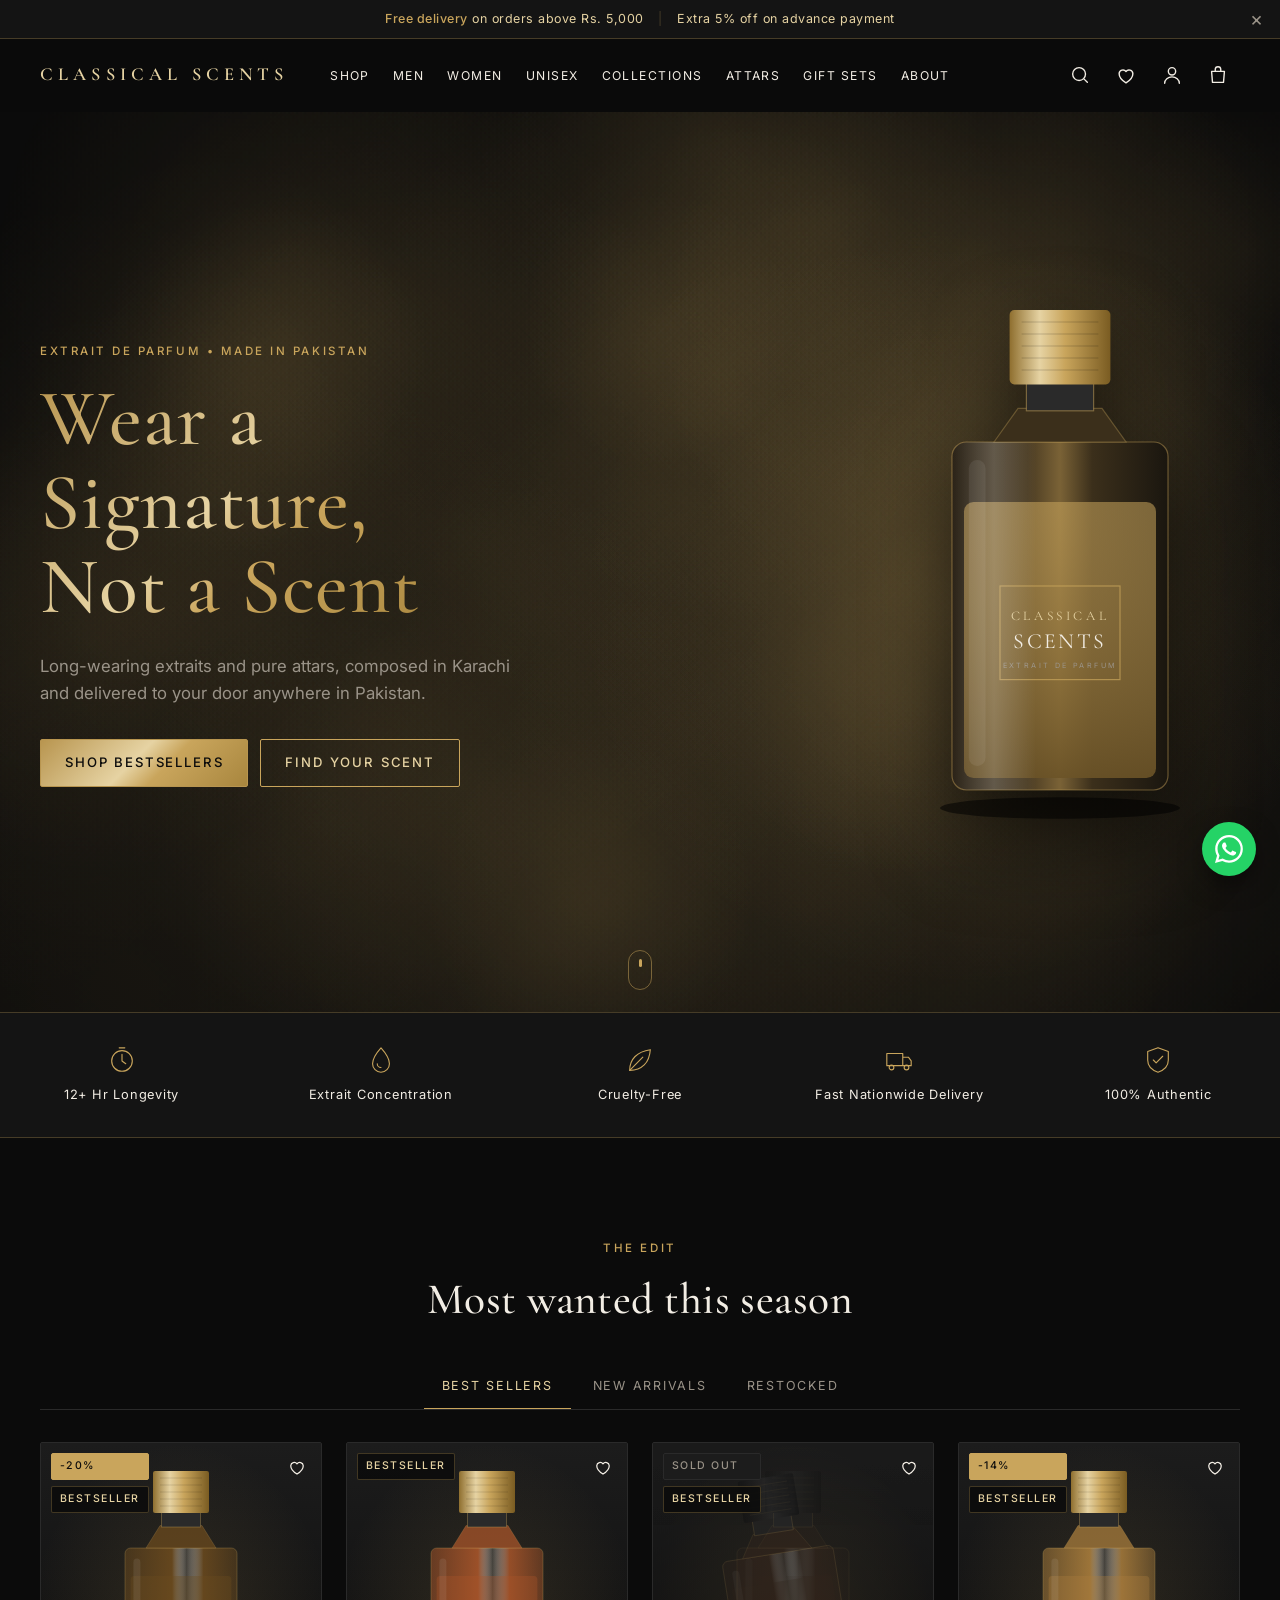
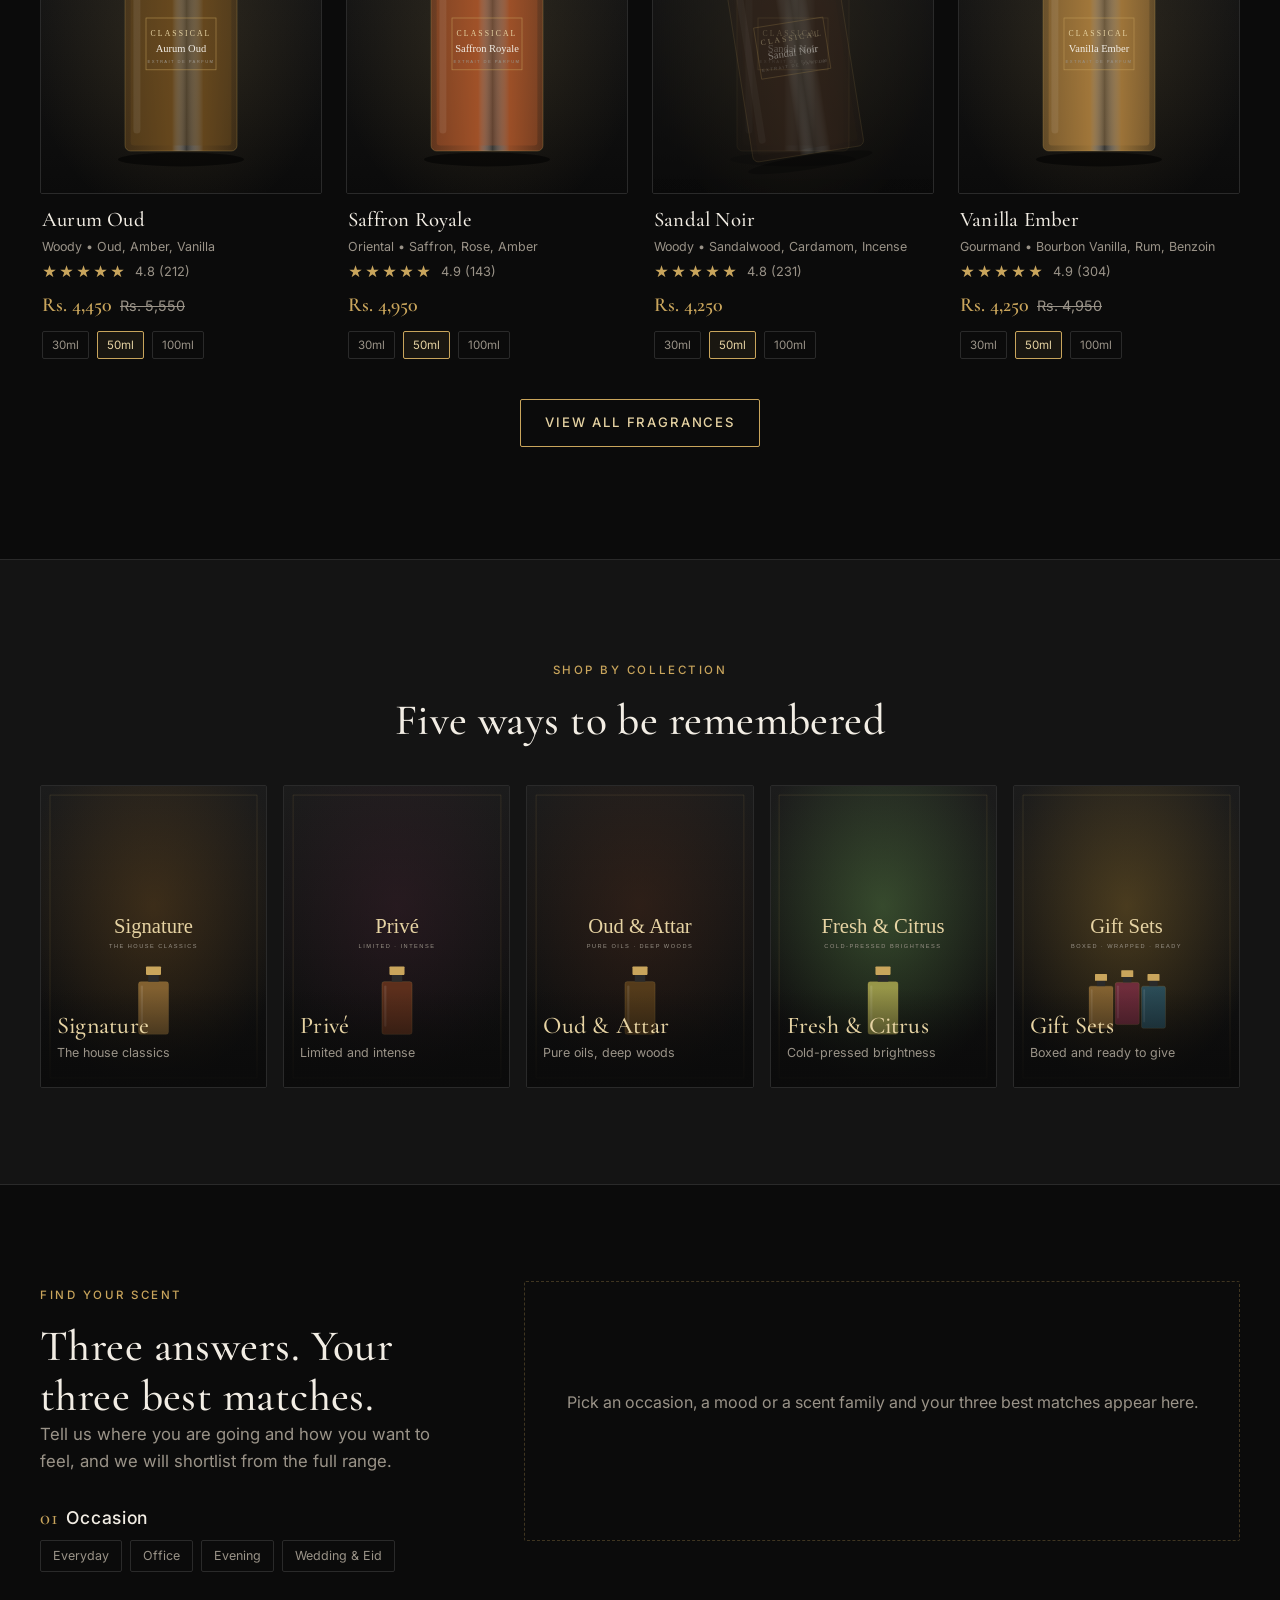
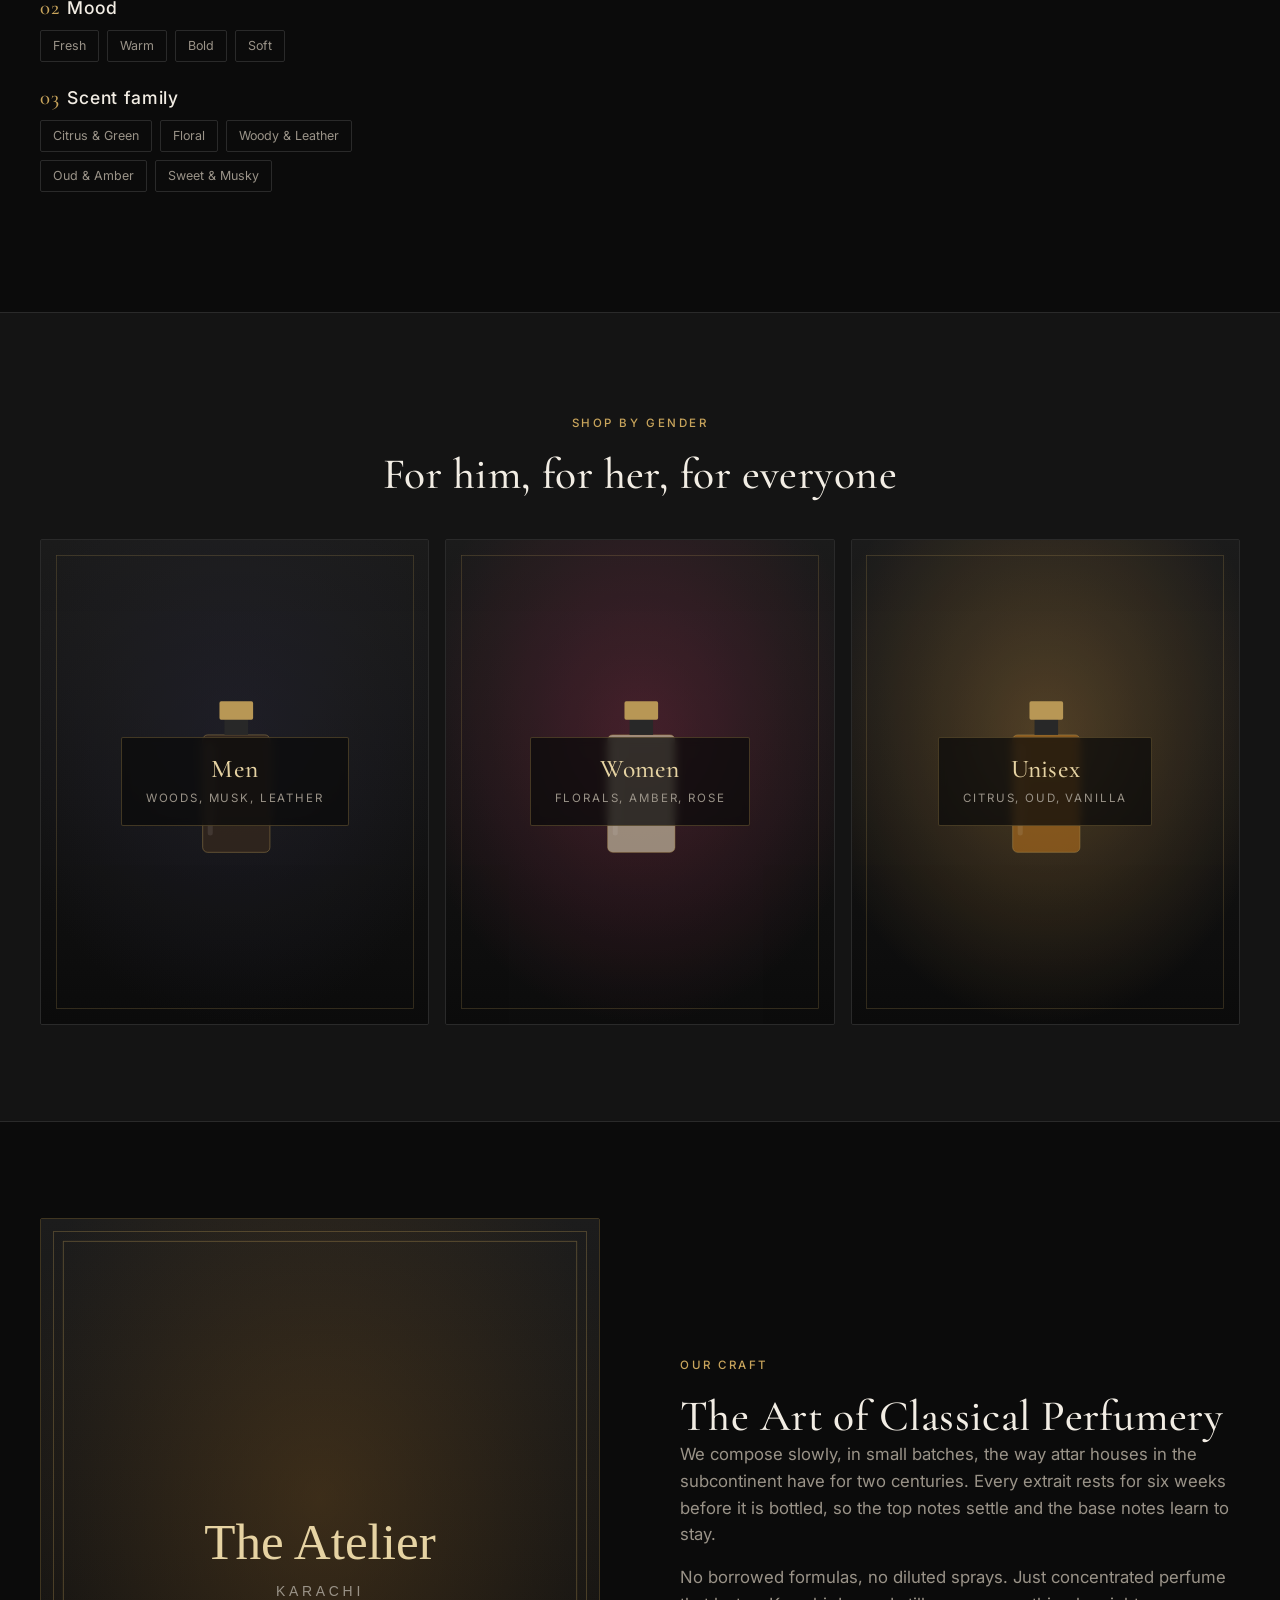
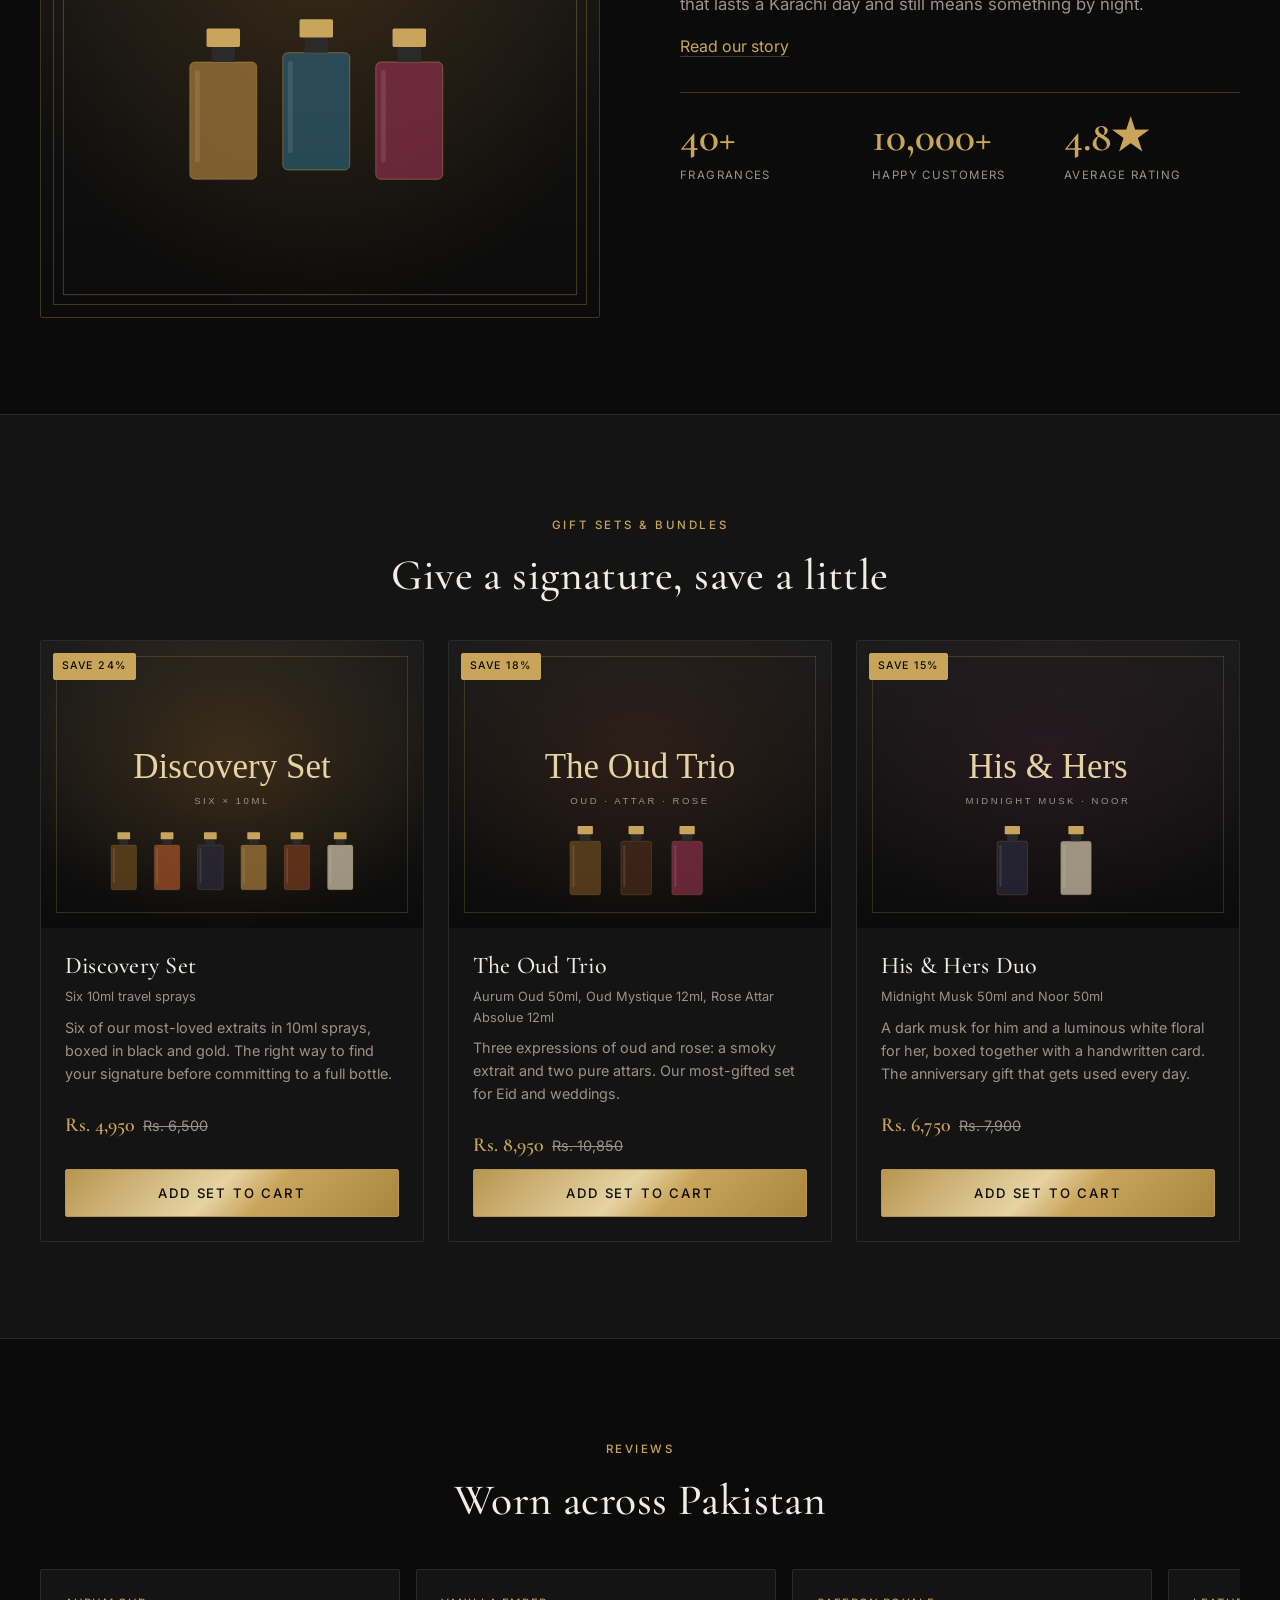
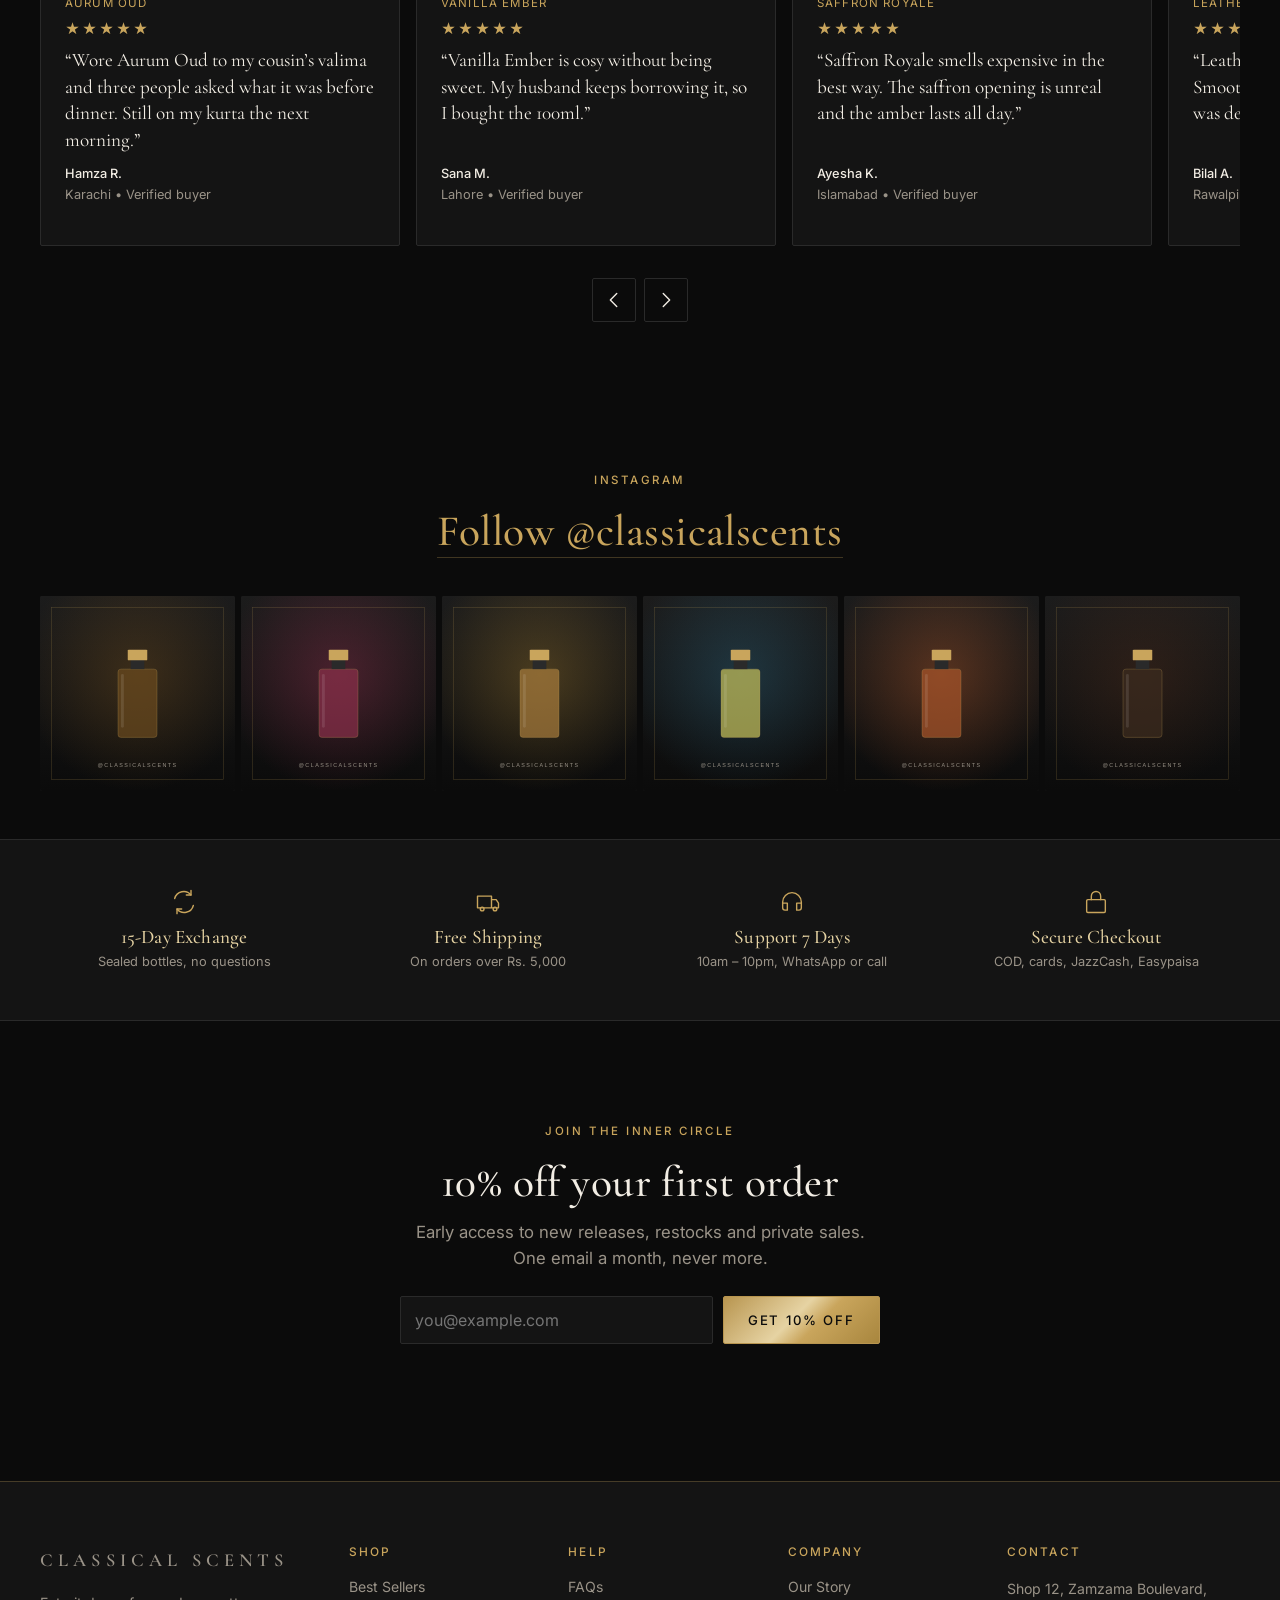
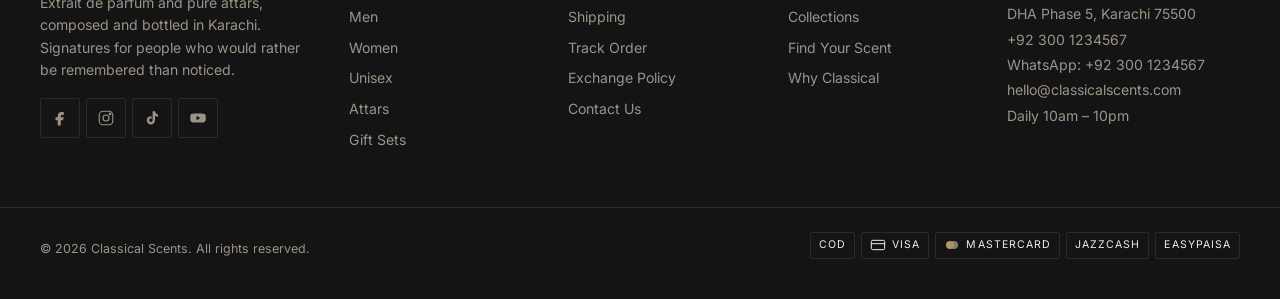
==== index.html @ 6bd123b4 "Initial Classical Scents storefront Static multi-page perfume e-commerce site: home, shop, product, " ====
<!DOCTYPE html>
<html lang="en" class="no-js">
<head>
  <meta charset="utf-8">
  <meta name="viewport" content="width=device-width, initial-scale=1">
  <title>Classical Scents | Luxury Perfume &amp; Attar in Pakistan</title>
  <meta name="description" content="Long-wearing extrait de parfum and pure attars composed in Karachi. Men, women and unisex fragrances with free nationwide delivery over Rs. 5,000.">
  <link rel="canonical" href="https://classicalscents.com/">
  <meta name="theme-color" content="#0B0B0B">
  <meta property="og:type" content="website">
  <meta property="og:site_name" content="Classical Scents">
  <meta property="og:title" content="Classical Scents | Wear a Signature, Not a Scent">
  <meta property="og:description" content="Long-wearing extrait de parfum and pure attars composed in Karachi, delivered across Pakistan.">
  <meta property="og:url" content="https://classicalscents.com/">
  <meta property="og:image" content="https://classicalscents.com/images/og-cover.png">
  <meta name="twitter:card" content="summary_large_image">
  <meta name="twitter:title" content="Classical Scents | Wear a Signature, Not a Scent">
  <meta name="twitter:description" content="Long-wearing extrait de parfum and pure attars composed in Karachi, delivered across Pakistan.">
  <meta name="twitter:image" content="https://classicalscents.com/images/og-cover.png">
  <style>
    /* Critical CSS: tokens + hero, so the first fold paints before style.css arrives. */
    :root{--bg:#0B0B0B;--gold:#C9A55C;--gold-pale:#E6D3A3;--text:#F2EDE4;--muted:#9A9388;--serif:"Cormorant Garamond",Georgia,serif;--sans:"Inter",system-ui,sans-serif}
    html{-webkit-text-size-adjust:100%}body{margin:0;background:var(--bg);color:var(--text);font-family:var(--sans);line-height:1.6}
    .announce{min-height:38px}.header{min-height:72px}
    .hero{position:relative;min-height:100vh;min-height:100svh;display:flex;align-items:center;overflow:hidden;background:#0B0B0B radial-gradient(ellipse 60% 50% at 72% 50%,rgba(201,165,92,.1),transparent 70%)}
    .hero__mist{position:absolute;inset:0;width:100%;height:100%;opacity:.9}
    .hero__glow{position:absolute;inset:0;background:radial-gradient(circle at 75% 55%,rgba(201,165,92,.14),transparent 35%),radial-gradient(circle at 20% 85%,rgba(201,165,92,.06),transparent 40%);animation:glow 9s ease-in-out infinite alternate}
    .hero__inner{position:relative;display:grid;gap:40px;padding:104px 16px 88px;width:100%;max-width:1280px;margin:0 auto;align-items:center;box-sizing:border-box}
    .hero__text>*{opacity:0;transform:translateY(22px);animation:reveal .9s cubic-bezier(.22,1,.36,1) forwards}
    .hero__eyebrow{animation-delay:.15s;display:inline-block;font-size:.72rem;letter-spacing:.22em;text-transform:uppercase;color:var(--gold);margin:0 0 16px;font-weight:500}
    .hero__title{animation-delay:.3s;font-family:var(--serif);font-weight:500;font-size:clamp(2.6rem,7vw,5rem);line-height:1.05;max-width:11ch;margin:0 0 24px;background:linear-gradient(135deg,#B8954F 0%,#E6D3A3 45%,#C9A55C 60%,#A8863E 100%);-webkit-background-clip:text;background-clip:text;color:transparent}
    .hero__sub{animation-delay:.5s;color:var(--muted);font-size:1.05rem;max-width:44ch;margin:0 0 32px}
    .hero__cta{animation-delay:.7s;display:flex;flex-wrap:wrap;gap:12px}
    .hero__cta .btn{display:inline-flex;align-items:center;justify-content:center;min-height:48px;padding:0 24px;border-radius:2px;font-size:.82rem;font-weight:500;letter-spacing:.14em;text-transform:uppercase;text-decoration:none;border:1px solid transparent}
    .hero__cta .btn--gold{background:linear-gradient(135deg,#B8954F,#E6D3A3 45%,#C9A55C 60%,#A8863E);color:#0B0B0B;border-color:#B8954F}
    .hero__cta .btn--outline{border-color:var(--gold);color:var(--gold-pale)}
    .hero__bottle{width:min(58vw,280px);margin:0 auto;animation:float 7s ease-in-out infinite}
    .hero__bottle svg{display:block;width:100%;height:auto;filter:drop-shadow(0 30px 40px rgba(0,0,0,.65))}
    .sweep{transform-box:fill-box;transform-origin:center;animation:sweep 6s cubic-bezier(.4,0,.2,1) infinite}
    .hero__scroll{position:absolute;left:50%;bottom:22px;transform:translateX(-50%);width:24px;height:40px;border:1px solid rgba(201,165,92,.5);border-radius:12px;display:block}
    .hero__scroll span{position:absolute;left:50%;top:8px;width:3px;height:8px;margin-left:-1.5px;border-radius:2px;background:var(--gold);animation:scrollDot 2s ease-in-out infinite}
    @keyframes reveal{to{opacity:1;transform:none}}
    @keyframes float{0%,100%{transform:translateY(0) rotate(-1deg)}50%{transform:translateY(-16px) rotate(1deg)}}
    @keyframes sweep{0%{transform:translateX(-140%) skewX(-18deg)}45%,100%{transform:translateX(280%) skewX(-18deg)}}
    @keyframes scrollDot{0%{transform:translateY(0);opacity:1}100%{transform:translateY(14px);opacity:0}}
    @keyframes glow{from{opacity:.7}to{opacity:1}}
    .hero.is-paused .hero__bottle,.hero.is-paused .sweep,.hero.is-paused .hero__glow{animation-play-state:paused}
    @media(min-width:900px){.hero__inner{grid-template-columns:1.2fr 1fr;padding:72px 40px}.hero__bottle{width:min(30vw,360px);margin:0 0 0 auto}}
    @media(prefers-reduced-motion:reduce){.hero__text>*,.hero__bottle,.hero__scroll span,.hero__glow{animation:none!important;opacity:1;transform:none}.hero__mist,.sweep{display:none}}
  </style>
  <link rel="icon" type="image/svg+xml" href="images/favicon.svg">
  <link rel="preconnect" href="https://fonts.googleapis.com">
  <link rel="preconnect" href="https://fonts.gstatic.com" crossorigin>
  <link href="https://fonts.googleapis.com/css2?family=Cormorant+Garamond:wght@500;600&family=Inter:wght@400;500&display=swap" rel="stylesheet">
  <link rel="stylesheet" href="css/style.css">
  <script src="js/products.js" defer></script>
  <script src="js/main.js" defer></script>
  <script type="application/ld+json">
  [{"@context":"https://schema.org","@type":"Organization","name":"Classical Scents","url":"https://classicalscents.com/","logo":"https://classicalscents.com/images/favicon.svg","email":"hello@classicalscents.com","telephone":"+92 300 1234567","address":{"@type":"PostalAddress","streetAddress":"Shop 12, Zamzama Boulevard, DHA Phase 5","addressLocality":"Karachi","postalCode":"75500","addressCountry":"PK"},"sameAs":["https://instagram.com/classicalscents","https://facebook.com/classicalscents","https://tiktok.com/@classicalscents","https://youtube.com/@classicalscents"]},
   {"@context":"https://schema.org","@type":"WebSite","name":"Classical Scents","url":"https://classicalscents.com/","potentialAction":{"@type":"SearchAction","target":{"@type":"EntryPoint","urlTemplate":"https://classicalscents.com/shop.html?q={search_term_string}"},"query-input":"required name=search_term_string"}}]
  </script>
</head>
<body id="home">
<a class="skip-link" href="#main">Skip to content</a>
<div class="announce" id="announce">
  <p><strong>Free delivery</strong> on orders above Rs. 5,000 <span class="announce__sep" aria-hidden="true">|</span> Extra 5% off on advance payment</p>
  <button class="announce__close" type="button" aria-label="Dismiss announcement">&times;</button>
</div>
<header class="header" id="header">
  <div class="container header__inner">
    <button class="icon-btn header__burger" type="button" aria-label="Open menu" aria-expanded="false" aria-controls="mobile-menu">
      <svg viewBox="0 0 24 24" aria-hidden="true"><path d="M3 7h18M3 12h18M3 17h18"/></svg>
    </button>
    <a class="logo" href="index.html" aria-label="Classical Scents home">CLASSICAL SCENTS</a>
    <nav class="nav" aria-label="Primary">
      <ul class="nav__list">
        <li><a href="shop.html">Shop</a></li>
        <li><a href="shop.html?gender=men">Men</a></li>
        <li><a href="shop.html?gender=women">Women</a></li>
        <li><a href="shop.html?gender=unisex">Unisex</a></li>
        <li><a href="collections.html">Collections</a></li>
        <li><a href="shop.html?type=attar">Attars</a></li>
        <li><a href="shop.html?collection=gift-sets">Gift Sets</a></li>
        <li><a href="about.html">About</a></li>
      </ul>
    </nav>
    <div class="header__icons">
      <button class="icon-btn" type="button" id="search-btn" aria-label="Search products" aria-haspopup="dialog">
        <svg viewBox="0 0 24 24" aria-hidden="true"><circle cx="11" cy="11" r="7"/><path d="m20 20-3.5-3.5"/></svg>
      </button>
      <a class="icon-btn" href="shop.html?wishlist=1" aria-label="Wishlist">
        <svg viewBox="0 0 24 24" aria-hidden="true"><path d="M12 20.5s-7.5-4.6-7.5-10A4.2 4.2 0 0 1 12 8.2a4.2 4.2 0 0 1 7.5 2.3c0 5.4-7.5 10-7.5 10z"/></svg>
        <span class="count" data-wish-count hidden>0</span>
      </a>
      <button class="icon-btn" type="button" id="account-btn" aria-label="Account" aria-haspopup="dialog">
        <svg viewBox="0 0 24 24" aria-hidden="true"><circle cx="12" cy="8" r="4"/><path d="M4 21c0-4 3.6-7 8-7s8 3 8 7"/></svg>
      </button>
      <button class="icon-btn" type="button" id="cart-btn" aria-label="Open cart" aria-haspopup="dialog" aria-controls="cart-drawer">
        <svg viewBox="0 0 24 24" aria-hidden="true"><path d="M5 8h14l-1 12H6L5 8z"/><path d="M9 8V6a3 3 0 0 1 6 0v2"/></svg>
        <span class="count" data-cart-count hidden>0</span>
      </button>
    </div>
  </div>
</header>
<div class="mobile-menu" id="mobile-menu" hidden>
  <div class="mobile-menu__top">
    <span class="logo">CLASSICAL SCENTS</span>
    <button class="icon-btn" type="button" id="menu-close" aria-label="Close menu"><svg viewBox="0 0 24 24" aria-hidden="true"><path d="M6 6l12 12M18 6 6 18"/></svg></button>
  </div>
  <nav aria-label="Mobile">
    <ul class="mobile-menu__list">
      <li><a href="shop.html">Shop All</a></li>
      <li><a href="shop.html?gender=men">Men</a></li>
      <li><a href="shop.html?gender=women">Women</a></li>
      <li><a href="shop.html?gender=unisex">Unisex</a></li>
      <li><a href="collections.html">Collections</a></li>
      <li><a href="shop.html?type=attar">Attars</a></li>
      <li><a href="shop.html?collection=gift-sets">Gift Sets</a></li>
      <li><a href="about.html">About</a></li>
      <li><a href="contact.html">Contact</a></li>
    </ul>
  </nav>
  <div class="mobile-menu__foot">
    <a href="cart.html">Cart</a>
    <a href="shop.html?wishlist=1">Wishlist</a>
    <a href="contact.html#track">Track Order</a>
    <a href="https://wa.me/923001234567" target="_blank" rel="noopener">WhatsApp</a>
  </div>
</div>
<main id="main">

  <!-- Hero -->
  <section class="hero" id="hero" aria-labelledby="hero-title">
    <canvas class="hero__mist" id="mist" width="640" height="400" aria-hidden="true"></canvas>
    <div class="hero__glow" aria-hidden="true"></div>
    <div class="hero__inner">
      <div class="hero__text">
        <p class="hero__eyebrow">Extrait de Parfum • Made in Pakistan</p>
        <h1 class="hero__title" id="hero-title">Wear a Signature, Not a Scent</h1>
        <p class="hero__sub">Long-wearing extraits and pure attars, composed in Karachi and delivered to your door anywhere in Pakistan.</p>
        <div class="hero__cta">
          <a class="btn btn--gold" href="shop.html?sort=rating">Shop Bestsellers</a>
          <a class="btn btn--outline" href="#quiz">Find Your Scent</a>
        </div>
      </div>
      <div class="hero__bottle" aria-hidden="true">
        <svg viewBox="0 0 300 440" width="300" height="440" xmlns="http://www.w3.org/2000/svg">
          <defs>
            <linearGradient id="h-glass" x1="0" x2="1"><stop offset="0" stop-color="#2a2217"/><stop offset=".35" stop-color="#4a3b22"/><stop offset=".5" stop-color="#7a6236"/><stop offset=".65" stop-color="#3b2f1b"/><stop offset="1" stop-color="#1a160f"/></linearGradient>
            <linearGradient id="h-liquid" x1="0" y1="0" x2="0" y2="1"><stop offset="0" stop-color="#C9A55C" stop-opacity=".55"/><stop offset="1" stop-color="#6b5327" stop-opacity=".9"/></linearGradient>
            <linearGradient id="h-cap" x1="0" x2="1"><stop offset="0" stop-color="#8f6f2f"/><stop offset=".3" stop-color="#E6D3A3"/><stop offset=".55" stop-color="#C9A55C"/><stop offset="1" stop-color="#7a5c22"/></linearGradient>
            <linearGradient id="h-sweep" x1="0" x2="1"><stop offset="0" stop-color="#fff" stop-opacity="0"/><stop offset=".5" stop-color="#fff" stop-opacity=".2"/><stop offset="1" stop-color="#fff" stop-opacity="0"/></linearGradient>
            <clipPath id="h-clip"><rect x="60" y="120" width="180" height="290" rx="12"/></clipPath>
          </defs>
          <ellipse cx="150" cy="425" rx="100" ry="9" fill="#000" opacity=".55"/>
          <rect x="60" y="120" width="180" height="290" rx="12" fill="url(#h-glass)" stroke="#C9A55C" stroke-opacity=".45"/>
          <rect x="70" y="170" width="160" height="230" rx="8" fill="url(#h-liquid)"/>
          <path d="M95 120 L115 92 H185 L205 120Z" fill="#3b2f1b" stroke="#C9A55C" stroke-opacity=".35"/>
          <rect x="122" y="68" width="56" height="26" fill="#2A2A2A" stroke="#C9A55C" stroke-opacity=".5"/>
          <rect x="108" y="10" width="84" height="62" rx="4" fill="url(#h-cap)"/>
          <path d="M118 20h64M118 30h64M118 40h64M118 50h64M118 60h64" stroke="#000" stroke-opacity=".18"/>
          <rect x="74" y="135" width="14" height="255" rx="7" fill="#fff" opacity=".07"/>
          <rect x="100" y="240" width="100" height="78" fill="none" stroke="#C9A55C" stroke-opacity=".7"/>
          <text x="150" y="268" text-anchor="middle" font-family="Cormorant Garamond,Georgia,serif" font-size="11" letter-spacing="3" fill="#E6D3A3">CLASSICAL</text>
          <text x="150" y="292" text-anchor="middle" font-family="Cormorant Garamond,Georgia,serif" font-size="18" letter-spacing="2" fill="#F2EDE4">SCENTS</text>
          <text x="150" y="308" text-anchor="middle" font-family="Inter,sans-serif" font-size="6" letter-spacing="2" fill="#9A9388">EXTRAIT DE PARFUM</text>
          <g clip-path="url(#h-clip)"><rect class="sweep" x="60" y="110" width="70" height="320" fill="url(#h-sweep)"/></g>
        </svg>
      </div>
    </div>
    <a class="hero__scroll" href="#trust" aria-label="Scroll to explore"><span></span></a>
  </section>

  <!-- Trust strip -->
  <section class="trust" id="trust" aria-label="Why Classical Scents">
    <ul class="container trust__list">
      <li class="trust__item"><svg viewBox="0 0 32 32" aria-hidden="true"><circle cx="16" cy="17" r="11"/><path d="M16 10v7l4 3M13 3h6"/></svg>12+ Hr Longevity</li>
      <li class="trust__item"><svg viewBox="0 0 32 32" aria-hidden="true"><path d="M16 3s-9 10-9 17a9 9 0 0 0 18 0c0-7-9-17-9-17z"/><path d="M12 20a4 4 0 0 0 4 4"/></svg>Extrait Concentration</li>
      <li class="trust__item"><svg viewBox="0 0 32 32" aria-hidden="true"><path d="M5 27C5 15 13 7 27 5c-1 14-9 22-22 22z"/><path d="M5 27 19 13"/></svg>Cruelty-Free</li>
      <li class="trust__item"><svg viewBox="0 0 32 32" aria-hidden="true"><path d="M3 9h17v13H3zM20 13h6l3 4v5h-9z"/><circle cx="8" cy="24" r="2.5"/><circle cx="24" cy="24" r="2.5"/></svg>Fast Nationwide Delivery</li>
      <li class="trust__item"><svg viewBox="0 0 32 32" aria-hidden="true"><path d="M16 3 5 7v9c0 7 5 11 11 13 6-2 11-6 11-13V7z"/><path d="m11 16 3 3 7-7"/></svg>100% Authentic</li>
    </ul>
  </section>

  <!-- Showcase tabs -->
  <section class="section" aria-labelledby="showcase-title">
    <div class="container">
      <div class="section__head reveal">
        <p class="eyebrow">The Edit</p>
        <h2 id="showcase-title">Most wanted this season</h2>
      </div>
      <div data-tabs>
        <div class="tabs" role="tablist" aria-label="Product showcase">
          <button class="tab" role="tab" id="tab-bestsellers" aria-selected="true" aria-controls="panel-bestsellers">Best Sellers</button>
          <button class="tab" role="tab" id="tab-new" aria-selected="false" aria-controls="panel-new" tabindex="-1">New Arrivals</button>
          <button class="tab" role="tab" id="tab-restocked" aria-selected="false" aria-controls="panel-restocked" tabindex="-1">Restocked</button>
        </div>
        <div role="tabpanel" id="panel-bestsellers" aria-labelledby="tab-bestsellers"><div class="grid"></div></div>
        <div role="tabpanel" id="panel-new" aria-labelledby="tab-new" hidden><div class="grid"></div></div>
        <div role="tabpanel" id="panel-restocked" aria-labelledby="tab-restocked" hidden><div class="grid"></div></div>
      </div>
      <noscript><p class="text-center"><a class="link" href="shop.html">Browse all fragrances</a></p></noscript>
      <p class="text-center" style="margin-top:40px"><a class="btn btn--outline" href="shop.html">View All Fragrances</a></p>
    </div>
  </section>

  <!-- Collections -->
  <section class="section section--surface" aria-labelledby="coll-title">
    <div class="container">
      <div class="section__head reveal">
        <p class="eyebrow">Shop by Collection</p>
        <h2 id="coll-title">Five ways to be remembered</h2>
      </div>
      <div class="collections">
        <a class="coll reveal" href="shop.html?collection=signature"><img src="images/collection-signature.svg" width="600" height="800" alt="Signature collection bottle in dark gold light" loading="lazy" decoding="async"><div class="coll__text"><h3>Signature</h3><p>The house classics</p></div></a>
        <a class="coll reveal" href="shop.html?collection=prive"><img src="images/collection-prive.svg" width="600" height="800" alt="Privé collection bottle against black velvet" loading="lazy" decoding="async"><div class="coll__text"><h3>Privé</h3><p>Limited and intense</p></div></a>
        <a class="coll reveal" href="shop.html?collection=oud-attar"><img src="images/collection-oud-attar.svg" width="600" height="800" alt="Oud and attar oil bottle" loading="lazy" decoding="async"><div class="coll__text"><h3>Oud &amp; Attar</h3><p>Pure oils, deep woods</p></div></a>
        <a class="coll reveal" href="shop.html?collection=fresh-citrus"><img src="images/collection-fresh-citrus.svg" width="600" height="800" alt="Fresh and citrus collection bottle" loading="lazy" decoding="async"><div class="coll__text"><h3>Fresh &amp; Citrus</h3><p>Cold-pressed brightness</p></div></a>
        <a class="coll coll--wide reveal" href="shop.html?collection=gift-sets"><img src="images/collection-gift-sets.svg" width="600" height="800" alt="Gift set box with three bottles" loading="lazy" decoding="async"><div class="coll__text"><h3>Gift Sets</h3><p>Boxed and ready to give</p></div></a>
      </div>
    </div>
  </section>

  <!-- Quiz -->
  <section class="section" id="quiz" aria-labelledby="quiz-title">
    <div class="container quiz">
      <div class="reveal">
        <p class="eyebrow">Find Your Scent</p>
        <h2 id="quiz-title">Three answers. Your three best matches.</h2>
        <p class="lead" style="margin-bottom:32px">Tell us where you are going and how you want to feel, and we will shortlist from the full range.</p>
        <div class="quiz__step">
          <h3><span>01</span>Occasion</h3>
          <div class="chips" role="group" aria-label="Occasion">
            <button type="button" class="chip" role="radio" aria-checked="false" data-q="occasion" value="daily">Everyday</button>
            <button type="button" class="chip" role="radio" aria-checked="false" data-q="occasion" value="office">Office</button>
            <button type="button" class="chip" role="radio" aria-checked="false" data-q="occasion" value="evening">Evening</button>
            <button type="button" class="chip" role="radio" aria-checked="false" data-q="occasion" value="wedding">Wedding &amp; Eid</button>
          </div>
        </div>
        <div class="quiz__step">
          <h3><span>02</span>Mood</h3>
          <div class="chips" role="group" aria-label="Mood">
            <button type="button" class="chip" role="radio" aria-checked="false" data-q="mood" value="fresh">Fresh</button>
            <button type="button" class="chip" role="radio" aria-checked="false" data-q="mood" value="warm">Warm</button>
            <button type="button" class="chip" role="radio" aria-checked="false" data-q="mood" value="bold">Bold</button>
            <button type="button" class="chip" role="radio" aria-checked="false" data-q="mood" value="soft">Soft</button>
          </div>
        </div>
        <div class="quiz__step">
          <h3><span>03</span>Scent family</h3>
          <div class="chips" role="group" aria-label="Scent family">
            <button type="button" class="chip" role="radio" aria-checked="false" data-q="family" value="fresh">Citrus &amp; Green</button>
            <button type="button" class="chip" role="radio" aria-checked="false" data-q="family" value="floral">Floral</button>
            <button type="button" class="chip" role="radio" aria-checked="false" data-q="family" value="woody">Woody &amp; Leather</button>
            <button type="button" class="chip" role="radio" aria-checked="false" data-q="family" value="oriental">Oud &amp; Amber</button>
            <button type="button" class="chip" role="radio" aria-checked="false" data-q="family" value="sweet">Sweet &amp; Musky</button>
          </div>
        </div>
      </div>
      <div class="quiz__results" id="quiz-results" aria-live="polite">
        <div class="quiz__placeholder"><p>Pick an occasion, a mood or a scent family and your three best matches appear here.</p></div>
      </div>
    </div>
  </section>

  <!-- Gender -->
  <section class="section section--surface" aria-labelledby="gender-title">
    <div class="container">
      <div class="section__head reveal">
        <p class="eyebrow">Shop by Gender</p>
        <h2 id="gender-title">For him, for her, for everyone</h2>
      </div>
      <div class="genders">
        <a class="gender reveal" href="shop.html?gender=men"><img src="images/gender-men.svg" width="600" height="750" alt="Dark bottle for men" loading="lazy" decoding="async"><span class="gender__label"><h3>Men</h3><span>Woods, musk, leather</span></span></a>
        <a class="gender reveal" href="shop.html?gender=women"><img src="images/gender-women.svg" width="600" height="750" alt="Pale gold bottle for women" loading="lazy" decoding="async"><span class="gender__label"><h3>Women</h3><span>Florals, amber, rose</span></span></a>
        <a class="gender reveal" href="shop.html?gender=unisex"><img src="images/gender-unisex.svg" width="600" height="750" alt="Amber bottle for everyone" loading="lazy" decoding="async"><span class="gender__label"><h3>Unisex</h3><span>Citrus, oud, vanilla</span></span></a>
      </div>
    </div>
  </section>

  <!-- Story -->
  <section class="section" aria-labelledby="story-title">
    <div class="container story">
      <div class="story__media reveal"><img src="images/about-1.svg" width="600" height="750" alt="Perfumer's bench with glass vials and a brass scale" loading="lazy" decoding="async"></div>
      <div class="reveal">
        <p class="eyebrow">Our Craft</p>
        <h2 id="story-title">The Art of Classical Perfumery</h2>
        <p class="lead">We compose slowly, in small batches, the way attar houses in the subcontinent have for two centuries. Every extrait rests for six weeks before it is bottled, so the top notes settle and the base notes learn to stay.</p>
        <p class="lead">No borrowed formulas, no diluted sprays. Just concentrated perfume that lasts a Karachi day and still means something by night.</p>
        <a class="link" href="about.html">Read our story</a>
        <div class="stats">
          <div class="stat"><span class="stat__n" data-count="40" data-suffix="+">0</span><span class="stat__l">Fragrances</span></div>
          <div class="stat"><span class="stat__n" data-count="10000" data-suffix="+">0</span><span class="stat__l">Happy Customers</span></div>
          <div class="stat"><span class="stat__n" data-count="4.8" data-decimals="1" data-suffix="★">0</span><span class="stat__l">Average Rating</span></div>
        </div>
      </div>
    </div>
  </section>

  <!-- Bundles -->
  <section class="section section--surface" aria-labelledby="bundle-title">
    <div class="container">
      <div class="section__head reveal">
        <p class="eyebrow">Gift Sets &amp; Bundles</p>
        <h2 id="bundle-title">Give a signature, save a little</h2>
      </div>
      <div class="bundles" id="bundles"></div>
    </div>
  </section>

  <!-- Reviews -->
  <section class="section" aria-labelledby="reviews-title">
    <div class="container">
      <div class="section__head reveal">
        <p class="eyebrow">Reviews</p>
        <h2 id="reviews-title">Worn across Pakistan</h2>
      </div>
      <div class="reviews">
        <div class="reviews__track" id="reviews-track" tabindex="0" aria-label="Customer reviews, scroll horizontally"></div>
        <div class="reviews__nav">
          <button class="icon-btn" type="button" data-rev="-1" aria-label="Previous reviews"><svg viewBox="0 0 24 24" aria-hidden="true"><path d="m15 5-7 7 7 7"/></svg></button>
          <button class="icon-btn" type="button" data-rev="1" aria-label="Next reviews"><svg viewBox="0 0 24 24" aria-hidden="true"><path d="m9 5 7 7-7 7"/></svg></button>
        </div>
      </div>
    </div>
  </section>

  <!-- Instagram -->
  <section class="section section--tight" aria-labelledby="insta-title">
    <div class="container">
      <div class="section__head reveal">
        <p class="eyebrow">Instagram</p>
        <h2 id="insta-title"><a class="link" href="https://instagram.com/classicalscents" target="_blank" rel="noopener">Follow @classicalscents</a></h2>
      </div>
      <div class="insta">
        <a href="https://instagram.com/classicalscents" target="_blank" rel="noopener" aria-label="Instagram post: Aurum Oud on a marble tray"><img src="images/insta-1.svg" width="400" height="400" alt="" loading="lazy" decoding="async"></a>
        <a href="https://instagram.com/classicalscents" target="_blank" rel="noopener" aria-label="Instagram post: Rose petals and attar vial"><img src="images/insta-2.svg" width="400" height="400" alt="" loading="lazy" decoding="async"></a>
        <a href="https://instagram.com/classicalscents" target="_blank" rel="noopener" aria-label="Instagram post: Gift set unboxing"><img src="images/insta-3.svg" width="400" height="400" alt="" loading="lazy" decoding="async"></a>
        <a href="https://instagram.com/classicalscents" target="_blank" rel="noopener" aria-label="Instagram post: Citrus Veil by the sea"><img src="images/insta-4.svg" width="400" height="400" alt="" loading="lazy" decoding="async"></a>
        <a href="https://instagram.com/classicalscents" target="_blank" rel="noopener" aria-label="Instagram post: Saffron threads close up"><img src="images/insta-5.svg" width="400" height="400" alt="" loading="lazy" decoding="async"></a>
        <a href="https://instagram.com/classicalscents" target="_blank" rel="noopener" aria-label="Instagram post: The atelier in Karachi"><img src="images/insta-6.svg" width="400" height="400" alt="" loading="lazy" decoding="async"></a>
      </div>
    </div>
  </section>

  <!-- Policy band -->
  <section class="section section--surface section--tight" aria-label="Store policies">
    <div class="container policy">
      <div class="policy__item reveal"><svg viewBox="0 0 24 24" aria-hidden="true"><path d="M4 9a8 8 0 0 1 14-3M20 15a8 8 0 0 1-14 3"/><path d="M18 2v4h-4M6 22v-4h4"/></svg><h3>15-Day Exchange</h3><p>Sealed bottles, no questions</p></div>
      <div class="policy__item reveal"><svg viewBox="0 0 24 24" aria-hidden="true"><path d="M3 7h12v10H3zM15 10h4l2 3v4h-6z"/><circle cx="7" cy="18" r="1.6"/><circle cx="18" cy="18" r="1.6"/></svg><h3>Free Shipping</h3><p>On orders over Rs. 5,000</p></div>
      <div class="policy__item reveal"><svg viewBox="0 0 24 24" aria-hidden="true"><path d="M4 12a8 8 0 0 1 16 0v5a2 2 0 0 1-2 2h-2v-6h4M4 12v5a2 2 0 0 0 2 2h2v-6H4"/></svg><h3>Support 7 Days</h3><p>10am – 10pm, WhatsApp or call</p></div>
      <div class="policy__item reveal"><svg viewBox="0 0 24 24" aria-hidden="true"><rect x="4" y="10" width="16" height="11" rx="1"/><path d="M8 10V7a4 4 0 0 1 8 0v3"/></svg><h3>Secure Checkout</h3><p>COD, cards, JazzCash, Easypaisa</p></div>
    </div>
  </section>

  <!-- Newsletter -->
  <section class="section" aria-labelledby="nl-title">
    <div class="container newsletter reveal">
      <p class="eyebrow">Join the Inner Circle</p>
      <h2 id="nl-title">10% off your first order</h2>
      <p class="lead" style="margin:12px auto 0">Early access to new releases, restocks and private sales. One email a month, never more.</p>
      <form id="newsletter-form" data-validate data-success-toast="Welcome to the Inner Circle.">
        <div class="field" style="margin:0">
          <label class="sr-only" for="nl-email">Email address</label>
          <input class="input" type="email" id="nl-email" name="email" placeholder="you@example.com" required autocomplete="email">
        </div>
        <button class="btn btn--gold" type="submit">Get 10% Off</button>
        <p class="field__error" id="nl-email-error" aria-live="polite"></p>
        <p class="field__ok" data-success hidden>You are in. Your 10% code is on its way to your inbox.</p>
      </form>
    </div>
  </section>

</main>
<footer class="footer">
  <div class="container footer__grid">
    <div class="footer__brand">
      <p class="logo">CLASSICAL SCENTS</p>
      <p>Extrait de parfum and pure attars, composed and bottled in Karachi. Signatures for people who would rather be remembered than noticed.</p>
      <ul class="social" aria-label="Social media">
        <li><a class="icon-btn" href="https://facebook.com/classicalscents" target="_blank" rel="noopener" aria-label="Facebook"><svg viewBox="0 0 24 24" aria-hidden="true" style="fill:currentColor;stroke:none"><path d="M14 8h3V4h-3c-2.8 0-5 2.2-5 5v2H6v4h3v7h4v-7h3l1-4h-4V9c0-.6.4-1 1-1z"/></svg></a></li>
        <li><a class="icon-btn" href="https://instagram.com/classicalscents" target="_blank" rel="noopener" aria-label="Instagram"><svg viewBox="0 0 24 24" aria-hidden="true"><rect x="3" y="3" width="18" height="18" rx="5"/><circle cx="12" cy="12" r="4"/><circle cx="17.5" cy="6.5" r="1" style="fill:currentColor"/></svg></a></li>
        <li><a class="icon-btn" href="https://tiktok.com/@classicalscents" target="_blank" rel="noopener" aria-label="TikTok"><svg viewBox="0 0 24 24" aria-hidden="true" style="fill:currentColor;stroke:none"><path d="M16 3c.3 2.4 1.9 4 4 4.2v3.2c-1.5 0-2.9-.5-4-1.3V15a5.5 5.5 0 1 1-5.5-5.5c.3 0 .7 0 1 .1v3.3a2.3 2.3 0 1 0 1.3 2.1V3H16z"/></svg></a></li>
        <li><a class="icon-btn" href="https://youtube.com/@classicalscents" target="_blank" rel="noopener" aria-label="YouTube"><svg viewBox="0 0 24 24" aria-hidden="true" style="fill:currentColor;stroke:none"><path d="M22 8.2a2.6 2.6 0 0 0-1.8-1.8C18.6 6 12 6 12 6s-6.6 0-8.2.4A2.6 2.6 0 0 0 2 8.2 27 27 0 0 0 1.6 12c0 1.3.1 2.6.4 3.8a2.6 2.6 0 0 0 1.8 1.8c1.6.4 8.2.4 8.2.4s6.6 0 8.2-.4a2.6 2.6 0 0 0 1.8-1.8c.3-1.2.4-2.5.4-3.8s-.1-2.6-.4-3.8zM10 15V9l5.2 3L10 15z"/></svg></a></li>
      </ul>
    </div>
    <nav aria-label="Shop links">
      <h2 class="footer__h">Shop</h2>
      <ul>
        <li><a href="shop.html?sort=rating">Best Sellers</a></li>
        <li><a href="shop.html?gender=men">Men</a></li>
        <li><a href="shop.html?gender=women">Women</a></li>
        <li><a href="shop.html?gender=unisex">Unisex</a></li>
        <li><a href="shop.html?type=attar">Attars</a></li>
        <li><a href="shop.html?collection=gift-sets">Gift Sets</a></li>
      </ul>
    </nav>
    <nav aria-label="Help links">
      <h2 class="footer__h">Help</h2>
      <ul>
        <li><a href="contact.html#faqs">FAQs</a></li>
        <li><a href="contact.html#shipping">Shipping</a></li>
        <li><a href="contact.html#track">Track Order</a></li>
        <li><a href="contact.html#exchange">Exchange Policy</a></li>
        <li><a href="contact.html">Contact Us</a></li>
      </ul>
    </nav>
    <nav aria-label="Company links">
      <h2 class="footer__h">Company</h2>
      <ul>
        <li><a href="about.html">Our Story</a></li>
        <li><a href="collections.html">Collections</a></li>
        <li><a href="index.html#quiz">Find Your Scent</a></li>
        <li><a href="about.html#values">Why Classical</a></li>
      </ul>
    </nav>
    <div>
      <h2 class="footer__h">Contact</h2>
      <address>
        Shop 12, Zamzama Boulevard,<br>DHA Phase 5, Karachi 75500<br>
        <a href="tel:+923001234567">+92 300 1234567</a><br>
        <a href="https://wa.me/923001234567" target="_blank" rel="noopener">WhatsApp: +92 300 1234567</a><br>
        <a href="mailto:hello@classicalscents.com">hello@classicalscents.com</a><br>
        Daily 10am – 10pm
      </address>
    </div>
  </div>
  <div class="container footer__bottom">
    <p>&copy; 2026 Classical Scents. All rights reserved.</p>
    <ul class="payments" aria-label="Accepted payment methods">
      <li>COD</li>
      <li><svg viewBox="0 0 24 24" aria-hidden="true"><rect x="2" y="5" width="20" height="14" rx="2" fill="none" stroke="currentColor" stroke-width="1.5"/><path d="M2 10h20" stroke="currentColor" stroke-width="1.5"/></svg>Visa</li>
      <li><svg viewBox="0 0 24 24" aria-hidden="true"><circle cx="9" cy="12" r="6" fill="#C9A55C" opacity=".9"/><circle cx="15" cy="12" r="6" fill="#9A9388" opacity=".8"/></svg>Mastercard</li>
      <li>JazzCash</li>
      <li>Easypaisa</li>
    </ul>
  </div>
</footer>

<a class="wa-float" href="https://wa.me/923001234567?text=Assalam%20o%20Alaikum%2C%20I%20have%20a%20question%20about%20Classical%20Scents." target="_blank" rel="noopener" aria-label="Chat with us on WhatsApp">
  <svg viewBox="0 0 24 24" aria-hidden="true"><path d="M17.47 14.38c-.3-.15-1.76-.87-2.03-.97-.27-.1-.47-.15-.67.15-.2.3-.77.97-.94 1.17-.17.2-.35.22-.64.07-.3-.15-1.26-.46-2.39-1.48-.88-.79-1.48-1.76-1.65-2.06-.17-.3-.02-.46.13-.61.13-.13.3-.35.45-.52.15-.17.2-.3.3-.5.1-.2.05-.37-.03-.52-.07-.15-.67-1.61-.91-2.21-.24-.58-.49-.5-.67-.51h-.57c-.2 0-.52.07-.79.37-.27.3-1.04 1.02-1.04 2.48s1.07 2.88 1.21 3.08c.15.2 2.1 3.2 5.08 4.49.71.31 1.26.49 1.69.63.71.23 1.36.2 1.87.12.57-.09 1.76-.72 2.01-1.41.25-.69.25-1.29.17-1.41-.07-.12-.27-.2-.57-.35M12.05 21.78h-.01a9.87 9.87 0 0 1-5.03-1.38l-.36-.21-3.74.98 1-3.65-.24-.37a9.86 9.86 0 0 1-1.51-5.26c0-5.45 4.44-9.88 9.9-9.88 2.64 0 5.12 1.03 6.99 2.9a9.82 9.82 0 0 1 2.89 6.99c0 5.45-4.44 9.88-9.89 9.88m8.41-18.3A11.82 11.82 0 0 0 12.05 0C5.5 0 .16 5.33.16 11.89c0 2.1.55 4.14 1.59 5.95L0 24l6.3-1.65a11.88 11.88 0 0 0 5.68 1.45h.01c6.55 0 11.89-5.33 11.89-11.89 0-3.18-1.24-6.16-3.49-8.41"/></svg>
</a>

<div class="overlay search" id="search-overlay" hidden role="dialog" aria-modal="true" aria-label="Search products">
  <div class="search__box">
    <div class="search__top">
      <label class="sr-only" for="search-input">Search fragrances</label>
      <input class="search__input" id="search-input" type="search" placeholder="Search by name or note…" autocomplete="off">
      <button class="icon-btn" type="button" id="search-close" aria-label="Close search"><svg viewBox="0 0 24 24" aria-hidden="true"><path d="M6 6l12 12M18 6 6 18"/></svg></button>
    </div>
    <p class="search__hint">Try “oud”, “rose”, “citrus” or “attar”. Press Enter to open the first match.</p>
    <div class="search__results" id="search-results" aria-live="polite"></div>
  </div>
</div>

<div class="drawer-backdrop" id="drawer-backdrop"></div>
<aside class="drawer" id="cart-drawer" role="dialog" aria-modal="true" aria-labelledby="drawer-title" aria-hidden="true">
  <div class="drawer__head">
    <h2 id="drawer-title">Your Cart</h2>
    <button class="icon-btn" type="button" data-close-drawer aria-label="Close cart"><svg viewBox="0 0 24 24" aria-hidden="true"><path d="M6 6l12 12M18 6 6 18"/></svg></button>
  </div>
  <div class="drawer__body">
    <div class="ship-bar"><p data-ship-text></p><div class="ship-bar__track"><div class="ship-bar__fill" data-ship-fill></div></div></div>
    <div data-cart-lines></div>
  </div>
  <div class="drawer__foot">
    <div class="totals"><div class="grand"><span>Subtotal</span><span data-subtotal>Rs. 0</span></div></div>
    <p class="muted" style="font-size:.78rem;margin:8px 0 12px">Delivery calculated at checkout. COD available nationwide.</p>
    <div style="display:grid;gap:8px">
      <button class="btn btn--gold btn--block" type="button" data-checkout>Checkout</button>
      <a class="btn btn--outline btn--block" href="cart.html">View Cart</a>
    </div>
  </div>
</aside>

<div class="overlay modal" id="modal" hidden>
  <div class="modal__box" role="dialog" aria-modal="true" aria-label="Product details">
    <button class="icon-btn modal__close" type="button" aria-label="Close"><svg viewBox="0 0 24 24" aria-hidden="true"><path d="M6 6l12 12M18 6 6 18"/></svg></button>
    <div class="modal__content"></div>
  </div>
</div>

<dialog class="dialog" id="account-dialog" aria-labelledby="account-title">
  <h2 id="account-title">Your Account</h2>
  <p>Accounts and order history are coming soon. Until then, every order is confirmed on WhatsApp and you can track it from the Contact page.</p>
  <a class="btn btn--gold btn--block" href="contact.html#track">Track an Order</a>
  <button class="btn btn--outline btn--block" type="button" data-close-dialog>Close</button>
</dialog>

<div class="toast" id="toast" role="status" aria-live="polite"></div>
</body>
</html>
---- css/style.css ----
/* ==========================================================================
   Classical Scents — design system
   Black + matte gold. Fonts: Cormorant Garamond (headings) / Inter (body).
   Spacing scale: 8px. Container: 1280px. Radius: 2px.
   ========================================================================== */

:root {
  --bg: #0B0B0B;
  --surface: #141414;
  --surface-2: #1C1C1C;
  --line: #2A2A2A;
  --line-gold: rgba(201, 165, 92, 0.28);
  --gold: #C9A55C;
  --gold-soft: #B8954F;
  --gold-pale: #E6D3A3;
  --text: #F2EDE4;
  --muted: #9A9388;
  --danger: #D98B7A;
  --serif: "Cormorant Garamond", Georgia, "Times New Roman", serif;
  --sans: "Inter", system-ui, -apple-system, "Segoe UI", Roboto, sans-serif;
  --gold-grad: linear-gradient(135deg, #B8954F 0%, #E6D3A3 45%, #C9A55C 60%, #A8863E 100%);
  --r: 2px;
  --s1: 8px; --s2: 16px; --s3: 24px; --s4: 32px; --s5: 40px; --s6: 48px; --s8: 64px; --s10: 80px; --s12: 96px;
  --container: 1280px;
  --header-h: 72px;
  --ease: cubic-bezier(0.22, 1, 0.36, 1);
}

/* ---------- Reset & base ---------- */
*, *::before, *::after { box-sizing: border-box; }
html { -webkit-text-size-adjust: 100%; scroll-behavior: smooth; }
body {
  margin: 0; background: var(--bg); color: var(--text);
  font-family: var(--sans); font-weight: 400; font-size: 1rem; line-height: 1.6;
  -webkit-font-smoothing: antialiased; overflow-x: hidden;
}
body.no-scroll { overflow: hidden; }
img, svg, picture { display: block; max-width: 100%; }
img { height: auto; }
a { color: inherit; text-decoration: none; }
button { font: inherit; color: inherit; background: none; border: 0; cursor: pointer; padding: 0; }
input, select, textarea { font: inherit; color: inherit; }
ul, ol { list-style: none; margin: 0; padding: 0; }
h1, h2, h3, h4 { font-family: var(--serif); font-weight: 500; line-height: 1.15; margin: 0; letter-spacing: 0.01em; }
h1 { font-size: clamp(2.4rem, 6vw, 4.2rem); }
h2 { font-size: clamp(1.9rem, 3.4vw, 2.75rem); }
h3 { font-size: 1.4rem; }
p { margin: 0 0 var(--s2); }
strong { font-weight: 500; }
::selection { background: var(--gold); color: #0B0B0B; }

:focus-visible { outline: 2px solid var(--gold); outline-offset: 3px; border-radius: var(--r); }
:focus:not(:focus-visible) { outline: none; }

.sr-only { position: absolute; width: 1px; height: 1px; padding: 0; margin: -1px; overflow: hidden; clip: rect(0 0 0 0); white-space: nowrap; border: 0; }
.skip-link { position: absolute; left: var(--s2); top: -60px; background: var(--gold); color: #0B0B0B; padding: 10px 14px; z-index: 1000; border-radius: var(--r); font-weight: 500; }
.skip-link:focus { top: var(--s2); }

.container { width: 100%; max-width: var(--container); margin: 0 auto; padding: 0 var(--s2); }
@media (min-width: 768px) { .container { padding: 0 var(--s4); } }
@media (min-width: 1200px) { .container { padding: 0 var(--s5); } }

.shop > *, .product > *, .cart-page > *, .quiz > *, .story > *, .contact > * { min-width: 0; }
.section { padding: var(--s8) 0; }
@media (min-width: 900px) { .section { padding: var(--s12) 0; } }
.section--tight { padding: var(--s6) 0; }
.section--surface { background: var(--surface); border-top: 1px solid var(--line); border-bottom: 1px solid var(--line); }

.section__head { text-align: center; max-width: 640px; margin: 0 auto var(--s5); }
.section__head--left { text-align: left; margin-left: 0; }
.eyebrow { display: inline-block; font-size: 0.72rem; letter-spacing: 0.22em; text-transform: uppercase; color: var(--gold); margin-bottom: var(--s2); font-weight: 500; }
.lead { color: var(--muted); font-size: 1.05rem; max-width: 60ch; }
.muted { color: var(--muted); }
.gold-text { background: var(--gold-grad); -webkit-background-clip: text; background-clip: text; color: transparent; }
.divider { border: 0; border-top: 1px solid var(--line-gold); margin: 0; }
.text-center { text-align: center; }

/* ---------- Buttons ---------- */
.btn {
  display: inline-flex; align-items: center; justify-content: center; gap: 10px;
  min-height: 48px; padding: 0 var(--s3); border-radius: var(--r);
  font-size: 0.82rem; font-weight: 500; letter-spacing: 0.14em; text-transform: uppercase;
  border: 1px solid transparent; transition: transform .25s var(--ease), background-color .25s, color .25s, border-color .25s, box-shadow .25s;
  white-space: nowrap;
}
.btn--gold { background: var(--gold-grad); color: #0B0B0B; border-color: var(--gold-soft); box-shadow: 0 0 0 0 rgba(201,165,92,0); }
.btn--gold:hover { transform: translateY(-1px); box-shadow: 0 8px 24px -8px rgba(201,165,92,.55); }
.btn--outline { border-color: var(--gold); color: var(--gold-pale); background: transparent; }
.btn--outline:hover { background: rgba(201,165,92,.1); }
.btn--ghost { border-color: var(--line); color: var(--text); background: rgba(11,11,11,.85); backdrop-filter: blur(4px); }
.btn--ghost:hover { border-color: var(--gold); }
.btn--sm { min-height: 40px; padding: 0 var(--s2); font-size: 0.74rem; }
.btn--block { width: 100%; }
.btn[disabled], .btn.is-disabled { opacity: .45; cursor: not-allowed; transform: none !important; box-shadow: none !important; }
.link { color: var(--gold); border-bottom: 1px solid var(--line-gold); transition: border-color .2s; }
.link:hover { border-color: var(--gold); }

.icon-btn { position: relative; display: inline-flex; align-items: center; justify-content: center; width: 44px; height: 44px; border-radius: var(--r); color: var(--text); transition: color .2s, background-color .2s; }
.icon-btn:hover { color: var(--gold); }
.icon-btn svg { width: 22px; height: 22px; fill: none; stroke: currentColor; stroke-width: 1.5; stroke-linecap: round; stroke-linejoin: round; }
.count { position: absolute; top: 4px; right: 2px; min-width: 18px; height: 18px; padding: 0 5px; border-radius: 9px; background: var(--gold); color: #0B0B0B; font-size: 0.68rem; font-weight: 500; line-height: 18px; text-align: center; }

/* ---------- Chips / badges / stars ---------- */
.chip { display: inline-flex; align-items: center; justify-content: center; min-height: 32px; padding: 0 12px; border: 1px solid var(--line); border-radius: var(--r); font-size: 0.78rem; color: var(--muted); transition: border-color .2s, color .2s, background-color .2s; }
.chip:hover { border-color: var(--gold-soft); color: var(--text); }
.chip.is-active, .chip[aria-checked="true"] { border-color: var(--gold); color: var(--gold-pale); background: rgba(201,165,92,.08); }
.chips { display: flex; flex-wrap: wrap; gap: 8px; }

.badge { display: inline-block; padding: 4px 8px; font-size: 0.66rem; letter-spacing: 0.14em; text-transform: uppercase; font-weight: 500; border-radius: var(--r); background: rgba(11,11,11,.85); border: 1px solid var(--line-gold); color: var(--gold-pale); }
.badge--sale { background: var(--gold); color: #0B0B0B; border-color: var(--gold); }
.badge--soldout { background: var(--surface-2); color: var(--muted); border-color: var(--line); }

.stars { position: relative; display: inline-block; font-size: 0.9rem; letter-spacing: 2px; line-height: 1; color: var(--line); vertical-align: middle; }
.stars::before { content: "★★★★★"; }
.stars__fill { position: absolute; left: 0; top: 0; overflow: hidden; white-space: nowrap; color: var(--gold); }
.stars__fill::before { content: "★★★★★"; }
.rating { display: inline-flex; align-items: center; gap: 8px; font-size: 0.8rem; color: var(--muted); }

.price { font-family: var(--serif); font-size: 1.25rem; font-weight: 600; color: var(--gold); }
.price s, .price-was { color: var(--muted); font-size: 0.9rem; font-family: var(--sans); font-weight: 400; margin-left: 8px; }

/* ---------- Forms ---------- */
.field { display: flex; flex-direction: column; gap: 6px; margin-bottom: var(--s2); }
.field label { font-size: 0.78rem; letter-spacing: 0.08em; text-transform: uppercase; color: var(--muted); }
.input, .select, .textarea {
  width: 100%; min-height: 48px; padding: 10px 14px; background: var(--surface); border: 1px solid var(--line); border-radius: var(--r); color: var(--text);
  transition: border-color .2s;
}
.textarea { min-height: 140px; resize: vertical; }
.input:focus, .select:focus, .textarea:focus { border-color: var(--gold); outline: none; }
.input[aria-invalid="true"] { border-color: var(--danger); }
.field__error { font-size: 0.78rem; color: var(--danger); min-height: 1.2em; }
.field__ok { font-size: 0.85rem; color: var(--gold-pale); }
.select { appearance: none; background-image: linear-gradient(45deg, transparent 50%, var(--gold) 50%), linear-gradient(135deg, var(--gold) 50%, transparent 50%); background-position: calc(100% - 18px) 50%, calc(100% - 13px) 50%; background-size: 5px 5px; background-repeat: no-repeat; padding-right: 36px; }
.check { display: flex; align-items: center; gap: 10px; font-size: 0.9rem; color: var(--text); cursor: pointer; padding: 4px 0; }
.check input { width: 16px; height: 16px; accent-color: var(--gold); margin: 0; }
.check span.n { color: var(--muted); font-size: 0.78rem; margin-left: auto; }
input[type="range"] { width: 100%; accent-color: var(--gold); }

/* ---------- Announcement bar ---------- */
.announce { position: relative; background: var(--surface); border-bottom: 1px solid var(--line-gold); text-align: center; font-size: 0.78rem; letter-spacing: 0.04em; color: var(--gold-pale); padding: 9px 48px; }
.announce p { margin: 0; }
.announce strong { color: var(--gold); }
.announce__sep { margin: 0 10px; color: var(--line-gold); }
.announce__close { position: absolute; right: 8px; top: 50%; transform: translateY(-50%); width: 32px; height: 32px; font-size: 20px; line-height: 1; color: var(--muted); border-radius: var(--r); }
.announce__close:hover { color: var(--gold); }
.announce[hidden] { display: none; }

/* ---------- Header ---------- */
.header { position: sticky; top: 0; z-index: 100; background: rgba(11,11,11,.55); backdrop-filter: blur(12px); -webkit-backdrop-filter: blur(12px); border-bottom: 1px solid transparent; transition: background-color .3s, border-color .3s; }
.header.is-scrolled { background: rgba(11,11,11,.94); border-bottom-color: var(--line); }
.header__inner { display: flex; align-items: center; justify-content: space-between; gap: var(--s2); height: var(--header-h); transition: height .3s var(--ease); }
.header.is-scrolled .header__inner { height: 60px; }
.logo { font-family: var(--serif); font-weight: 600; font-size: 1.15rem; letter-spacing: 0.28em; color: var(--gold-pale); white-space: nowrap; transition: font-size .3s var(--ease); }
.header.is-scrolled .logo { font-size: 1.02rem; }
.nav { display: none; }
.nav__list { display: flex; gap: clamp(14px, 1.8vw, 28px); }
.nav__list a { position: relative; font-size: 0.76rem; letter-spacing: 0.12em; text-transform: uppercase; color: var(--text); padding: 8px 0; transition: color .2s; white-space: nowrap; }
.nav__list a::after { content: ""; position: absolute; left: 0; right: 0; bottom: 0; height: 1px; background: var(--gold); transform: scaleX(0); transform-origin: left; transition: transform .3s var(--ease); }
.nav__list a:hover, .nav__list a[aria-current="page"] { color: var(--gold-pale); }
.nav__list a:hover::after, .nav__list a[aria-current="page"]::after { transform: scaleX(1); }
.header__icons { display: flex; align-items: center; gap: 2px; flex-shrink: 0; }
.header__burger { margin-left: -10px; flex-shrink: 0; }
@media (min-width: 1140px) {
  .nav { display: block; }
  .header__burger { display: none; }
  .header__inner { display: grid; grid-template-columns: 1fr auto 1fr; }
  .header__inner .logo { order: -1; }
  .header__icons { justify-content: flex-end; }
}
@media (min-width: 1300px) { .nav__list a { font-size: 0.78rem; letter-spacing: 0.14em; } }
@media (max-width: 479px) {
  .header__inner { gap: 4px; }
  .header .logo { font-size: 0.82rem; letter-spacing: 0.18em; }
  .header__icons .icon-btn, .header__burger { width: 40px; }
  #account-btn, .header__icons a[href="shop.html?wishlist=1"] { display: none; } /* both live in the mobile menu */
}

/* ---------- Mobile menu ---------- */
.mobile-menu { position: fixed; inset: 0; z-index: 200; background: var(--bg); display: flex; flex-direction: column; padding: var(--s2); animation: fadeIn .25s var(--ease); }
.mobile-menu[hidden] { display: none; }
.mobile-menu__top { display: flex; align-items: center; justify-content: space-between; height: var(--header-h); }
.mobile-menu__list { padding: var(--s4) 0; border-top: 1px solid var(--line-gold); }
.mobile-menu__list a { display: block; padding: 14px 0; font-family: var(--serif); font-size: 1.75rem; color: var(--text); border-bottom: 1px solid var(--line); }
.mobile-menu__list a:hover, .mobile-menu__list a[aria-current="page"] { color: var(--gold-pale); }
.mobile-menu__foot { margin-top: auto; display: flex; flex-wrap: wrap; gap: var(--s2) var(--s3); font-size: 0.8rem; letter-spacing: 0.1em; text-transform: uppercase; color: var(--muted); }
.mobile-menu__foot a:hover { color: var(--gold); }

/* ---------- Overlays: search, drawer, modal ---------- */
.overlay { position: fixed; inset: 0; z-index: 300; background: rgba(0,0,0,.72); backdrop-filter: blur(6px); animation: fadeIn .25s var(--ease); }
.overlay[hidden] { display: none; }
.search { display: flex; flex-direction: column; align-items: center; padding: var(--s6) var(--s2); overflow-y: auto; }
.search__box { width: 100%; max-width: 720px; }
.search__top { display: flex; align-items: center; gap: var(--s2); border-bottom: 1px solid var(--gold); padding-bottom: 8px; }
.search__input { flex: 1; background: transparent; border: 0; font-family: var(--serif); font-size: clamp(1.5rem, 4vw, 2.2rem); color: var(--text); padding: 8px 0; min-width: 0; }
.search__input:focus { outline: none; }
.search__input::placeholder { color: var(--muted); }
.search__results { margin-top: var(--s3); display: grid; gap: 4px; }
.search__hint { color: var(--muted); font-size: 0.85rem; margin-top: var(--s2); }
.search__item { display: grid; grid-template-columns: 56px 1fr auto; gap: var(--s2); align-items: center; padding: 10px; border: 1px solid transparent; border-radius: var(--r); transition: border-color .2s, background-color .2s; }
.search__item:hover, .search__item:focus-visible { border-color: var(--line-gold); background: var(--surface); }
.search__item img { width: 56px; height: 70px; object-fit: cover; border-radius: var(--r); background: var(--surface-2); }
.search__item strong { display: block; font-family: var(--serif); font-size: 1.15rem; font-weight: 500; }
.search__item small { color: var(--muted); }

.drawer { position: fixed; top: 0; right: 0; bottom: 0; z-index: 310; width: min(440px, 100%); background: var(--surface); border-left: 1px solid var(--line-gold); display: flex; flex-direction: column; transform: translateX(100%); transition: transform .4s var(--ease); visibility: hidden; }
.drawer.is-open { transform: translateX(0); visibility: visible; }
.drawer__head { display: flex; align-items: center; justify-content: space-between; padding: var(--s2) var(--s3); border-bottom: 1px solid var(--line); }
.drawer__head h2 { font-size: 1.5rem; }
.drawer__body { flex: 1; overflow-y: auto; padding: var(--s2) var(--s3); }
.drawer__foot { padding: var(--s2) var(--s3) var(--s3); border-top: 1px solid var(--line); }
.drawer-backdrop { position: fixed; inset: 0; z-index: 305; background: rgba(0,0,0,.6); opacity: 0; visibility: hidden; transition: opacity .3s, visibility .3s; }
.drawer-backdrop.is-open { opacity: 1; visibility: visible; }
.drawer--left { right: auto; left: 0; border-left: 0; border-right: 1px solid var(--line-gold); transform: translateX(-100%); }

.modal { display: flex; align-items: center; justify-content: center; padding: var(--s2); }
.modal__box { position: relative; width: 100%; max-width: 880px; max-height: 92vh; overflow-y: auto; background: var(--surface); border: 1px solid var(--line-gold); border-radius: var(--r); padding: var(--s4); animation: rise .35s var(--ease); }
.modal__box--sm { max-width: 480px; }
.modal__close { position: absolute; top: 8px; right: 8px; z-index: 2; }
.quick { display: grid; gap: var(--s3); }
.quick__media { background: linear-gradient(180deg, var(--surface-2), var(--bg)); border-radius: var(--r); overflow: hidden; }
.quick__media img { width: 100%; aspect-ratio: 4 / 5; object-fit: cover; }
@media (min-width: 720px) { .quick { grid-template-columns: 1fr 1.1fr; } }

.toast { position: fixed; left: 50%; bottom: 24px; z-index: 400; transform: translate(-50%, 20px); opacity: 0; background: var(--surface-2); border: 1px solid var(--gold); color: var(--text); padding: 12px 20px; border-radius: var(--r); font-size: 0.9rem; transition: transform .3s var(--ease), opacity .3s; pointer-events: none; max-width: calc(100% - 32px); text-align: center; }
.toast.is-show { transform: translate(-50%, 0); opacity: 1; }

/* ---------- Cart line items (drawer + cart page) ---------- */
.line { display: grid; grid-template-columns: 72px 1fr; gap: var(--s2); padding: var(--s2) 0; border-bottom: 1px solid var(--line); }
.line img { width: 72px; height: 90px; object-fit: cover; border-radius: var(--r); background: var(--surface-2); }
.line__name { font-family: var(--serif); font-size: 1.15rem; font-weight: 500; }
.line__meta { font-size: 0.8rem; color: var(--muted); }
.line__row { display: flex; align-items: center; justify-content: space-between; gap: var(--s2); margin-top: 8px; }
.qty { display: inline-flex; align-items: center; border: 1px solid var(--line); border-radius: var(--r); }
.qty button { width: 36px; height: 36px; font-size: 1.1rem; color: var(--muted); }
.qty button:hover { color: var(--gold); }
.qty span, .qty input { min-width: 36px; text-align: center; font-size: 0.9rem; background: transparent; border: 0; }
.line__remove { font-size: 0.75rem; color: var(--muted); letter-spacing: .08em; text-transform: uppercase; border-bottom: 1px solid transparent; }
.line__remove:hover { color: var(--danger); border-color: var(--danger); }
.ship-bar { margin: var(--s2) 0; }
.ship-bar p { font-size: 0.8rem; color: var(--muted); margin-bottom: 8px; }
.ship-bar p strong { color: var(--gold-pale); }
.ship-bar__track { height: 3px; background: var(--line); border-radius: 2px; overflow: hidden; }
.ship-bar__fill { height: 100%; background: var(--gold-grad); width: 0; transition: width .5s var(--ease); }
.totals { display: grid; gap: 8px; font-size: 0.92rem; }
.totals div { display: flex; justify-content: space-between; }
.totals .grand { font-family: var(--serif); font-size: 1.4rem; color: var(--gold); border-top: 1px solid var(--line-gold); padding-top: 10px; margin-top: 4px; }
.empty { text-align: center; padding: var(--s6) var(--s2); color: var(--muted); }
.empty h3 { color: var(--text); margin-bottom: var(--s2); }

/* ---------- Product card ---------- */
.grid { display: grid; gap: var(--s3) var(--s2); grid-template-columns: repeat(2, 1fr); }
@media (min-width: 768px) { .grid { grid-template-columns: repeat(3, 1fr); gap: var(--s4) var(--s3); } }
@media (min-width: 1100px) { .grid { grid-template-columns: repeat(4, 1fr); } }
.grid--3 { grid-template-columns: repeat(2, 1fr); }
@media (min-width: 768px) { .grid--3 { grid-template-columns: repeat(3, 1fr); } }

.card { position: relative; display: flex; flex-direction: column; min-width: 0; }
.card__media { position: relative; aspect-ratio: 4 / 5; overflow: hidden; border-radius: var(--r); background: linear-gradient(180deg, var(--surface-2) 0%, var(--bg) 100%); border: 1px solid var(--line); transition: border-color .3s; }
.card:hover .card__media { border-color: var(--line-gold); }
.card__media img { position: absolute; inset: 0; width: 100%; height: 100%; object-fit: cover; transition: opacity .5s var(--ease), transform .8s var(--ease); }
.card__media .card__alt { opacity: 0; }
.card:hover .card__media .card__alt { opacity: 1; }
.card:hover .card__media .card__main { transform: scale(1.04); }
.card__badges { position: absolute; top: 10px; left: 10px; display: flex; flex-direction: column; gap: 6px; z-index: 2; }
.card__wish { position: absolute; top: 4px; right: 4px; z-index: 2; width: 40px; height: 40px; color: var(--text); }
.card__wish svg { width: 20px; height: 20px; }
.card__wish[aria-pressed="true"] { color: var(--gold); }
.card__wish[aria-pressed="true"] svg { fill: var(--gold); }
.card__actions { position: absolute; left: 10px; right: 10px; bottom: 10px; display: grid; gap: 6px; z-index: 2; transform: translateY(calc(100% + 14px)); opacity: 0; transition: transform .35s var(--ease), opacity .3s; }
.card:hover .card__actions, .card:focus-within .card__actions { transform: translateY(0); opacity: 1; }
.card__body { padding: 14px 2px 0; display: flex; flex-direction: column; gap: 6px; }
.card__name { font-size: 1.3rem; font-weight: 500; }
.card__name a:hover { color: var(--gold-pale); }
.card__notes { font-size: 0.78rem; color: var(--muted); margin: 0; line-height: 1.45; }
.card__price { display: flex; align-items: baseline; flex-wrap: wrap; }
.card .chips { margin-top: 4px; }
.card .chip { min-height: 28px; padding: 0 9px; font-size: 0.72rem; }
.card--soldout .card__media img { opacity: .45; }
.card--soldout:hover .card__media .card__alt { opacity: 0; }
@media (hover: none) { .card__actions { position: static; transform: none; opacity: 1; margin-top: 10px; grid-template-columns: 1fr 1fr; } .card__actions .btn { min-height: 40px; font-size: .68rem; padding: 0 8px; } }

/* List view on shop page */
.grid--list { grid-template-columns: 1fr; }
.grid--list .card { display: grid; grid-template-columns: 140px 1fr; gap: var(--s2); align-items: start; }
.grid--list .card__media { aspect-ratio: 4 / 5; }
.grid--list .card__actions { position: static; transform: none; opacity: 1; grid-template-columns: 1fr; margin-top: 8px; }
.grid--list .card__desc { display: block; }
.card__desc { display: none; font-size: 0.88rem; color: var(--muted); margin: 6px 0 0; }
@media (min-width: 768px) { .grid--list .card { grid-template-columns: 220px 1fr; gap: var(--s3); } .grid--list .card__actions { grid-template-columns: auto auto; justify-content: start; } }

/* ---------- Tabs ---------- */
.tabs { display: flex; justify-content: center; gap: 4px; margin-bottom: var(--s4); border-bottom: 1px solid var(--line); overflow-x: auto; }
.tabs--left { justify-content: flex-start; }
.tab { padding: 12px 18px; font-size: 0.78rem; letter-spacing: 0.14em; text-transform: uppercase; color: var(--muted); border-bottom: 2px solid transparent; margin-bottom: -1px; white-space: nowrap; transition: color .2s, border-color .2s; }
.tab:hover { color: var(--text); }
.tab[aria-selected="true"] { color: var(--gold-pale); border-bottom-color: var(--gold); }
[role="tabpanel"][hidden] { display: none; }

/* ---------- Trust strip ---------- */
.trust { border-top: 1px solid var(--line-gold); border-bottom: 1px solid var(--line-gold); background: var(--surface); }
.trust__list { display: grid; grid-template-columns: repeat(2, 1fr); gap: var(--s3) var(--s2); padding: var(--s4) 0; }
.trust__item { display: flex; align-items: center; gap: 12px; font-size: 0.8rem; letter-spacing: 0.06em; color: var(--text); }
.trust__item svg { flex: 0 0 auto; width: 30px; height: 30px; fill: none; stroke: var(--gold); stroke-width: 1.2; stroke-linecap: round; stroke-linejoin: round; }
@media (min-width: 768px) { .trust__list { grid-template-columns: repeat(5, 1fr); } .trust__item { flex-direction: column; text-align: center; gap: 10px; } }

/* ---------- Collection cards ---------- */
.collections { display: grid; gap: var(--s2); grid-template-columns: repeat(2, 1fr); }
@media (min-width: 900px) { .collections { grid-template-columns: repeat(5, 1fr); } }
.coll { position: relative; display: block; aspect-ratio: 3 / 4; overflow: hidden; border-radius: var(--r); border: 1px solid var(--line); background: var(--surface-2); }
.coll::after { content: ""; position: absolute; inset: 0; border: 1px solid var(--gold); border-radius: var(--r); opacity: 0; transform: scale(.96); transition: opacity .4s var(--ease), transform .4s var(--ease); pointer-events: none; }
.coll:hover::after, .coll:focus-visible::after { opacity: 1; transform: scale(1); }
.coll img { width: 100%; height: 100%; object-fit: cover; transition: transform .9s var(--ease); }
.coll:hover img { transform: scale(1.07); }
.coll__text { position: absolute; left: 0; right: 0; bottom: 0; padding: var(--s3) var(--s2); background: linear-gradient(0deg, rgba(11,11,11,.95), rgba(11,11,11,0)); }
.coll__text h3 { font-size: 1.5rem; color: var(--gold-pale); }
.coll__text p { font-size: 0.78rem; color: var(--muted); margin: 4px 0 0; }
.coll--wide { grid-column: span 2; aspect-ratio: auto; min-height: 240px; }
@media (min-width: 900px) { .coll--wide { grid-column: span 1; aspect-ratio: 3 / 4; min-height: 0; } }

/* ---------- Gender cards ---------- */
.genders { display: grid; gap: var(--s2); }
@media (min-width: 720px) { .genders { grid-template-columns: repeat(3, 1fr); } }
.gender { position: relative; display: grid; place-items: center; aspect-ratio: 4 / 3; overflow: hidden; border-radius: var(--r); border: 1px solid var(--line); background: var(--surface-2); }
@media (min-width: 720px) { .gender { aspect-ratio: 4 / 5; } }
.gender img { position: absolute; inset: 0; width: 100%; height: 100%; object-fit: cover; opacity: .9; transition: transform .9s var(--ease), opacity .4s; }
.gender:hover img { transform: scale(1.06); opacity: 1; }
.gender__label { position: relative; z-index: 1; text-align: center; padding: var(--s2) var(--s3); border: 1px solid var(--line-gold); background: rgba(11,11,11,.72); backdrop-filter: blur(4px); border-radius: var(--r); transition: border-color .3s; }
.gender:hover .gender__label { border-color: var(--gold); }
.gender__label h3 { font-size: 1.6rem; color: var(--gold-pale); }
.gender__label span { font-size: 0.72rem; letter-spacing: 0.16em; text-transform: uppercase; color: var(--muted); }

/* ---------- Quiz ---------- */
.quiz { display: grid; gap: var(--s4); }
@media (min-width: 1000px) { .quiz { grid-template-columns: 420px 1fr; gap: var(--s8); align-items: start; } }
.quiz__step { margin-bottom: var(--s3); }
.quiz__step h3 { font-size: 1.1rem; font-family: var(--sans); font-weight: 500; letter-spacing: 0.04em; margin-bottom: 10px; }
.quiz__step h3 span { color: var(--gold); margin-right: 8px; font-family: var(--serif); font-size: 1.3rem; }
.quiz__results { min-height: 200px; }
.quiz__placeholder { display: grid; place-items: center; min-height: 260px; border: 1px dashed var(--line-gold); border-radius: var(--r); color: var(--muted); text-align: center; padding: var(--s3); }

/* ---------- Story / stats ---------- */
.story { display: grid; gap: var(--s4); align-items: center; }
@media (min-width: 900px) { .story { grid-template-columns: 1fr 1fr; gap: var(--s10); } }
.story__media { position: relative; border-radius: var(--r); overflow: hidden; border: 1px solid var(--line-gold); }
.story__media img { width: 100%; aspect-ratio: 4 / 5; object-fit: cover; }
.story__media::after { content: ""; position: absolute; inset: 12px; border: 1px solid var(--line-gold); pointer-events: none; }
.stats { display: grid; grid-template-columns: repeat(3, 1fr); gap: var(--s2); margin-top: var(--s4); border-top: 1px solid var(--line-gold); padding-top: var(--s3); }
.stat__n { display: block; font-family: var(--serif); font-size: clamp(1.8rem, 4vw, 2.6rem); font-weight: 600; color: var(--gold); line-height: 1; }
.stat__l { display: block; font-size: 0.72rem; letter-spacing: 0.12em; text-transform: uppercase; color: var(--muted); margin-top: 8px; }

/* ---------- Bundles ---------- */
.bundles { display: grid; gap: var(--s2); }
@media (min-width: 720px) { .bundles { grid-template-columns: repeat(3, 1fr); gap: var(--s3); } }
.bundle { position: relative; display: flex; flex-direction: column; background: var(--surface); border: 1px solid var(--line); border-radius: var(--r); overflow: hidden; transition: border-color .3s; }
.bundle:hover { border-color: var(--line-gold); }
.bundle img { width: 100%; aspect-ratio: 4 / 3; object-fit: cover; }
.bundle__save { position: absolute; top: 12px; left: 12px; }
.bundle__body { padding: var(--s3); display: flex; flex-direction: column; gap: 8px; flex: 1; }
.bundle__body h3 { font-size: 1.5rem; }
.bundle__sub { font-size: 0.8rem; color: var(--muted); margin: 0; }
.bundle__body .btn { margin-top: auto; }

/* ---------- Reviews carousel ---------- */
.reviews { position: relative; }
.reviews__track { display: flex; gap: var(--s2); overflow-x: auto; scroll-snap-type: x mandatory; scroll-behavior: smooth; padding: 4px 4px var(--s2); -webkit-overflow-scrolling: touch; scrollbar-width: none; }
.reviews__track::-webkit-scrollbar { display: none; }
.review { flex: 0 0 min(86%, 360px); scroll-snap-align: start; background: var(--surface); border: 1px solid var(--line); border-radius: var(--r); padding: var(--s3); display: flex; flex-direction: column; gap: 10px; }
.review blockquote { margin: 0; font-family: var(--serif); font-size: 1.2rem; line-height: 1.4; }
.review__who { font-size: 0.8rem; color: var(--muted); margin-top: auto; }
.review__who strong { color: var(--text); display: block; font-weight: 500; }
.review__prod { font-size: 0.72rem; letter-spacing: 0.1em; text-transform: uppercase; color: var(--gold); }
.reviews__nav { display: flex; justify-content: center; gap: 8px; margin-top: var(--s2); }
.reviews__nav .icon-btn { border: 1px solid var(--line); }

/* ---------- Instagram ---------- */
.insta { display: grid; grid-template-columns: repeat(3, 1fr); gap: 6px; }
@media (min-width: 720px) { .insta { grid-template-columns: repeat(6, 1fr); } }
.insta a { position: relative; display: block; aspect-ratio: 1; overflow: hidden; border-radius: var(--r); background: var(--surface-2); }
.insta img { width: 100%; height: 100%; object-fit: cover; transition: transform .8s var(--ease), opacity .3s; }
.insta a:hover img { transform: scale(1.06); opacity: .8; }

/* ---------- Policy band ---------- */
.policy { display: grid; grid-template-columns: repeat(2, 1fr); gap: var(--s3) var(--s2); text-align: center; }
@media (min-width: 768px) { .policy { grid-template-columns: repeat(4, 1fr); } }
.policy__item h3 { font-size: 1.2rem; color: var(--gold-pale); }
.policy__item p { font-size: 0.8rem; color: var(--muted); margin: 4px 0 0; }
.policy__item svg { width: 28px; height: 28px; margin: 0 auto 10px; fill: none; stroke: var(--gold); stroke-width: 1.2; stroke-linecap: round; stroke-linejoin: round; }

/* ---------- Newsletter ---------- */
.newsletter { text-align: center; max-width: 560px; margin: 0 auto; }
.newsletter form { display: grid; gap: 10px; margin-top: var(--s3); }
@media (min-width: 560px) { .newsletter form { grid-template-columns: 1fr auto; align-items: start; } .newsletter .field__error, .newsletter .field__ok { grid-column: 1 / -1; } }

/* ---------- Footer ---------- */
.footer { border-top: 1px solid var(--line-gold); background: var(--surface); padding: var(--s8) 0 var(--s4); font-size: 0.88rem; }
.footer__grid { display: grid; gap: var(--s4); }
@media (min-width: 700px) { .footer__grid { grid-template-columns: repeat(2, 1fr); } }
@media (min-width: 1000px) { .footer__grid { grid-template-columns: 1.5fr 1fr 1fr 1fr 1.3fr; gap: var(--s5); } }
.footer__h { font-family: var(--sans); font-size: 0.74rem; letter-spacing: 0.18em; text-transform: uppercase; color: var(--gold); margin-bottom: var(--s2); font-weight: 500; }
.footer ul li { margin-bottom: 8px; }
.footer ul a { color: var(--muted); transition: color .2s; }
.footer ul a:hover { color: var(--gold-pale); }
.footer address { font-style: normal; color: var(--muted); line-height: 1.8; }
.footer address a:hover { color: var(--gold-pale); }
.footer__brand p { color: var(--muted); max-width: 34ch; }
.social { display: flex; gap: 6px; margin-top: var(--s2); }
.social a { width: 40px; height: 40px; border: 1px solid var(--line); }
.social a:hover { border-color: var(--gold); }
.social svg { width: 18px; height: 18px; }
.footer__bottom { display: flex; flex-wrap: wrap; gap: var(--s2); align-items: center; justify-content: space-between; margin-top: var(--s6); padding-top: var(--s3); border-top: 1px solid var(--line); color: var(--muted); font-size: 0.78rem; }
.footer__bottom p { margin: 0; }
.payments { display: flex; flex-wrap: wrap; gap: 6px; }
.payments li { border: 1px solid var(--line); border-radius: var(--r); padding: 4px 8px; font-size: 0.66rem; letter-spacing: 0.1em; text-transform: uppercase; color: var(--text); display: inline-flex; align-items: center; gap: 6px; }
.payments svg { width: 16px; height: 16px; }

.wa-float { position: fixed; right: 16px; bottom: 16px; z-index: 90; width: 54px; height: 54px; border-radius: 50%; background: #25D366; color: #fff; display: grid; place-items: center; box-shadow: 0 10px 30px -8px rgba(0,0,0,.8); transition: transform .3s var(--ease); }
.wa-float:hover { transform: translateY(-3px) scale(1.04); }
.wa-float svg { width: 28px; height: 28px; fill: currentColor; }
@media (min-width: 768px) { .wa-float { right: 24px; bottom: 24px; } }

/* ---------- Page hero (inner pages) ---------- */
.page-hero { padding: var(--s6) 0 var(--s4); border-bottom: 1px solid var(--line); }
.page-hero h1 { font-size: clamp(2rem, 5vw, 3.4rem); }
.breadcrumb { display: flex; flex-wrap: wrap; gap: 6px; font-size: 0.74rem; letter-spacing: 0.08em; text-transform: uppercase; color: var(--muted); margin-bottom: var(--s2); }
.breadcrumb a:hover { color: var(--gold); }
.breadcrumb li + li::before { content: "/"; margin-right: 6px; color: var(--line-gold); }

/* ---------- Shop ---------- */
.shop { display: grid; gap: var(--s4); padding: var(--s4) 0 var(--s8); }
@media (min-width: 1000px) { .shop { grid-template-columns: 260px 1fr; gap: var(--s6); } }
.filters__head { display: flex; align-items: center; justify-content: space-between; margin-bottom: var(--s2); }
.filters__head h2 { font-size: 1.4rem; }
.fgroup { border-top: 1px solid var(--line); padding: var(--s2) 0; }
.fgroup > summary { list-style: none; cursor: pointer; font-size: 0.76rem; letter-spacing: 0.14em; text-transform: uppercase; color: var(--gold-pale); display: flex; justify-content: space-between; align-items: center; padding: 4px 0; }
.fgroup > summary::-webkit-details-marker { display: none; }
.fgroup > summary::after { content: "+"; color: var(--gold); font-size: 1rem; }
.fgroup[open] > summary::after { content: "–"; }
.fgroup__body { padding-top: 10px; }
.range { display: grid; gap: 6px; }
.range__vals { display: flex; justify-content: space-between; font-size: 0.8rem; color: var(--muted); }
.range__vals span { color: var(--gold-pale); }
.toolbar { display: flex; flex-wrap: wrap; align-items: center; gap: var(--s2); margin-bottom: var(--s3); padding-bottom: var(--s2); border-bottom: 1px solid var(--line); }
.toolbar__count { font-size: 0.85rem; color: var(--muted); margin-right: auto; }
.toolbar .select { width: auto; min-height: 40px; padding-top: 6px; padding-bottom: 6px; font-size: 0.85rem; }
.view-toggle { display: inline-flex; border: 1px solid var(--line); border-radius: var(--r); }
.view-toggle .icon-btn { width: 40px; height: 40px; color: var(--muted); }
.view-toggle .icon-btn[aria-pressed="true"] { color: var(--gold); background: var(--surface-2); }
.filters-toggle { display: inline-flex; }
@media (min-width: 1000px) { .filters-toggle, .filters__close { display: none; } }
@media (max-width: 999px) {
  .filters { position: fixed; top: 0; left: 0; bottom: 0; z-index: 310; width: min(360px, 90%); background: var(--surface); border-right: 1px solid var(--line-gold); padding: var(--s3); overflow-y: auto; transform: translateX(-100%); transition: transform .4s var(--ease); visibility: hidden; }
  .filters.is-open { transform: translateX(0); visibility: visible; }
}
.active-filters { display: flex; flex-wrap: wrap; gap: 6px; margin-bottom: var(--s2); }
.active-filters .chip { cursor: pointer; }
.active-filters .chip::after { content: "×"; margin-left: 8px; }
.pill-link { font-size: .78rem; color: var(--gold); letter-spacing: .08em; text-transform: uppercase; }

/* ---------- Product page ---------- */
.product { display: grid; gap: var(--s4); padding: var(--s4) 0 var(--s8); }
@media (min-width: 900px) { .product { grid-template-columns: 1.1fr 1fr; gap: var(--s8); align-items: start; } }
.gallery { display: grid; gap: 10px; }
.gallery__main { position: relative; aspect-ratio: 4 / 5; border: 1px solid var(--line); border-radius: var(--r); overflow: hidden; background: linear-gradient(180deg, var(--surface-2), var(--bg)); }
.gallery__main img { width: 100%; height: 100%; object-fit: cover; }
.gallery__thumbs { display: flex; gap: 8px; }
.gallery__thumbs button { width: 72px; height: 90px; border: 1px solid var(--line); border-radius: var(--r); overflow: hidden; background: var(--surface-2); transition: border-color .2s; }
.gallery__thumbs button[aria-current="true"], .gallery__thumbs button:hover { border-color: var(--gold); }
.gallery__thumbs img { width: 100%; height: 100%; object-fit: cover; }
@media (min-width: 900px) { .gallery { position: sticky; top: 90px; } }
.pinfo h1 { font-size: clamp(2rem, 4vw, 3rem); }
.pinfo__fam { color: var(--muted); font-size: 0.9rem; margin: 6px 0 12px; }
.pinfo .price { font-size: 1.9rem; }
.pinfo__block { padding: var(--s3) 0; border-top: 1px solid var(--line); }
.pinfo__label { font-size: 0.74rem; letter-spacing: 0.14em; text-transform: uppercase; color: var(--muted); margin-bottom: 10px; display: flex; justify-content: space-between; }
.pinfo__label span { color: var(--gold-pale); }
.buy { display: grid; grid-template-columns: auto 1fr; gap: 10px; }
.buy .btn--outline { grid-column: 1 / -1; }
@media (min-width: 560px) { .buy { grid-template-columns: auto 1fr 1fr; } .buy .btn--outline { grid-column: auto; } }
.stock-note { font-size: 0.8rem; color: var(--muted); margin-top: 10px; }
.stock-note.is-low { color: var(--gold-pale); }
.stock-note.is-out { color: var(--danger); }

.pyramid { display: grid; gap: 6px; }
.pyramid__tier { position: relative; margin: 0 auto; padding: 12px 16px; text-align: center; border: 1px solid var(--line-gold); border-radius: var(--r); background: var(--surface); }
.pyramid__tier:nth-child(1) { width: 62%; }
.pyramid__tier:nth-child(2) { width: 80%; background: rgba(201,165,92,.04); }
.pyramid__tier:nth-child(3) { width: 100%; background: rgba(201,165,92,.08); }
.pyramid__tier small { display: block; font-size: 0.66rem; letter-spacing: 0.16em; text-transform: uppercase; color: var(--gold); margin-bottom: 4px; }
.pyramid__tier span { font-family: var(--serif); font-size: 1.1rem; }
.meters { display: grid; gap: var(--s2); }
.meter__track { height: 4px; background: var(--line); border-radius: 2px; overflow: hidden; }
.meter__fill { height: 100%; background: var(--gold-grad); width: 0; transition: width 1s var(--ease); }
.pinfo-tabs { margin-top: var(--s2); }
.pinfo-tabs .tabs { margin-bottom: var(--s2); }
.pinfo-tabs [role="tabpanel"] { color: var(--muted); font-size: 0.95rem; }
.pinfo-tabs [role="tabpanel"] p { margin-bottom: 10px; }
.sticky-buy { position: fixed; left: 0; right: 0; bottom: 0; z-index: 95; display: flex; align-items: center; gap: var(--s2); padding: 10px var(--s2); background: rgba(20,20,20,.96); border-top: 1px solid var(--line-gold); backdrop-filter: blur(8px); transform: translateY(100%); transition: transform .3s var(--ease); }
.sticky-buy.is-show { transform: translateY(0); }
.sticky-buy .price { font-size: 1.15rem; }
.sticky-buy__name { font-family: var(--serif); font-size: 1.05rem; line-height: 1.2; }
.sticky-buy .btn { margin-left: auto; }
@media (min-width: 900px) { .sticky-buy { display: none; } }
body.has-sticky .wa-float { bottom: 84px; }
@media (min-width: 900px) { body.has-sticky .wa-float { bottom: 24px; } }

.review-list { display: grid; gap: var(--s2); }
@media (min-width: 768px) { .review-list { grid-template-columns: repeat(2, 1fr); } }
.review-summary { display: flex; flex-wrap: wrap; align-items: center; gap: var(--s2); margin-bottom: var(--s3); }
.review-summary .big { font-family: var(--serif); font-size: 3rem; color: var(--gold); line-height: 1; }

/* ---------- Cart page ---------- */
.cart-page { display: grid; gap: var(--s4); padding: var(--s4) 0 var(--s8); }
@media (min-width: 900px) { .cart-page { grid-template-columns: 1fr 380px; gap: var(--s6); align-items: start; } }
.summary { background: var(--surface); border: 1px solid var(--line-gold); border-radius: var(--r); padding: var(--s3); position: sticky; top: 90px; }
.summary h2 { font-size: 1.5rem; margin-bottom: var(--s2); }
.summary .btn { margin-top: var(--s2); }
.summary__note { font-size: 0.78rem; color: var(--muted); margin: var(--s2) 0 0; }
.cart-page .line { grid-template-columns: 90px 1fr; }
.cart-page .line img { width: 90px; height: 112px; }

/* ---------- Collections page ---------- */
.coll-block { padding: var(--s6) 0; border-bottom: 1px solid var(--line); }
.coll-block__head { display: grid; gap: var(--s3); margin-bottom: var(--s4); }
@media (min-width: 900px) { .coll-block__head { grid-template-columns: 300px 1fr; align-items: end; gap: var(--s6); } }
.coll-block__head img { width: 100%; aspect-ratio: 3 / 2; object-fit: cover; border-radius: var(--r); border: 1px solid var(--line-gold); }
@media (min-width: 900px) { .coll-block__head img { aspect-ratio: 4 / 5; } }

/* ---------- About ---------- */
.about-hero { position: relative; padding: var(--s10) 0; text-align: center; border-bottom: 1px solid var(--line); background: radial-gradient(ellipse at 50% 120%, rgba(201,165,92,.14), transparent 60%); }
.about-hero h1 { max-width: 14ch; margin: 0 auto; }
.values { display: grid; gap: var(--s3); }
@media (min-width: 768px) { .values { grid-template-columns: repeat(3, 1fr); } }
.value { padding: var(--s3); border: 1px solid var(--line); border-radius: var(--r); background: var(--surface); }
.value h3 { color: var(--gold-pale); margin-bottom: 8px; }
.value p { color: var(--muted); font-size: 0.92rem; margin: 0; }
.timeline { display: grid; gap: var(--s2); max-width: 720px; margin: 0 auto; }
.timeline li { display: grid; grid-template-columns: 72px 1fr; gap: var(--s2); padding: var(--s2) 0; border-bottom: 1px solid var(--line); }
.timeline li span { font-family: var(--serif); font-size: 1.5rem; color: var(--gold); }

/* ---------- Contact ---------- */
.contact { display: grid; gap: var(--s5); padding: var(--s4) 0 var(--s8); }
@media (min-width: 900px) { .contact { grid-template-columns: 1fr 1fr; gap: var(--s8); } }
.contact__card { padding: var(--s3); border: 1px solid var(--line); border-radius: var(--r); background: var(--surface); margin-bottom: var(--s2); }
.contact__card h3 { font-size: 1.2rem; color: var(--gold-pale); margin-bottom: 6px; }
.contact__card p { color: var(--muted); margin: 0; font-size: 0.92rem; }
.contact__card a:hover { color: var(--gold); }
.map { border: 1px solid var(--line-gold); border-radius: var(--r); overflow: hidden; }
.map img { width: 100%; aspect-ratio: 16 / 9; object-fit: cover; }
.faq { max-width: 760px; margin: 0 auto; }
.faq details { border-bottom: 1px solid var(--line); }
.faq summary { list-style: none; cursor: pointer; padding: var(--s2) 0; font-family: var(--serif); font-size: 1.25rem; display: flex; justify-content: space-between; align-items: center; gap: var(--s2); }
.faq summary::-webkit-details-marker { display: none; }
.faq summary::after { content: "+"; color: var(--gold); font-size: 1.3rem; }
.faq details[open] summary::after { content: "–"; }
.faq details p { color: var(--muted); padding-bottom: var(--s2); }

/* ---------- Dialog (account) ---------- */
.dialog { border: 1px solid var(--line-gold); background: var(--surface); color: var(--text); padding: var(--s4); max-width: 440px; width: calc(100% - 32px); border-radius: var(--r); }
.dialog::backdrop { background: rgba(0,0,0,.7); }
.dialog h2 { font-size: 1.6rem; margin-bottom: 8px; }
.dialog p { color: var(--muted); }
.dialog .btn { margin-top: 8px; }

/* ---------- Reveal on scroll ---------- */
.reveal { opacity: 0; transform: translateY(18px); transition: opacity .7s var(--ease), transform .7s var(--ease); }
.reveal.is-in { opacity: 1; transform: none; }
.no-js .reveal { opacity: 1; transform: none; }

/* ---------- Animations ---------- */
@keyframes fadeIn { from { opacity: 0; } to { opacity: 1; } }
@keyframes rise { from { opacity: 0; transform: translateY(16px); } to { opacity: 1; transform: none; } }

/* ---------- Reduced motion ---------- */
@media (prefers-reduced-motion: reduce) {
  *, *::before, *::after { animation: none !important; transition: none !important; scroll-behavior: auto !important; }
  .reveal { opacity: 1; transform: none; }
  html { scroll-behavior: auto; }
}

/* ---------- Print ---------- */
@media print { .header, .announce, .wa-float, .footer, .drawer, .sticky-buy { display: none !important; } body { background: #fff; color: #000; } }
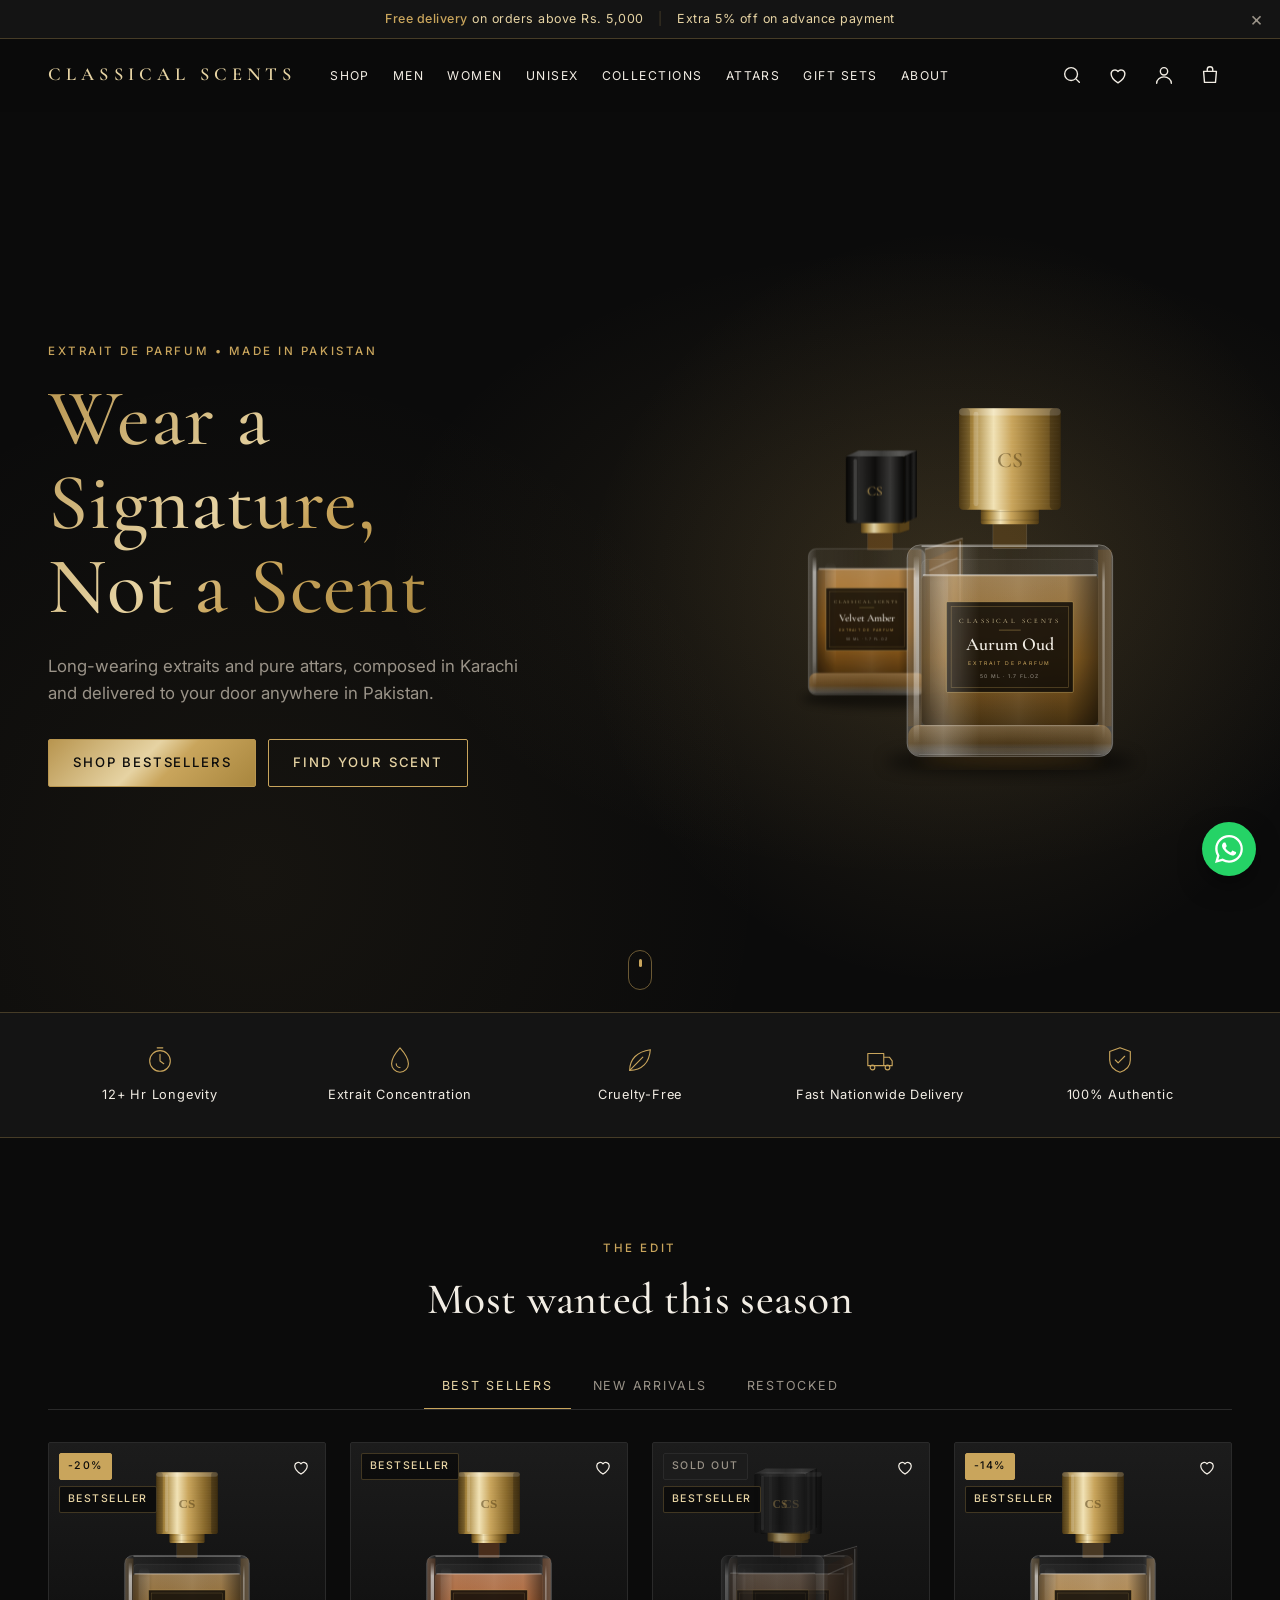
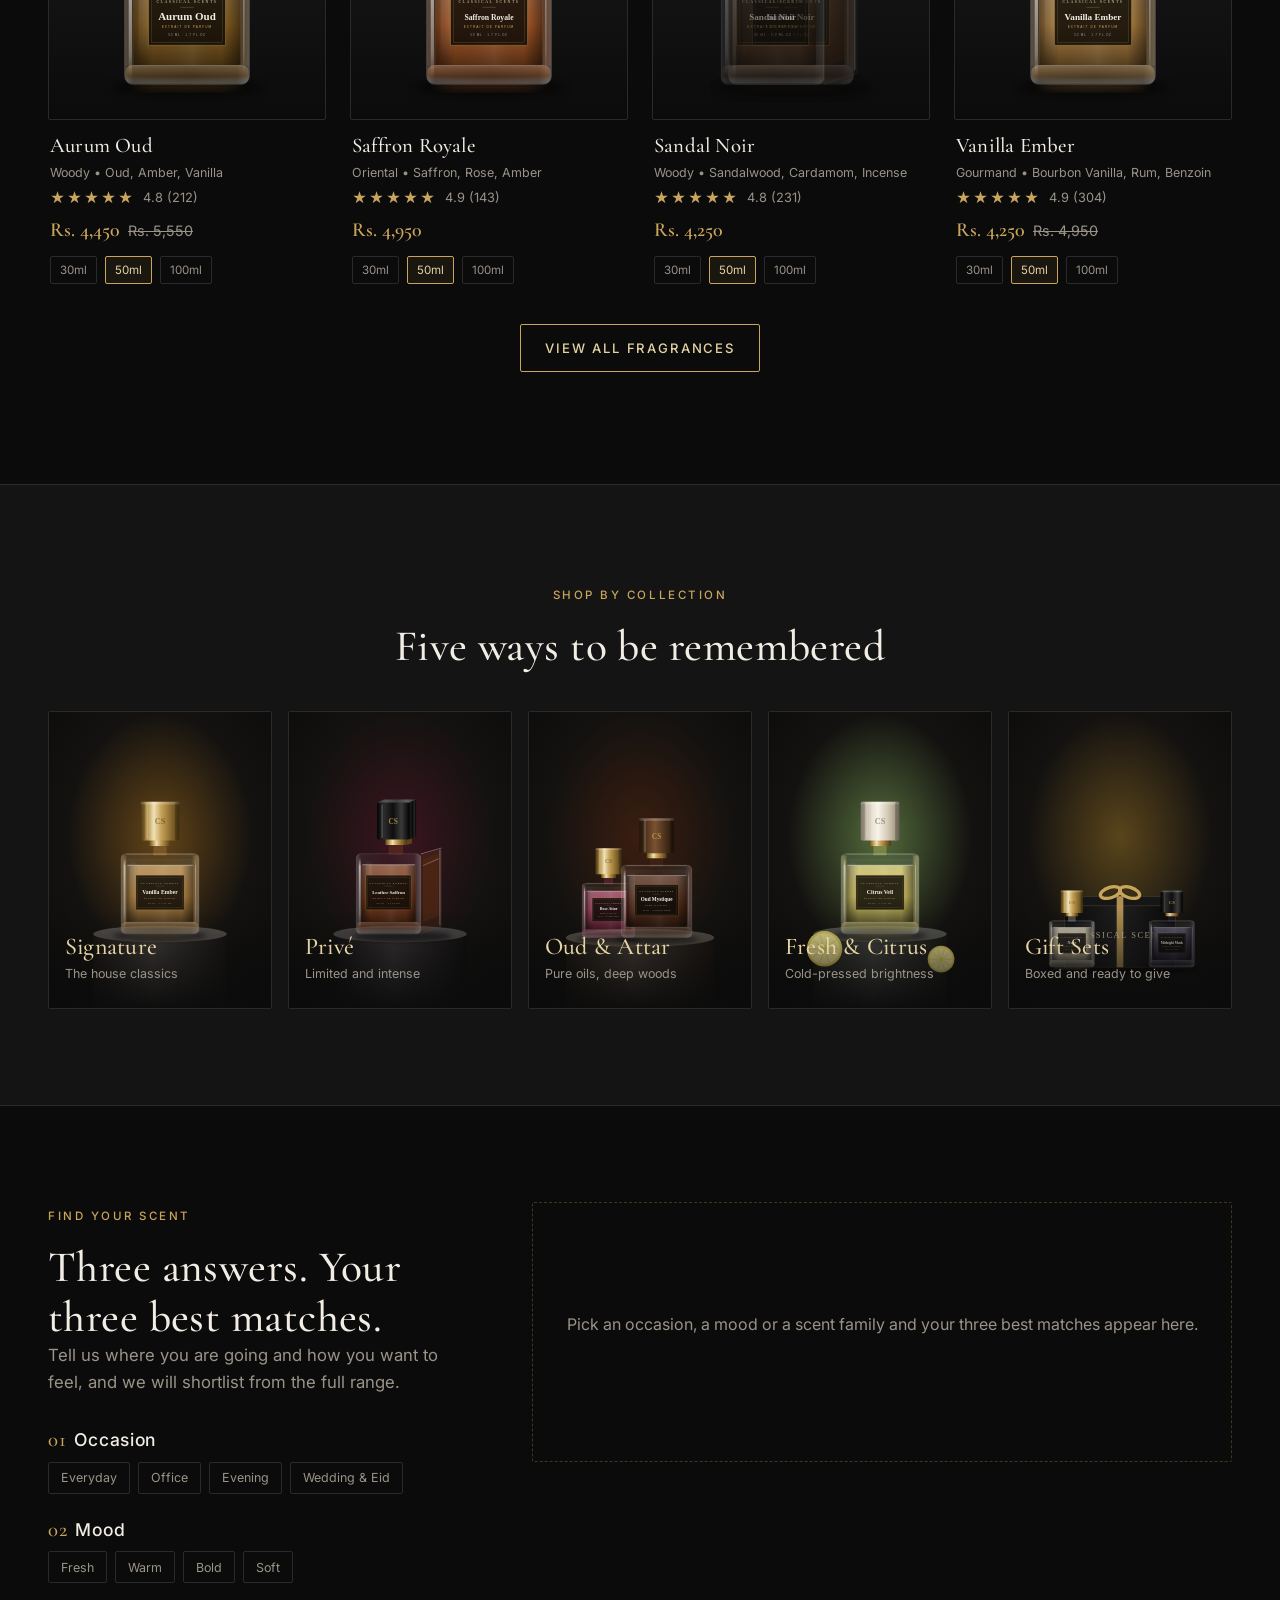
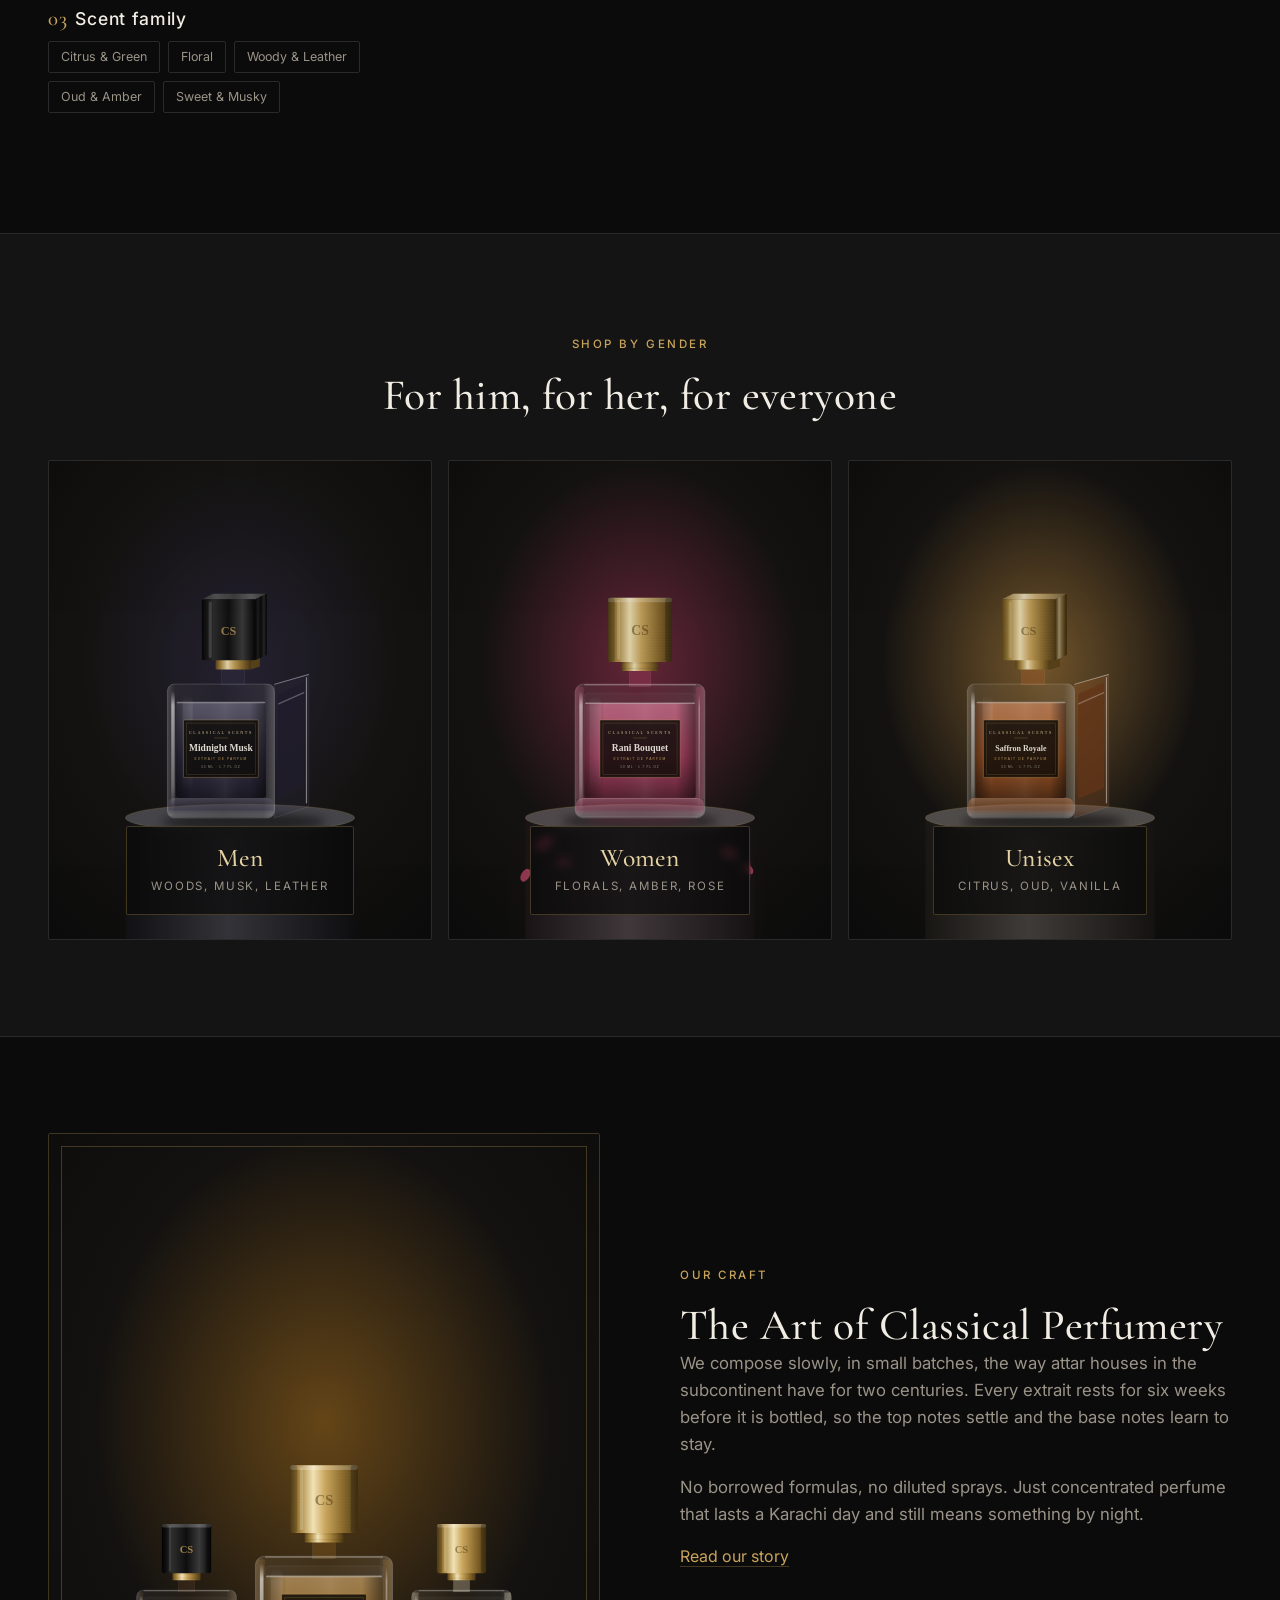
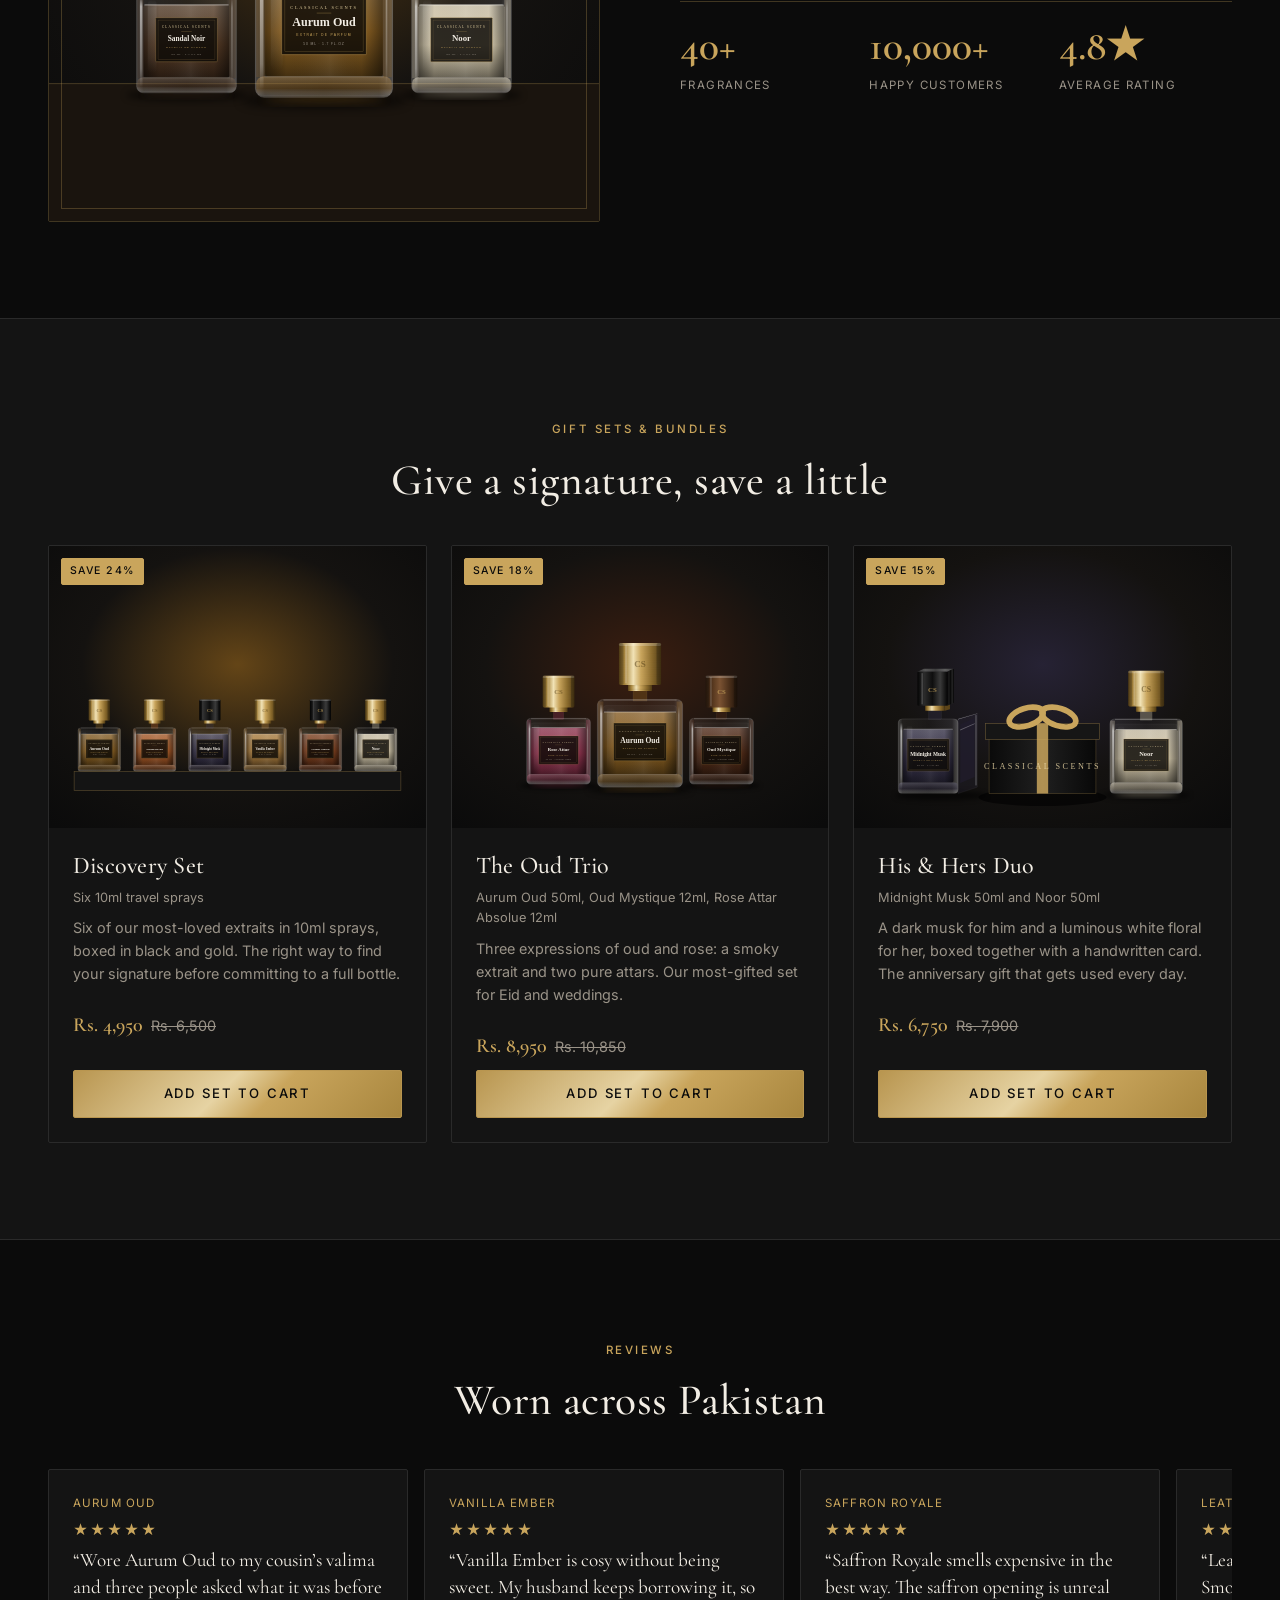
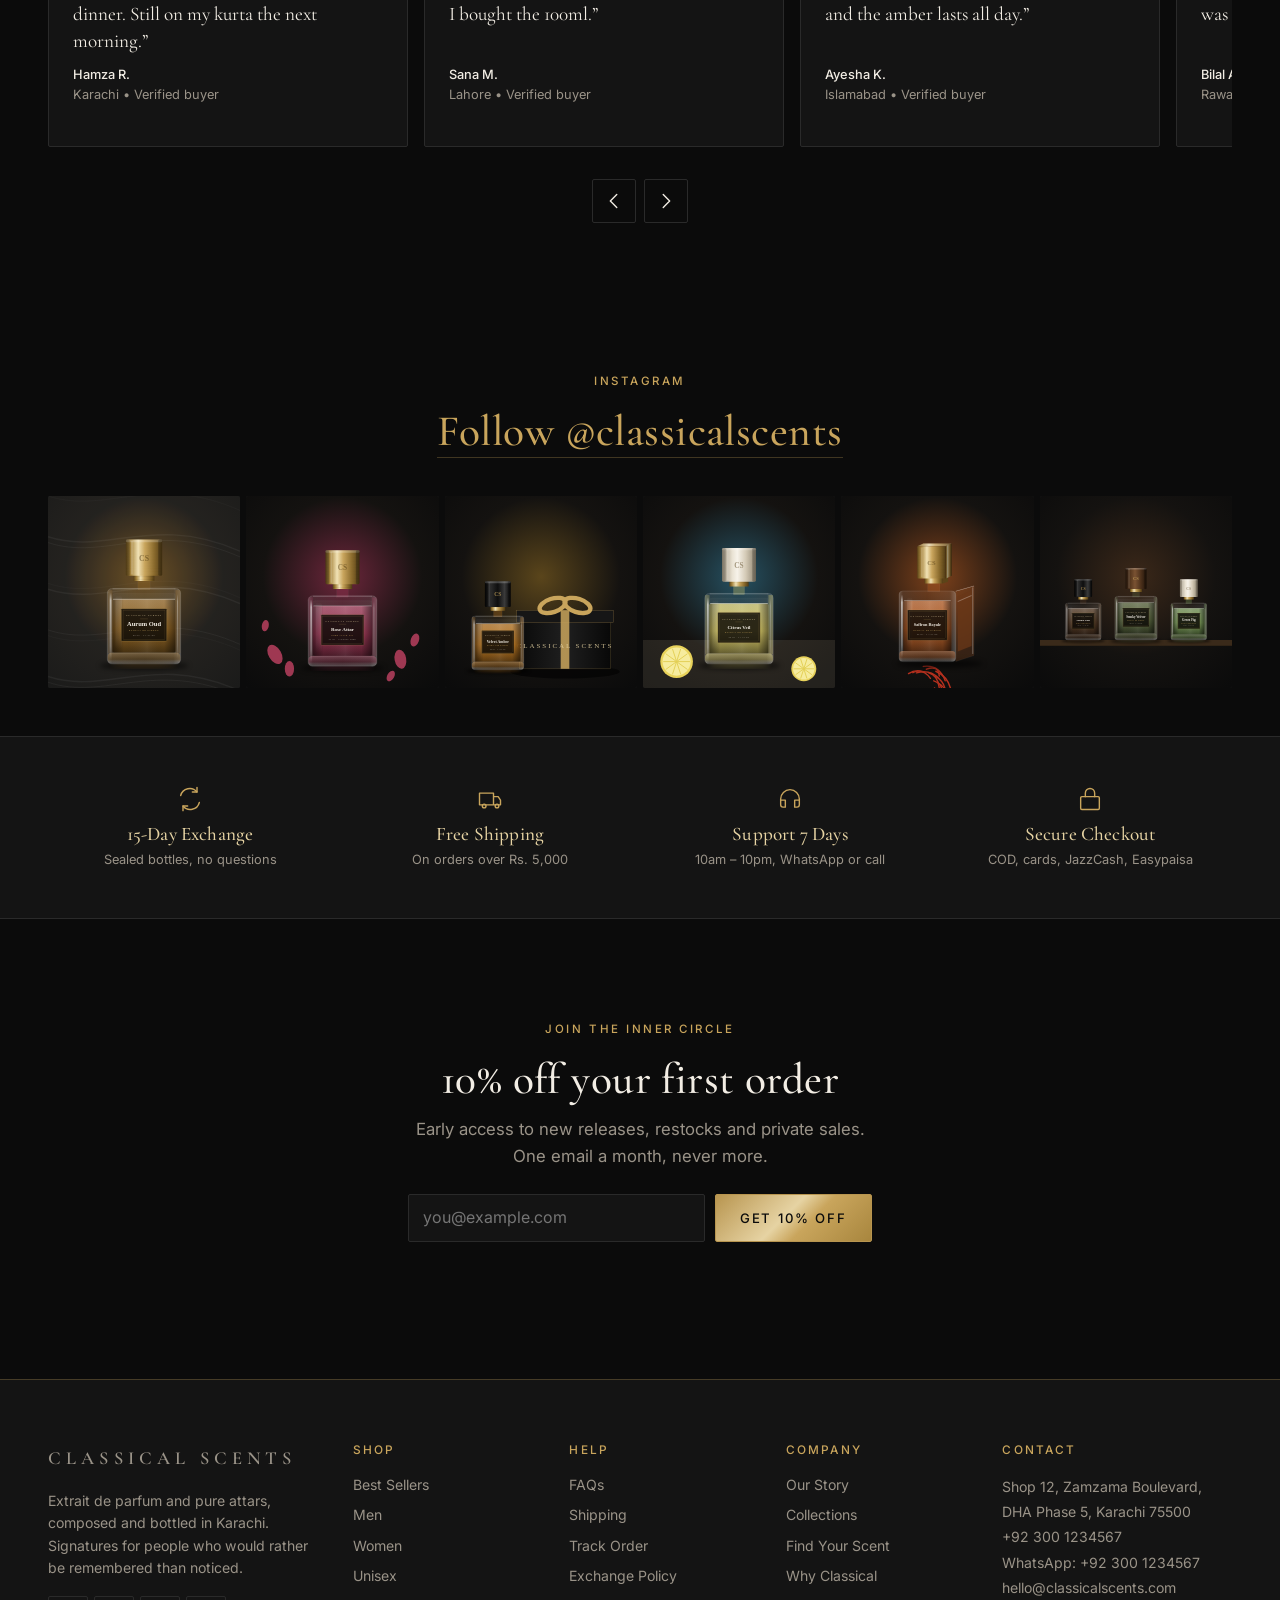
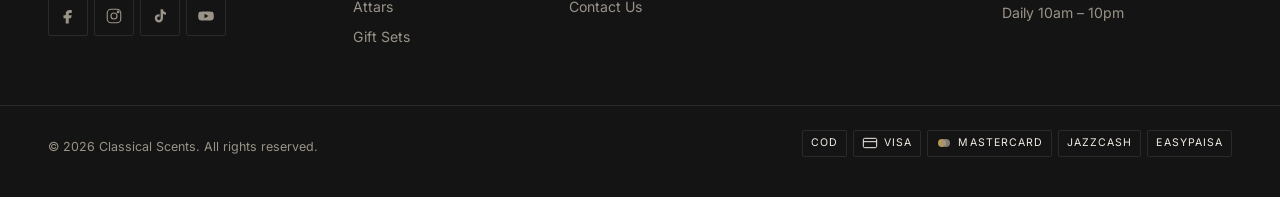
==== commit 22dcc7d0: "Replace placeholder art with square 50ml bottle renders, fix side margins - Every product now has fr" ====
--- a/index.html
+++ b/index.html
@@ -25,7 +25,7 @@
     .hero{position:relative;min-height:100vh;min-height:100svh;display:flex;align-items:center;overflow:hidden;background:#0B0B0B radial-gradient(ellipse 60% 50% at 72% 50%,rgba(201,165,92,.1),transparent 70%)}
     .hero__mist{position:absolute;inset:0;width:100%;height:100%;opacity:.9}
     .hero__glow{position:absolute;inset:0;background:radial-gradient(circle at 75% 55%,rgba(201,165,92,.14),transparent 35%),radial-gradient(circle at 20% 85%,rgba(201,165,92,.06),transparent 40%);animation:glow 9s ease-in-out infinite alternate}
-    .hero__inner{position:relative;display:grid;gap:40px;padding:104px 16px 88px;width:100%;max-width:1280px;margin:0 auto;align-items:center;box-sizing:border-box}
+    .hero__inner{position:relative;display:grid;gap:32px;padding:96px 20px 88px;width:100%;max-width:1280px;margin:0 auto;align-items:center;box-sizing:border-box}
     .hero__text>*{opacity:0;transform:translateY(22px);animation:reveal .9s cubic-bezier(.22,1,.36,1) forwards}
     .hero__eyebrow{animation-delay:.15s;display:inline-block;font-size:.72rem;letter-spacing:.22em;text-transform:uppercase;color:var(--gold);margin:0 0 16px;font-weight:500}
     .hero__title{animation-delay:.3s;font-family:var(--serif);font-weight:500;font-size:clamp(2.6rem,7vw,5rem);line-height:1.05;max-width:11ch;margin:0 0 24px;background:linear-gradient(135deg,#B8954F 0%,#E6D3A3 45%,#C9A55C 60%,#A8863E 100%);-webkit-background-clip:text;background-clip:text;color:transparent}
@@ -34,8 +34,8 @@
     .hero__cta .btn{display:inline-flex;align-items:center;justify-content:center;min-height:48px;padding:0 24px;border-radius:2px;font-size:.82rem;font-weight:500;letter-spacing:.14em;text-transform:uppercase;text-decoration:none;border:1px solid transparent}
     .hero__cta .btn--gold{background:linear-gradient(135deg,#B8954F,#E6D3A3 45%,#C9A55C 60%,#A8863E);color:#0B0B0B;border-color:#B8954F}
     .hero__cta .btn--outline{border-color:var(--gold);color:var(--gold-pale)}
-    .hero__bottle{width:min(58vw,280px);margin:0 auto;animation:float 7s ease-in-out infinite}
-    .hero__bottle svg{display:block;width:100%;height:auto;filter:drop-shadow(0 30px 40px rgba(0,0,0,.65))}
+    .hero__bottle{width:min(86vw,380px);margin:0 auto;animation:float 7s ease-in-out infinite}
+    .hero__bottle svg{display:block;width:100%;height:auto}
     .sweep{transform-box:fill-box;transform-origin:center;animation:sweep 6s cubic-bezier(.4,0,.2,1) infinite}
     .hero__scroll{position:absolute;left:50%;bottom:22px;transform:translateX(-50%);width:24px;height:40px;border:1px solid rgba(201,165,92,.5);border-radius:12px;display:block}
     .hero__scroll span{position:absolute;left:50%;top:8px;width:3px;height:8px;margin-left:-1.5px;border-radius:2px;background:var(--gold);animation:scrollDot 2s ease-in-out infinite}
@@ -45,7 +45,7 @@
     @keyframes scrollDot{0%{transform:translateY(0);opacity:1}100%{transform:translateY(14px);opacity:0}}
     @keyframes glow{from{opacity:.7}to{opacity:1}}
     .hero.is-paused .hero__bottle,.hero.is-paused .sweep,.hero.is-paused .hero__glow{animation-play-state:paused}
-    @media(min-width:900px){.hero__inner{grid-template-columns:1.2fr 1fr;padding:72px 40px}.hero__bottle{width:min(30vw,360px);margin:0 0 0 auto}}
+    @media(min-width:768px){.hero__inner{padding-left:32px;padding-right:32px}}@media(min-width:900px){.hero__inner{grid-template-columns:1.1fr 1fr;padding-top:72px;padding-bottom:72px}.hero__bottle{width:min(42vw,560px);margin:0 0 0 auto}}@media(min-width:1200px){.hero__inner{padding-left:48px;padding-right:48px}}
     @media(prefers-reduced-motion:reduce){.hero__text>*,.hero__bottle,.hero__scroll span,.hero__glow{animation:none!important;opacity:1;transform:none}.hero__mist,.sweep{display:none}}
   </style>
   <link rel="icon" type="image/svg+xml" href="images/favicon.svg">
@@ -144,28 +144,94 @@
         </div>
       </div>
       <div class="hero__bottle" aria-hidden="true">
-        <svg viewBox="0 0 300 440" width="300" height="440" xmlns="http://www.w3.org/2000/svg">
-          <defs>
-            <linearGradient id="h-glass" x1="0" x2="1"><stop offset="0" stop-color="#2a2217"/><stop offset=".35" stop-color="#4a3b22"/><stop offset=".5" stop-color="#7a6236"/><stop offset=".65" stop-color="#3b2f1b"/><stop offset="1" stop-color="#1a160f"/></linearGradient>
-            <linearGradient id="h-liquid" x1="0" y1="0" x2="0" y2="1"><stop offset="0" stop-color="#C9A55C" stop-opacity=".55"/><stop offset="1" stop-color="#6b5327" stop-opacity=".9"/></linearGradient>
-            <linearGradient id="h-cap" x1="0" x2="1"><stop offset="0" stop-color="#8f6f2f"/><stop offset=".3" stop-color="#E6D3A3"/><stop offset=".55" stop-color="#C9A55C"/><stop offset="1" stop-color="#7a5c22"/></linearGradient>
-            <linearGradient id="h-sweep" x1="0" x2="1"><stop offset="0" stop-color="#fff" stop-opacity="0"/><stop offset=".5" stop-color="#fff" stop-opacity=".2"/><stop offset="1" stop-color="#fff" stop-opacity="0"/></linearGradient>
-            <clipPath id="h-clip"><rect x="60" y="120" width="180" height="290" rx="12"/></clipPath>
-          </defs>
-          <ellipse cx="150" cy="425" rx="100" ry="9" fill="#000" opacity=".55"/>
-          <rect x="60" y="120" width="180" height="290" rx="12" fill="url(#h-glass)" stroke="#C9A55C" stroke-opacity=".45"/>
-          <rect x="70" y="170" width="160" height="230" rx="8" fill="url(#h-liquid)"/>
-          <path d="M95 120 L115 92 H185 L205 120Z" fill="#3b2f1b" stroke="#C9A55C" stroke-opacity=".35"/>
-          <rect x="122" y="68" width="56" height="26" fill="#2A2A2A" stroke="#C9A55C" stroke-opacity=".5"/>
-          <rect x="108" y="10" width="84" height="62" rx="4" fill="url(#h-cap)"/>
-          <path d="M118 20h64M118 30h64M118 40h64M118 50h64M118 60h64" stroke="#000" stroke-opacity=".18"/>
-          <rect x="74" y="135" width="14" height="255" rx="7" fill="#fff" opacity=".07"/>
-          <rect x="100" y="240" width="100" height="78" fill="none" stroke="#C9A55C" stroke-opacity=".7"/>
-          <text x="150" y="268" text-anchor="middle" font-family="Cormorant Garamond,Georgia,serif" font-size="11" letter-spacing="3" fill="#E6D3A3">CLASSICAL</text>
-          <text x="150" y="292" text-anchor="middle" font-family="Cormorant Garamond,Georgia,serif" font-size="18" letter-spacing="2" fill="#F2EDE4">SCENTS</text>
-          <text x="150" y="308" text-anchor="middle" font-family="Inter,sans-serif" font-size="6" letter-spacing="2" fill="#9A9388">EXTRAIT DE PARFUM</text>
-          <g clip-path="url(#h-clip)"><rect class="sweep" x="60" y="110" width="70" height="320" fill="url(#h-sweep)"/></g>
-        </svg>
+        <svg viewBox="0 0 800 800" width="560" height="560" xmlns="http://www.w3.org/2000/svg">
+<g transform="translate(40 150) scale(.62)" opacity=".92"><defs><linearGradient id="hbgl" x1="0" x2="1"><stop offset="0" stop-color="#fff" stop-opacity=".22"/><stop offset=".07" stop-color="#fff" stop-opacity=".06"/><stop offset=".5" stop-color="#fff" stop-opacity=".02"/><stop offset=".9" stop-color="#fff" stop-opacity=".07"/><stop offset="1" stop-color="#fff" stop-opacity=".26"/></linearGradient>
+<linearGradient id="hblq" x1="0" y1="0" x2="0" y2="1"><stop offset="0" stop-color="#d79f59" stop-opacity=".82"/><stop offset=".55" stop-color="#c97f22" stop-opacity=".9"/><stop offset="1" stop-color="#5a390f" stop-opacity=".97"/></linearGradient>
+<linearGradient id="hblh" x1="0" x2="1"><stop offset="0" stop-color="#000" stop-opacity=".45"/><stop offset=".18" stop-color="#000" stop-opacity="0"/><stop offset=".55" stop-color="#fff" stop-opacity=".06"/><stop offset=".82" stop-color="#000" stop-opacity="0"/><stop offset="1" stop-color="#000" stop-opacity=".5"/></linearGradient>
+<linearGradient id="hbbs" x1="0" y1="0" x2="0" y2="1"><stop offset="0" stop-color="#d79f59" stop-opacity=".55"/><stop offset=".6" stop-color="#c97f22" stop-opacity=".35"/><stop offset="1" stop-color="#fff" stop-opacity=".18"/></linearGradient>
+<linearGradient id="hbcp" x1="0" x2="1"><stop offset="0" stop-color="#040404"/><stop offset="0.22" stop-color="#2c2c2c"/><stop offset="0.5" stop-color="#0e0e0e"/><stop offset="0.76" stop-color="#3a3a3a"/><stop offset="1" stop-color="#050505"/></linearGradient>
+<linearGradient id="hbcs" x1="0" x2="1"><stop offset="0" stop-color="#040404"/><stop offset="0.22" stop-color="#2c2c2c"/><stop offset="0.5" stop-color="#0e0e0e"/><stop offset="0.76" stop-color="#3a3a3a"/><stop offset="1" stop-color="#050505"/></linearGradient>
+<linearGradient id="hbco" x1="0" x2="1"><stop offset="0" stop-color="#5c4418"/><stop offset="0.14" stop-color="#a8863e"/><stop offset="0.34" stop-color="#f1e2b5"/><stop offset="0.52" stop-color="#c9a55c"/><stop offset="0.78" stop-color="#8a6a2c"/><stop offset="1" stop-color="#4f3a14"/></linearGradient>
+<linearGradient id="hbsp" x1="0" y1="0" x2="0" y2="1"><stop offset="0" stop-color="#fff" stop-opacity="0"/><stop offset=".12" stop-color="#fff" stop-opacity=".7"/><stop offset=".8" stop-color="#fff" stop-opacity=".35"/><stop offset="1" stop-color="#fff" stop-opacity="0"/></linearGradient>
+<linearGradient id="hbsw" x1="0" x2="1"><stop offset="0" stop-color="#fff" stop-opacity="0"/><stop offset=".5" stop-color="#fff" stop-opacity=".22"/><stop offset="1" stop-color="#fff" stop-opacity="0"/></linearGradient>
+<filter id="hbbl" x="-50%" y="-50%" width="200%" height="200%"><feGaussianBlur stdDeviation="12"/></filter></defs>
+<ellipse cx="410" cy="732" rx="215" ry="22" fill="#000" opacity=".55" filter="url(#hbbl)"/>
+<polygon points="490,372 580,346 580,692 490,722" fill="#c97f22" fill-opacity=".2" stroke="#fff" stroke-opacity=".22"/>
+<polygon points="500,398 568,368 568,644 500,672" fill="#6f4613" fill-opacity=".75"/>
+<polygon points="500,422 568,392 568,396 500,426" fill="#fff" fill-opacity=".3"/>
+<path d="M574 354V684" stroke="#fff" stroke-opacity=".5" stroke-width="3"/>
+<polygon points="490,372 580,346 580,348 490,374" fill="#fff" fill-opacity=".45"/>
+<rect x="210" y="372" width="280" height="350" rx="18" fill="url(#hbgl)" stroke="#fff" stroke-opacity=".3" stroke-width="1.5"/>
+<rect x="232" y="420" width="236" height="250" rx="8" fill="url(#hblq)"/>
+<rect x="232" y="420" width="236" height="250" rx="8" fill="url(#hblh)"/>
+<rect x="234" y="418" width="232" height="4" rx="2" fill="#fff" opacity=".38"/>
+<rect x="212" y="670" width="276" height="50" rx="16" fill="url(#hbbs)"/>
+<rect x="220" y="390" width="9" height="312" rx="4.5" fill="url(#hbsp)" opacity=".9"/>
+<rect x="250" y="402" width="26" height="250" rx="13" fill="url(#hbsp)" opacity=".14"/>
+<rect x="252" y="466" width="196" height="150" rx="2" fill="#0c0a07" fill-opacity=".84" stroke="#C9A55C" stroke-opacity=".9"/>
+<rect x="260" y="474" width="180" height="134" fill="none" stroke="#C9A55C" stroke-opacity=".45"/>
+<text x="350" y="502" text-anchor="middle" font-family="'Cormorant Garamond',Georgia,'Times New Roman',serif" font-size="11" letter-spacing="4" fill="#E6D3A3">CLASSICAL SCENTS</text>
+<path d="M332 513H368" stroke="#C9A55C" stroke-opacity=".7"/>
+<text x="350" y="546" text-anchor="middle" font-family="'Cormorant Garamond',Georgia,'Times New Roman',serif" font-size="25" font-weight="600" fill="#F2EDE4">Velvet Amber</text>
+<text x="350" y="570" text-anchor="middle" font-family="Inter,'Segoe UI',Arial,sans-serif" font-size="8.5" letter-spacing="3" fill="#C9A55C">EXTRAIT DE PARFUM</text>
+<text x="350" y="592" text-anchor="middle" font-family="Inter,'Segoe UI',Arial,sans-serif" font-size="8.5" letter-spacing="2" fill="#9A9388">50 ML · 1.7 FL.OZ</text>
+<polygon points="352,330 412,330 436,322 376,322" fill="#fff" fill-opacity=".12"/>
+<rect x="352" y="330" width="60" height="44" fill="#c97f22" fill-opacity=".3" stroke="#fff" stroke-opacity=".18"/>
+<rect x="336" y="306" width="92" height="28" rx="3" fill="url(#hbco)"/>
+<polygon points="428,306 452,298 452,326 428,334" fill="#5c4418"/>
+<polygon points="300,150 330,136 470,136 440,150" fill="url(#hbcs)" opacity=".9"/>
+<polygon points="300,150 330,136 470,136 440,150" fill="#fff" opacity=".2"/>
+<rect x="300" y="150" width="140" height="160" rx="5" fill="url(#hbcp)"/>
+<polygon points="440,150 470,136 470,296 440,310" fill="url(#hbcs)"/>
+<polygon points="440,150 470,136 470,296 440,310" fill="#000" opacity=".35"/>
+
+<rect x="318" y="156" width="8" height="148" rx="4" fill="#fff" opacity=".16"/>
+<text x="370" y="244" text-anchor="middle" font-family="'Cormorant Garamond',Georgia,'Times New Roman',serif" font-size="32" font-weight="600" fill="#C9A55C" fill-opacity="0.75">CS</text></g>
+<g transform="translate(110 40) scale(.9)"><defs><linearGradient id="hagl" x1="0" x2="1"><stop offset="0" stop-color="#fff" stop-opacity=".22"/><stop offset=".07" stop-color="#fff" stop-opacity=".06"/><stop offset=".5" stop-color="#fff" stop-opacity=".02"/><stop offset=".9" stop-color="#fff" stop-opacity=".07"/><stop offset="1" stop-color="#fff" stop-opacity=".26"/></linearGradient>
+<linearGradient id="halq" x1="0" y1="0" x2="0" y2="1"><stop offset="0" stop-color="#b38f5b" stop-opacity=".82"/><stop offset=".55" stop-color="#9a6a24" stop-opacity=".9"/><stop offset="1" stop-color="#453010" stop-opacity=".97"/></linearGradient>
+<linearGradient id="halh" x1="0" x2="1"><stop offset="0" stop-color="#000" stop-opacity=".45"/><stop offset=".18" stop-color="#000" stop-opacity="0"/><stop offset=".55" stop-color="#fff" stop-opacity=".06"/><stop offset=".82" stop-color="#000" stop-opacity="0"/><stop offset="1" stop-color="#000" stop-opacity=".5"/></linearGradient>
+<linearGradient id="habs" x1="0" y1="0" x2="0" y2="1"><stop offset="0" stop-color="#b38f5b" stop-opacity=".55"/><stop offset=".6" stop-color="#9a6a24" stop-opacity=".35"/><stop offset="1" stop-color="#fff" stop-opacity=".18"/></linearGradient>
+<linearGradient id="hacp" x1="0" x2="1"><stop offset="0" stop-color="#5c4418"/><stop offset="0.14" stop-color="#a8863e"/><stop offset="0.34" stop-color="#f1e2b5"/><stop offset="0.52" stop-color="#c9a55c"/><stop offset="0.78" stop-color="#8a6a2c"/><stop offset="1" stop-color="#4f3a14"/></linearGradient>
+<linearGradient id="hacs" x1="0" x2="1"><stop offset="0" stop-color="#5c4418"/><stop offset="0.14" stop-color="#a8863e"/><stop offset="0.34" stop-color="#f1e2b5"/><stop offset="0.52" stop-color="#c9a55c"/><stop offset="0.78" stop-color="#8a6a2c"/><stop offset="1" stop-color="#4f3a14"/></linearGradient>
+<linearGradient id="haco" x1="0" x2="1"><stop offset="0" stop-color="#5c4418"/><stop offset="0.14" stop-color="#a8863e"/><stop offset="0.34" stop-color="#f1e2b5"/><stop offset="0.52" stop-color="#c9a55c"/><stop offset="0.78" stop-color="#8a6a2c"/><stop offset="1" stop-color="#4f3a14"/></linearGradient>
+<linearGradient id="hasp" x1="0" y1="0" x2="0" y2="1"><stop offset="0" stop-color="#fff" stop-opacity="0"/><stop offset=".12" stop-color="#fff" stop-opacity=".7"/><stop offset=".8" stop-color="#fff" stop-opacity=".35"/><stop offset="1" stop-color="#fff" stop-opacity="0"/></linearGradient>
+<linearGradient id="hasw" x1="0" x2="1"><stop offset="0" stop-color="#fff" stop-opacity="0"/><stop offset=".5" stop-color="#fff" stop-opacity=".22"/><stop offset="1" stop-color="#fff" stop-opacity="0"/></linearGradient>
+<filter id="habl" x="-50%" y="-50%" width="200%" height="200%"><feGaussianBlur stdDeviation="12"/></filter><clipPath id="haclip"><rect x="230" y="372" width="340" height="350" rx="22"/></clipPath></defs>
+<ellipse cx="400" cy="730" rx="205" ry="20" fill="#000" opacity=".55" filter="url(#habl)"/>
+<ellipse cx="400" cy="726" rx="150" ry="9" fill="#9a6a24" opacity=".35" filter="url(#habl)"/>
+<rect x="372" y="330" width="56" height="48" fill="#9a6a24" fill-opacity=".3" stroke="#fff" stroke-opacity=".18"/>
+<rect x="230" y="372" width="340" height="350" rx="22" fill="url(#hagl)" stroke="#fff" stroke-opacity=".28" stroke-width="1.5"/>
+<rect x="254" y="396" width="292" height="274" rx="10" fill="#fff" fill-opacity=".03" stroke="#fff" stroke-opacity=".14"/>
+<rect x="254" y="422" width="292" height="248" rx="8" fill="url(#halq)"/>
+<rect x="254" y="422" width="292" height="248" rx="8" fill="url(#halh)"/>
+<rect x="256" y="420" width="288" height="4" rx="2" fill="#fff" opacity=".38"/>
+<rect x="232" y="380" width="22" height="292" fill="#9a6a24" fill-opacity=".22"/>
+<rect x="546" y="380" width="22" height="292" fill="#9a6a24" fill-opacity=".28"/>
+<rect x="232" y="670" width="336" height="50" rx="18" fill="url(#habs)"/>
+<path d="M252 671H548" stroke="#fff" stroke-opacity=".4"/>
+<path d="M250 719H550" stroke="#fff" stroke-opacity=".25"/>
+<rect x="241" y="390" width="9" height="312" rx="4.5" fill="url(#hasp)" opacity=".85"/>
+<rect x="553" y="398" width="4" height="296" rx="2" fill="url(#hasp)" opacity=".55"/>
+<rect x="268" y="404" width="30" height="250" rx="15" fill="url(#hasp)" opacity=".14"/>
+<path d="M254 374H546" stroke="#fff" stroke-opacity=".55" stroke-width="2"/>
+<rect x="295" y="466" width="210" height="150" rx="2" fill="#0c0a07" fill-opacity=".84" stroke="#C9A55C" stroke-opacity=".9"/>
+<rect x="303" y="474" width="194" height="134" fill="none" stroke="#C9A55C" stroke-opacity=".45"/>
+<text x="400" y="502" text-anchor="middle" font-family="'Cormorant Garamond',Georgia,'Times New Roman',serif" font-size="11" letter-spacing="4" fill="#E6D3A3">CLASSICAL SCENTS</text>
+<path d="M382 513H418" stroke="#C9A55C" stroke-opacity=".7"/>
+<text x="400" y="546" text-anchor="middle" font-family="'Cormorant Garamond',Georgia,'Times New Roman',serif" font-size="30" font-weight="600" fill="#F2EDE4">Aurum Oud</text>
+<text x="400" y="570" text-anchor="middle" font-family="Inter,'Segoe UI',Arial,sans-serif" font-size="8.5" letter-spacing="3" fill="#C9A55C">EXTRAIT DE PARFUM</text>
+<text x="400" y="592" text-anchor="middle" font-family="Inter,'Segoe UI',Arial,sans-serif" font-size="8.5" letter-spacing="2" fill="#9A9388">50 ML · 1.7 FL.OZ</text>
+<g clip-path="url(#haclip)"><rect class="sweep" x="230" y="360" width="120" height="380" fill="url(#hasw)"/></g>
+<rect x="352" y="310" width="96" height="28" rx="3" fill="url(#haco)"/>
+<path d="M352 317H448M352 331H448" stroke="#000" stroke-opacity=".25"/>
+<rect x="316" y="146" width="168" height="168" rx="7" fill="url(#hacp)"/>
+<rect x="316" y="146" width="168" height="12" rx="6" fill="#fff" opacity=".22"/>
+<path d="M318 164H482M318 171H482M318 178H482M318 185H482M318 192H482M318 199H482M318 206H482M318 213H482M318 220H482M318 227H482M318 234H482M318 241H482M318 248H482M318 255H482M318 262H482M318 269H482M318 276H482M318 283H482M318 290H482M318 297H482M318 304H482" stroke="#fff" stroke-opacity="0.07" stroke-width=".8"/>
+<rect x="316" y="146" width="18" height="168" rx="7" fill="#000" opacity=".18"/>
+<rect x="466" y="146" width="18" height="168" rx="7" fill="#000" opacity=".25"/>
+<rect x="340" y="152" width="8" height="156" rx="4" fill="#fff" opacity="0.18"/>
+<text x="400" y="244" text-anchor="middle" font-family="'Cormorant Garamond',Georgia,'Times New Roman',serif" font-size="36" font-weight="600" fill="#4a3610" fill-opacity="0.5">CS</text></g>
+</svg>
       </div>
     </div>
     <a class="hero__scroll" href="#trust" aria-label="Scroll to explore"><span></span></a>
--- a/css/style.css
+++ b/css/style.css
@@ -56,9 +56,9 @@
 .skip-link { position: absolute; left: var(--s2); top: -60px; background: var(--gold); color: #0B0B0B; padding: 10px 14px; z-index: 1000; border-radius: var(--r); font-weight: 500; }
 .skip-link:focus { top: var(--s2); }
 
-.container { width: 100%; max-width: var(--container); margin: 0 auto; padding: 0 var(--s2); }
-@media (min-width: 768px) { .container { padding: 0 var(--s4); } }
-@media (min-width: 1200px) { .container { padding: 0 var(--s5); } }
+.container { width: 100%; max-width: var(--container); margin: 0 auto; padding-left: 20px; padding-right: 20px; }
+@media (min-width: 768px) { .container { padding-left: var(--s4); padding-right: var(--s4); } }
+@media (min-width: 1200px) { .container { padding-left: var(--s6); padding-right: var(--s6); } }
 
 .shop > *, .product > *, .cart-page > *, .quiz > *, .story > *, .contact > * { min-width: 0; }
 .section { padding: var(--s8) 0; }
@@ -199,7 +199,7 @@
 .search__hint { color: var(--muted); font-size: 0.85rem; margin-top: var(--s2); }
 .search__item { display: grid; grid-template-columns: 56px 1fr auto; gap: var(--s2); align-items: center; padding: 10px; border: 1px solid transparent; border-radius: var(--r); transition: border-color .2s, background-color .2s; }
 .search__item:hover, .search__item:focus-visible { border-color: var(--line-gold); background: var(--surface); }
-.search__item img { width: 56px; height: 70px; object-fit: cover; border-radius: var(--r); background: var(--surface-2); }
+.search__item img { width: 56px; height: 70px; object-fit: contain; border-radius: var(--r); background: var(--surface-2); }
 .search__item strong { display: block; font-family: var(--serif); font-size: 1.15rem; font-weight: 500; }
 .search__item small { color: var(--muted); }
 
@@ -219,7 +219,7 @@
 .modal__close { position: absolute; top: 8px; right: 8px; z-index: 2; }
 .quick { display: grid; gap: var(--s3); }
 .quick__media { background: linear-gradient(180deg, var(--surface-2), var(--bg)); border-radius: var(--r); overflow: hidden; }
-.quick__media img { width: 100%; aspect-ratio: 4 / 5; object-fit: cover; }
+.quick__media img { width: 100%; aspect-ratio: 1; object-fit: contain; padding: 14% 8% 4%; }
 @media (min-width: 720px) { .quick { grid-template-columns: 1fr 1.1fr; } }
 
 .toast { position: fixed; left: 50%; bottom: 24px; z-index: 400; transform: translate(-50%, 20px); opacity: 0; background: var(--surface-2); border: 1px solid var(--gold); color: var(--text); padding: 12px 20px; border-radius: var(--r); font-size: 0.9rem; transition: transform .3s var(--ease), opacity .3s; pointer-events: none; max-width: calc(100% - 32px); text-align: center; }
@@ -227,7 +227,7 @@
 
 /* ---------- Cart line items (drawer + cart page) ---------- */
 .line { display: grid; grid-template-columns: 72px 1fr; gap: var(--s2); padding: var(--s2) 0; border-bottom: 1px solid var(--line); }
-.line img { width: 72px; height: 90px; object-fit: cover; border-radius: var(--r); background: var(--surface-2); }
+.line img { width: 72px; height: 90px; object-fit: contain; border-radius: var(--r); background: var(--surface-2); }
 .line__name { font-family: var(--serif); font-size: 1.15rem; font-weight: 500; }
 .line__meta { font-size: 0.8rem; color: var(--muted); }
 .line__row { display: flex; align-items: center; justify-content: space-between; gap: var(--s2); margin-top: 8px; }
@@ -256,13 +256,13 @@
 @media (min-width: 768px) { .grid--3 { grid-template-columns: repeat(3, 1fr); } }
 
 .card { position: relative; display: flex; flex-direction: column; min-width: 0; }
-.card__media { position: relative; aspect-ratio: 4 / 5; overflow: hidden; border-radius: var(--r); background: linear-gradient(180deg, var(--surface-2) 0%, var(--bg) 100%); border: 1px solid var(--line); transition: border-color .3s; }
+.card__media { position: relative; aspect-ratio: 1; overflow: hidden; border-radius: var(--r); background: linear-gradient(180deg, var(--surface-2) 0%, var(--bg) 100%); border: 1px solid var(--line); transition: border-color .3s; }
 .card:hover .card__media { border-color: var(--line-gold); }
-.card__media img { position: absolute; inset: 0; width: 100%; height: 100%; object-fit: cover; transition: opacity .5s var(--ease), transform .8s var(--ease); }
+.card__media img { position: absolute; inset: 0; width: 100%; height: 100%; object-fit: contain; padding: 6%; transition: opacity .5s var(--ease), transform .8s var(--ease); }
 .card__media .card__alt { opacity: 0; }
 .card:hover .card__media .card__alt { opacity: 1; }
 .card:hover .card__media .card__main { transform: scale(1.04); }
-.card__badges { position: absolute; top: 10px; left: 10px; display: flex; flex-direction: column; gap: 6px; z-index: 2; }
+.card__badges { position: absolute; top: 10px; left: 10px; display: flex; flex-direction: column; align-items: flex-start; gap: 6px; z-index: 2; }
 .card__wish { position: absolute; top: 4px; right: 4px; z-index: 2; width: 40px; height: 40px; color: var(--text); }
 .card__wish svg { width: 20px; height: 20px; }
 .card__wish[aria-pressed="true"] { color: var(--gold); }
@@ -299,7 +299,7 @@
 
 /* ---------- Trust strip ---------- */
 .trust { border-top: 1px solid var(--line-gold); border-bottom: 1px solid var(--line-gold); background: var(--surface); }
-.trust__list { display: grid; grid-template-columns: repeat(2, 1fr); gap: var(--s3) var(--s2); padding: var(--s4) 0; }
+.trust__list { display: grid; grid-template-columns: repeat(2, 1fr); gap: var(--s3) var(--s2); padding-top: var(--s4); padding-bottom: var(--s4); }
 .trust__item { display: flex; align-items: center; gap: 12px; font-size: 0.8rem; letter-spacing: 0.06em; color: var(--text); }
 .trust__item svg { flex: 0 0 auto; width: 30px; height: 30px; fill: none; stroke: var(--gold); stroke-width: 1.2; stroke-linecap: round; stroke-linejoin: round; }
 @media (min-width: 768px) { .trust__list { grid-template-columns: repeat(5, 1fr); } .trust__item { flex-direction: column; text-align: center; gap: 10px; } }
@@ -321,7 +321,7 @@
 /* ---------- Gender cards ---------- */
 .genders { display: grid; gap: var(--s2); }
 @media (min-width: 720px) { .genders { grid-template-columns: repeat(3, 1fr); } }
-.gender { position: relative; display: grid; place-items: center; aspect-ratio: 4 / 3; overflow: hidden; border-radius: var(--r); border: 1px solid var(--line); background: var(--surface-2); }
+.gender { position: relative; display: grid; place-items: end center; padding-bottom: var(--s3); aspect-ratio: 4 / 5; overflow: hidden; border-radius: var(--r); border: 1px solid var(--line); background: var(--surface-2); }
 @media (min-width: 720px) { .gender { aspect-ratio: 4 / 5; } }
 .gender img { position: absolute; inset: 0; width: 100%; height: 100%; object-fit: cover; opacity: .9; transition: transform .9s var(--ease), opacity .4s; }
 .gender:hover img { transform: scale(1.06); opacity: 1; }
@@ -420,14 +420,14 @@
 @media (min-width: 768px) { .wa-float { right: 24px; bottom: 24px; } }
 
 /* ---------- Page hero (inner pages) ---------- */
-.page-hero { padding: var(--s6) 0 var(--s4); border-bottom: 1px solid var(--line); }
+.page-hero { padding-top: var(--s6); padding-bottom: var(--s4); border-bottom: 1px solid var(--line); }
 .page-hero h1 { font-size: clamp(2rem, 5vw, 3.4rem); }
 .breadcrumb { display: flex; flex-wrap: wrap; gap: 6px; font-size: 0.74rem; letter-spacing: 0.08em; text-transform: uppercase; color: var(--muted); margin-bottom: var(--s2); }
 .breadcrumb a:hover { color: var(--gold); }
 .breadcrumb li + li::before { content: "/"; margin-right: 6px; color: var(--line-gold); }
 
 /* ---------- Shop ---------- */
-.shop { display: grid; gap: var(--s4); padding: var(--s4) 0 var(--s8); }
+.shop { display: grid; gap: var(--s4); padding-top: var(--s4); padding-bottom: var(--s8); }
 @media (min-width: 1000px) { .shop { grid-template-columns: 260px 1fr; gap: var(--s6); } }
 .filters__head { display: flex; align-items: center; justify-content: space-between; margin-bottom: var(--s2); }
 .filters__head h2 { font-size: 1.4rem; }
@@ -458,15 +458,15 @@
 .pill-link { font-size: .78rem; color: var(--gold); letter-spacing: .08em; text-transform: uppercase; }
 
 /* ---------- Product page ---------- */
-.product { display: grid; gap: var(--s4); padding: var(--s4) 0 var(--s8); }
+.product { display: grid; gap: var(--s4); padding-top: var(--s4); padding-bottom: var(--s8); }
 @media (min-width: 900px) { .product { grid-template-columns: 1.1fr 1fr; gap: var(--s8); align-items: start; } }
 .gallery { display: grid; gap: 10px; }
-.gallery__main { position: relative; aspect-ratio: 4 / 5; border: 1px solid var(--line); border-radius: var(--r); overflow: hidden; background: linear-gradient(180deg, var(--surface-2), var(--bg)); }
-.gallery__main img { width: 100%; height: 100%; object-fit: cover; }
+.gallery__main { position: relative; aspect-ratio: 1; border: 1px solid var(--line); border-radius: var(--r); overflow: hidden; background: linear-gradient(180deg, var(--surface-2), var(--bg)); }
+.gallery__main img { width: 100%; height: 100%; object-fit: contain; padding: 4%; }
 .gallery__thumbs { display: flex; gap: 8px; }
-.gallery__thumbs button { width: 72px; height: 90px; border: 1px solid var(--line); border-radius: var(--r); overflow: hidden; background: var(--surface-2); transition: border-color .2s; }
+.gallery__thumbs button { width: 80px; height: 80px; border: 1px solid var(--line); border-radius: var(--r); overflow: hidden; background: var(--surface-2); transition: border-color .2s; }
 .gallery__thumbs button[aria-current="true"], .gallery__thumbs button:hover { border-color: var(--gold); }
-.gallery__thumbs img { width: 100%; height: 100%; object-fit: cover; }
+.gallery__thumbs img { width: 100%; height: 100%; object-fit: contain; }
 @media (min-width: 900px) { .gallery { position: sticky; top: 90px; } }
 .pinfo h1 { font-size: clamp(2rem, 4vw, 3rem); }
 .pinfo__fam { color: var(--muted); font-size: 0.9rem; margin: 6px 0 12px; }
@@ -510,7 +510,7 @@
 .review-summary .big { font-family: var(--serif); font-size: 3rem; color: var(--gold); line-height: 1; }
 
 /* ---------- Cart page ---------- */
-.cart-page { display: grid; gap: var(--s4); padding: var(--s4) 0 var(--s8); }
+.cart-page { display: grid; gap: var(--s4); padding-top: var(--s4); padding-bottom: var(--s8); }
 @media (min-width: 900px) { .cart-page { grid-template-columns: 1fr 380px; gap: var(--s6); align-items: start; } }
 .summary { background: var(--surface); border: 1px solid var(--line-gold); border-radius: var(--r); padding: var(--s3); position: sticky; top: 90px; }
 .summary h2 { font-size: 1.5rem; margin-bottom: var(--s2); }
@@ -520,7 +520,7 @@
 .cart-page .line img { width: 90px; height: 112px; }
 
 /* ---------- Collections page ---------- */
-.coll-block { padding: var(--s6) 0; border-bottom: 1px solid var(--line); }
+.coll-block { padding-top: var(--s6); padding-bottom: var(--s6); border-bottom: 1px solid var(--line); }
 .coll-block__head { display: grid; gap: var(--s3); margin-bottom: var(--s4); }
 @media (min-width: 900px) { .coll-block__head { grid-template-columns: 300px 1fr; align-items: end; gap: var(--s6); } }
 .coll-block__head img { width: 100%; aspect-ratio: 3 / 2; object-fit: cover; border-radius: var(--r); border: 1px solid var(--line-gold); }
@@ -539,7 +539,7 @@
 .timeline li span { font-family: var(--serif); font-size: 1.5rem; color: var(--gold); }
 
 /* ---------- Contact ---------- */
-.contact { display: grid; gap: var(--s5); padding: var(--s4) 0 var(--s8); }
+.contact { display: grid; gap: var(--s5); padding-top: var(--s4); padding-bottom: var(--s8); }
 @media (min-width: 900px) { .contact { grid-template-columns: 1fr 1fr; gap: var(--s8); } }
 .contact__card { padding: var(--s3); border: 1px solid var(--line); border-radius: var(--r); background: var(--surface); margin-bottom: var(--s2); }
 .contact__card h3 { font-size: 1.2rem; color: var(--gold-pale); margin-bottom: 6px; }
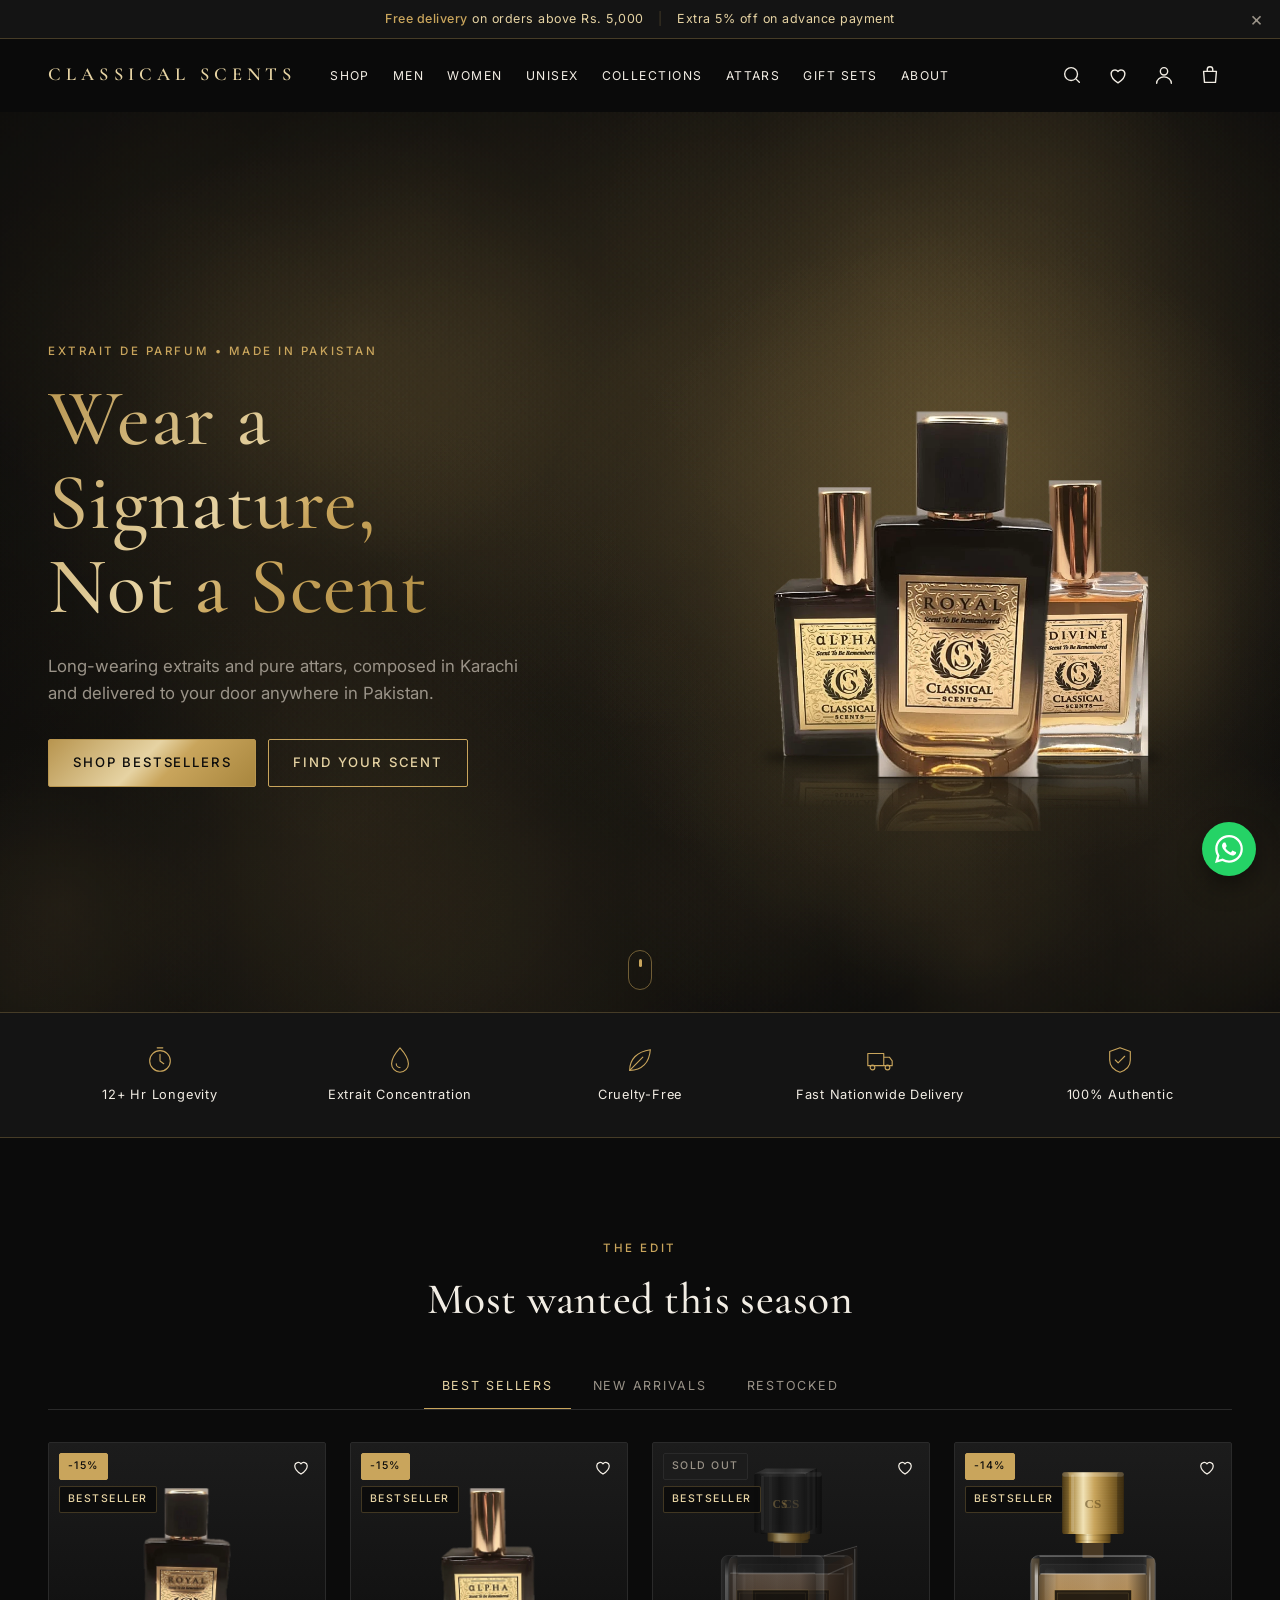
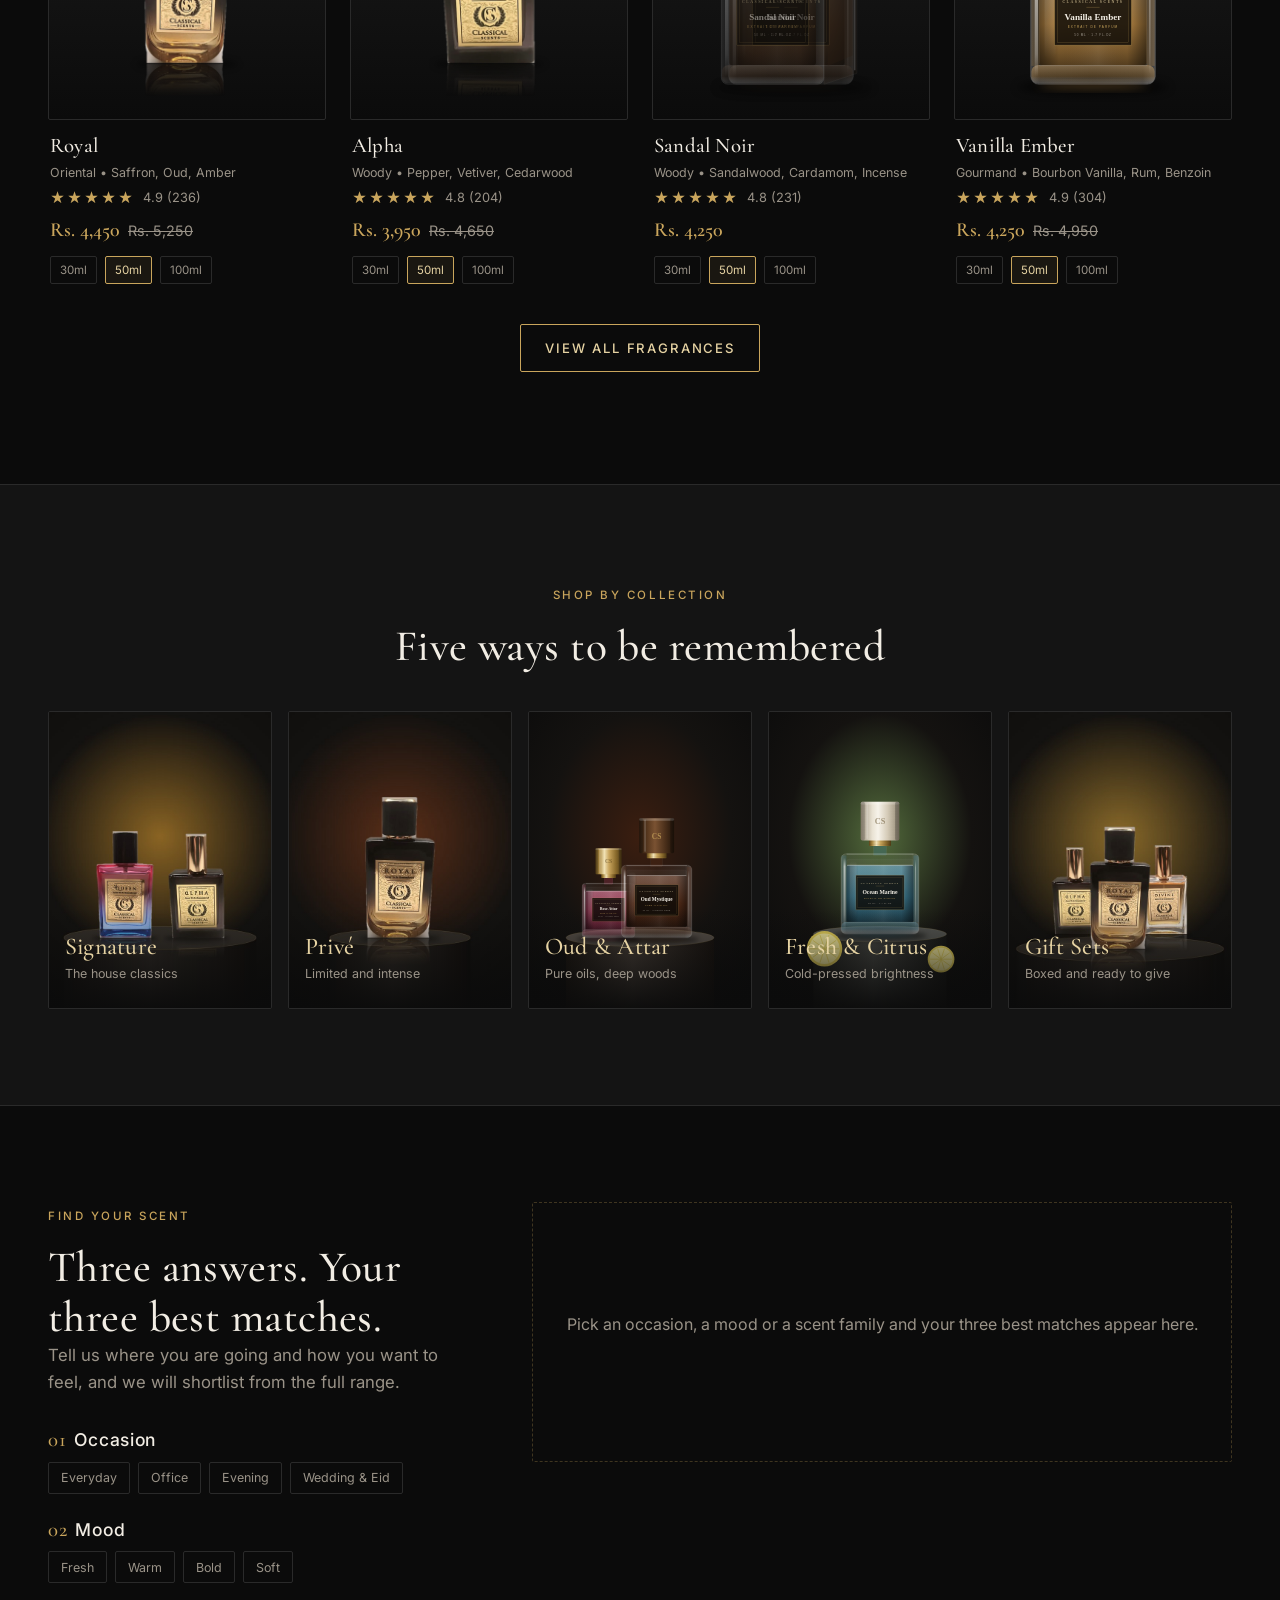
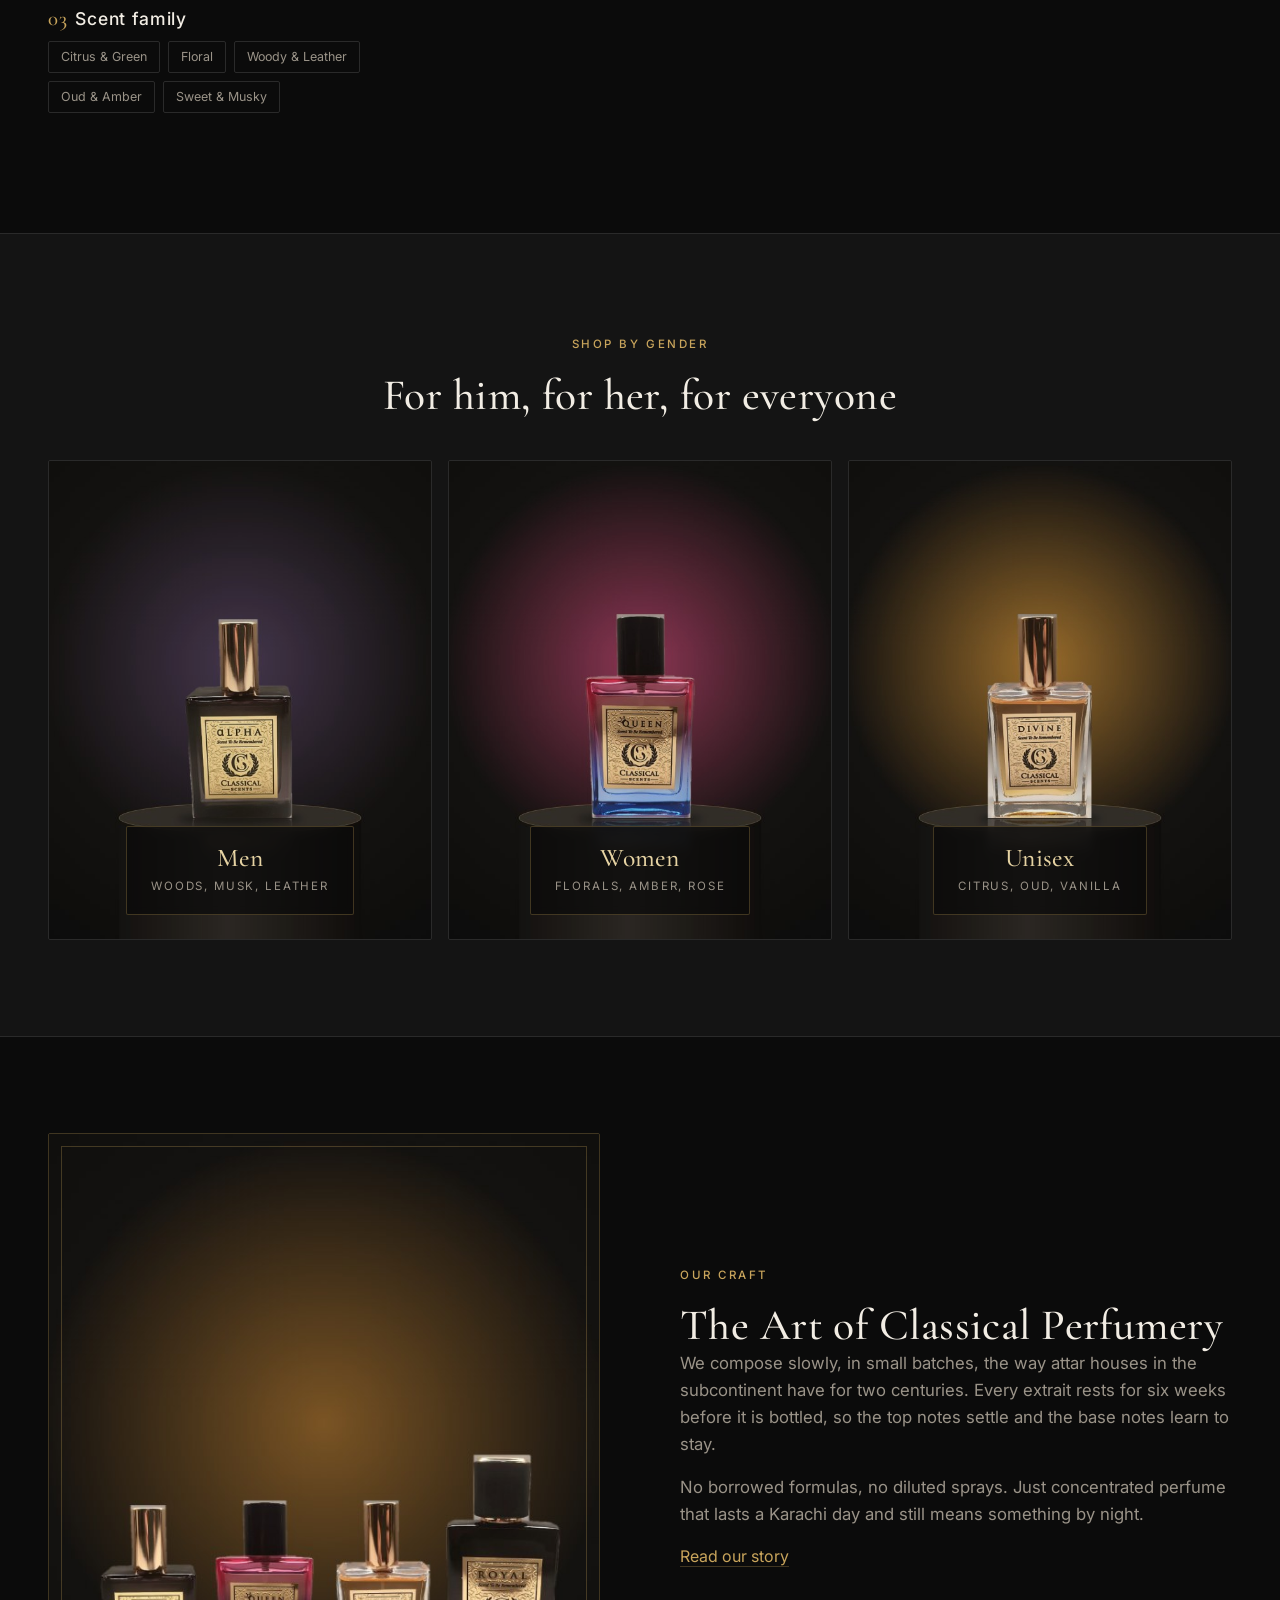
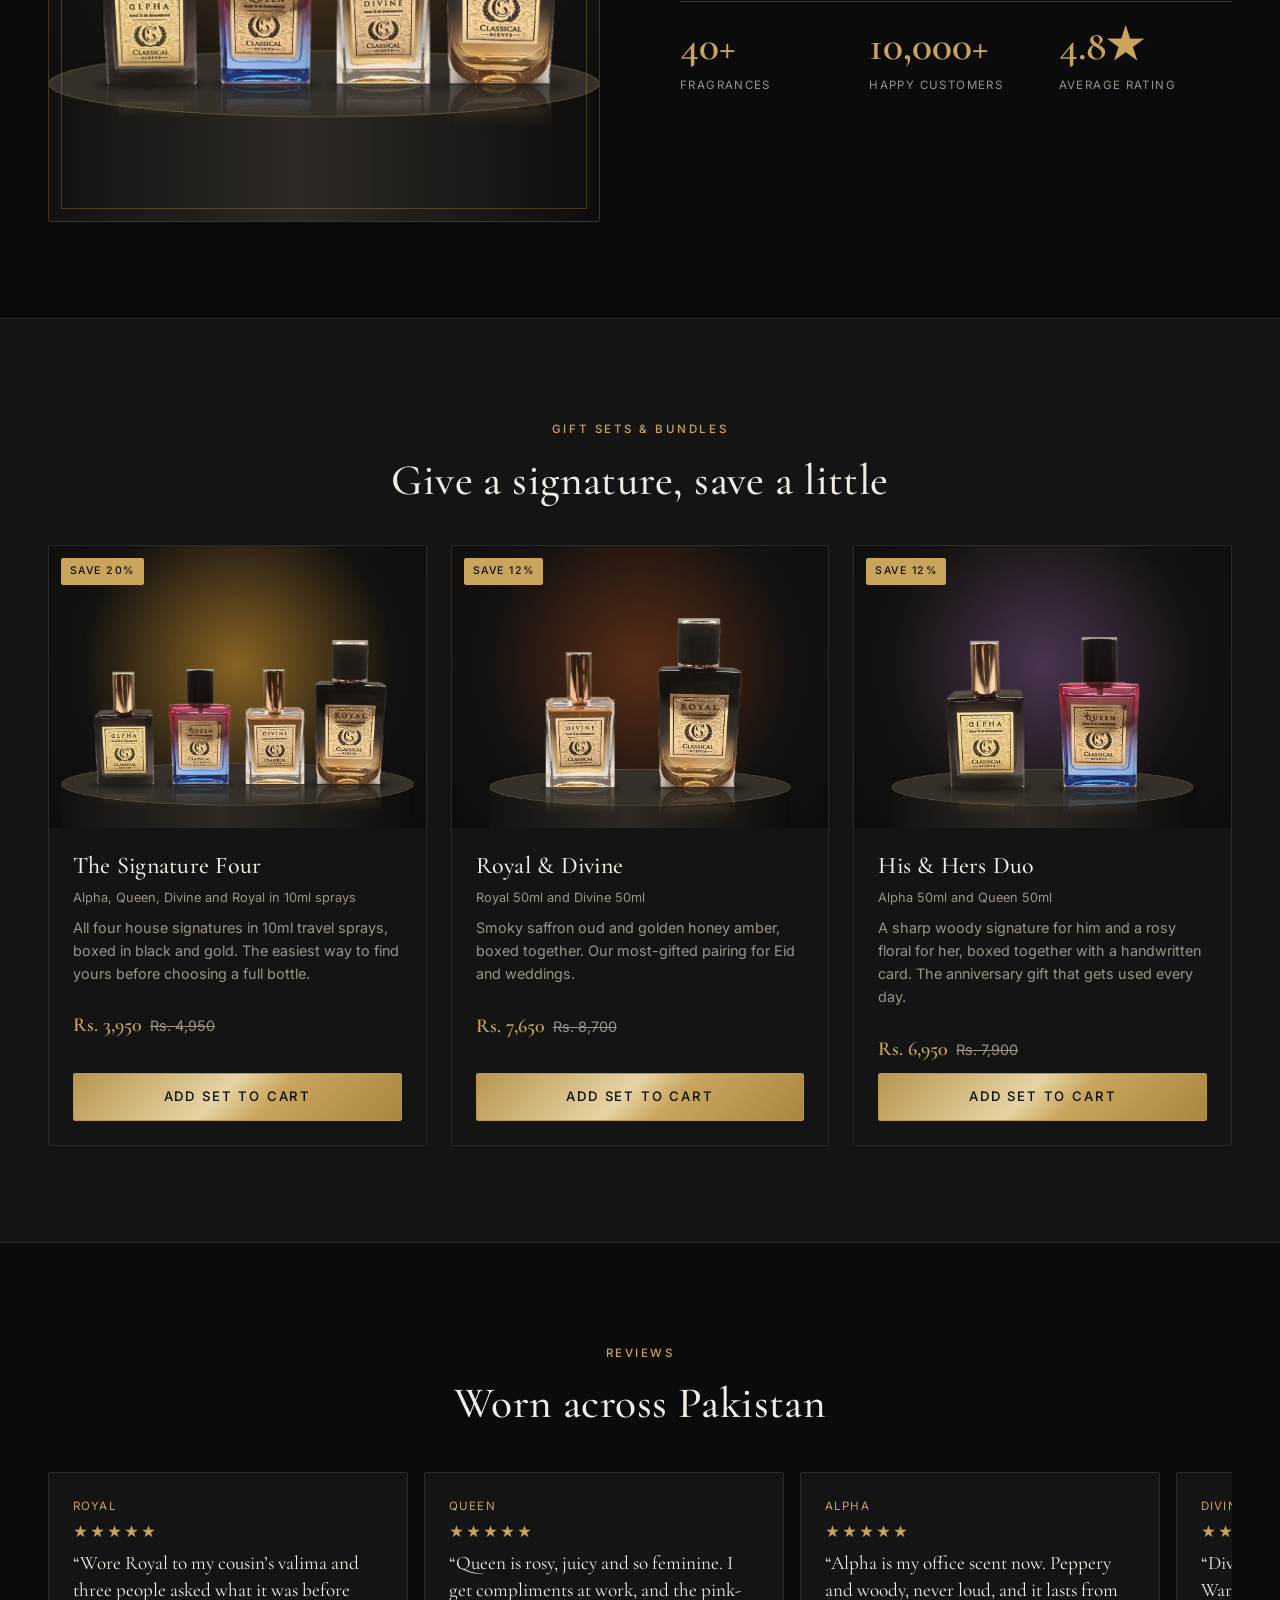
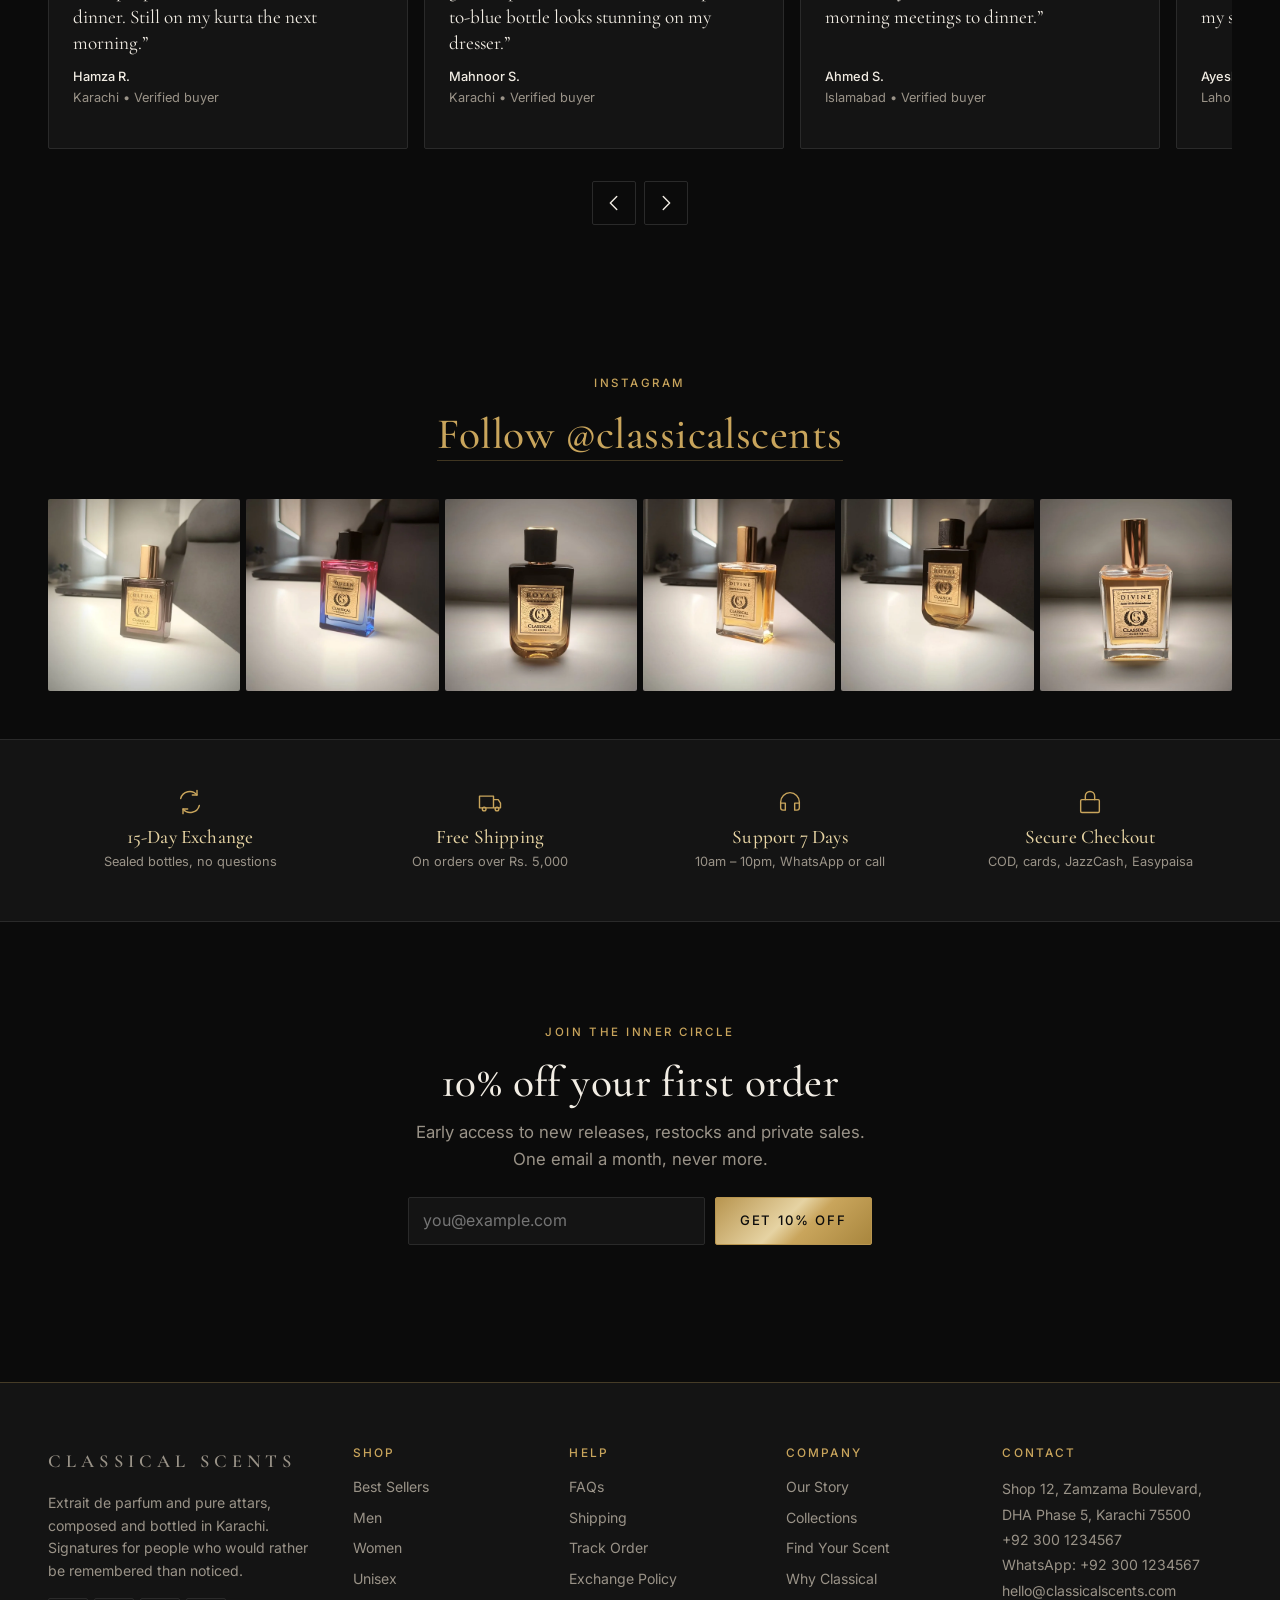
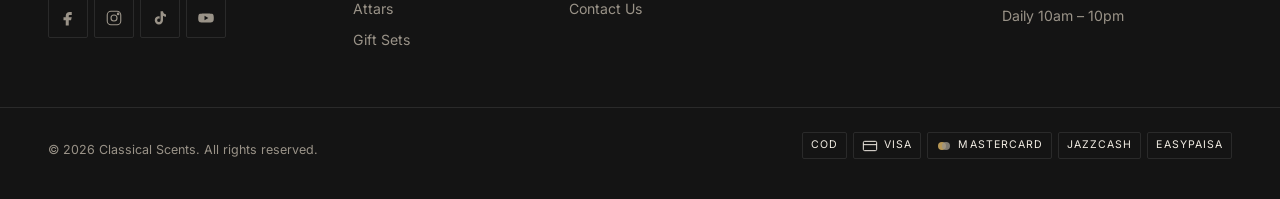
==== commit 3ee9d4fd: "Add real photos of Royal, Queen, Alpha and Divine - Studio cut-outs on transparent backgrounds with " ====
--- a/index.html
+++ b/index.html
@@ -35,7 +35,7 @@
     .hero__cta .btn--gold{background:linear-gradient(135deg,#B8954F,#E6D3A3 45%,#C9A55C 60%,#A8863E);color:#0B0B0B;border-color:#B8954F}
     .hero__cta .btn--outline{border-color:var(--gold);color:var(--gold-pale)}
     .hero__bottle{width:min(86vw,380px);margin:0 auto;animation:float 7s ease-in-out infinite}
-    .hero__bottle svg{display:block;width:100%;height:auto}
+    .hero__bottle img{display:block;width:100%;height:auto}
     .sweep{transform-box:fill-box;transform-origin:center;animation:sweep 6s cubic-bezier(.4,0,.2,1) infinite}
     .hero__scroll{position:absolute;left:50%;bottom:22px;transform:translateX(-50%);width:24px;height:40px;border:1px solid rgba(201,165,92,.5);border-radius:12px;display:block}
     .hero__scroll span{position:absolute;left:50%;top:8px;width:3px;height:8px;margin-left:-1.5px;border-radius:2px;background:var(--gold);animation:scrollDot 2s ease-in-out infinite}
@@ -44,7 +44,7 @@
     @keyframes sweep{0%{transform:translateX(-140%) skewX(-18deg)}45%,100%{transform:translateX(280%) skewX(-18deg)}}
     @keyframes scrollDot{0%{transform:translateY(0);opacity:1}100%{transform:translateY(14px);opacity:0}}
     @keyframes glow{from{opacity:.7}to{opacity:1}}
-    .hero.is-paused .hero__bottle,.hero.is-paused .sweep,.hero.is-paused .hero__glow{animation-play-state:paused}
+    .hero.is-paused .hero__bottle,.hero.is-paused .hero__glow{animation-play-state:paused}
     @media(min-width:768px){.hero__inner{padding-left:32px;padding-right:32px}}@media(min-width:900px){.hero__inner{grid-template-columns:1.1fr 1fr;padding-top:72px;padding-bottom:72px}.hero__bottle{width:min(42vw,560px);margin:0 0 0 auto}}@media(min-width:1200px){.hero__inner{padding-left:48px;padding-right:48px}}
     @media(prefers-reduced-motion:reduce){.hero__text>*,.hero__bottle,.hero__scroll span,.hero__glow{animation:none!important;opacity:1;transform:none}.hero__mist,.sweep{display:none}}
   </style>
@@ -144,94 +144,7 @@
         </div>
       </div>
       <div class="hero__bottle" aria-hidden="true">
-        <svg viewBox="0 0 800 800" width="560" height="560" xmlns="http://www.w3.org/2000/svg">
-<g transform="translate(40 150) scale(.62)" opacity=".92"><defs><linearGradient id="hbgl" x1="0" x2="1"><stop offset="0" stop-color="#fff" stop-opacity=".22"/><stop offset=".07" stop-color="#fff" stop-opacity=".06"/><stop offset=".5" stop-color="#fff" stop-opacity=".02"/><stop offset=".9" stop-color="#fff" stop-opacity=".07"/><stop offset="1" stop-color="#fff" stop-opacity=".26"/></linearGradient>
-<linearGradient id="hblq" x1="0" y1="0" x2="0" y2="1"><stop offset="0" stop-color="#d79f59" stop-opacity=".82"/><stop offset=".55" stop-color="#c97f22" stop-opacity=".9"/><stop offset="1" stop-color="#5a390f" stop-opacity=".97"/></linearGradient>
-<linearGradient id="hblh" x1="0" x2="1"><stop offset="0" stop-color="#000" stop-opacity=".45"/><stop offset=".18" stop-color="#000" stop-opacity="0"/><stop offset=".55" stop-color="#fff" stop-opacity=".06"/><stop offset=".82" stop-color="#000" stop-opacity="0"/><stop offset="1" stop-color="#000" stop-opacity=".5"/></linearGradient>
-<linearGradient id="hbbs" x1="0" y1="0" x2="0" y2="1"><stop offset="0" stop-color="#d79f59" stop-opacity=".55"/><stop offset=".6" stop-color="#c97f22" stop-opacity=".35"/><stop offset="1" stop-color="#fff" stop-opacity=".18"/></linearGradient>
-<linearGradient id="hbcp" x1="0" x2="1"><stop offset="0" stop-color="#040404"/><stop offset="0.22" stop-color="#2c2c2c"/><stop offset="0.5" stop-color="#0e0e0e"/><stop offset="0.76" stop-color="#3a3a3a"/><stop offset="1" stop-color="#050505"/></linearGradient>
-<linearGradient id="hbcs" x1="0" x2="1"><stop offset="0" stop-color="#040404"/><stop offset="0.22" stop-color="#2c2c2c"/><stop offset="0.5" stop-color="#0e0e0e"/><stop offset="0.76" stop-color="#3a3a3a"/><stop offset="1" stop-color="#050505"/></linearGradient>
-<linearGradient id="hbco" x1="0" x2="1"><stop offset="0" stop-color="#5c4418"/><stop offset="0.14" stop-color="#a8863e"/><stop offset="0.34" stop-color="#f1e2b5"/><stop offset="0.52" stop-color="#c9a55c"/><stop offset="0.78" stop-color="#8a6a2c"/><stop offset="1" stop-color="#4f3a14"/></linearGradient>
-<linearGradient id="hbsp" x1="0" y1="0" x2="0" y2="1"><stop offset="0" stop-color="#fff" stop-opacity="0"/><stop offset=".12" stop-color="#fff" stop-opacity=".7"/><stop offset=".8" stop-color="#fff" stop-opacity=".35"/><stop offset="1" stop-color="#fff" stop-opacity="0"/></linearGradient>
-<linearGradient id="hbsw" x1="0" x2="1"><stop offset="0" stop-color="#fff" stop-opacity="0"/><stop offset=".5" stop-color="#fff" stop-opacity=".22"/><stop offset="1" stop-color="#fff" stop-opacity="0"/></linearGradient>
-<filter id="hbbl" x="-50%" y="-50%" width="200%" height="200%"><feGaussianBlur stdDeviation="12"/></filter></defs>
-<ellipse cx="410" cy="732" rx="215" ry="22" fill="#000" opacity=".55" filter="url(#hbbl)"/>
-<polygon points="490,372 580,346 580,692 490,722" fill="#c97f22" fill-opacity=".2" stroke="#fff" stroke-opacity=".22"/>
-<polygon points="500,398 568,368 568,644 500,672" fill="#6f4613" fill-opacity=".75"/>
-<polygon points="500,422 568,392 568,396 500,426" fill="#fff" fill-opacity=".3"/>
-<path d="M574 354V684" stroke="#fff" stroke-opacity=".5" stroke-width="3"/>
-<polygon points="490,372 580,346 580,348 490,374" fill="#fff" fill-opacity=".45"/>
-<rect x="210" y="372" width="280" height="350" rx="18" fill="url(#hbgl)" stroke="#fff" stroke-opacity=".3" stroke-width="1.5"/>
-<rect x="232" y="420" width="236" height="250" rx="8" fill="url(#hblq)"/>
-<rect x="232" y="420" width="236" height="250" rx="8" fill="url(#hblh)"/>
-<rect x="234" y="418" width="232" height="4" rx="2" fill="#fff" opacity=".38"/>
-<rect x="212" y="670" width="276" height="50" rx="16" fill="url(#hbbs)"/>
-<rect x="220" y="390" width="9" height="312" rx="4.5" fill="url(#hbsp)" opacity=".9"/>
-<rect x="250" y="402" width="26" height="250" rx="13" fill="url(#hbsp)" opacity=".14"/>
-<rect x="252" y="466" width="196" height="150" rx="2" fill="#0c0a07" fill-opacity=".84" stroke="#C9A55C" stroke-opacity=".9"/>
-<rect x="260" y="474" width="180" height="134" fill="none" stroke="#C9A55C" stroke-opacity=".45"/>
-<text x="350" y="502" text-anchor="middle" font-family="'Cormorant Garamond',Georgia,'Times New Roman',serif" font-size="11" letter-spacing="4" fill="#E6D3A3">CLASSICAL SCENTS</text>
-<path d="M332 513H368" stroke="#C9A55C" stroke-opacity=".7"/>
-<text x="350" y="546" text-anchor="middle" font-family="'Cormorant Garamond',Georgia,'Times New Roman',serif" font-size="25" font-weight="600" fill="#F2EDE4">Velvet Amber</text>
-<text x="350" y="570" text-anchor="middle" font-family="Inter,'Segoe UI',Arial,sans-serif" font-size="8.5" letter-spacing="3" fill="#C9A55C">EXTRAIT DE PARFUM</text>
-<text x="350" y="592" text-anchor="middle" font-family="Inter,'Segoe UI',Arial,sans-serif" font-size="8.5" letter-spacing="2" fill="#9A9388">50 ML · 1.7 FL.OZ</text>
-<polygon points="352,330 412,330 436,322 376,322" fill="#fff" fill-opacity=".12"/>
-<rect x="352" y="330" width="60" height="44" fill="#c97f22" fill-opacity=".3" stroke="#fff" stroke-opacity=".18"/>
-<rect x="336" y="306" width="92" height="28" rx="3" fill="url(#hbco)"/>
-<polygon points="428,306 452,298 452,326 428,334" fill="#5c4418"/>
-<polygon points="300,150 330,136 470,136 440,150" fill="url(#hbcs)" opacity=".9"/>
-<polygon points="300,150 330,136 470,136 440,150" fill="#fff" opacity=".2"/>
-<rect x="300" y="150" width="140" height="160" rx="5" fill="url(#hbcp)"/>
-<polygon points="440,150 470,136 470,296 440,310" fill="url(#hbcs)"/>
-<polygon points="440,150 470,136 470,296 440,310" fill="#000" opacity=".35"/>
-
-<rect x="318" y="156" width="8" height="148" rx="4" fill="#fff" opacity=".16"/>
-<text x="370" y="244" text-anchor="middle" font-family="'Cormorant Garamond',Georgia,'Times New Roman',serif" font-size="32" font-weight="600" fill="#C9A55C" fill-opacity="0.75">CS</text></g>
-<g transform="translate(110 40) scale(.9)"><defs><linearGradient id="hagl" x1="0" x2="1"><stop offset="0" stop-color="#fff" stop-opacity=".22"/><stop offset=".07" stop-color="#fff" stop-opacity=".06"/><stop offset=".5" stop-color="#fff" stop-opacity=".02"/><stop offset=".9" stop-color="#fff" stop-opacity=".07"/><stop offset="1" stop-color="#fff" stop-opacity=".26"/></linearGradient>
-<linearGradient id="halq" x1="0" y1="0" x2="0" y2="1"><stop offset="0" stop-color="#b38f5b" stop-opacity=".82"/><stop offset=".55" stop-color="#9a6a24" stop-opacity=".9"/><stop offset="1" stop-color="#453010" stop-opacity=".97"/></linearGradient>
-<linearGradient id="halh" x1="0" x2="1"><stop offset="0" stop-color="#000" stop-opacity=".45"/><stop offset=".18" stop-color="#000" stop-opacity="0"/><stop offset=".55" stop-color="#fff" stop-opacity=".06"/><stop offset=".82" stop-color="#000" stop-opacity="0"/><stop offset="1" stop-color="#000" stop-opacity=".5"/></linearGradient>
-<linearGradient id="habs" x1="0" y1="0" x2="0" y2="1"><stop offset="0" stop-color="#b38f5b" stop-opacity=".55"/><stop offset=".6" stop-color="#9a6a24" stop-opacity=".35"/><stop offset="1" stop-color="#fff" stop-opacity=".18"/></linearGradient>
-<linearGradient id="hacp" x1="0" x2="1"><stop offset="0" stop-color="#5c4418"/><stop offset="0.14" stop-color="#a8863e"/><stop offset="0.34" stop-color="#f1e2b5"/><stop offset="0.52" stop-color="#c9a55c"/><stop offset="0.78" stop-color="#8a6a2c"/><stop offset="1" stop-color="#4f3a14"/></linearGradient>
-<linearGradient id="hacs" x1="0" x2="1"><stop offset="0" stop-color="#5c4418"/><stop offset="0.14" stop-color="#a8863e"/><stop offset="0.34" stop-color="#f1e2b5"/><stop offset="0.52" stop-color="#c9a55c"/><stop offset="0.78" stop-color="#8a6a2c"/><stop offset="1" stop-color="#4f3a14"/></linearGradient>
-<linearGradient id="haco" x1="0" x2="1"><stop offset="0" stop-color="#5c4418"/><stop offset="0.14" stop-color="#a8863e"/><stop offset="0.34" stop-color="#f1e2b5"/><stop offset="0.52" stop-color="#c9a55c"/><stop offset="0.78" stop-color="#8a6a2c"/><stop offset="1" stop-color="#4f3a14"/></linearGradient>
-<linearGradient id="hasp" x1="0" y1="0" x2="0" y2="1"><stop offset="0" stop-color="#fff" stop-opacity="0"/><stop offset=".12" stop-color="#fff" stop-opacity=".7"/><stop offset=".8" stop-color="#fff" stop-opacity=".35"/><stop offset="1" stop-color="#fff" stop-opacity="0"/></linearGradient>
-<linearGradient id="hasw" x1="0" x2="1"><stop offset="0" stop-color="#fff" stop-opacity="0"/><stop offset=".5" stop-color="#fff" stop-opacity=".22"/><stop offset="1" stop-color="#fff" stop-opacity="0"/></linearGradient>
-<filter id="habl" x="-50%" y="-50%" width="200%" height="200%"><feGaussianBlur stdDeviation="12"/></filter><clipPath id="haclip"><rect x="230" y="372" width="340" height="350" rx="22"/></clipPath></defs>
-<ellipse cx="400" cy="730" rx="205" ry="20" fill="#000" opacity=".55" filter="url(#habl)"/>
-<ellipse cx="400" cy="726" rx="150" ry="9" fill="#9a6a24" opacity=".35" filter="url(#habl)"/>
-<rect x="372" y="330" width="56" height="48" fill="#9a6a24" fill-opacity=".3" stroke="#fff" stroke-opacity=".18"/>
-<rect x="230" y="372" width="340" height="350" rx="22" fill="url(#hagl)" stroke="#fff" stroke-opacity=".28" stroke-width="1.5"/>
-<rect x="254" y="396" width="292" height="274" rx="10" fill="#fff" fill-opacity=".03" stroke="#fff" stroke-opacity=".14"/>
-<rect x="254" y="422" width="292" height="248" rx="8" fill="url(#halq)"/>
-<rect x="254" y="422" width="292" height="248" rx="8" fill="url(#halh)"/>
-<rect x="256" y="420" width="288" height="4" rx="2" fill="#fff" opacity=".38"/>
-<rect x="232" y="380" width="22" height="292" fill="#9a6a24" fill-opacity=".22"/>
-<rect x="546" y="380" width="22" height="292" fill="#9a6a24" fill-opacity=".28"/>
-<rect x="232" y="670" width="336" height="50" rx="18" fill="url(#habs)"/>
-<path d="M252 671H548" stroke="#fff" stroke-opacity=".4"/>
-<path d="M250 719H550" stroke="#fff" stroke-opacity=".25"/>
-<rect x="241" y="390" width="9" height="312" rx="4.5" fill="url(#hasp)" opacity=".85"/>
-<rect x="553" y="398" width="4" height="296" rx="2" fill="url(#hasp)" opacity=".55"/>
-<rect x="268" y="404" width="30" height="250" rx="15" fill="url(#hasp)" opacity=".14"/>
-<path d="M254 374H546" stroke="#fff" stroke-opacity=".55" stroke-width="2"/>
-<rect x="295" y="466" width="210" height="150" rx="2" fill="#0c0a07" fill-opacity=".84" stroke="#C9A55C" stroke-opacity=".9"/>
-<rect x="303" y="474" width="194" height="134" fill="none" stroke="#C9A55C" stroke-opacity=".45"/>
-<text x="400" y="502" text-anchor="middle" font-family="'Cormorant Garamond',Georgia,'Times New Roman',serif" font-size="11" letter-spacing="4" fill="#E6D3A3">CLASSICAL SCENTS</text>
-<path d="M382 513H418" stroke="#C9A55C" stroke-opacity=".7"/>
-<text x="400" y="546" text-anchor="middle" font-family="'Cormorant Garamond',Georgia,'Times New Roman',serif" font-size="30" font-weight="600" fill="#F2EDE4">Aurum Oud</text>
-<text x="400" y="570" text-anchor="middle" font-family="Inter,'Segoe UI',Arial,sans-serif" font-size="8.5" letter-spacing="3" fill="#C9A55C">EXTRAIT DE PARFUM</text>
-<text x="400" y="592" text-anchor="middle" font-family="Inter,'Segoe UI',Arial,sans-serif" font-size="8.5" letter-spacing="2" fill="#9A9388">50 ML · 1.7 FL.OZ</text>
-<g clip-path="url(#haclip)"><rect class="sweep" x="230" y="360" width="120" height="380" fill="url(#hasw)"/></g>
-<rect x="352" y="310" width="96" height="28" rx="3" fill="url(#haco)"/>
-<path d="M352 317H448M352 331H448" stroke="#000" stroke-opacity=".25"/>
-<rect x="316" y="146" width="168" height="168" rx="7" fill="url(#hacp)"/>
-<rect x="316" y="146" width="168" height="12" rx="6" fill="#fff" opacity=".22"/>
-<path d="M318 164H482M318 171H482M318 178H482M318 185H482M318 192H482M318 199H482M318 206H482M318 213H482M318 220H482M318 227H482M318 234H482M318 241H482M318 248H482M318 255H482M318 262H482M318 269H482M318 276H482M318 283H482M318 290H482M318 297H482M318 304H482" stroke="#fff" stroke-opacity="0.07" stroke-width=".8"/>
-<rect x="316" y="146" width="18" height="168" rx="7" fill="#000" opacity=".18"/>
-<rect x="466" y="146" width="18" height="168" rx="7" fill="#000" opacity=".25"/>
-<rect x="340" y="152" width="8" height="156" rx="4" fill="#fff" opacity="0.18"/>
-<text x="400" y="244" text-anchor="middle" font-family="'Cormorant Garamond',Georgia,'Times New Roman',serif" font-size="36" font-weight="600" fill="#4a3610" fill-opacity="0.5">CS</text></g>
-</svg>
+        <picture><source type="image/webp" srcset="images/hero-bottles.webp"><img src="images/hero-bottles.png" width="1000" height="1000" alt="" fetchpriority="high" decoding="async"></picture>
       </div>
     </div>
     <a class="hero__scroll" href="#trust" aria-label="Scroll to explore"><span></span></a>
@@ -278,11 +191,11 @@
         <h2 id="coll-title">Five ways to be remembered</h2>
       </div>
       <div class="collections">
-        <a class="coll reveal" href="shop.html?collection=signature"><img src="images/collection-signature.svg" width="600" height="800" alt="Signature collection bottle in dark gold light" loading="lazy" decoding="async"><div class="coll__text"><h3>Signature</h3><p>The house classics</p></div></a>
-        <a class="coll reveal" href="shop.html?collection=prive"><img src="images/collection-prive.svg" width="600" height="800" alt="Privé collection bottle against black velvet" loading="lazy" decoding="async"><div class="coll__text"><h3>Privé</h3><p>Limited and intense</p></div></a>
+        <a class="coll reveal" href="shop.html?collection=signature"><img src="images/collection-signature.jpg" width="600" height="800" alt="Signature collection bottle in dark gold light" loading="lazy" decoding="async"><div class="coll__text"><h3>Signature</h3><p>The house classics</p></div></a>
+        <a class="coll reveal" href="shop.html?collection=prive"><img src="images/collection-prive.jpg" width="600" height="800" alt="Privé collection bottle against black velvet" loading="lazy" decoding="async"><div class="coll__text"><h3>Privé</h3><p>Limited and intense</p></div></a>
         <a class="coll reveal" href="shop.html?collection=oud-attar"><img src="images/collection-oud-attar.svg" width="600" height="800" alt="Oud and attar oil bottle" loading="lazy" decoding="async"><div class="coll__text"><h3>Oud &amp; Attar</h3><p>Pure oils, deep woods</p></div></a>
         <a class="coll reveal" href="shop.html?collection=fresh-citrus"><img src="images/collection-fresh-citrus.svg" width="600" height="800" alt="Fresh and citrus collection bottle" loading="lazy" decoding="async"><div class="coll__text"><h3>Fresh &amp; Citrus</h3><p>Cold-pressed brightness</p></div></a>
-        <a class="coll coll--wide reveal" href="shop.html?collection=gift-sets"><img src="images/collection-gift-sets.svg" width="600" height="800" alt="Gift set box with three bottles" loading="lazy" decoding="async"><div class="coll__text"><h3>Gift Sets</h3><p>Boxed and ready to give</p></div></a>
+        <a class="coll coll--wide reveal" href="shop.html?collection=gift-sets"><img src="images/collection-gift-sets.jpg" width="600" height="800" alt="Gift set box with three bottles" loading="lazy" decoding="async"><div class="coll__text"><h3>Gift Sets</h3><p>Boxed and ready to give</p></div></a>
       </div>
     </div>
   </section>
@@ -337,9 +250,9 @@
         <h2 id="gender-title">For him, for her, for everyone</h2>
       </div>
       <div class="genders">
-        <a class="gender reveal" href="shop.html?gender=men"><img src="images/gender-men.svg" width="600" height="750" alt="Dark bottle for men" loading="lazy" decoding="async"><span class="gender__label"><h3>Men</h3><span>Woods, musk, leather</span></span></a>
-        <a class="gender reveal" href="shop.html?gender=women"><img src="images/gender-women.svg" width="600" height="750" alt="Pale gold bottle for women" loading="lazy" decoding="async"><span class="gender__label"><h3>Women</h3><span>Florals, amber, rose</span></span></a>
-        <a class="gender reveal" href="shop.html?gender=unisex"><img src="images/gender-unisex.svg" width="600" height="750" alt="Amber bottle for everyone" loading="lazy" decoding="async"><span class="gender__label"><h3>Unisex</h3><span>Citrus, oud, vanilla</span></span></a>
+        <a class="gender reveal" href="shop.html?gender=men"><img src="images/gender-men.jpg" width="600" height="750" alt="Alpha bottle for men" loading="lazy" decoding="async"><span class="gender__label"><h3>Men</h3><span>Woods, musk, leather</span></span></a>
+        <a class="gender reveal" href="shop.html?gender=women"><img src="images/gender-women.jpg" width="600" height="750" alt="Queen bottle for women" loading="lazy" decoding="async"><span class="gender__label"><h3>Women</h3><span>Florals, amber, rose</span></span></a>
+        <a class="gender reveal" href="shop.html?gender=unisex"><img src="images/gender-unisex.jpg" width="600" height="750" alt="Divine bottle for everyone" loading="lazy" decoding="async"><span class="gender__label"><h3>Unisex</h3><span>Citrus, oud, vanilla</span></span></a>
       </div>
     </div>
   </section>
@@ -347,7 +260,7 @@
   <!-- Story -->
   <section class="section" aria-labelledby="story-title">
     <div class="container story">
-      <div class="story__media reveal"><img src="images/about-1.svg" width="600" height="750" alt="Perfumer's bench with glass vials and a brass scale" loading="lazy" decoding="async"></div>
+      <div class="story__media reveal"><img src="images/about-1.jpg" width="600" height="750" alt="Alpha, Queen, Divine and Royal bottles in a row" loading="lazy" decoding="async"></div>
       <div class="reveal">
         <p class="eyebrow">Our Craft</p>
         <h2 id="story-title">The Art of Classical Perfumery</h2>
@@ -399,12 +312,12 @@
         <h2 id="insta-title"><a class="link" href="https://instagram.com/classicalscents" target="_blank" rel="noopener">Follow @classicalscents</a></h2>
       </div>
       <div class="insta">
-        <a href="https://instagram.com/classicalscents" target="_blank" rel="noopener" aria-label="Instagram post: Aurum Oud on a marble tray"><img src="images/insta-1.svg" width="400" height="400" alt="" loading="lazy" decoding="async"></a>
-        <a href="https://instagram.com/classicalscents" target="_blank" rel="noopener" aria-label="Instagram post: Rose petals and attar vial"><img src="images/insta-2.svg" width="400" height="400" alt="" loading="lazy" decoding="async"></a>
-        <a href="https://instagram.com/classicalscents" target="_blank" rel="noopener" aria-label="Instagram post: Gift set unboxing"><img src="images/insta-3.svg" width="400" height="400" alt="" loading="lazy" decoding="async"></a>
-        <a href="https://instagram.com/classicalscents" target="_blank" rel="noopener" aria-label="Instagram post: Citrus Veil by the sea"><img src="images/insta-4.svg" width="400" height="400" alt="" loading="lazy" decoding="async"></a>
-        <a href="https://instagram.com/classicalscents" target="_blank" rel="noopener" aria-label="Instagram post: Saffron threads close up"><img src="images/insta-5.svg" width="400" height="400" alt="" loading="lazy" decoding="async"></a>
-        <a href="https://instagram.com/classicalscents" target="_blank" rel="noopener" aria-label="Instagram post: The atelier in Karachi"><img src="images/insta-6.svg" width="400" height="400" alt="" loading="lazy" decoding="async"></a>
+        <a href="https://instagram.com/classicalscents" target="_blank" rel="noopener" aria-label="Instagram post: Alpha by the window"><img src="images/products/alpha-2.webp" width="400" height="400" alt="" loading="lazy" decoding="async"></a>
+        <a href="https://instagram.com/classicalscents" target="_blank" rel="noopener" aria-label="Instagram post: Queen on the desk"><img src="images/products/queen-2.webp" width="400" height="400" alt="" loading="lazy" decoding="async"></a>
+        <a href="https://instagram.com/classicalscents" target="_blank" rel="noopener" aria-label="Instagram post: Royal in the studio"><img src="images/products/royal-3.webp" width="400" height="400" alt="" loading="lazy" decoding="async"></a>
+        <a href="https://instagram.com/classicalscents" target="_blank" rel="noopener" aria-label="Instagram post: Divine in morning light"><img src="images/products/divine-2.webp" width="400" height="400" alt="" loading="lazy" decoding="async"></a>
+        <a href="https://instagram.com/classicalscents" target="_blank" rel="noopener" aria-label="Instagram post: Royal by the window"><img src="images/products/royal-2.webp" width="400" height="400" alt="" loading="lazy" decoding="async"></a>
+        <a href="https://instagram.com/classicalscents" target="_blank" rel="noopener" aria-label="Instagram post: Divine close up"><img src="images/products/divine-3.webp" width="400" height="400" alt="" loading="lazy" decoding="async"></a>
       </div>
     </div>
   </section>
--- a/css/style.css
+++ b/css/style.css
@@ -260,6 +260,7 @@
 .card:hover .card__media { border-color: var(--line-gold); }
 .card__media img { position: absolute; inset: 0; width: 100%; height: 100%; object-fit: contain; padding: 6%; transition: opacity .5s var(--ease), transform .8s var(--ease); }
 .card__media .card__alt { opacity: 0; }
+.card__media img.is-photo, .gallery__main img.is-photo, .quick__media img.is-photo { object-fit: cover; padding: 0; }
 .card:hover .card__media .card__alt { opacity: 1; }
 .card:hover .card__media .card__main { transform: scale(1.04); }
 .card__badges { position: absolute; top: 10px; left: 10px; display: flex; flex-direction: column; align-items: flex-start; gap: 6px; z-index: 2; }
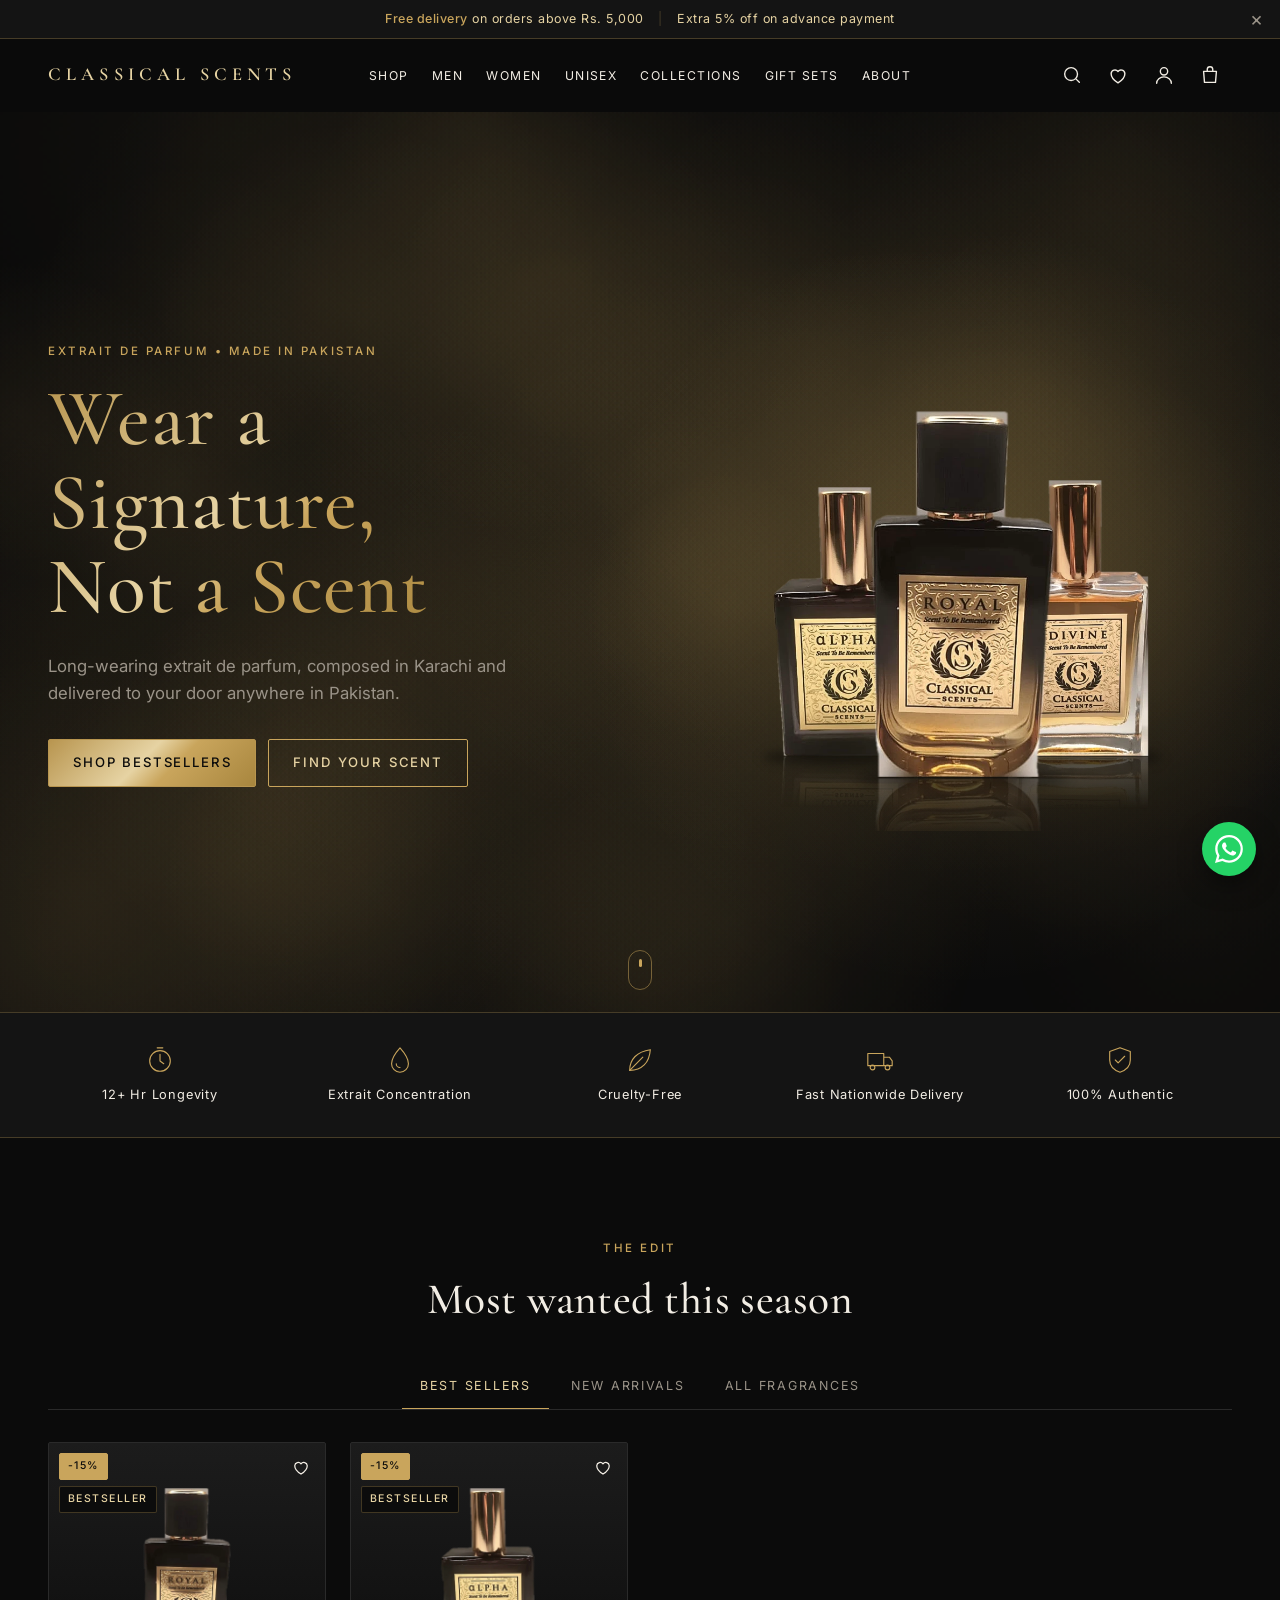
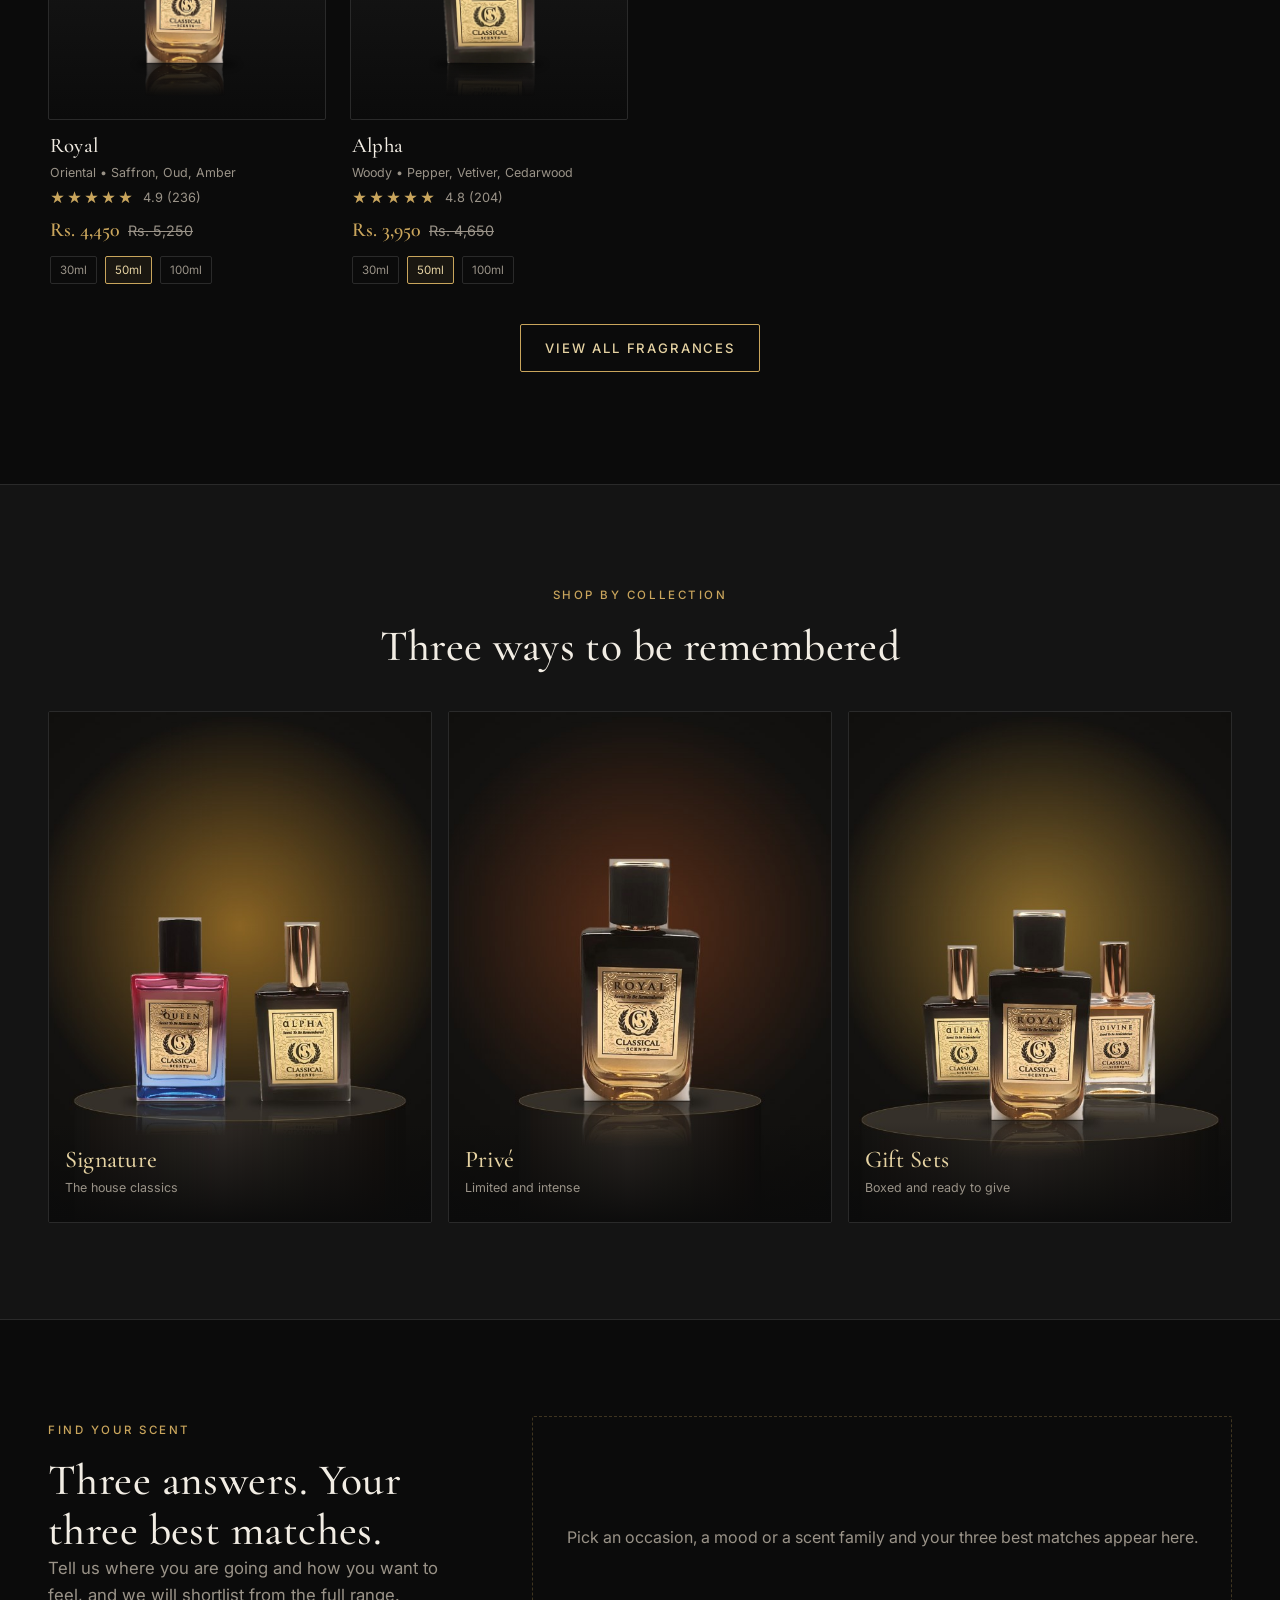
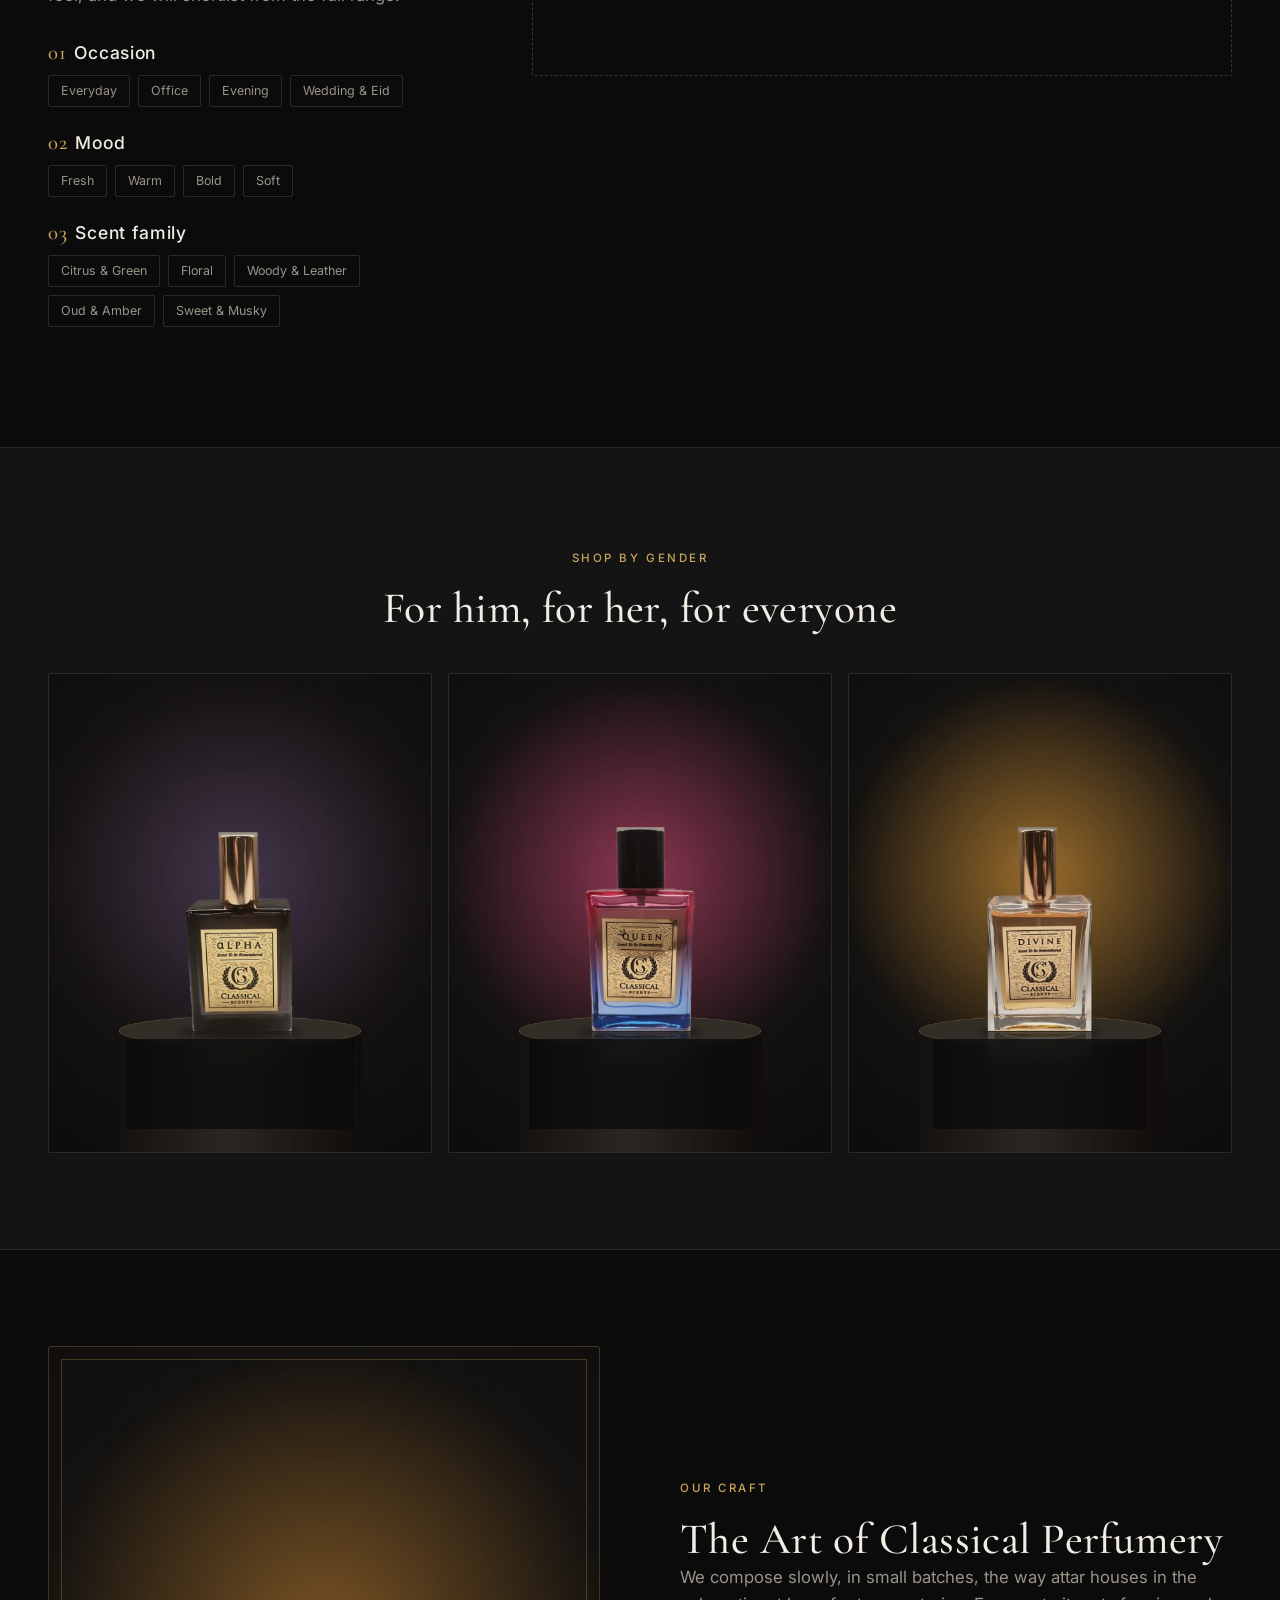
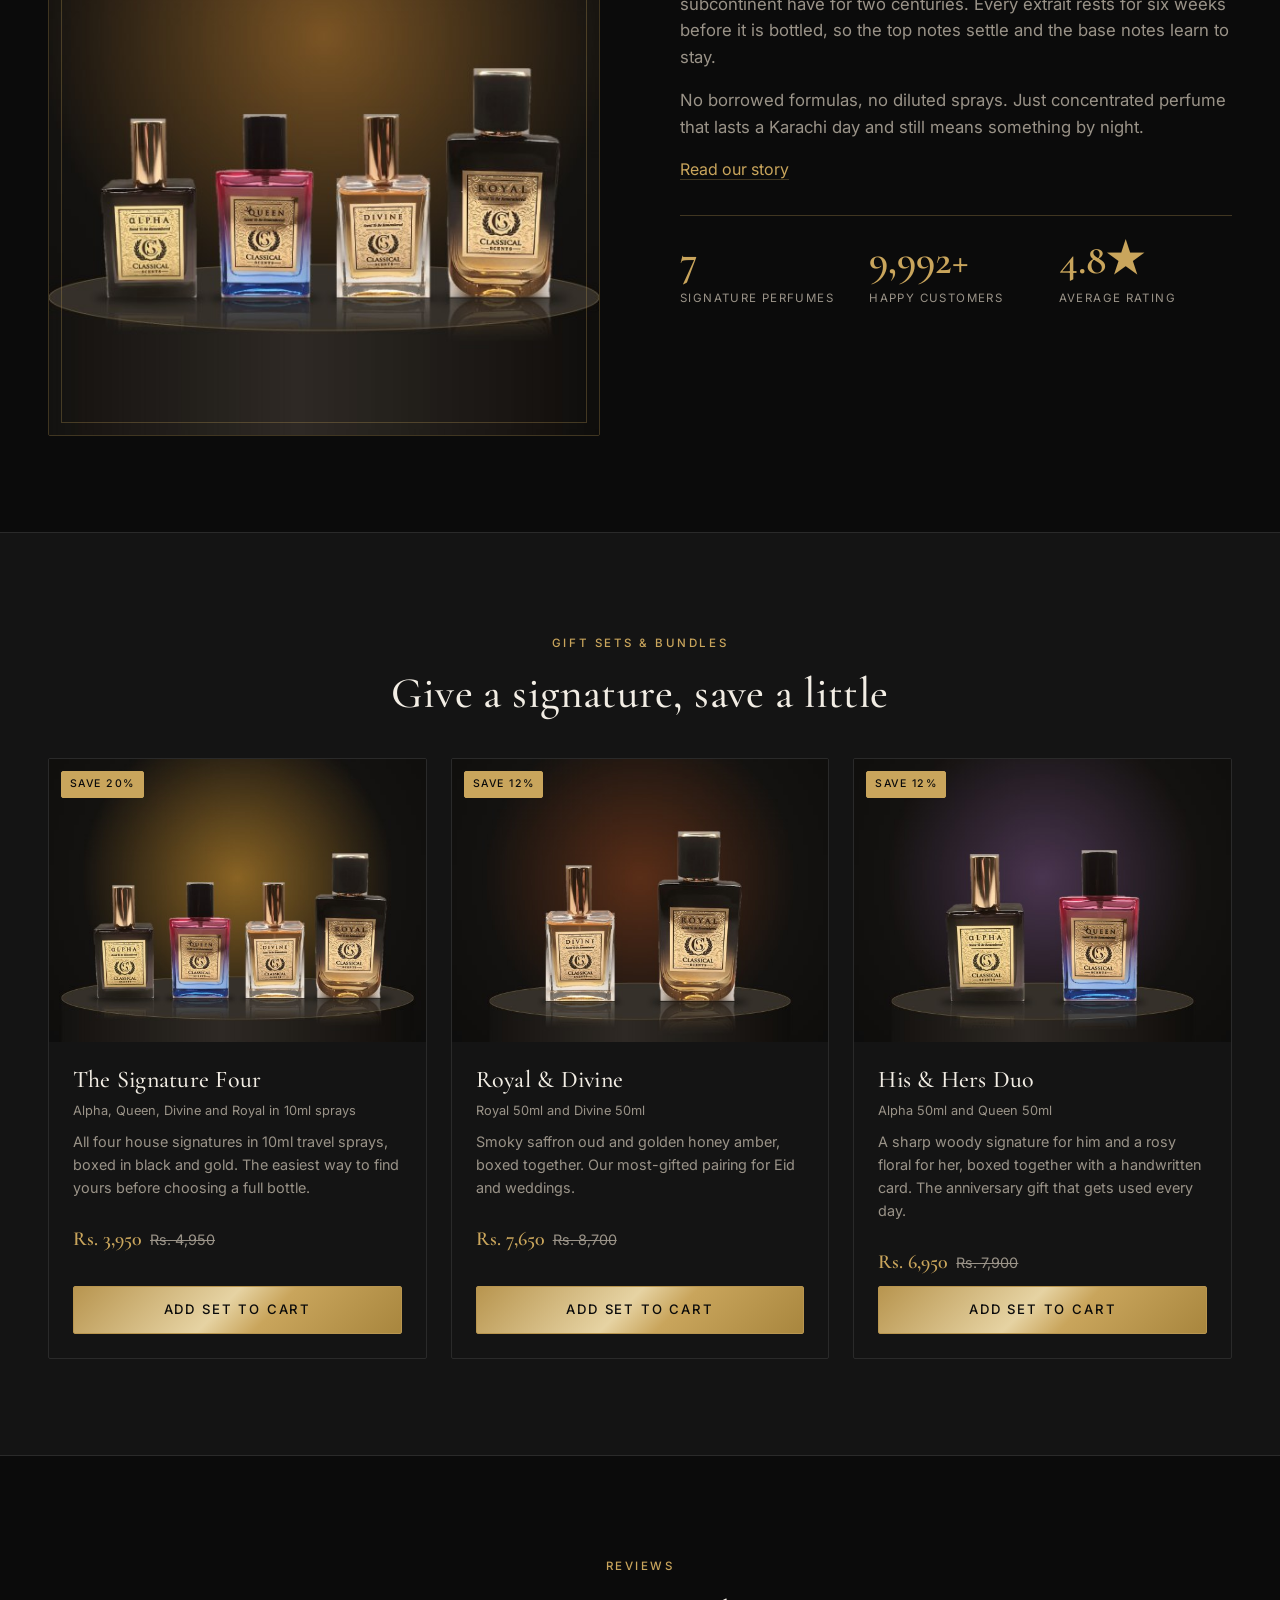
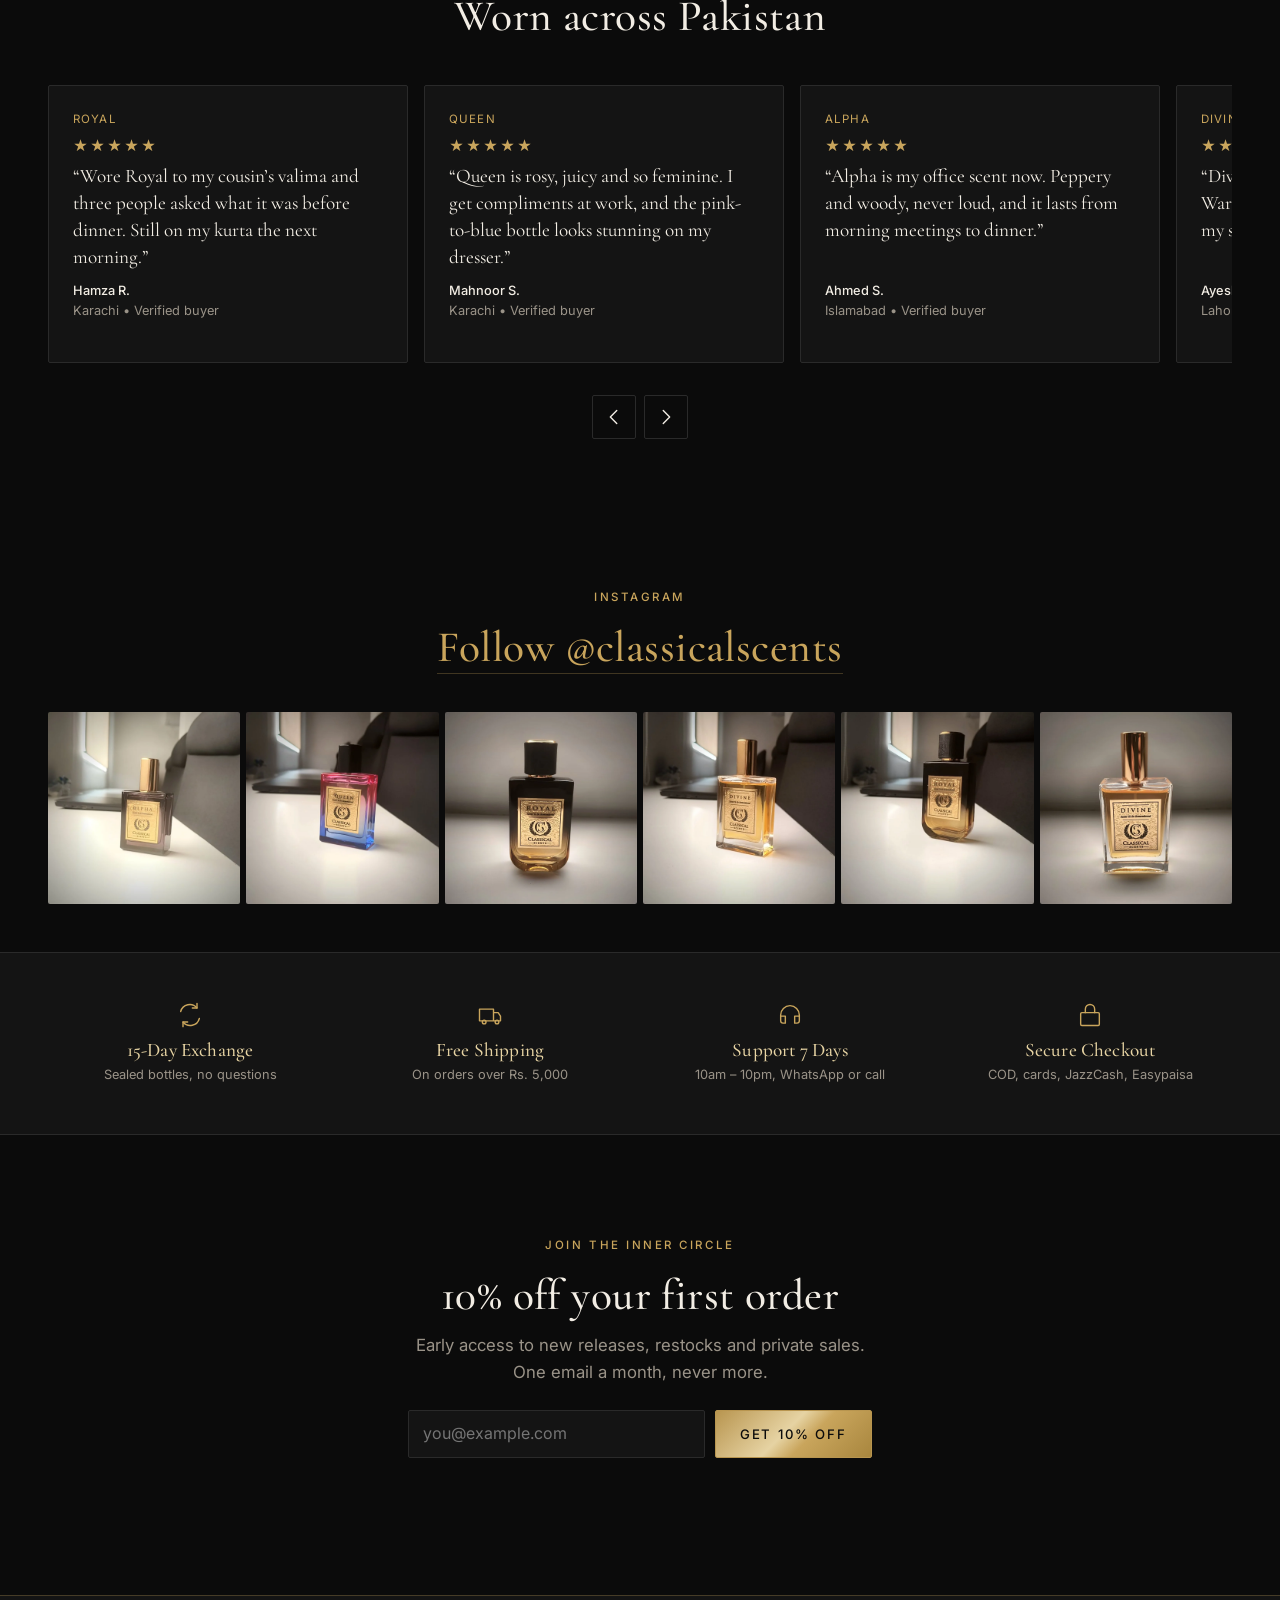
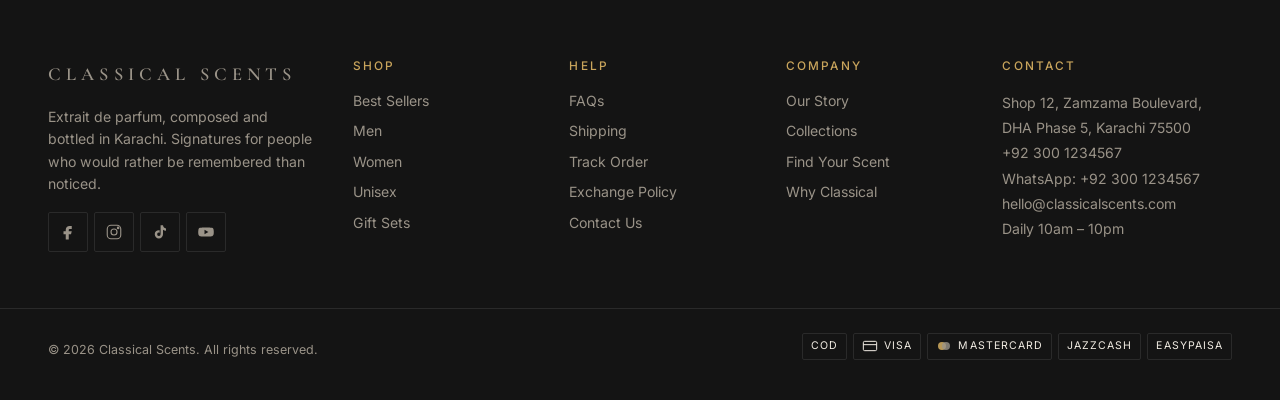
==== commit 5633f0de: "Remove demo perfumes; site now shows only Royal, Queen, Alpha and Divine - Drop the 12 demo products" ====
--- a/index.html
+++ b/index.html
@@ -1,471 +1,471 @@
-<!DOCTYPE html>
-<html lang="en" class="no-js">
-<head>
-  <meta charset="utf-8">
-  <meta name="viewport" content="width=device-width, initial-scale=1">
-  <title>Classical Scents | Luxury Perfume &amp; Attar in Pakistan</title>
-  <meta name="description" content="Long-wearing extrait de parfum and pure attars composed in Karachi. Men, women and unisex fragrances with free nationwide delivery over Rs. 5,000.">
-  <link rel="canonical" href="https://classicalscents.com/">
-  <meta name="theme-color" content="#0B0B0B">
-  <meta property="og:type" content="website">
-  <meta property="og:site_name" content="Classical Scents">
-  <meta property="og:title" content="Classical Scents | Wear a Signature, Not a Scent">
-  <meta property="og:description" content="Long-wearing extrait de parfum and pure attars composed in Karachi, delivered across Pakistan.">
-  <meta property="og:url" content="https://classicalscents.com/">
-  <meta property="og:image" content="https://classicalscents.com/images/og-cover.png">
-  <meta name="twitter:card" content="summary_large_image">
-  <meta name="twitter:title" content="Classical Scents | Wear a Signature, Not a Scent">
-  <meta name="twitter:description" content="Long-wearing extrait de parfum and pure attars composed in Karachi, delivered across Pakistan.">
-  <meta name="twitter:image" content="https://classicalscents.com/images/og-cover.png">
-  <style>
-    /* Critical CSS: tokens + hero, so the first fold paints before style.css arrives. */
-    :root{--bg:#0B0B0B;--gold:#C9A55C;--gold-pale:#E6D3A3;--text:#F2EDE4;--muted:#9A9388;--serif:"Cormorant Garamond",Georgia,serif;--sans:"Inter",system-ui,sans-serif}
-    html{-webkit-text-size-adjust:100%}body{margin:0;background:var(--bg);color:var(--text);font-family:var(--sans);line-height:1.6}
-    .announce{min-height:38px}.header{min-height:72px}
-    .hero{position:relative;min-height:100vh;min-height:100svh;display:flex;align-items:center;overflow:hidden;background:#0B0B0B radial-gradient(ellipse 60% 50% at 72% 50%,rgba(201,165,92,.1),transparent 70%)}
-    .hero__mist{position:absolute;inset:0;width:100%;height:100%;opacity:.9}
-    .hero__glow{position:absolute;inset:0;background:radial-gradient(circle at 75% 55%,rgba(201,165,92,.14),transparent 35%),radial-gradient(circle at 20% 85%,rgba(201,165,92,.06),transparent 40%);animation:glow 9s ease-in-out infinite alternate}
-    .hero__inner{position:relative;display:grid;gap:32px;padding:96px 20px 88px;width:100%;max-width:1280px;margin:0 auto;align-items:center;box-sizing:border-box}
-    .hero__text>*{opacity:0;transform:translateY(22px);animation:reveal .9s cubic-bezier(.22,1,.36,1) forwards}
-    .hero__eyebrow{animation-delay:.15s;display:inline-block;font-size:.72rem;letter-spacing:.22em;text-transform:uppercase;color:var(--gold);margin:0 0 16px;font-weight:500}
-    .hero__title{animation-delay:.3s;font-family:var(--serif);font-weight:500;font-size:clamp(2.6rem,7vw,5rem);line-height:1.05;max-width:11ch;margin:0 0 24px;background:linear-gradient(135deg,#B8954F 0%,#E6D3A3 45%,#C9A55C 60%,#A8863E 100%);-webkit-background-clip:text;background-clip:text;color:transparent}
-    .hero__sub{animation-delay:.5s;color:var(--muted);font-size:1.05rem;max-width:44ch;margin:0 0 32px}
-    .hero__cta{animation-delay:.7s;display:flex;flex-wrap:wrap;gap:12px}
-    .hero__cta .btn{display:inline-flex;align-items:center;justify-content:center;min-height:48px;padding:0 24px;border-radius:2px;font-size:.82rem;font-weight:500;letter-spacing:.14em;text-transform:uppercase;text-decoration:none;border:1px solid transparent}
-    .hero__cta .btn--gold{background:linear-gradient(135deg,#B8954F,#E6D3A3 45%,#C9A55C 60%,#A8863E);color:#0B0B0B;border-color:#B8954F}
-    .hero__cta .btn--outline{border-color:var(--gold);color:var(--gold-pale)}
-    .hero__bottle{width:min(86vw,380px);margin:0 auto;animation:float 7s ease-in-out infinite}
-    .hero__bottle img{display:block;width:100%;height:auto}
-    .sweep{transform-box:fill-box;transform-origin:center;animation:sweep 6s cubic-bezier(.4,0,.2,1) infinite}
-    .hero__scroll{position:absolute;left:50%;bottom:22px;transform:translateX(-50%);width:24px;height:40px;border:1px solid rgba(201,165,92,.5);border-radius:12px;display:block}
-    .hero__scroll span{position:absolute;left:50%;top:8px;width:3px;height:8px;margin-left:-1.5px;border-radius:2px;background:var(--gold);animation:scrollDot 2s ease-in-out infinite}
-    @keyframes reveal{to{opacity:1;transform:none}}
-    @keyframes float{0%,100%{transform:translateY(0) rotate(-1deg)}50%{transform:translateY(-16px) rotate(1deg)}}
-    @keyframes sweep{0%{transform:translateX(-140%) skewX(-18deg)}45%,100%{transform:translateX(280%) skewX(-18deg)}}
-    @keyframes scrollDot{0%{transform:translateY(0);opacity:1}100%{transform:translateY(14px);opacity:0}}
-    @keyframes glow{from{opacity:.7}to{opacity:1}}
-    .hero.is-paused .hero__bottle,.hero.is-paused .hero__glow{animation-play-state:paused}
-    @media(min-width:768px){.hero__inner{padding-left:32px;padding-right:32px}}@media(min-width:900px){.hero__inner{grid-template-columns:1.1fr 1fr;padding-top:72px;padding-bottom:72px}.hero__bottle{width:min(42vw,560px);margin:0 0 0 auto}}@media(min-width:1200px){.hero__inner{padding-left:48px;padding-right:48px}}
-    @media(prefers-reduced-motion:reduce){.hero__text>*,.hero__bottle,.hero__scroll span,.hero__glow{animation:none!important;opacity:1;transform:none}.hero__mist,.sweep{display:none}}
-  </style>
-  <link rel="icon" type="image/svg+xml" href="images/favicon.svg">
-  <link rel="preconnect" href="https://fonts.googleapis.com">
-  <link rel="preconnect" href="https://fonts.gstatic.com" crossorigin>
-  <link href="https://fonts.googleapis.com/css2?family=Cormorant+Garamond:wght@500;600&family=Inter:wght@400;500&display=swap" rel="stylesheet">
-  <link rel="stylesheet" href="css/style.css">
-  <script src="js/products.js" defer></script>
-  <script src="js/main.js" defer></script>
-  <script type="application/ld+json">
-  [{"@context":"https://schema.org","@type":"Organization","name":"Classical Scents","url":"https://classicalscents.com/","logo":"https://classicalscents.com/images/favicon.svg","email":"hello@classicalscents.com","telephone":"+92 300 1234567","address":{"@type":"PostalAddress","streetAddress":"Shop 12, Zamzama Boulevard, DHA Phase 5","addressLocality":"Karachi","postalCode":"75500","addressCountry":"PK"},"sameAs":["https://instagram.com/classicalscents","https://facebook.com/classicalscents","https://tiktok.com/@classicalscents","https://youtube.com/@classicalscents"]},
-   {"@context":"https://schema.org","@type":"WebSite","name":"Classical Scents","url":"https://classicalscents.com/","potentialAction":{"@type":"SearchAction","target":{"@type":"EntryPoint","urlTemplate":"https://classicalscents.com/shop.html?q={search_term_string}"},"query-input":"required name=search_term_string"}}]
-  </script>
-</head>
-<body id="home">
-<a class="skip-link" href="#main">Skip to content</a>
-<div class="announce" id="announce">
-  <p><strong>Free delivery</strong> on orders above Rs. 5,000 <span class="announce__sep" aria-hidden="true">|</span> Extra 5% off on advance payment</p>
-  <button class="announce__close" type="button" aria-label="Dismiss announcement">&times;</button>
-</div>
-<header class="header" id="header">
-  <div class="container header__inner">
-    <button class="icon-btn header__burger" type="button" aria-label="Open menu" aria-expanded="false" aria-controls="mobile-menu">
-      <svg viewBox="0 0 24 24" aria-hidden="true"><path d="M3 7h18M3 12h18M3 17h18"/></svg>
-    </button>
-    <a class="logo" href="index.html" aria-label="Classical Scents home">CLASSICAL SCENTS</a>
-    <nav class="nav" aria-label="Primary">
-      <ul class="nav__list">
-        <li><a href="shop.html">Shop</a></li>
-        <li><a href="shop.html?gender=men">Men</a></li>
-        <li><a href="shop.html?gender=women">Women</a></li>
-        <li><a href="shop.html?gender=unisex">Unisex</a></li>
-        <li><a href="collections.html">Collections</a></li>
-        <li><a href="shop.html?type=attar">Attars</a></li>
-        <li><a href="shop.html?collection=gift-sets">Gift Sets</a></li>
-        <li><a href="about.html">About</a></li>
-      </ul>
-    </nav>
-    <div class="header__icons">
-      <button class="icon-btn" type="button" id="search-btn" aria-label="Search products" aria-haspopup="dialog">
-        <svg viewBox="0 0 24 24" aria-hidden="true"><circle cx="11" cy="11" r="7"/><path d="m20 20-3.5-3.5"/></svg>
-      </button>
-      <a class="icon-btn" href="shop.html?wishlist=1" aria-label="Wishlist">
-        <svg viewBox="0 0 24 24" aria-hidden="true"><path d="M12 20.5s-7.5-4.6-7.5-10A4.2 4.2 0 0 1 12 8.2a4.2 4.2 0 0 1 7.5 2.3c0 5.4-7.5 10-7.5 10z"/></svg>
-        <span class="count" data-wish-count hidden>0</span>
-      </a>
-      <button class="icon-btn" type="button" id="account-btn" aria-label="Account" aria-haspopup="dialog">
-        <svg viewBox="0 0 24 24" aria-hidden="true"><circle cx="12" cy="8" r="4"/><path d="M4 21c0-4 3.6-7 8-7s8 3 8 7"/></svg>
-      </button>
-      <button class="icon-btn" type="button" id="cart-btn" aria-label="Open cart" aria-haspopup="dialog" aria-controls="cart-drawer">
-        <svg viewBox="0 0 24 24" aria-hidden="true"><path d="M5 8h14l-1 12H6L5 8z"/><path d="M9 8V6a3 3 0 0 1 6 0v2"/></svg>
-        <span class="count" data-cart-count hidden>0</span>
-      </button>
-    </div>
-  </div>
-</header>
-<div class="mobile-menu" id="mobile-menu" hidden>
-  <div class="mobile-menu__top">
-    <span class="logo">CLASSICAL SCENTS</span>
-    <button class="icon-btn" type="button" id="menu-close" aria-label="Close menu"><svg viewBox="0 0 24 24" aria-hidden="true"><path d="M6 6l12 12M18 6 6 18"/></svg></button>
-  </div>
-  <nav aria-label="Mobile">
-    <ul class="mobile-menu__list">
-      <li><a href="shop.html">Shop All</a></li>
-      <li><a href="shop.html?gender=men">Men</a></li>
-      <li><a href="shop.html?gender=women">Women</a></li>
-      <li><a href="shop.html?gender=unisex">Unisex</a></li>
-      <li><a href="collections.html">Collections</a></li>
-      <li><a href="shop.html?type=attar">Attars</a></li>
-      <li><a href="shop.html?collection=gift-sets">Gift Sets</a></li>
-      <li><a href="about.html">About</a></li>
-      <li><a href="contact.html">Contact</a></li>
-    </ul>
-  </nav>
-  <div class="mobile-menu__foot">
-    <a href="cart.html">Cart</a>
-    <a href="shop.html?wishlist=1">Wishlist</a>
-    <a href="contact.html#track">Track Order</a>
-    <a href="https://wa.me/923001234567" target="_blank" rel="noopener">WhatsApp</a>
-  </div>
-</div>
-<main id="main">
-
-  <!-- Hero -->
-  <section class="hero" id="hero" aria-labelledby="hero-title">
-    <canvas class="hero__mist" id="mist" width="640" height="400" aria-hidden="true"></canvas>
-    <div class="hero__glow" aria-hidden="true"></div>
-    <div class="hero__inner">
-      <div class="hero__text">
-        <p class="hero__eyebrow">Extrait de Parfum • Made in Pakistan</p>
-        <h1 class="hero__title" id="hero-title">Wear a Signature, Not a Scent</h1>
-        <p class="hero__sub">Long-wearing extraits and pure attars, composed in Karachi and delivered to your door anywhere in Pakistan.</p>
-        <div class="hero__cta">
-          <a class="btn btn--gold" href="shop.html?sort=rating">Shop Bestsellers</a>
-          <a class="btn btn--outline" href="#quiz">Find Your Scent</a>
-        </div>
-      </div>
+<!DOCTYPE html>
+<html lang="en" class="no-js">
+<head>
+  <meta charset="utf-8">
+  <meta name="viewport" content="width=device-width, initial-scale=1">
+  <title>Classical Scents | Luxury Extrait de Parfum in Pakistan</title>
+  <meta name="description" content="Long-wearing extrait de parfum composed in Karachi. Men, women and unisex fragrances with free nationwide delivery over Rs. 5,000.">
+  <link rel="canonical" href="https://classicalscents.com/">
+  <meta name="theme-color" content="#0B0B0B">
+  <meta property="og:type" content="website">
+  <meta property="og:site_name" content="Classical Scents">
+  <meta property="og:title" content="Classical Scents | Wear a Signature, Not a Scent">
+  <meta property="og:description" content="Long-wearing extrait de parfum composed in Karachi, delivered across Pakistan.">
+  <meta property="og:url" content="https://classicalscents.com/">
+  <meta property="og:image" content="https://classicalscents.com/images/og-cover.png">
+  <meta name="twitter:card" content="summary_large_image">
+  <meta name="twitter:title" content="Classical Scents | Wear a Signature, Not a Scent">
+  <meta name="twitter:description" content="Long-wearing extrait de parfum composed in Karachi, delivered across Pakistan.">
+  <meta name="twitter:image" content="https://classicalscents.com/images/og-cover.png">
+  <style>
+    /* Critical CSS: tokens + hero, so the first fold paints before style.css arrives. */
+    :root{--bg:#0B0B0B;--gold:#C9A55C;--gold-pale:#E6D3A3;--text:#F2EDE4;--muted:#9A9388;--serif:"Cormorant Garamond",Georgia,serif;--sans:"Inter",system-ui,sans-serif}
+    html{-webkit-text-size-adjust:100%}body{margin:0;background:var(--bg);color:var(--text);font-family:var(--sans);line-height:1.6}
+    .announce{min-height:38px}.header{min-height:72px}
+    .hero{position:relative;min-height:100vh;min-height:100svh;display:flex;align-items:center;overflow:hidden;background:#0B0B0B radial-gradient(ellipse 60% 50% at 72% 50%,rgba(201,165,92,.1),transparent 70%)}
+    .hero__mist{position:absolute;inset:0;width:100%;height:100%;opacity:.9}
+    .hero__glow{position:absolute;inset:0;background:radial-gradient(circle at 75% 55%,rgba(201,165,92,.14),transparent 35%),radial-gradient(circle at 20% 85%,rgba(201,165,92,.06),transparent 40%);animation:glow 9s ease-in-out infinite alternate}
+    .hero__inner{position:relative;display:grid;gap:32px;padding:96px 20px 88px;width:100%;max-width:1280px;margin:0 auto;align-items:center;box-sizing:border-box}
+    .hero__text>*{opacity:0;transform:translateY(22px);animation:reveal .9s cubic-bezier(.22,1,.36,1) forwards}
+    .hero__eyebrow{animation-delay:.15s;display:inline-block;font-size:.72rem;letter-spacing:.22em;text-transform:uppercase;color:var(--gold);margin:0 0 16px;font-weight:500}
+    .hero__title{animation-delay:.3s;font-family:var(--serif);font-weight:500;font-size:clamp(2.6rem,7vw,5rem);line-height:1.05;max-width:11ch;margin:0 0 24px;background:linear-gradient(135deg,#B8954F 0%,#E6D3A3 45%,#C9A55C 60%,#A8863E 100%);-webkit-background-clip:text;background-clip:text;color:transparent}
+    .hero__sub{animation-delay:.5s;color:var(--muted);font-size:1.05rem;max-width:44ch;margin:0 0 32px}
+    .hero__cta{animation-delay:.7s;display:flex;flex-wrap:wrap;gap:12px}
+    .hero__cta .btn{display:inline-flex;align-items:center;justify-content:center;min-height:48px;padding:0 24px;border-radius:2px;font-size:.82rem;font-weight:500;letter-spacing:.14em;text-transform:uppercase;text-decoration:none;border:1px solid transparent}
+    .hero__cta .btn--gold{background:linear-gradient(135deg,#B8954F,#E6D3A3 45%,#C9A55C 60%,#A8863E);color:#0B0B0B;border-color:#B8954F}
+    .hero__cta .btn--outline{border-color:var(--gold);color:var(--gold-pale)}
+    .hero__bottle{width:min(86vw,380px);margin:0 auto;animation:float 7s ease-in-out infinite}
+    .hero__bottle img{display:block;width:100%;height:auto}
+    .sweep{transform-box:fill-box;transform-origin:center;animation:sweep 6s cubic-bezier(.4,0,.2,1) infinite}
+    .hero__scroll{position:absolute;left:50%;bottom:22px;transform:translateX(-50%);width:24px;height:40px;border:1px solid rgba(201,165,92,.5);border-radius:12px;display:block}
+    .hero__scroll span{position:absolute;left:50%;top:8px;width:3px;height:8px;margin-left:-1.5px;border-radius:2px;background:var(--gold);animation:scrollDot 2s ease-in-out infinite}
+    @keyframes reveal{to{opacity:1;transform:none}}
+    @keyframes float{0%,100%{transform:translateY(0) rotate(-1deg)}50%{transform:translateY(-16px) rotate(1deg)}}
+    @keyframes sweep{0%{transform:translateX(-140%) skewX(-18deg)}45%,100%{transform:translateX(280%) skewX(-18deg)}}
+    @keyframes scrollDot{0%{transform:translateY(0);opacity:1}100%{transform:translateY(14px);opacity:0}}
+    @keyframes glow{from{opacity:.7}to{opacity:1}}
+    .hero.is-paused .hero__bottle,.hero.is-paused .hero__glow{animation-play-state:paused}
+    @media(min-width:768px){.hero__inner{padding-left:32px;padding-right:32px}}@media(min-width:900px){.hero__inner{grid-template-columns:1.1fr 1fr;padding-top:72px;padding-bottom:72px}.hero__bottle{width:min(42vw,560px);margin:0 0 0 auto}}@media(min-width:1200px){.hero__inner{padding-left:48px;padding-right:48px}}
+    @media(prefers-reduced-motion:reduce){.hero__text>*,.hero__bottle,.hero__scroll span,.hero__glow{animation:none!important;opacity:1;transform:none}.hero__mist,.sweep{display:none}}
+  </style>
+  <link rel="icon" type="image/svg+xml" href="images/favicon.svg">
+  <link rel="preconnect" href="https://fonts.googleapis.com">
+  <link rel="preconnect" href="https://fonts.gstatic.com" crossorigin>
+  <link href="https://fonts.googleapis.com/css2?family=Cormorant+Garamond:wght@500;600&family=Inter:wght@400;500&display=swap" rel="stylesheet">
+  <link rel="stylesheet" href="css/style.css">
+  <script src="js/products.js" defer></script>
+  <script src="js/main.js" defer></script>
+  <script type="application/ld+json">
+  [{"@context":"https://schema.org","@type":"Organization","name":"Classical Scents","url":"https://classicalscents.com/","logo":"https://classicalscents.com/images/favicon.svg","email":"hello@classicalscents.com","telephone":"+92 300 1234567","address":{"@type":"PostalAddress","streetAddress":"Shop 12, Zamzama Boulevard, DHA Phase 5","addressLocality":"Karachi","postalCode":"75500","addressCountry":"PK"},"sameAs":["https://instagram.com/classicalscents","https://facebook.com/classicalscents","https://tiktok.com/@classicalscents","https://youtube.com/@classicalscents"]},
+   {"@context":"https://schema.org","@type":"WebSite","name":"Classical Scents","url":"https://classicalscents.com/","potentialAction":{"@type":"SearchAction","target":{"@type":"EntryPoint","urlTemplate":"https://classicalscents.com/shop.html?q={search_term_string}"},"query-input":"required name=search_term_string"}}]
+  </script>
+</head>
+<body id="home">
+<a class="skip-link" href="#main">Skip to content</a>
+<div class="announce" id="announce">
+  <p><strong>Free delivery</strong> on orders above Rs. 5,000 <span class="announce__sep" aria-hidden="true">|</span> Extra 5% off on advance payment</p>
+  <button class="announce__close" type="button" aria-label="Dismiss announcement">&times;</button>
+</div>
+<header class="header" id="header">
+  <div class="container header__inner">
+    <button class="icon-btn header__burger" type="button" aria-label="Open menu" aria-expanded="false" aria-controls="mobile-menu">
+      <svg viewBox="0 0 24 24" aria-hidden="true"><path d="M3 7h18M3 12h18M3 17h18"/></svg>
+    </button>
+    <a class="logo" href="index.html" aria-label="Classical Scents home">CLASSICAL SCENTS</a>
+    <nav class="nav" aria-label="Primary">
+      <ul class="nav__list">
+        <li><a href="shop.html">Shop</a></li>
+        <li><a href="shop.html?gender=men">Men</a></li>
+        <li><a href="shop.html?gender=women">Women</a></li>
+        <li><a href="shop.html?gender=unisex">Unisex</a></li>
+        <li><a href="collections.html">Collections</a></li>+
+        <li><a href="shop.html?collection=gift-sets">Gift Sets</a></li>
+        <li><a href="about.html">About</a></li>
+      </ul>
+    </nav>
+    <div class="header__icons">
+      <button class="icon-btn" type="button" id="search-btn" aria-label="Search products" aria-haspopup="dialog">
+        <svg viewBox="0 0 24 24" aria-hidden="true"><circle cx="11" cy="11" r="7"/><path d="m20 20-3.5-3.5"/></svg>
+      </button>
+      <a class="icon-btn" href="shop.html?wishlist=1" aria-label="Wishlist">
+        <svg viewBox="0 0 24 24" aria-hidden="true"><path d="M12 20.5s-7.5-4.6-7.5-10A4.2 4.2 0 0 1 12 8.2a4.2 4.2 0 0 1 7.5 2.3c0 5.4-7.5 10-7.5 10z"/></svg>
+        <span class="count" data-wish-count hidden>0</span>
+      </a>
+      <button class="icon-btn" type="button" id="account-btn" aria-label="Account" aria-haspopup="dialog">
+        <svg viewBox="0 0 24 24" aria-hidden="true"><circle cx="12" cy="8" r="4"/><path d="M4 21c0-4 3.6-7 8-7s8 3 8 7"/></svg>
+      </button>
+      <button class="icon-btn" type="button" id="cart-btn" aria-label="Open cart" aria-haspopup="dialog" aria-controls="cart-drawer">
+        <svg viewBox="0 0 24 24" aria-hidden="true"><path d="M5 8h14l-1 12H6L5 8z"/><path d="M9 8V6a3 3 0 0 1 6 0v2"/></svg>
+        <span class="count" data-cart-count hidden>0</span>
+      </button>
+    </div>
+  </div>
+</header>
+<div class="mobile-menu" id="mobile-menu" hidden>
+  <div class="mobile-menu__top">
+    <span class="logo">CLASSICAL SCENTS</span>
+    <button class="icon-btn" type="button" id="menu-close" aria-label="Close menu"><svg viewBox="0 0 24 24" aria-hidden="true"><path d="M6 6l12 12M18 6 6 18"/></svg></button>
+  </div>
+  <nav aria-label="Mobile">
+    <ul class="mobile-menu__list">
+      <li><a href="shop.html">Shop All</a></li>
+      <li><a href="shop.html?gender=men">Men</a></li>
+      <li><a href="shop.html?gender=women">Women</a></li>
+      <li><a href="shop.html?gender=unisex">Unisex</a></li>
+      <li><a href="collections.html">Collections</a></li>+
+      <li><a href="shop.html?collection=gift-sets">Gift Sets</a></li>
+      <li><a href="about.html">About</a></li>
+      <li><a href="contact.html">Contact</a></li>
+    </ul>
+  </nav>
+  <div class="mobile-menu__foot">
+    <a href="cart.html">Cart</a>
+    <a href="shop.html?wishlist=1">Wishlist</a>
+    <a href="contact.html#track">Track Order</a>
+    <a href="https://wa.me/923001234567" target="_blank" rel="noopener">WhatsApp</a>
+  </div>
+</div>
+<main id="main">
+
+  <!-- Hero -->
+  <section class="hero" id="hero" aria-labelledby="hero-title">
+    <canvas class="hero__mist" id="mist" width="640" height="400" aria-hidden="true"></canvas>
+    <div class="hero__glow" aria-hidden="true"></div>
+    <div class="hero__inner">
+      <div class="hero__text">
+        <p class="hero__eyebrow">Extrait de Parfum • Made in Pakistan</p>
+        <h1 class="hero__title" id="hero-title">Wear a Signature, Not a Scent</h1>
+        <p class="hero__sub">Long-wearing extrait de parfum, composed in Karachi and delivered to your door anywhere in Pakistan.</p>
+        <div class="hero__cta">
+          <a class="btn btn--gold" href="shop.html?sort=rating">Shop Bestsellers</a>
+          <a class="btn btn--outline" href="#quiz">Find Your Scent</a>
+        </div>
+      </div>
       <div class="hero__bottle" aria-hidden="true">
         <picture><source type="image/webp" srcset="images/hero-bottles.webp"><img src="images/hero-bottles.png" width="1000" height="1000" alt="" fetchpriority="high" decoding="async"></picture>
-      </div>
-    </div>
-    <a class="hero__scroll" href="#trust" aria-label="Scroll to explore"><span></span></a>
-  </section>
-
-  <!-- Trust strip -->
-  <section class="trust" id="trust" aria-label="Why Classical Scents">
-    <ul class="container trust__list">
-      <li class="trust__item"><svg viewBox="0 0 32 32" aria-hidden="true"><circle cx="16" cy="17" r="11"/><path d="M16 10v7l4 3M13 3h6"/></svg>12+ Hr Longevity</li>
-      <li class="trust__item"><svg viewBox="0 0 32 32" aria-hidden="true"><path d="M16 3s-9 10-9 17a9 9 0 0 0 18 0c0-7-9-17-9-17z"/><path d="M12 20a4 4 0 0 0 4 4"/></svg>Extrait Concentration</li>
-      <li class="trust__item"><svg viewBox="0 0 32 32" aria-hidden="true"><path d="M5 27C5 15 13 7 27 5c-1 14-9 22-22 22z"/><path d="M5 27 19 13"/></svg>Cruelty-Free</li>
-      <li class="trust__item"><svg viewBox="0 0 32 32" aria-hidden="true"><path d="M3 9h17v13H3zM20 13h6l3 4v5h-9z"/><circle cx="8" cy="24" r="2.5"/><circle cx="24" cy="24" r="2.5"/></svg>Fast Nationwide Delivery</li>
-      <li class="trust__item"><svg viewBox="0 0 32 32" aria-hidden="true"><path d="M16 3 5 7v9c0 7 5 11 11 13 6-2 11-6 11-13V7z"/><path d="m11 16 3 3 7-7"/></svg>100% Authentic</li>
-    </ul>
-  </section>
-
-  <!-- Showcase tabs -->
-  <section class="section" aria-labelledby="showcase-title">
-    <div class="container">
-      <div class="section__head reveal">
-        <p class="eyebrow">The Edit</p>
-        <h2 id="showcase-title">Most wanted this season</h2>
-      </div>
-      <div data-tabs>
-        <div class="tabs" role="tablist" aria-label="Product showcase">
-          <button class="tab" role="tab" id="tab-bestsellers" aria-selected="true" aria-controls="panel-bestsellers">Best Sellers</button>
-          <button class="tab" role="tab" id="tab-new" aria-selected="false" aria-controls="panel-new" tabindex="-1">New Arrivals</button>
-          <button class="tab" role="tab" id="tab-restocked" aria-selected="false" aria-controls="panel-restocked" tabindex="-1">Restocked</button>
-        </div>
-        <div role="tabpanel" id="panel-bestsellers" aria-labelledby="tab-bestsellers"><div class="grid"></div></div>
-        <div role="tabpanel" id="panel-new" aria-labelledby="tab-new" hidden><div class="grid"></div></div>
-        <div role="tabpanel" id="panel-restocked" aria-labelledby="tab-restocked" hidden><div class="grid"></div></div>
-      </div>
-      <noscript><p class="text-center"><a class="link" href="shop.html">Browse all fragrances</a></p></noscript>
-      <p class="text-center" style="margin-top:40px"><a class="btn btn--outline" href="shop.html">View All Fragrances</a></p>
-    </div>
-  </section>
-
-  <!-- Collections -->
-  <section class="section section--surface" aria-labelledby="coll-title">
-    <div class="container">
-      <div class="section__head reveal">
-        <p class="eyebrow">Shop by Collection</p>
-        <h2 id="coll-title">Five ways to be remembered</h2>
-      </div>
-      <div class="collections">
-        <a class="coll reveal" href="shop.html?collection=signature"><img src="images/collection-signature.jpg" width="600" height="800" alt="Signature collection bottle in dark gold light" loading="lazy" decoding="async"><div class="coll__text"><h3>Signature</h3><p>The house classics</p></div></a>
-        <a class="coll reveal" href="shop.html?collection=prive"><img src="images/collection-prive.jpg" width="600" height="800" alt="Privé collection bottle against black velvet" loading="lazy" decoding="async"><div class="coll__text"><h3>Privé</h3><p>Limited and intense</p></div></a>
-        <a class="coll reveal" href="shop.html?collection=oud-attar"><img src="images/collection-oud-attar.svg" width="600" height="800" alt="Oud and attar oil bottle" loading="lazy" decoding="async"><div class="coll__text"><h3>Oud &amp; Attar</h3><p>Pure oils, deep woods</p></div></a>
-        <a class="coll reveal" href="shop.html?collection=fresh-citrus"><img src="images/collection-fresh-citrus.svg" width="600" height="800" alt="Fresh and citrus collection bottle" loading="lazy" decoding="async"><div class="coll__text"><h3>Fresh &amp; Citrus</h3><p>Cold-pressed brightness</p></div></a>
-        <a class="coll coll--wide reveal" href="shop.html?collection=gift-sets"><img src="images/collection-gift-sets.jpg" width="600" height="800" alt="Gift set box with three bottles" loading="lazy" decoding="async"><div class="coll__text"><h3>Gift Sets</h3><p>Boxed and ready to give</p></div></a>
-      </div>
-    </div>
-  </section>
-
-  <!-- Quiz -->
-  <section class="section" id="quiz" aria-labelledby="quiz-title">
-    <div class="container quiz">
-      <div class="reveal">
-        <p class="eyebrow">Find Your Scent</p>
-        <h2 id="quiz-title">Three answers. Your three best matches.</h2>
-        <p class="lead" style="margin-bottom:32px">Tell us where you are going and how you want to feel, and we will shortlist from the full range.</p>
-        <div class="quiz__step">
-          <h3><span>01</span>Occasion</h3>
-          <div class="chips" role="group" aria-label="Occasion">
-            <button type="button" class="chip" role="radio" aria-checked="false" data-q="occasion" value="daily">Everyday</button>
-            <button type="button" class="chip" role="radio" aria-checked="false" data-q="occasion" value="office">Office</button>
-            <button type="button" class="chip" role="radio" aria-checked="false" data-q="occasion" value="evening">Evening</button>
-            <button type="button" class="chip" role="radio" aria-checked="false" data-q="occasion" value="wedding">Wedding &amp; Eid</button>
-          </div>
-        </div>
-        <div class="quiz__step">
-          <h3><span>02</span>Mood</h3>
-          <div class="chips" role="group" aria-label="Mood">
-            <button type="button" class="chip" role="radio" aria-checked="false" data-q="mood" value="fresh">Fresh</button>
-            <button type="button" class="chip" role="radio" aria-checked="false" data-q="mood" value="warm">Warm</button>
-            <button type="button" class="chip" role="radio" aria-checked="false" data-q="mood" value="bold">Bold</button>
-            <button type="button" class="chip" role="radio" aria-checked="false" data-q="mood" value="soft">Soft</button>
-          </div>
-        </div>
-        <div class="quiz__step">
-          <h3><span>03</span>Scent family</h3>
-          <div class="chips" role="group" aria-label="Scent family">
-            <button type="button" class="chip" role="radio" aria-checked="false" data-q="family" value="fresh">Citrus &amp; Green</button>
-            <button type="button" class="chip" role="radio" aria-checked="false" data-q="family" value="floral">Floral</button>
-            <button type="button" class="chip" role="radio" aria-checked="false" data-q="family" value="woody">Woody &amp; Leather</button>
-            <button type="button" class="chip" role="radio" aria-checked="false" data-q="family" value="oriental">Oud &amp; Amber</button>
-            <button type="button" class="chip" role="radio" aria-checked="false" data-q="family" value="sweet">Sweet &amp; Musky</button>
-          </div>
-        </div>
-      </div>
-      <div class="quiz__results" id="quiz-results" aria-live="polite">
-        <div class="quiz__placeholder"><p>Pick an occasion, a mood or a scent family and your three best matches appear here.</p></div>
-      </div>
-    </div>
-  </section>
-
-  <!-- Gender -->
-  <section class="section section--surface" aria-labelledby="gender-title">
-    <div class="container">
-      <div class="section__head reveal">
-        <p class="eyebrow">Shop by Gender</p>
-        <h2 id="gender-title">For him, for her, for everyone</h2>
-      </div>
-      <div class="genders">
-        <a class="gender reveal" href="shop.html?gender=men"><img src="images/gender-men.jpg" width="600" height="750" alt="Alpha bottle for men" loading="lazy" decoding="async"><span class="gender__label"><h3>Men</h3><span>Woods, musk, leather</span></span></a>
-        <a class="gender reveal" href="shop.html?gender=women"><img src="images/gender-women.jpg" width="600" height="750" alt="Queen bottle for women" loading="lazy" decoding="async"><span class="gender__label"><h3>Women</h3><span>Florals, amber, rose</span></span></a>
-        <a class="gender reveal" href="shop.html?gender=unisex"><img src="images/gender-unisex.jpg" width="600" height="750" alt="Divine bottle for everyone" loading="lazy" decoding="async"><span class="gender__label"><h3>Unisex</h3><span>Citrus, oud, vanilla</span></span></a>
-      </div>
-    </div>
-  </section>
-
-  <!-- Story -->
-  <section class="section" aria-labelledby="story-title">
-    <div class="container story">
-      <div class="story__media reveal"><img src="images/about-1.jpg" width="600" height="750" alt="Alpha, Queen, Divine and Royal bottles in a row" loading="lazy" decoding="async"></div>
-      <div class="reveal">
-        <p class="eyebrow">Our Craft</p>
-        <h2 id="story-title">The Art of Classical Perfumery</h2>
-        <p class="lead">We compose slowly, in small batches, the way attar houses in the subcontinent have for two centuries. Every extrait rests for six weeks before it is bottled, so the top notes settle and the base notes learn to stay.</p>
-        <p class="lead">No borrowed formulas, no diluted sprays. Just concentrated perfume that lasts a Karachi day and still means something by night.</p>
-        <a class="link" href="about.html">Read our story</a>
-        <div class="stats">
-          <div class="stat"><span class="stat__n" data-count="40" data-suffix="+">0</span><span class="stat__l">Fragrances</span></div>
-          <div class="stat"><span class="stat__n" data-count="10000" data-suffix="+">0</span><span class="stat__l">Happy Customers</span></div>
-          <div class="stat"><span class="stat__n" data-count="4.8" data-decimals="1" data-suffix="★">0</span><span class="stat__l">Average Rating</span></div>
-        </div>
-      </div>
-    </div>
-  </section>
-
-  <!-- Bundles -->
-  <section class="section section--surface" aria-labelledby="bundle-title">
-    <div class="container">
-      <div class="section__head reveal">
-        <p class="eyebrow">Gift Sets &amp; Bundles</p>
-        <h2 id="bundle-title">Give a signature, save a little</h2>
-      </div>
-      <div class="bundles" id="bundles"></div>
-    </div>
-  </section>
-
-  <!-- Reviews -->
-  <section class="section" aria-labelledby="reviews-title">
-    <div class="container">
-      <div class="section__head reveal">
-        <p class="eyebrow">Reviews</p>
-        <h2 id="reviews-title">Worn across Pakistan</h2>
-      </div>
-      <div class="reviews">
-        <div class="reviews__track" id="reviews-track" tabindex="0" aria-label="Customer reviews, scroll horizontally"></div>
-        <div class="reviews__nav">
-          <button class="icon-btn" type="button" data-rev="-1" aria-label="Previous reviews"><svg viewBox="0 0 24 24" aria-hidden="true"><path d="m15 5-7 7 7 7"/></svg></button>
-          <button class="icon-btn" type="button" data-rev="1" aria-label="Next reviews"><svg viewBox="0 0 24 24" aria-hidden="true"><path d="m9 5 7 7-7 7"/></svg></button>
-        </div>
-      </div>
-    </div>
-  </section>
-
-  <!-- Instagram -->
-  <section class="section section--tight" aria-labelledby="insta-title">
-    <div class="container">
-      <div class="section__head reveal">
-        <p class="eyebrow">Instagram</p>
-        <h2 id="insta-title"><a class="link" href="https://instagram.com/classicalscents" target="_blank" rel="noopener">Follow @classicalscents</a></h2>
-      </div>
-      <div class="insta">
-        <a href="https://instagram.com/classicalscents" target="_blank" rel="noopener" aria-label="Instagram post: Alpha by the window"><img src="images/products/alpha-2.webp" width="400" height="400" alt="" loading="lazy" decoding="async"></a>
-        <a href="https://instagram.com/classicalscents" target="_blank" rel="noopener" aria-label="Instagram post: Queen on the desk"><img src="images/products/queen-2.webp" width="400" height="400" alt="" loading="lazy" decoding="async"></a>
-        <a href="https://instagram.com/classicalscents" target="_blank" rel="noopener" aria-label="Instagram post: Royal in the studio"><img src="images/products/royal-3.webp" width="400" height="400" alt="" loading="lazy" decoding="async"></a>
-        <a href="https://instagram.com/classicalscents" target="_blank" rel="noopener" aria-label="Instagram post: Divine in morning light"><img src="images/products/divine-2.webp" width="400" height="400" alt="" loading="lazy" decoding="async"></a>
-        <a href="https://instagram.com/classicalscents" target="_blank" rel="noopener" aria-label="Instagram post: Royal by the window"><img src="images/products/royal-2.webp" width="400" height="400" alt="" loading="lazy" decoding="async"></a>
-        <a href="https://instagram.com/classicalscents" target="_blank" rel="noopener" aria-label="Instagram post: Divine close up"><img src="images/products/divine-3.webp" width="400" height="400" alt="" loading="lazy" decoding="async"></a>
-      </div>
-    </div>
-  </section>
-
-  <!-- Policy band -->
-  <section class="section section--surface section--tight" aria-label="Store policies">
-    <div class="container policy">
-      <div class="policy__item reveal"><svg viewBox="0 0 24 24" aria-hidden="true"><path d="M4 9a8 8 0 0 1 14-3M20 15a8 8 0 0 1-14 3"/><path d="M18 2v4h-4M6 22v-4h4"/></svg><h3>15-Day Exchange</h3><p>Sealed bottles, no questions</p></div>
-      <div class="policy__item reveal"><svg viewBox="0 0 24 24" aria-hidden="true"><path d="M3 7h12v10H3zM15 10h4l2 3v4h-6z"/><circle cx="7" cy="18" r="1.6"/><circle cx="18" cy="18" r="1.6"/></svg><h3>Free Shipping</h3><p>On orders over Rs. 5,000</p></div>
-      <div class="policy__item reveal"><svg viewBox="0 0 24 24" aria-hidden="true"><path d="M4 12a8 8 0 0 1 16 0v5a2 2 0 0 1-2 2h-2v-6h4M4 12v5a2 2 0 0 0 2 2h2v-6H4"/></svg><h3>Support 7 Days</h3><p>10am – 10pm, WhatsApp or call</p></div>
-      <div class="policy__item reveal"><svg viewBox="0 0 24 24" aria-hidden="true"><rect x="4" y="10" width="16" height="11" rx="1"/><path d="M8 10V7a4 4 0 0 1 8 0v3"/></svg><h3>Secure Checkout</h3><p>COD, cards, JazzCash, Easypaisa</p></div>
-    </div>
-  </section>
-
-  <!-- Newsletter -->
-  <section class="section" aria-labelledby="nl-title">
-    <div class="container newsletter reveal">
-      <p class="eyebrow">Join the Inner Circle</p>
-      <h2 id="nl-title">10% off your first order</h2>
-      <p class="lead" style="margin:12px auto 0">Early access to new releases, restocks and private sales. One email a month, never more.</p>
-      <form id="newsletter-form" data-validate data-success-toast="Welcome to the Inner Circle.">
-        <div class="field" style="margin:0">
-          <label class="sr-only" for="nl-email">Email address</label>
-          <input class="input" type="email" id="nl-email" name="email" placeholder="you@example.com" required autocomplete="email">
-        </div>
-        <button class="btn btn--gold" type="submit">Get 10% Off</button>
-        <p class="field__error" id="nl-email-error" aria-live="polite"></p>
-        <p class="field__ok" data-success hidden>You are in. Your 10% code is on its way to your inbox.</p>
-      </form>
-    </div>
-  </section>
-
-</main>
-<footer class="footer">
-  <div class="container footer__grid">
-    <div class="footer__brand">
-      <p class="logo">CLASSICAL SCENTS</p>
-      <p>Extrait de parfum and pure attars, composed and bottled in Karachi. Signatures for people who would rather be remembered than noticed.</p>
-      <ul class="social" aria-label="Social media">
-        <li><a class="icon-btn" href="https://facebook.com/classicalscents" target="_blank" rel="noopener" aria-label="Facebook"><svg viewBox="0 0 24 24" aria-hidden="true" style="fill:currentColor;stroke:none"><path d="M14 8h3V4h-3c-2.8 0-5 2.2-5 5v2H6v4h3v7h4v-7h3l1-4h-4V9c0-.6.4-1 1-1z"/></svg></a></li>
-        <li><a class="icon-btn" href="https://instagram.com/classicalscents" target="_blank" rel="noopener" aria-label="Instagram"><svg viewBox="0 0 24 24" aria-hidden="true"><rect x="3" y="3" width="18" height="18" rx="5"/><circle cx="12" cy="12" r="4"/><circle cx="17.5" cy="6.5" r="1" style="fill:currentColor"/></svg></a></li>
-        <li><a class="icon-btn" href="https://tiktok.com/@classicalscents" target="_blank" rel="noopener" aria-label="TikTok"><svg viewBox="0 0 24 24" aria-hidden="true" style="fill:currentColor;stroke:none"><path d="M16 3c.3 2.4 1.9 4 4 4.2v3.2c-1.5 0-2.9-.5-4-1.3V15a5.5 5.5 0 1 1-5.5-5.5c.3 0 .7 0 1 .1v3.3a2.3 2.3 0 1 0 1.3 2.1V3H16z"/></svg></a></li>
-        <li><a class="icon-btn" href="https://youtube.com/@classicalscents" target="_blank" rel="noopener" aria-label="YouTube"><svg viewBox="0 0 24 24" aria-hidden="true" style="fill:currentColor;stroke:none"><path d="M22 8.2a2.6 2.6 0 0 0-1.8-1.8C18.6 6 12 6 12 6s-6.6 0-8.2.4A2.6 2.6 0 0 0 2 8.2 27 27 0 0 0 1.6 12c0 1.3.1 2.6.4 3.8a2.6 2.6 0 0 0 1.8 1.8c1.6.4 8.2.4 8.2.4s6.6 0 8.2-.4a2.6 2.6 0 0 0 1.8-1.8c.3-1.2.4-2.5.4-3.8s-.1-2.6-.4-3.8zM10 15V9l5.2 3L10 15z"/></svg></a></li>
-      </ul>
-    </div>
-    <nav aria-label="Shop links">
-      <h2 class="footer__h">Shop</h2>
-      <ul>
-        <li><a href="shop.html?sort=rating">Best Sellers</a></li>
-        <li><a href="shop.html?gender=men">Men</a></li>
-        <li><a href="shop.html?gender=women">Women</a></li>
-        <li><a href="shop.html?gender=unisex">Unisex</a></li>
-        <li><a href="shop.html?type=attar">Attars</a></li>
-        <li><a href="shop.html?collection=gift-sets">Gift Sets</a></li>
-      </ul>
-    </nav>
-    <nav aria-label="Help links">
-      <h2 class="footer__h">Help</h2>
-      <ul>
-        <li><a href="contact.html#faqs">FAQs</a></li>
-        <li><a href="contact.html#shipping">Shipping</a></li>
-        <li><a href="contact.html#track">Track Order</a></li>
-        <li><a href="contact.html#exchange">Exchange Policy</a></li>
-        <li><a href="contact.html">Contact Us</a></li>
-      </ul>
-    </nav>
-    <nav aria-label="Company links">
-      <h2 class="footer__h">Company</h2>
-      <ul>
-        <li><a href="about.html">Our Story</a></li>
-        <li><a href="collections.html">Collections</a></li>
-        <li><a href="index.html#quiz">Find Your Scent</a></li>
-        <li><a href="about.html#values">Why Classical</a></li>
-      </ul>
-    </nav>
-    <div>
-      <h2 class="footer__h">Contact</h2>
-      <address>
-        Shop 12, Zamzama Boulevard,<br>DHA Phase 5, Karachi 75500<br>
-        <a href="tel:+923001234567">+92 300 1234567</a><br>
-        <a href="https://wa.me/923001234567" target="_blank" rel="noopener">WhatsApp: +92 300 1234567</a><br>
-        <a href="mailto:hello@classicalscents.com">hello@classicalscents.com</a><br>
-        Daily 10am – 10pm
-      </address>
-    </div>
-  </div>
-  <div class="container footer__bottom">
-    <p>&copy; 2026 Classical Scents. All rights reserved.</p>
-    <ul class="payments" aria-label="Accepted payment methods">
-      <li>COD</li>
-      <li><svg viewBox="0 0 24 24" aria-hidden="true"><rect x="2" y="5" width="20" height="14" rx="2" fill="none" stroke="currentColor" stroke-width="1.5"/><path d="M2 10h20" stroke="currentColor" stroke-width="1.5"/></svg>Visa</li>
-      <li><svg viewBox="0 0 24 24" aria-hidden="true"><circle cx="9" cy="12" r="6" fill="#C9A55C" opacity=".9"/><circle cx="15" cy="12" r="6" fill="#9A9388" opacity=".8"/></svg>Mastercard</li>
-      <li>JazzCash</li>
-      <li>Easypaisa</li>
-    </ul>
-  </div>
-</footer>
-
-<a class="wa-float" href="https://wa.me/923001234567?text=Assalam%20o%20Alaikum%2C%20I%20have%20a%20question%20about%20Classical%20Scents." target="_blank" rel="noopener" aria-label="Chat with us on WhatsApp">
-  <svg viewBox="0 0 24 24" aria-hidden="true"><path d="M17.47 14.38c-.3-.15-1.76-.87-2.03-.97-.27-.1-.47-.15-.67.15-.2.3-.77.97-.94 1.17-.17.2-.35.22-.64.07-.3-.15-1.26-.46-2.39-1.48-.88-.79-1.48-1.76-1.65-2.06-.17-.3-.02-.46.13-.61.13-.13.3-.35.45-.52.15-.17.2-.3.3-.5.1-.2.05-.37-.03-.52-.07-.15-.67-1.61-.91-2.21-.24-.58-.49-.5-.67-.51h-.57c-.2 0-.52.07-.79.37-.27.3-1.04 1.02-1.04 2.48s1.07 2.88 1.21 3.08c.15.2 2.1 3.2 5.08 4.49.71.31 1.26.49 1.69.63.71.23 1.36.2 1.87.12.57-.09 1.76-.72 2.01-1.41.25-.69.25-1.29.17-1.41-.07-.12-.27-.2-.57-.35M12.05 21.78h-.01a9.87 9.87 0 0 1-5.03-1.38l-.36-.21-3.74.98 1-3.65-.24-.37a9.86 9.86 0 0 1-1.51-5.26c0-5.45 4.44-9.88 9.9-9.88 2.64 0 5.12 1.03 6.99 2.9a9.82 9.82 0 0 1 2.89 6.99c0 5.45-4.44 9.88-9.89 9.88m8.41-18.3A11.82 11.82 0 0 0 12.05 0C5.5 0 .16 5.33.16 11.89c0 2.1.55 4.14 1.59 5.95L0 24l6.3-1.65a11.88 11.88 0 0 0 5.68 1.45h.01c6.55 0 11.89-5.33 11.89-11.89 0-3.18-1.24-6.16-3.49-8.41"/></svg>
-</a>
-
-<div class="overlay search" id="search-overlay" hidden role="dialog" aria-modal="true" aria-label="Search products">
-  <div class="search__box">
-    <div class="search__top">
-      <label class="sr-only" for="search-input">Search fragrances</label>
-      <input class="search__input" id="search-input" type="search" placeholder="Search by name or note…" autocomplete="off">
-      <button class="icon-btn" type="button" id="search-close" aria-label="Close search"><svg viewBox="0 0 24 24" aria-hidden="true"><path d="M6 6l12 12M18 6 6 18"/></svg></button>
-    </div>
-    <p class="search__hint">Try “oud”, “rose”, “citrus” or “attar”. Press Enter to open the first match.</p>
-    <div class="search__results" id="search-results" aria-live="polite"></div>
-  </div>
-</div>
-
-<div class="drawer-backdrop" id="drawer-backdrop"></div>
-<aside class="drawer" id="cart-drawer" role="dialog" aria-modal="true" aria-labelledby="drawer-title" aria-hidden="true">
-  <div class="drawer__head">
-    <h2 id="drawer-title">Your Cart</h2>
-    <button class="icon-btn" type="button" data-close-drawer aria-label="Close cart"><svg viewBox="0 0 24 24" aria-hidden="true"><path d="M6 6l12 12M18 6 6 18"/></svg></button>
-  </div>
-  <div class="drawer__body">
-    <div class="ship-bar"><p data-ship-text></p><div class="ship-bar__track"><div class="ship-bar__fill" data-ship-fill></div></div></div>
-    <div data-cart-lines></div>
-  </div>
-  <div class="drawer__foot">
-    <div class="totals"><div class="grand"><span>Subtotal</span><span data-subtotal>Rs. 0</span></div></div>
-    <p class="muted" style="font-size:.78rem;margin:8px 0 12px">Delivery calculated at checkout. COD available nationwide.</p>
-    <div style="display:grid;gap:8px">
-      <button class="btn btn--gold btn--block" type="button" data-checkout>Checkout</button>
-      <a class="btn btn--outline btn--block" href="cart.html">View Cart</a>
-    </div>
-  </div>
-</aside>
-
-<div class="overlay modal" id="modal" hidden>
-  <div class="modal__box" role="dialog" aria-modal="true" aria-label="Product details">
-    <button class="icon-btn modal__close" type="button" aria-label="Close"><svg viewBox="0 0 24 24" aria-hidden="true"><path d="M6 6l12 12M18 6 6 18"/></svg></button>
-    <div class="modal__content"></div>
-  </div>
-</div>
-
-<dialog class="dialog" id="account-dialog" aria-labelledby="account-title">
-  <h2 id="account-title">Your Account</h2>
-  <p>Accounts and order history are coming soon. Until then, every order is confirmed on WhatsApp and you can track it from the Contact page.</p>
-  <a class="btn btn--gold btn--block" href="contact.html#track">Track an Order</a>
-  <button class="btn btn--outline btn--block" type="button" data-close-dialog>Close</button>
-</dialog>
-
-<div class="toast" id="toast" role="status" aria-live="polite"></div>
-</body>
-</html>
+      </div>
+    </div>
+    <a class="hero__scroll" href="#trust" aria-label="Scroll to explore"><span></span></a>
+  </section>
+
+  <!-- Trust strip -->
+  <section class="trust" id="trust" aria-label="Why Classical Scents">
+    <ul class="container trust__list">
+      <li class="trust__item"><svg viewBox="0 0 32 32" aria-hidden="true"><circle cx="16" cy="17" r="11"/><path d="M16 10v7l4 3M13 3h6"/></svg>12+ Hr Longevity</li>
+      <li class="trust__item"><svg viewBox="0 0 32 32" aria-hidden="true"><path d="M16 3s-9 10-9 17a9 9 0 0 0 18 0c0-7-9-17-9-17z"/><path d="M12 20a4 4 0 0 0 4 4"/></svg>Extrait Concentration</li>
+      <li class="trust__item"><svg viewBox="0 0 32 32" aria-hidden="true"><path d="M5 27C5 15 13 7 27 5c-1 14-9 22-22 22z"/><path d="M5 27 19 13"/></svg>Cruelty-Free</li>
+      <li class="trust__item"><svg viewBox="0 0 32 32" aria-hidden="true"><path d="M3 9h17v13H3zM20 13h6l3 4v5h-9z"/><circle cx="8" cy="24" r="2.5"/><circle cx="24" cy="24" r="2.5"/></svg>Fast Nationwide Delivery</li>
+      <li class="trust__item"><svg viewBox="0 0 32 32" aria-hidden="true"><path d="M16 3 5 7v9c0 7 5 11 11 13 6-2 11-6 11-13V7z"/><path d="m11 16 3 3 7-7"/></svg>100% Authentic</li>
+    </ul>
+  </section>
+
+  <!-- Showcase tabs -->
+  <section class="section" aria-labelledby="showcase-title">
+    <div class="container">
+      <div class="section__head reveal">
+        <p class="eyebrow">The Edit</p>
+        <h2 id="showcase-title">Most wanted this season</h2>
+      </div>
+      <div data-tabs>
+        <div class="tabs" role="tablist" aria-label="Product showcase">
+          <button class="tab" role="tab" id="tab-bestsellers" aria-selected="true" aria-controls="panel-bestsellers">Best Sellers</button>
+          <button class="tab" role="tab" id="tab-new" aria-selected="false" aria-controls="panel-new" tabindex="-1">New Arrivals</button>
+          <button class="tab" role="tab" id="tab-all" aria-selected="false" aria-controls="panel-all" tabindex="-1">All Fragrances</button>
+        </div>
+        <div role="tabpanel" id="panel-bestsellers" aria-labelledby="tab-bestsellers"><div class="grid"></div></div>
+        <div role="tabpanel" id="panel-new" aria-labelledby="tab-new" hidden><div class="grid"></div></div>
+        <div role="tabpanel" id="panel-all" aria-labelledby="tab-all" hidden><div class="grid"></div></div>
+      </div>
+      <noscript><p class="text-center"><a class="link" href="shop.html">Browse all fragrances</a></p></noscript>
+      <p class="text-center" style="margin-top:40px"><a class="btn btn--outline" href="shop.html">View All Fragrances</a></p>
+    </div>
+  </section>
+
+  <!-- Collections -->
+  <section class="section section--surface" aria-labelledby="coll-title">
+    <div class="container">
+      <div class="section__head reveal">
+        <p class="eyebrow">Shop by Collection</p>
+        <h2 id="coll-title">Three ways to be remembered</h2>
+      </div>
+      <div class="collections">
+        <a class="coll reveal" href="shop.html?collection=signature"><img src="images/collection-signature.jpg" width="600" height="800" alt="Signature collection bottle in dark gold light" loading="lazy" decoding="async"><div class="coll__text"><h3>Signature</h3><p>The house classics</p></div></a>
+        <a class="coll reveal" href="shop.html?collection=prive"><img src="images/collection-prive.jpg" width="600" height="800" alt="Privé collection bottle against black velvet" loading="lazy" decoding="async"><div class="coll__text"><h3>Privé</h3><p>Limited and intense</p></div></a>++
+        <a class="coll coll--wide reveal" href="shop.html?collection=gift-sets"><img src="images/collection-gift-sets.jpg" width="600" height="800" alt="Gift set box with three bottles" loading="lazy" decoding="async"><div class="coll__text"><h3>Gift Sets</h3><p>Boxed and ready to give</p></div></a>
+      </div>
+    </div>
+  </section>
+
+  <!-- Quiz -->
+  <section class="section" id="quiz" aria-labelledby="quiz-title">
+    <div class="container quiz">
+      <div class="reveal">
+        <p class="eyebrow">Find Your Scent</p>
+        <h2 id="quiz-title">Three answers. Your three best matches.</h2>
+        <p class="lead" style="margin-bottom:32px">Tell us where you are going and how you want to feel, and we will shortlist from the full range.</p>
+        <div class="quiz__step">
+          <h3><span>01</span>Occasion</h3>
+          <div class="chips" role="group" aria-label="Occasion">
+            <button type="button" class="chip" role="radio" aria-checked="false" data-q="occasion" value="daily">Everyday</button>
+            <button type="button" class="chip" role="radio" aria-checked="false" data-q="occasion" value="office">Office</button>
+            <button type="button" class="chip" role="radio" aria-checked="false" data-q="occasion" value="evening">Evening</button>
+            <button type="button" class="chip" role="radio" aria-checked="false" data-q="occasion" value="wedding">Wedding &amp; Eid</button>
+          </div>
+        </div>
+        <div class="quiz__step">
+          <h3><span>02</span>Mood</h3>
+          <div class="chips" role="group" aria-label="Mood">
+            <button type="button" class="chip" role="radio" aria-checked="false" data-q="mood" value="fresh">Fresh</button>
+            <button type="button" class="chip" role="radio" aria-checked="false" data-q="mood" value="warm">Warm</button>
+            <button type="button" class="chip" role="radio" aria-checked="false" data-q="mood" value="bold">Bold</button>
+            <button type="button" class="chip" role="radio" aria-checked="false" data-q="mood" value="soft">Soft</button>
+          </div>
+        </div>
+        <div class="quiz__step">
+          <h3><span>03</span>Scent family</h3>
+          <div class="chips" role="group" aria-label="Scent family">
+            <button type="button" class="chip" role="radio" aria-checked="false" data-q="family" value="fresh">Citrus &amp; Green</button>
+            <button type="button" class="chip" role="radio" aria-checked="false" data-q="family" value="floral">Floral</button>
+            <button type="button" class="chip" role="radio" aria-checked="false" data-q="family" value="woody">Woody &amp; Leather</button>
+            <button type="button" class="chip" role="radio" aria-checked="false" data-q="family" value="oriental">Oud &amp; Amber</button>
+            <button type="button" class="chip" role="radio" aria-checked="false" data-q="family" value="sweet">Sweet &amp; Musky</button>
+          </div>
+        </div>
+      </div>
+      <div class="quiz__results" id="quiz-results" aria-live="polite">
+        <div class="quiz__placeholder"><p>Pick an occasion, a mood or a scent family and your three best matches appear here.</p></div>
+      </div>
+    </div>
+  </section>
+
+  <!-- Gender -->
+  <section class="section section--surface" aria-labelledby="gender-title">
+    <div class="container">
+      <div class="section__head reveal">
+        <p class="eyebrow">Shop by Gender</p>
+        <h2 id="gender-title">For him, for her, for everyone</h2>
+      </div>
+      <div class="genders">
+        <a class="gender reveal" href="shop.html?gender=men"><img src="images/gender-men.jpg" width="600" height="750" alt="Alpha bottle for men" loading="lazy" decoding="async"><span class="gender__label"><h3>Men</h3><span>Woods, musk, leather</span></span></a>
+        <a class="gender reveal" href="shop.html?gender=women"><img src="images/gender-women.jpg" width="600" height="750" alt="Queen bottle for women" loading="lazy" decoding="async"><span class="gender__label"><h3>Women</h3><span>Florals, amber, rose</span></span></a>
+        <a class="gender reveal" href="shop.html?gender=unisex"><img src="images/gender-unisex.jpg" width="600" height="750" alt="Divine bottle for everyone" loading="lazy" decoding="async"><span class="gender__label"><h3>Unisex</h3><span>Citrus, oud, vanilla</span></span></a>
+      </div>
+    </div>
+  </section>
+
+  <!-- Story -->
+  <section class="section" aria-labelledby="story-title">
+    <div class="container story">
+      <div class="story__media reveal"><img src="images/about-1.jpg" width="600" height="750" alt="Alpha, Queen, Divine and Royal bottles in a row" loading="lazy" decoding="async"></div>
+      <div class="reveal">
+        <p class="eyebrow">Our Craft</p>
+        <h2 id="story-title">The Art of Classical Perfumery</h2>
+        <p class="lead">We compose slowly, in small batches, the way attar houses in the subcontinent have for two centuries. Every extrait rests for six weeks before it is bottled, so the top notes settle and the base notes learn to stay.</p>
+        <p class="lead">No borrowed formulas, no diluted sprays. Just concentrated perfume that lasts a Karachi day and still means something by night.</p>
+        <a class="link" href="about.html">Read our story</a>
+        <div class="stats">
+          <div class="stat"><span class="stat__n" data-count="7" data-suffix="">0</span><span class="stat__l">Signature Perfumes</span></div>
+          <div class="stat"><span class="stat__n" data-count="10000" data-suffix="+">0</span><span class="stat__l">Happy Customers</span></div>
+          <div class="stat"><span class="stat__n" data-count="4.8" data-decimals="1" data-suffix="★">0</span><span class="stat__l">Average Rating</span></div>
+        </div>
+      </div>
+    </div>
+  </section>
+
+  <!-- Bundles -->
+  <section class="section section--surface" aria-labelledby="bundle-title">
+    <div class="container">
+      <div class="section__head reveal">
+        <p class="eyebrow">Gift Sets &amp; Bundles</p>
+        <h2 id="bundle-title">Give a signature, save a little</h2>
+      </div>
+      <div class="bundles" id="bundles"></div>
+    </div>
+  </section>
+
+  <!-- Reviews -->
+  <section class="section" aria-labelledby="reviews-title">
+    <div class="container">
+      <div class="section__head reveal">
+        <p class="eyebrow">Reviews</p>
+        <h2 id="reviews-title">Worn across Pakistan</h2>
+      </div>
+      <div class="reviews">
+        <div class="reviews__track" id="reviews-track" tabindex="0" aria-label="Customer reviews, scroll horizontally"></div>
+        <div class="reviews__nav">
+          <button class="icon-btn" type="button" data-rev="-1" aria-label="Previous reviews"><svg viewBox="0 0 24 24" aria-hidden="true"><path d="m15 5-7 7 7 7"/></svg></button>
+          <button class="icon-btn" type="button" data-rev="1" aria-label="Next reviews"><svg viewBox="0 0 24 24" aria-hidden="true"><path d="m9 5 7 7-7 7"/></svg></button>
+        </div>
+      </div>
+    </div>
+  </section>
+
+  <!-- Instagram -->
+  <section class="section section--tight" aria-labelledby="insta-title">
+    <div class="container">
+      <div class="section__head reveal">
+        <p class="eyebrow">Instagram</p>
+        <h2 id="insta-title"><a class="link" href="https://instagram.com/classicalscents" target="_blank" rel="noopener">Follow @classicalscents</a></h2>
+      </div>
+      <div class="insta">
+        <a href="https://instagram.com/classicalscents" target="_blank" rel="noopener" aria-label="Instagram post: Alpha by the window"><img src="images/products/alpha-2.webp" width="400" height="400" alt="" loading="lazy" decoding="async"></a>
+        <a href="https://instagram.com/classicalscents" target="_blank" rel="noopener" aria-label="Instagram post: Queen on the desk"><img src="images/products/queen-2.webp" width="400" height="400" alt="" loading="lazy" decoding="async"></a>
+        <a href="https://instagram.com/classicalscents" target="_blank" rel="noopener" aria-label="Instagram post: Royal in the studio"><img src="images/products/royal-3.webp" width="400" height="400" alt="" loading="lazy" decoding="async"></a>
+        <a href="https://instagram.com/classicalscents" target="_blank" rel="noopener" aria-label="Instagram post: Divine in morning light"><img src="images/products/divine-2.webp" width="400" height="400" alt="" loading="lazy" decoding="async"></a>
+        <a href="https://instagram.com/classicalscents" target="_blank" rel="noopener" aria-label="Instagram post: Royal by the window"><img src="images/products/royal-2.webp" width="400" height="400" alt="" loading="lazy" decoding="async"></a>
+        <a href="https://instagram.com/classicalscents" target="_blank" rel="noopener" aria-label="Instagram post: Divine close up"><img src="images/products/divine-3.webp" width="400" height="400" alt="" loading="lazy" decoding="async"></a>
+      </div>
+    </div>
+  </section>
+
+  <!-- Policy band -->
+  <section class="section section--surface section--tight" aria-label="Store policies">
+    <div class="container policy">
+      <div class="policy__item reveal"><svg viewBox="0 0 24 24" aria-hidden="true"><path d="M4 9a8 8 0 0 1 14-3M20 15a8 8 0 0 1-14 3"/><path d="M18 2v4h-4M6 22v-4h4"/></svg><h3>15-Day Exchange</h3><p>Sealed bottles, no questions</p></div>
+      <div class="policy__item reveal"><svg viewBox="0 0 24 24" aria-hidden="true"><path d="M3 7h12v10H3zM15 10h4l2 3v4h-6z"/><circle cx="7" cy="18" r="1.6"/><circle cx="18" cy="18" r="1.6"/></svg><h3>Free Shipping</h3><p>On orders over Rs. 5,000</p></div>
+      <div class="policy__item reveal"><svg viewBox="0 0 24 24" aria-hidden="true"><path d="M4 12a8 8 0 0 1 16 0v5a2 2 0 0 1-2 2h-2v-6h4M4 12v5a2 2 0 0 0 2 2h2v-6H4"/></svg><h3>Support 7 Days</h3><p>10am – 10pm, WhatsApp or call</p></div>
+      <div class="policy__item reveal"><svg viewBox="0 0 24 24" aria-hidden="true"><rect x="4" y="10" width="16" height="11" rx="1"/><path d="M8 10V7a4 4 0 0 1 8 0v3"/></svg><h3>Secure Checkout</h3><p>COD, cards, JazzCash, Easypaisa</p></div>
+    </div>
+  </section>
+
+  <!-- Newsletter -->
+  <section class="section" aria-labelledby="nl-title">
+    <div class="container newsletter reveal">
+      <p class="eyebrow">Join the Inner Circle</p>
+      <h2 id="nl-title">10% off your first order</h2>
+      <p class="lead" style="margin:12px auto 0">Early access to new releases, restocks and private sales. One email a month, never more.</p>
+      <form id="newsletter-form" data-validate data-success-toast="Welcome to the Inner Circle.">
+        <div class="field" style="margin:0">
+          <label class="sr-only" for="nl-email">Email address</label>
+          <input class="input" type="email" id="nl-email" name="email" placeholder="you@example.com" required autocomplete="email">
+        </div>
+        <button class="btn btn--gold" type="submit">Get 10% Off</button>
+        <p class="field__error" id="nl-email-error" aria-live="polite"></p>
+        <p class="field__ok" data-success hidden>You are in. Your 10% code is on its way to your inbox.</p>
+      </form>
+    </div>
+  </section>
+
+</main>
+<footer class="footer">
+  <div class="container footer__grid">
+    <div class="footer__brand">
+      <p class="logo">CLASSICAL SCENTS</p>
+      <p>Extrait de parfum, composed and bottled in Karachi. Signatures for people who would rather be remembered than noticed.</p>
+      <ul class="social" aria-label="Social media">
+        <li><a class="icon-btn" href="https://facebook.com/classicalscents" target="_blank" rel="noopener" aria-label="Facebook"><svg viewBox="0 0 24 24" aria-hidden="true" style="fill:currentColor;stroke:none"><path d="M14 8h3V4h-3c-2.8 0-5 2.2-5 5v2H6v4h3v7h4v-7h3l1-4h-4V9c0-.6.4-1 1-1z"/></svg></a></li>
+        <li><a class="icon-btn" href="https://instagram.com/classicalscents" target="_blank" rel="noopener" aria-label="Instagram"><svg viewBox="0 0 24 24" aria-hidden="true"><rect x="3" y="3" width="18" height="18" rx="5"/><circle cx="12" cy="12" r="4"/><circle cx="17.5" cy="6.5" r="1" style="fill:currentColor"/></svg></a></li>
+        <li><a class="icon-btn" href="https://tiktok.com/@classicalscents" target="_blank" rel="noopener" aria-label="TikTok"><svg viewBox="0 0 24 24" aria-hidden="true" style="fill:currentColor;stroke:none"><path d="M16 3c.3 2.4 1.9 4 4 4.2v3.2c-1.5 0-2.9-.5-4-1.3V15a5.5 5.5 0 1 1-5.5-5.5c.3 0 .7 0 1 .1v3.3a2.3 2.3 0 1 0 1.3 2.1V3H16z"/></svg></a></li>
+        <li><a class="icon-btn" href="https://youtube.com/@classicalscents" target="_blank" rel="noopener" aria-label="YouTube"><svg viewBox="0 0 24 24" aria-hidden="true" style="fill:currentColor;stroke:none"><path d="M22 8.2a2.6 2.6 0 0 0-1.8-1.8C18.6 6 12 6 12 6s-6.6 0-8.2.4A2.6 2.6 0 0 0 2 8.2 27 27 0 0 0 1.6 12c0 1.3.1 2.6.4 3.8a2.6 2.6 0 0 0 1.8 1.8c1.6.4 8.2.4 8.2.4s6.6 0 8.2-.4a2.6 2.6 0 0 0 1.8-1.8c.3-1.2.4-2.5.4-3.8s-.1-2.6-.4-3.8zM10 15V9l5.2 3L10 15z"/></svg></a></li>
+      </ul>
+    </div>
+    <nav aria-label="Shop links">
+      <h2 class="footer__h">Shop</h2>
+      <ul>
+        <li><a href="shop.html?sort=rating">Best Sellers</a></li>
+        <li><a href="shop.html?gender=men">Men</a></li>
+        <li><a href="shop.html?gender=women">Women</a></li>
+        <li><a href="shop.html?gender=unisex">Unisex</a></li>+
+        <li><a href="shop.html?collection=gift-sets">Gift Sets</a></li>
+      </ul>
+    </nav>
+    <nav aria-label="Help links">
+      <h2 class="footer__h">Help</h2>
+      <ul>
+        <li><a href="contact.html#faqs">FAQs</a></li>
+        <li><a href="contact.html#shipping">Shipping</a></li>
+        <li><a href="contact.html#track">Track Order</a></li>
+        <li><a href="contact.html#exchange">Exchange Policy</a></li>
+        <li><a href="contact.html">Contact Us</a></li>
+      </ul>
+    </nav>
+    <nav aria-label="Company links">
+      <h2 class="footer__h">Company</h2>
+      <ul>
+        <li><a href="about.html">Our Story</a></li>
+        <li><a href="collections.html">Collections</a></li>
+        <li><a href="index.html#quiz">Find Your Scent</a></li>
+        <li><a href="about.html#values">Why Classical</a></li>
+      </ul>
+    </nav>
+    <div>
+      <h2 class="footer__h">Contact</h2>
+      <address>
+        Shop 12, Zamzama Boulevard,<br>DHA Phase 5, Karachi 75500<br>
+        <a href="tel:+923001234567">+92 300 1234567</a><br>
+        <a href="https://wa.me/923001234567" target="_blank" rel="noopener">WhatsApp: +92 300 1234567</a><br>
+        <a href="mailto:hello@classicalscents.com">hello@classicalscents.com</a><br>
+        Daily 10am – 10pm
+      </address>
+    </div>
+  </div>
+  <div class="container footer__bottom">
+    <p>&copy; 2026 Classical Scents. All rights reserved.</p>
+    <ul class="payments" aria-label="Accepted payment methods">
+      <li>COD</li>
+      <li><svg viewBox="0 0 24 24" aria-hidden="true"><rect x="2" y="5" width="20" height="14" rx="2" fill="none" stroke="currentColor" stroke-width="1.5"/><path d="M2 10h20" stroke="currentColor" stroke-width="1.5"/></svg>Visa</li>
+      <li><svg viewBox="0 0 24 24" aria-hidden="true"><circle cx="9" cy="12" r="6" fill="#C9A55C" opacity=".9"/><circle cx="15" cy="12" r="6" fill="#9A9388" opacity=".8"/></svg>Mastercard</li>
+      <li>JazzCash</li>
+      <li>Easypaisa</li>
+    </ul>
+  </div>
+</footer>
+
+<a class="wa-float" href="https://wa.me/923001234567?text=Assalam%20o%20Alaikum%2C%20I%20have%20a%20question%20about%20Classical%20Scents." target="_blank" rel="noopener" aria-label="Chat with us on WhatsApp">
+  <svg viewBox="0 0 24 24" aria-hidden="true"><path d="M17.47 14.38c-.3-.15-1.76-.87-2.03-.97-.27-.1-.47-.15-.67.15-.2.3-.77.97-.94 1.17-.17.2-.35.22-.64.07-.3-.15-1.26-.46-2.39-1.48-.88-.79-1.48-1.76-1.65-2.06-.17-.3-.02-.46.13-.61.13-.13.3-.35.45-.52.15-.17.2-.3.3-.5.1-.2.05-.37-.03-.52-.07-.15-.67-1.61-.91-2.21-.24-.58-.49-.5-.67-.51h-.57c-.2 0-.52.07-.79.37-.27.3-1.04 1.02-1.04 2.48s1.07 2.88 1.21 3.08c.15.2 2.1 3.2 5.08 4.49.71.31 1.26.49 1.69.63.71.23 1.36.2 1.87.12.57-.09 1.76-.72 2.01-1.41.25-.69.25-1.29.17-1.41-.07-.12-.27-.2-.57-.35M12.05 21.78h-.01a9.87 9.87 0 0 1-5.03-1.38l-.36-.21-3.74.98 1-3.65-.24-.37a9.86 9.86 0 0 1-1.51-5.26c0-5.45 4.44-9.88 9.9-9.88 2.64 0 5.12 1.03 6.99 2.9a9.82 9.82 0 0 1 2.89 6.99c0 5.45-4.44 9.88-9.89 9.88m8.41-18.3A11.82 11.82 0 0 0 12.05 0C5.5 0 .16 5.33.16 11.89c0 2.1.55 4.14 1.59 5.95L0 24l6.3-1.65a11.88 11.88 0 0 0 5.68 1.45h.01c6.55 0 11.89-5.33 11.89-11.89 0-3.18-1.24-6.16-3.49-8.41"/></svg>
+</a>
+
+<div class="overlay search" id="search-overlay" hidden role="dialog" aria-modal="true" aria-label="Search products">
+  <div class="search__box">
+    <div class="search__top">
+      <label class="sr-only" for="search-input">Search fragrances</label>
+      <input class="search__input" id="search-input" type="search" placeholder="Search by name or note…" autocomplete="off">
+      <button class="icon-btn" type="button" id="search-close" aria-label="Close search"><svg viewBox="0 0 24 24" aria-hidden="true"><path d="M6 6l12 12M18 6 6 18"/></svg></button>
+    </div>
+    <p class="search__hint">Try “oud”, “rose”, “amber” or “vanilla”. Press Enter to open the first match.</p>
+    <div class="search__results" id="search-results" aria-live="polite"></div>
+  </div>
+</div>
+
+<div class="drawer-backdrop" id="drawer-backdrop"></div>
+<aside class="drawer" id="cart-drawer" role="dialog" aria-modal="true" aria-labelledby="drawer-title" aria-hidden="true">
+  <div class="drawer__head">
+    <h2 id="drawer-title">Your Cart</h2>
+    <button class="icon-btn" type="button" data-close-drawer aria-label="Close cart"><svg viewBox="0 0 24 24" aria-hidden="true"><path d="M6 6l12 12M18 6 6 18"/></svg></button>
+  </div>
+  <div class="drawer__body">
+    <div class="ship-bar"><p data-ship-text></p><div class="ship-bar__track"><div class="ship-bar__fill" data-ship-fill></div></div></div>
+    <div data-cart-lines></div>
+  </div>
+  <div class="drawer__foot">
+    <div class="totals"><div class="grand"><span>Subtotal</span><span data-subtotal>Rs. 0</span></div></div>
+    <p class="muted" style="font-size:.78rem;margin:8px 0 12px">Delivery calculated at checkout. COD available nationwide.</p>
+    <div style="display:grid;gap:8px">
+      <button class="btn btn--gold btn--block" type="button" data-checkout>Checkout</button>
+      <a class="btn btn--outline btn--block" href="cart.html">View Cart</a>
+    </div>
+  </div>
+</aside>
+
+<div class="overlay modal" id="modal" hidden>
+  <div class="modal__box" role="dialog" aria-modal="true" aria-label="Product details">
+    <button class="icon-btn modal__close" type="button" aria-label="Close"><svg viewBox="0 0 24 24" aria-hidden="true"><path d="M6 6l12 12M18 6 6 18"/></svg></button>
+    <div class="modal__content"></div>
+  </div>
+</div>
+
+<dialog class="dialog" id="account-dialog" aria-labelledby="account-title">
+  <h2 id="account-title">Your Account</h2>
+  <p>Accounts and order history are coming soon. Until then, every order is confirmed on WhatsApp and you can track it from the Contact page.</p>
+  <a class="btn btn--gold btn--block" href="contact.html#track">Track an Order</a>
+  <button class="btn btn--outline btn--block" type="button" data-close-dialog>Close</button>
+</dialog>
+
+<div class="toast" id="toast" role="status" aria-live="polite"></div>
+</body>
+</html>
--- a/css/style.css
+++ b/css/style.css
@@ -307,7 +307,7 @@
 
 /* ---------- Collection cards ---------- */
 .collections { display: grid; gap: var(--s2); grid-template-columns: repeat(2, 1fr); }
-@media (min-width: 900px) { .collections { grid-template-columns: repeat(5, 1fr); } }
+@media (min-width: 900px) { .collections { grid-template-columns: repeat(3, 1fr); } }
 .coll { position: relative; display: block; aspect-ratio: 3 / 4; overflow: hidden; border-radius: var(--r); border: 1px solid var(--line); background: var(--surface-2); }
 .coll::after { content: ""; position: absolute; inset: 0; border: 1px solid var(--gold); border-radius: var(--r); opacity: 0; transform: scale(.96); transition: opacity .4s var(--ease), transform .4s var(--ease); pointer-events: none; }
 .coll:hover::after, .coll:focus-visible::after { opacity: 1; transform: scale(1); }
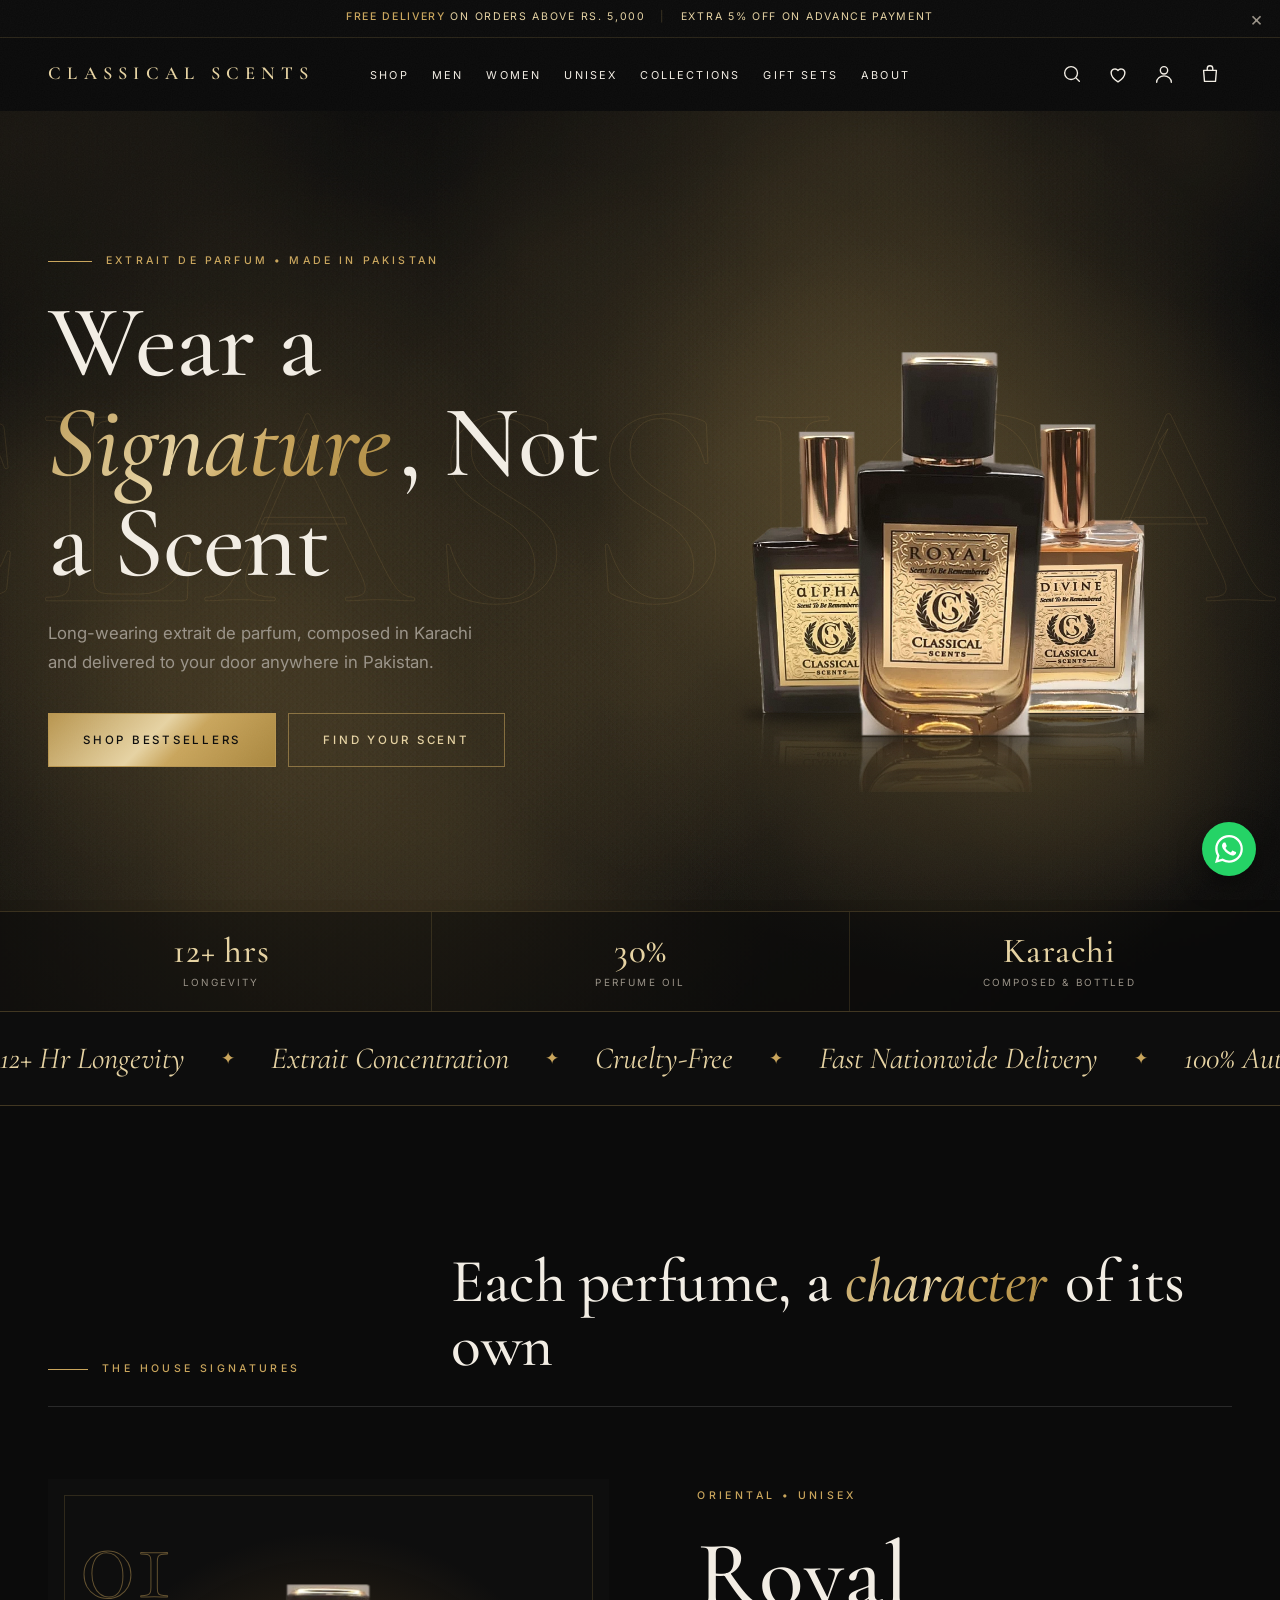
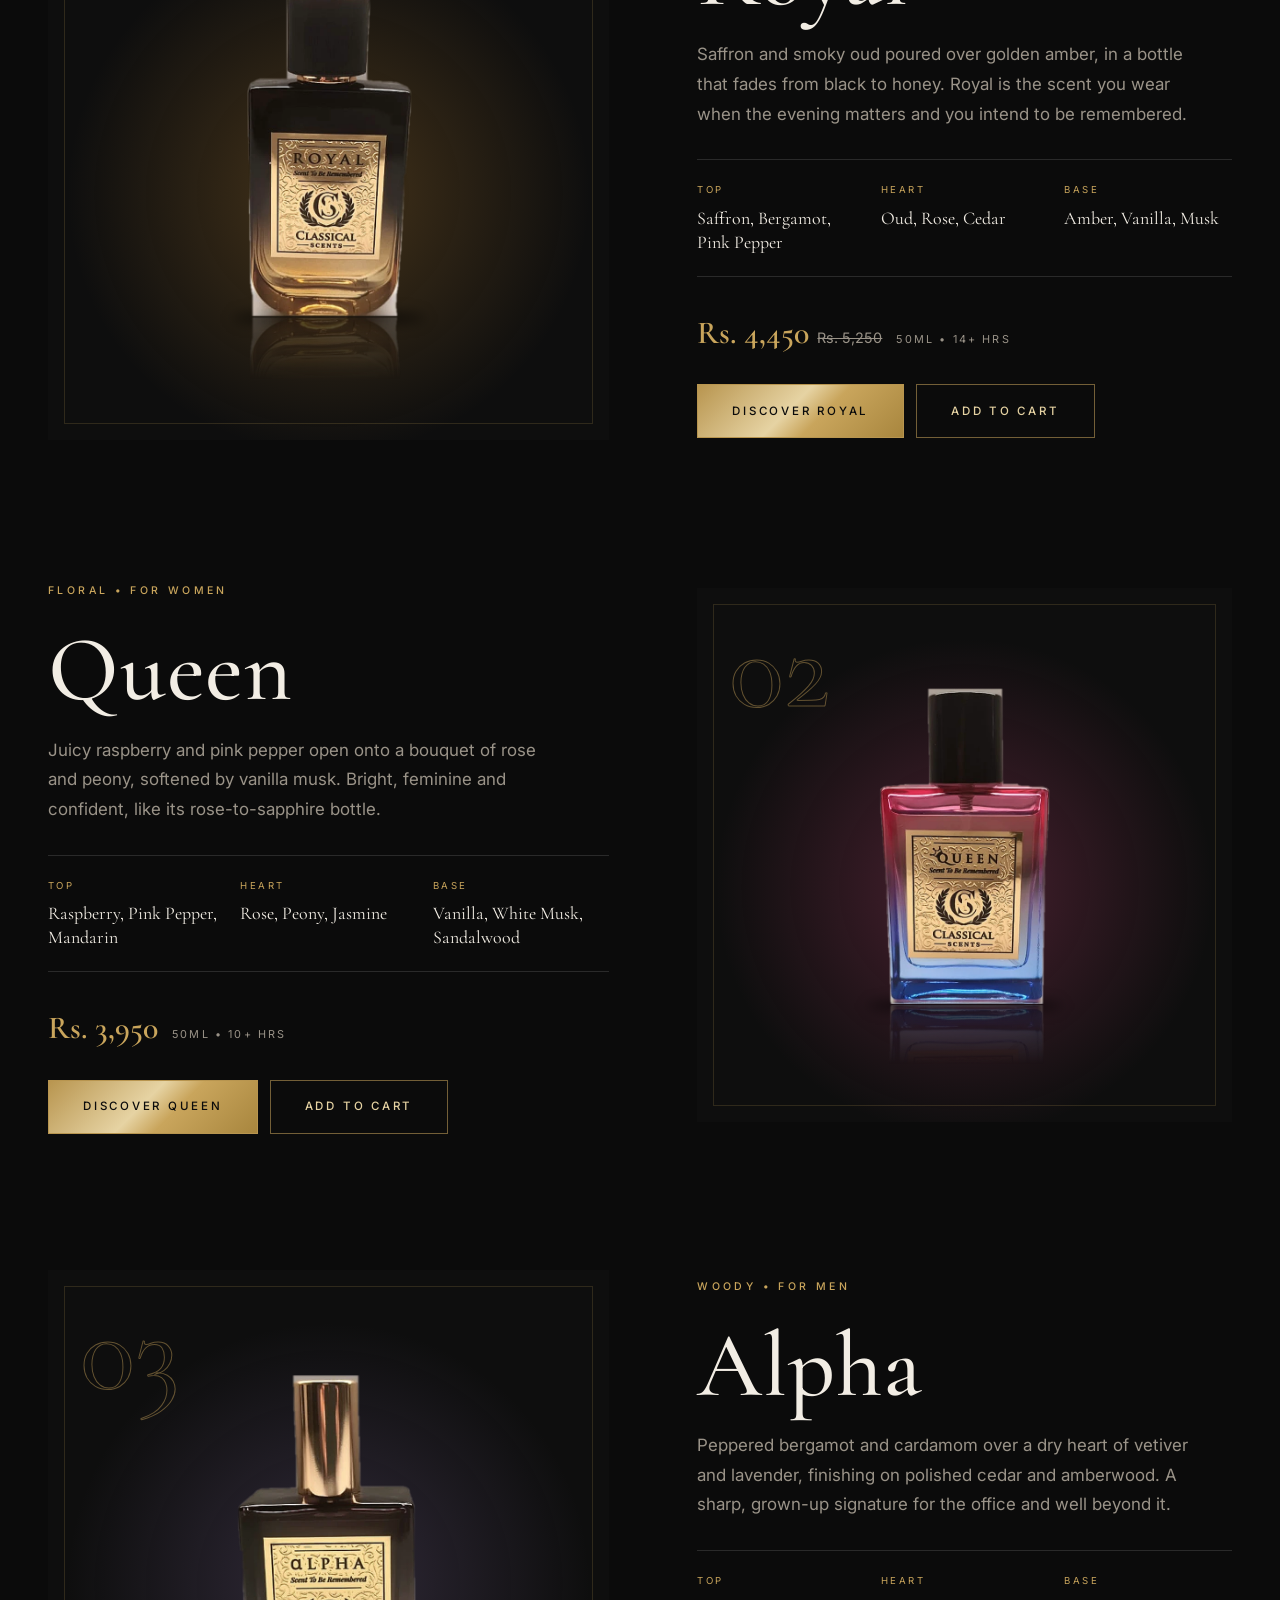
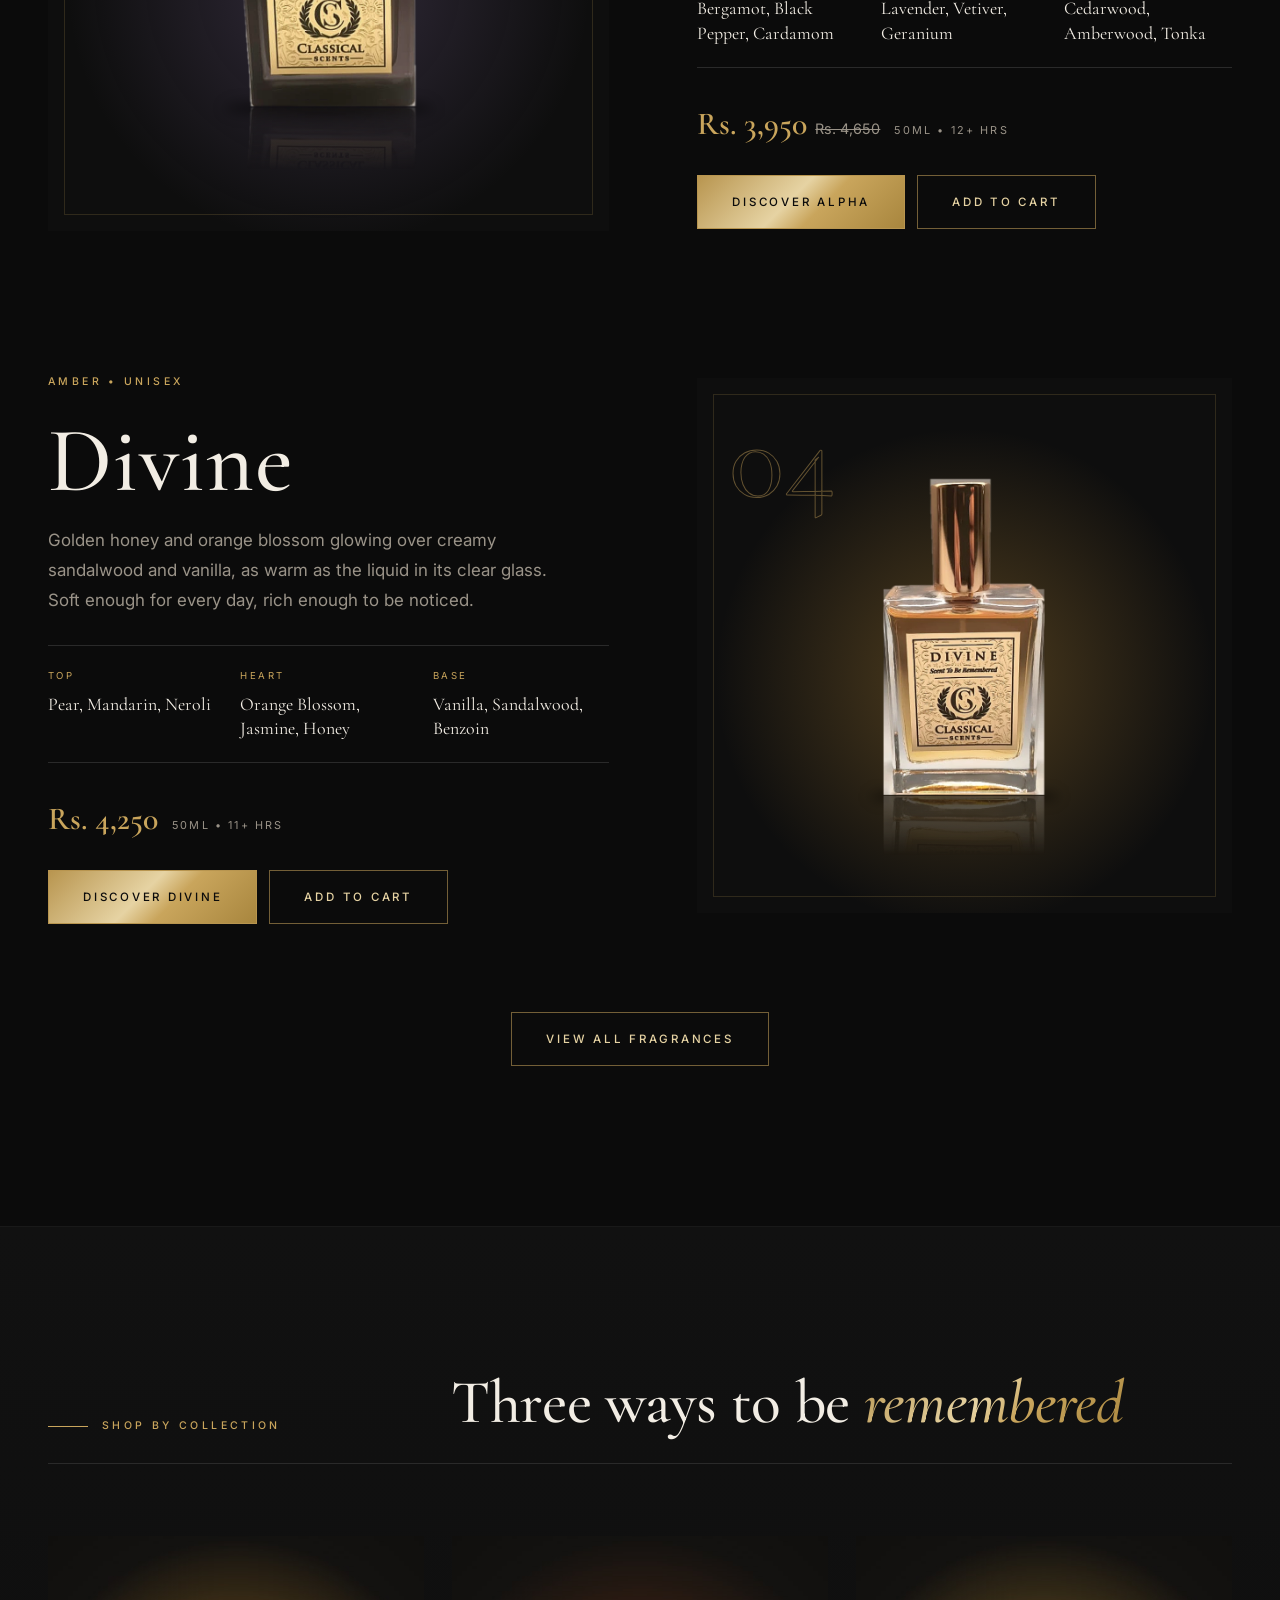
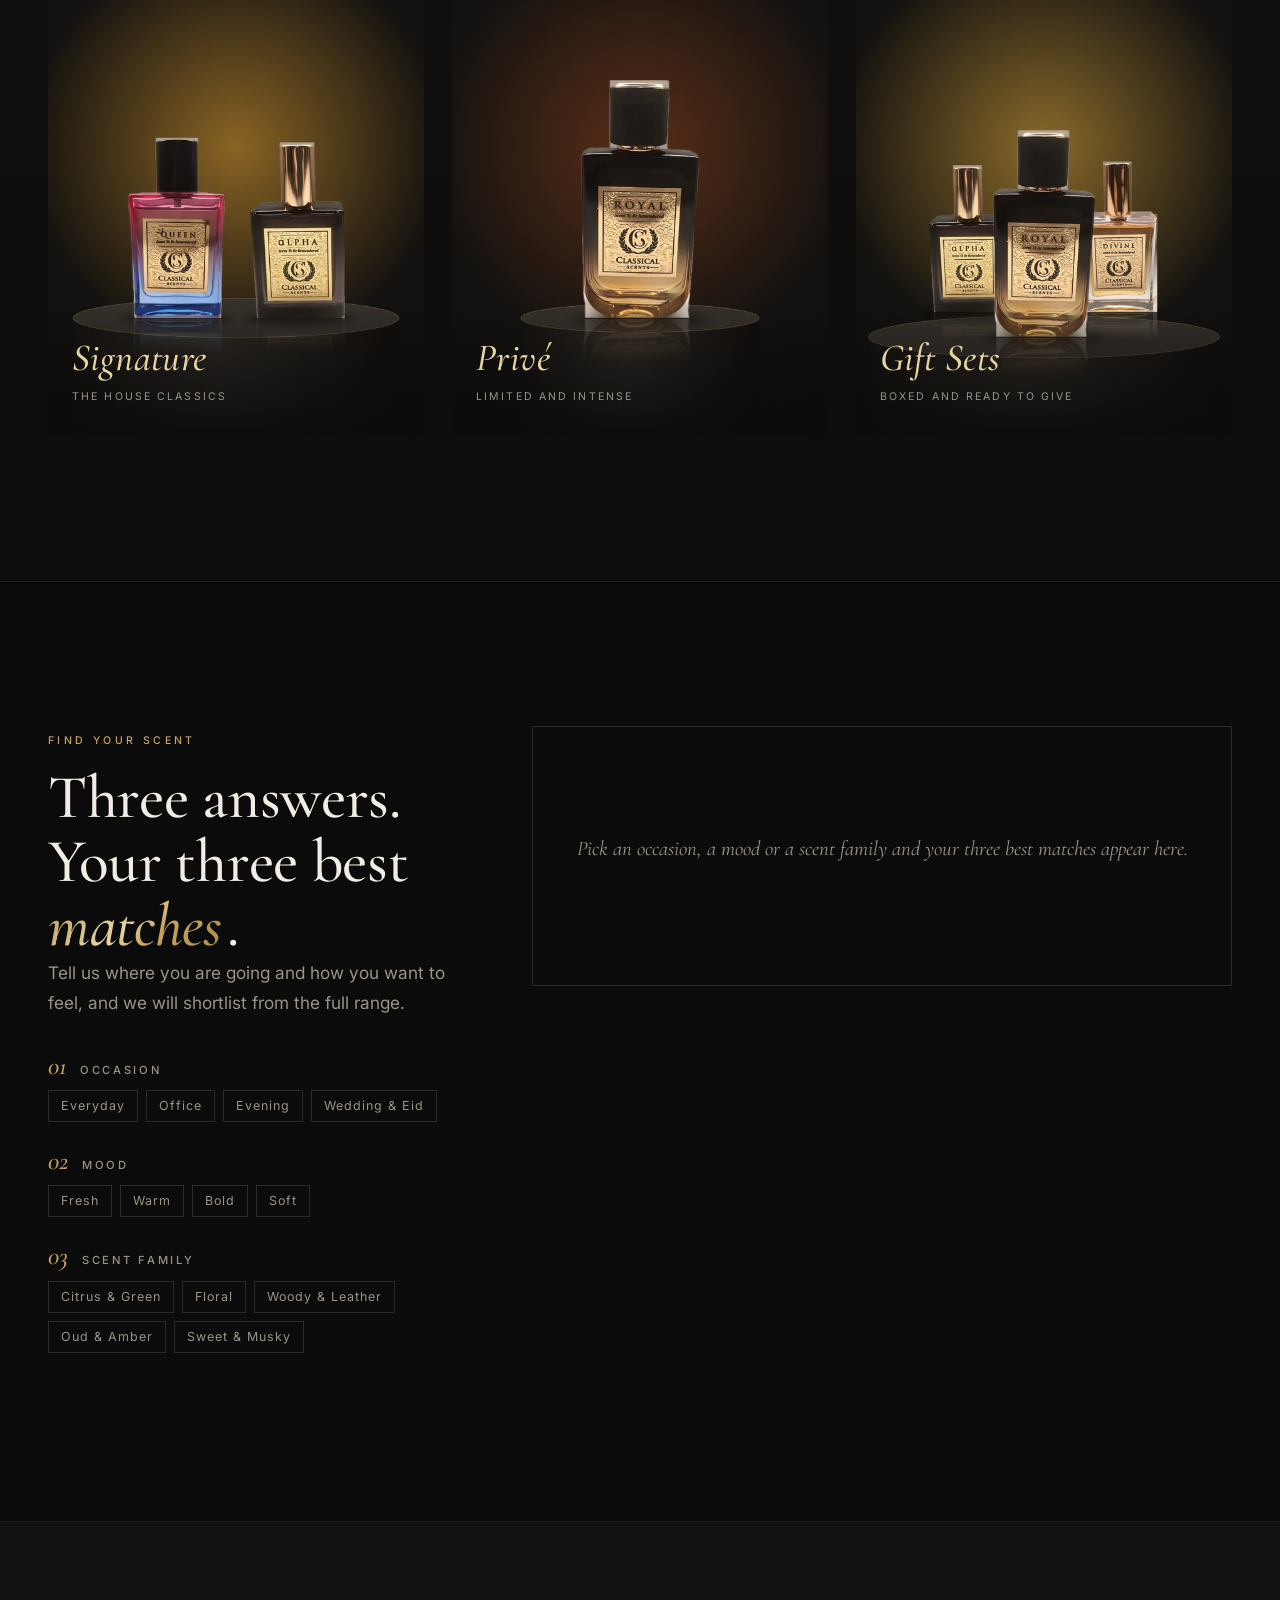
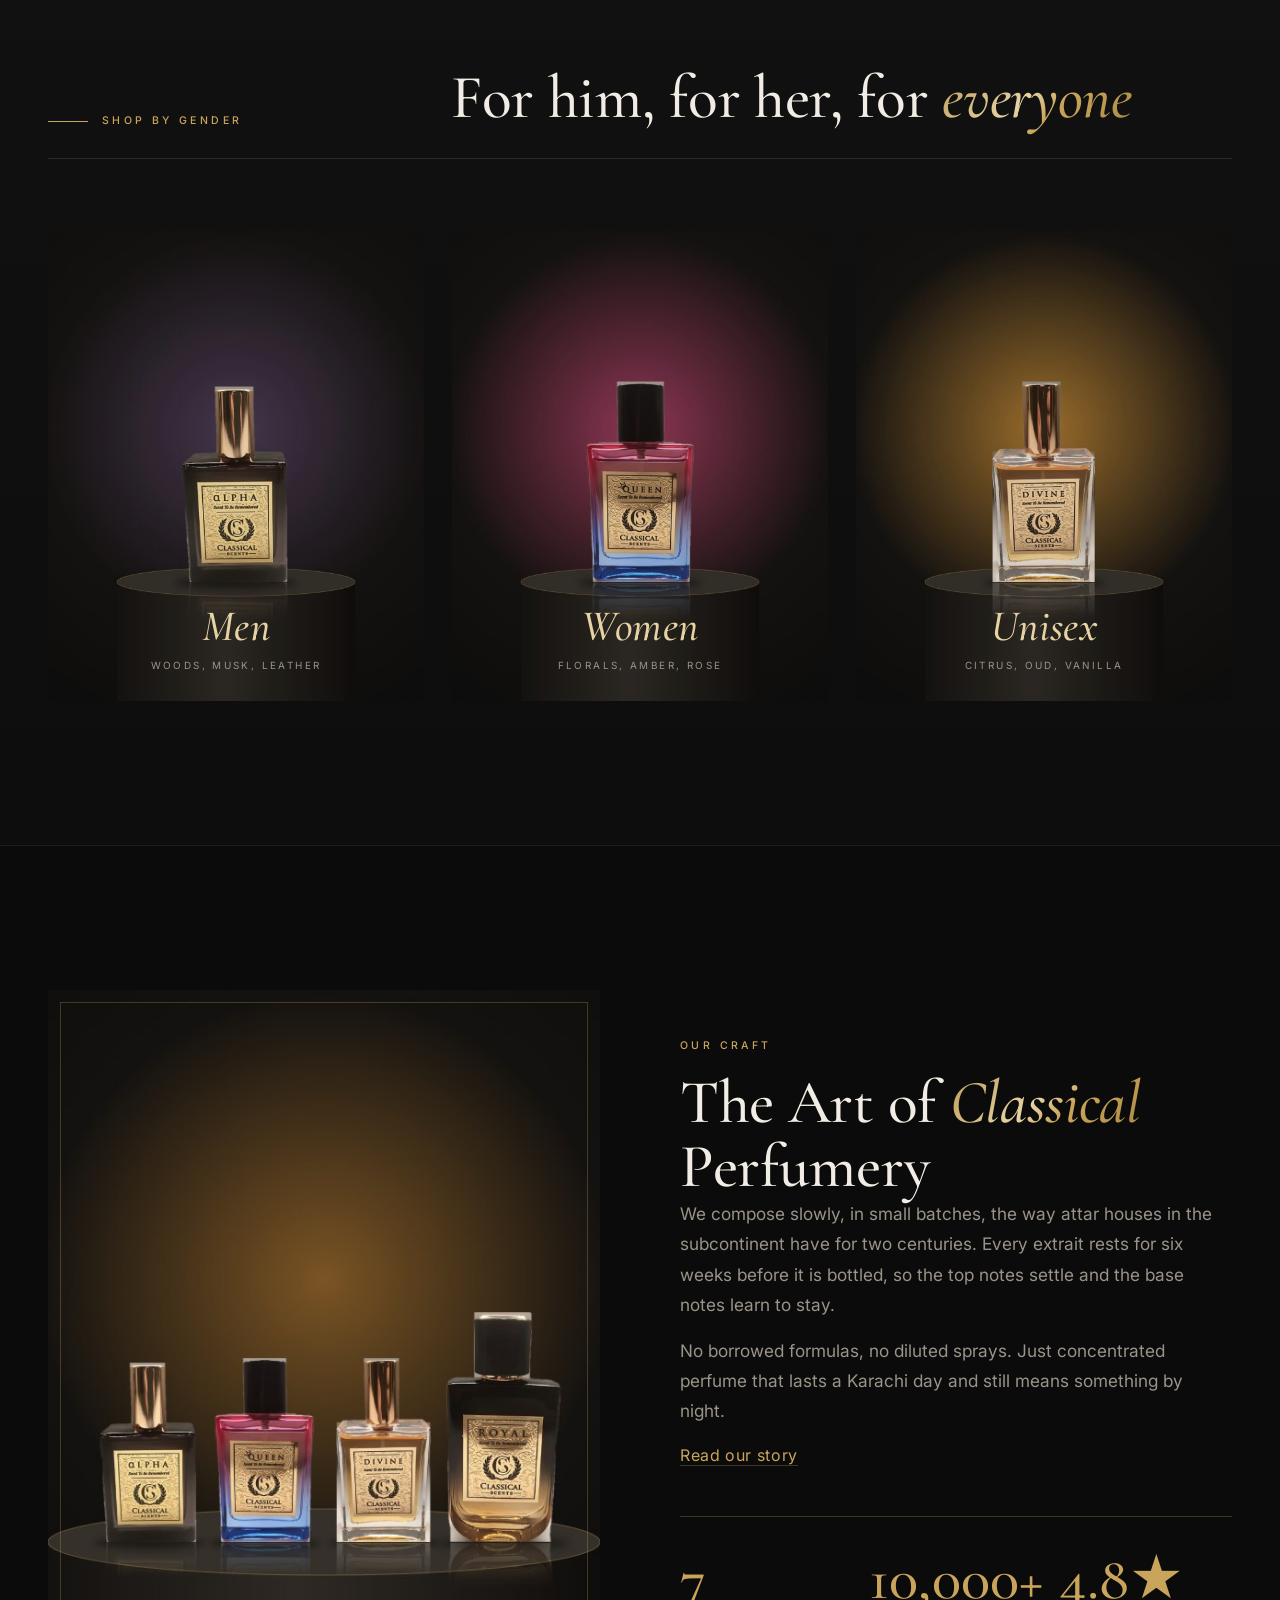
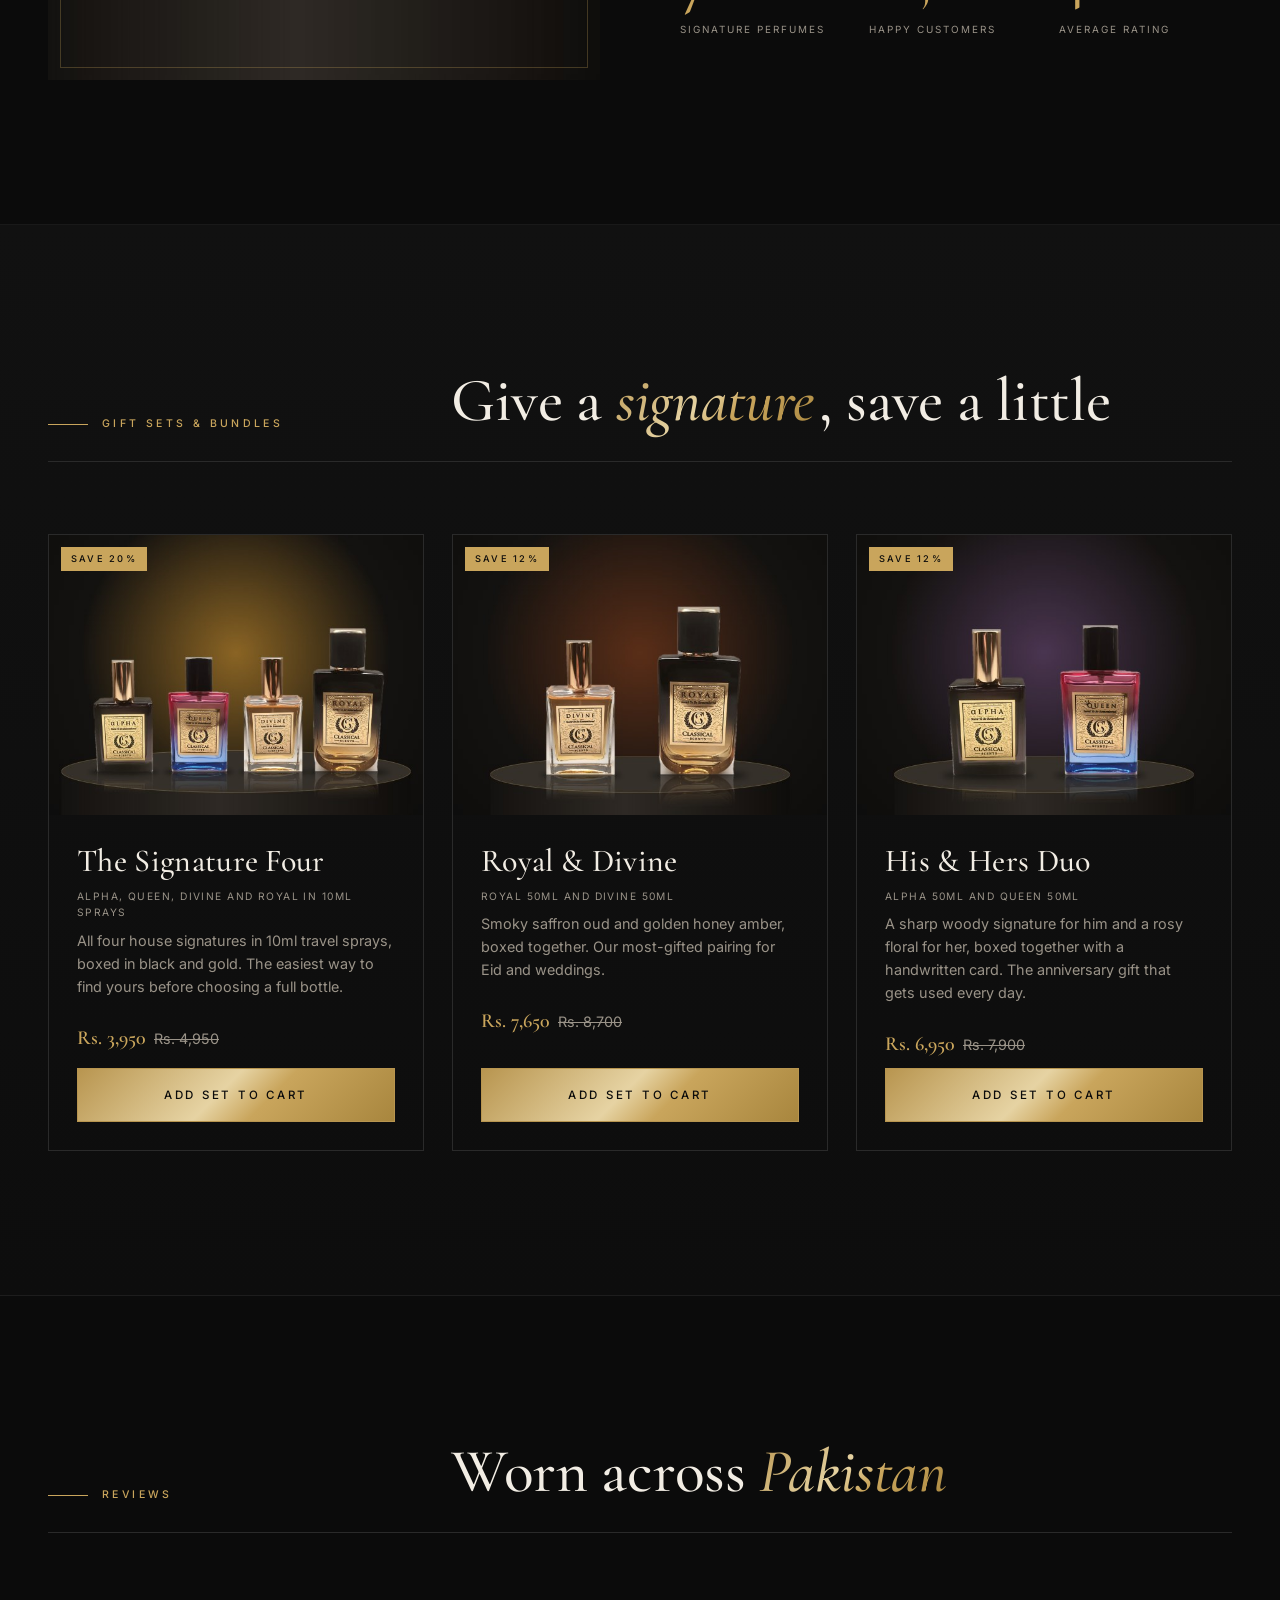
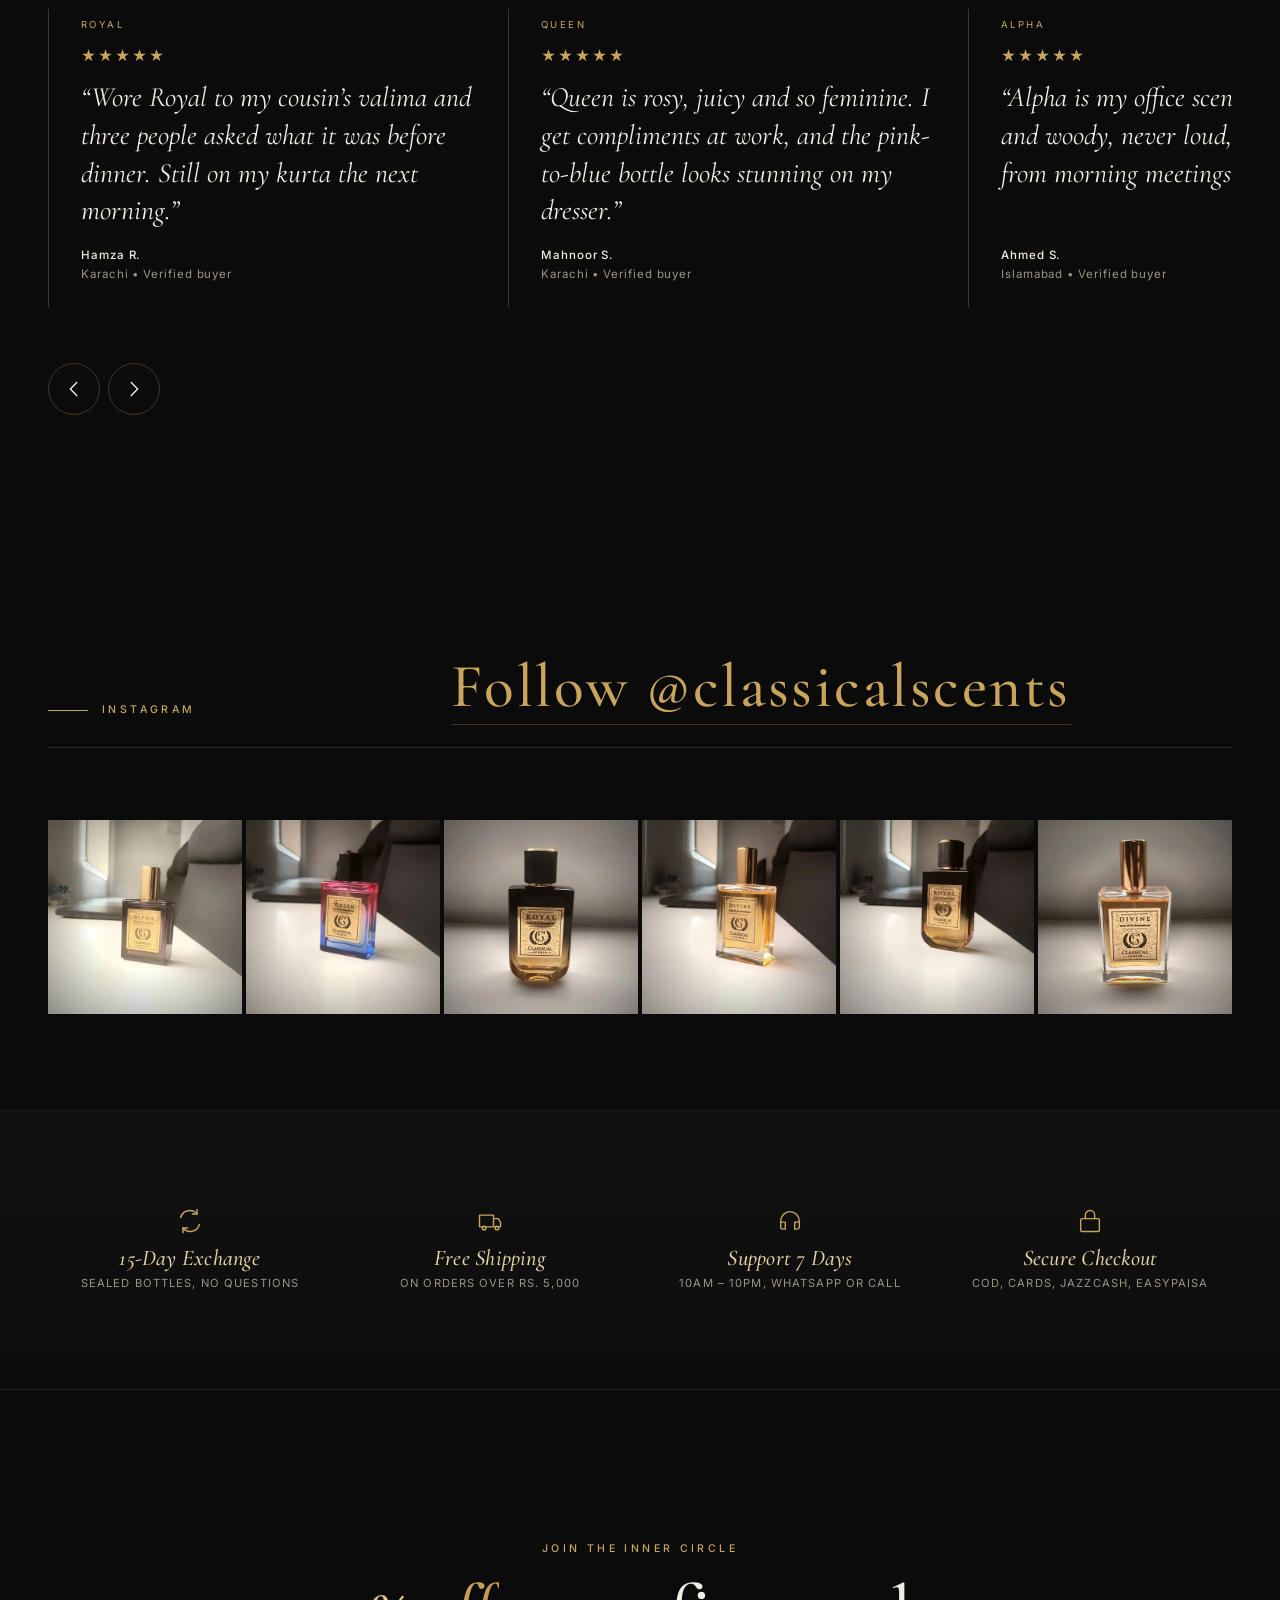
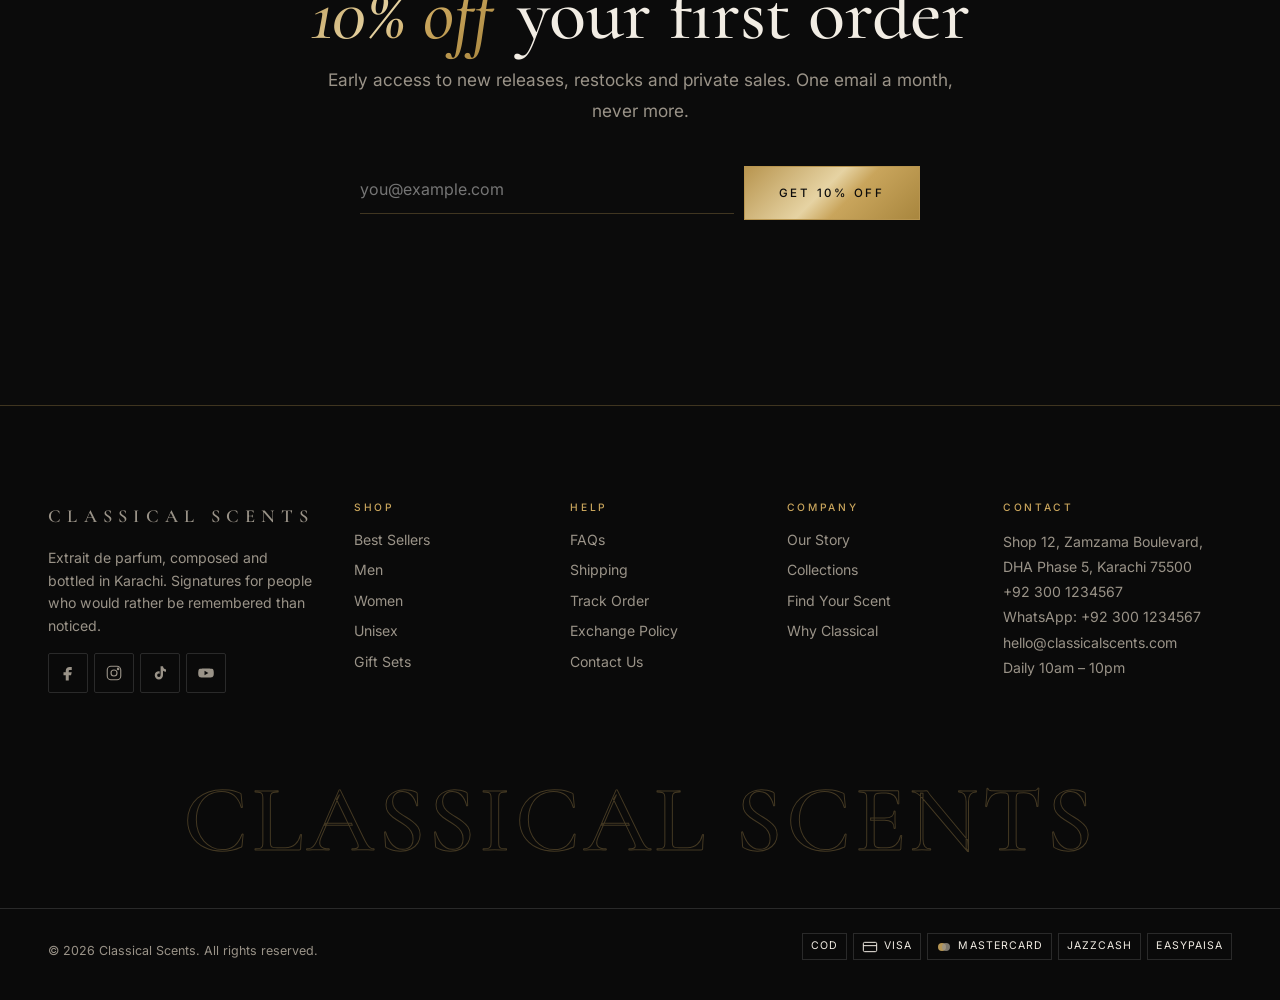
==== commit 10a9e3ee: "Premium editorial redesign in the same black and gold theme - New hero: oversized serif headline wit" ====
--- a/index.html
+++ b/index.html
@@ -17,41 +17,45 @@
   <meta name="twitter:title" content="Classical Scents | Wear a Signature, Not a Scent">
   <meta name="twitter:description" content="Long-wearing extrait de parfum composed in Karachi, delivered across Pakistan.">
   <meta name="twitter:image" content="https://classicalscents.com/images/og-cover.png">
-  <style>
-    /* Critical CSS: tokens + hero, so the first fold paints before style.css arrives. */
-    :root{--bg:#0B0B0B;--gold:#C9A55C;--gold-pale:#E6D3A3;--text:#F2EDE4;--muted:#9A9388;--serif:"Cormorant Garamond",Georgia,serif;--sans:"Inter",system-ui,sans-serif}
-    html{-webkit-text-size-adjust:100%}body{margin:0;background:var(--bg);color:var(--text);font-family:var(--sans);line-height:1.6}
-    .announce{min-height:38px}.header{min-height:72px}
-    .hero{position:relative;min-height:100vh;min-height:100svh;display:flex;align-items:center;overflow:hidden;background:#0B0B0B radial-gradient(ellipse 60% 50% at 72% 50%,rgba(201,165,92,.1),transparent 70%)}
-    .hero__mist{position:absolute;inset:0;width:100%;height:100%;opacity:.9}
-    .hero__glow{position:absolute;inset:0;background:radial-gradient(circle at 75% 55%,rgba(201,165,92,.14),transparent 35%),radial-gradient(circle at 20% 85%,rgba(201,165,92,.06),transparent 40%);animation:glow 9s ease-in-out infinite alternate}
-    .hero__inner{position:relative;display:grid;gap:32px;padding:96px 20px 88px;width:100%;max-width:1280px;margin:0 auto;align-items:center;box-sizing:border-box}
-    .hero__text>*{opacity:0;transform:translateY(22px);animation:reveal .9s cubic-bezier(.22,1,.36,1) forwards}
-    .hero__eyebrow{animation-delay:.15s;display:inline-block;font-size:.72rem;letter-spacing:.22em;text-transform:uppercase;color:var(--gold);margin:0 0 16px;font-weight:500}
-    .hero__title{animation-delay:.3s;font-family:var(--serif);font-weight:500;font-size:clamp(2.6rem,7vw,5rem);line-height:1.05;max-width:11ch;margin:0 0 24px;background:linear-gradient(135deg,#B8954F 0%,#E6D3A3 45%,#C9A55C 60%,#A8863E 100%);-webkit-background-clip:text;background-clip:text;color:transparent}
-    .hero__sub{animation-delay:.5s;color:var(--muted);font-size:1.05rem;max-width:44ch;margin:0 0 32px}
-    .hero__cta{animation-delay:.7s;display:flex;flex-wrap:wrap;gap:12px}
-    .hero__cta .btn{display:inline-flex;align-items:center;justify-content:center;min-height:48px;padding:0 24px;border-radius:2px;font-size:.82rem;font-weight:500;letter-spacing:.14em;text-transform:uppercase;text-decoration:none;border:1px solid transparent}
-    .hero__cta .btn--gold{background:linear-gradient(135deg,#B8954F,#E6D3A3 45%,#C9A55C 60%,#A8863E);color:#0B0B0B;border-color:#B8954F}
-    .hero__cta .btn--outline{border-color:var(--gold);color:var(--gold-pale)}
-    .hero__bottle{width:min(86vw,380px);margin:0 auto;animation:float 7s ease-in-out infinite}
-    .hero__bottle img{display:block;width:100%;height:auto}
-    .sweep{transform-box:fill-box;transform-origin:center;animation:sweep 6s cubic-bezier(.4,0,.2,1) infinite}
-    .hero__scroll{position:absolute;left:50%;bottom:22px;transform:translateX(-50%);width:24px;height:40px;border:1px solid rgba(201,165,92,.5);border-radius:12px;display:block}
-    .hero__scroll span{position:absolute;left:50%;top:8px;width:3px;height:8px;margin-left:-1.5px;border-radius:2px;background:var(--gold);animation:scrollDot 2s ease-in-out infinite}
-    @keyframes reveal{to{opacity:1;transform:none}}
-    @keyframes float{0%,100%{transform:translateY(0) rotate(-1deg)}50%{transform:translateY(-16px) rotate(1deg)}}
-    @keyframes sweep{0%{transform:translateX(-140%) skewX(-18deg)}45%,100%{transform:translateX(280%) skewX(-18deg)}}
-    @keyframes scrollDot{0%{transform:translateY(0);opacity:1}100%{transform:translateY(14px);opacity:0}}
-    @keyframes glow{from{opacity:.7}to{opacity:1}}
-    .hero.is-paused .hero__bottle,.hero.is-paused .hero__glow{animation-play-state:paused}
-    @media(min-width:768px){.hero__inner{padding-left:32px;padding-right:32px}}@media(min-width:900px){.hero__inner{grid-template-columns:1.1fr 1fr;padding-top:72px;padding-bottom:72px}.hero__bottle{width:min(42vw,560px);margin:0 0 0 auto}}@media(min-width:1200px){.hero__inner{padding-left:48px;padding-right:48px}}
-    @media(prefers-reduced-motion:reduce){.hero__text>*,.hero__bottle,.hero__scroll span,.hero__glow{animation:none!important;opacity:1;transform:none}.hero__mist,.sweep{display:none}}
+  <style>
+    /* Critical CSS: tokens + hero, so the first fold paints before style.css arrives. */
+    :root{--bg:#0B0B0B;--gold:#C9A55C;--gold-pale:#E6D3A3;--text:#F2EDE4;--muted:#9A9388;--serif:"Cormorant Garamond",Georgia,serif;--sans:"Inter",system-ui,sans-serif}
+    html{-webkit-text-size-adjust:100%}body{margin:0;background:var(--bg);color:var(--text);font-family:var(--sans);line-height:1.6}
+    .announce{min-height:38px}.header{min-height:72px}
+    .hero{position:relative;min-height:100vh;min-height:100svh;display:flex;align-items:center;overflow:hidden;background:#0B0B0B radial-gradient(ellipse 55% 60% at 72% 52%,rgba(201,165,92,.13),transparent 70%)}
+    .hero__mist{position:absolute;inset:0;width:100%;height:100%;opacity:.9}
+    .hero__glow{position:absolute;inset:0;background:radial-gradient(circle at 75% 55%,rgba(201,165,92,.14),transparent 35%),radial-gradient(circle at 20% 85%,rgba(201,165,92,.06),transparent 40%);animation:glow 9s ease-in-out infinite alternate}
+    .hero__word{position:absolute;left:50%;top:44%;transform:translate(-50%,-50%);margin:0;font-family:var(--serif);font-weight:500;font-size:clamp(6rem,23vw,23rem);line-height:1;letter-spacing:.04em;text-transform:uppercase;white-space:nowrap;color:transparent;-webkit-text-stroke:1px rgba(201,165,92,.12);pointer-events:none;user-select:none}
+    .hero__inner{position:relative;display:grid;gap:24px;padding:64px 20px 132px;width:100%;max-width:1280px;margin:0 auto;align-items:center;box-sizing:border-box}
+    .hero__text>*{opacity:0;transform:translateY(26px);animation:reveal 1s cubic-bezier(.22,1,.36,1) forwards}
+    .hero__eyebrow{animation-delay:.15s;display:flex;align-items:center;gap:14px;font-size:.66rem;letter-spacing:.3em;text-transform:uppercase;color:var(--gold);margin:0 0 22px;font-weight:500}
+    .hero__eyebrow::before{content:"";width:44px;height:1px;background:var(--gold);flex:none}
+    .hero__title{animation-delay:.3s;font-family:var(--serif);font-weight:500;font-size:clamp(3.1rem,8vw,6.6rem);line-height:.98;letter-spacing:-.01em;margin:0 0 26px;color:var(--text)}
+    .hero__title em{font-style:italic;background:linear-gradient(135deg,#B8954F 0%,#E6D3A3 45%,#C9A55C 60%,#A8863E 100%);-webkit-background-clip:text;background-clip:text;color:transparent;padding-right:.08em}
+    .hero__sub{animation-delay:.5s;color:var(--muted);font-size:1.05rem;line-height:1.75;max-width:40ch;margin:0 0 36px}
+    .hero__cta{animation-delay:.7s;display:flex;flex-wrap:wrap;gap:12px}
+    .hero__cta .btn{display:inline-flex;align-items:center;justify-content:center;min-height:54px;padding:0 34px;font-size:.72rem;font-weight:500;letter-spacing:.24em;text-transform:uppercase;text-decoration:none;border:1px solid transparent}
+    .hero__cta .btn--gold{background:linear-gradient(135deg,#B8954F 0%,#E6D3A3 45%,#C9A55C 60%,#A8863E 100%);color:#0B0B0B;border-color:#B8954F}
+    .hero__cta .btn--outline{border-color:rgba(201,165,92,.55);color:var(--gold-pale)}
+    .hero__bottle{width:min(84vw,400px);margin:0 auto;animation:float 7s ease-in-out infinite}
+    .hero__bottle img{display:block;width:100%;height:auto}
+    .hero__facts{position:absolute;left:0;right:0;bottom:0;margin:0;padding:0 12px;list-style:none;display:grid;grid-template-columns:repeat(3,1fr);border-top:1px solid rgba(201,165,92,.22);background:rgba(11,11,11,.55)}
+    .hero__facts li{padding:16px 6px;text-align:center;font-size:.56rem;letter-spacing:.18em;text-transform:uppercase;color:var(--muted)}
+    .hero__facts li+li{border-left:1px solid rgba(201,165,92,.16)}
+    .hero__facts strong{display:block;font-family:var(--serif);font-weight:500;font-size:clamp(1.4rem,3vw,2.2rem);letter-spacing:.02em;text-transform:none;line-height:1.1;margin-bottom:4px;color:var(--gold-pale)}
+    @keyframes reveal{to{opacity:1;transform:none}}
+    @keyframes float{0%,100%{transform:translateY(0) rotate(-1deg)}50%{transform:translateY(-16px) rotate(1deg)}}
+    @keyframes glow{from{opacity:.7}to{opacity:1}}
+    .hero.is-paused .hero__bottle,.hero.is-paused .hero__glow{animation-play-state:paused}
+    @media(min-width:768px){.hero__inner{padding-left:32px;padding-right:32px}.hero__facts li{font-size:.62rem;letter-spacing:.22em;padding:20px 8px}}
+    @media(min-width:900px){.hero__inner{grid-template-columns:1.15fr 1fr;padding-top:48px;padding-bottom:150px}.hero__bottle{width:min(44vw,600px);margin:0 0 0 auto}}
+    @media(min-width:1200px){.hero__inner{padding-left:48px;padding-right:48px}}
+    @media(prefers-reduced-motion:reduce){.hero__text>*,.hero__bottle,.hero__glow{animation:none!important;opacity:1;transform:none}.hero__mist{display:none}}
   </style>
   <link rel="icon" type="image/svg+xml" href="images/favicon.svg">
   <link rel="preconnect" href="https://fonts.googleapis.com">
   <link rel="preconnect" href="https://fonts.gstatic.com" crossorigin>
-  <link href="https://fonts.googleapis.com/css2?family=Cormorant+Garamond:wght@500;600&family=Inter:wght@400;500&display=swap" rel="stylesheet">
+  <link href="https://fonts.googleapis.com/css2?family=Cormorant+Garamond:ital,wght@0,500;0,600;1,500&family=Inter:wght@400;500&display=swap" rel="stylesheet">
   <link rel="stylesheet" href="css/style.css">
   <script src="js/products.js" defer></script>
   <script src="js/main.js" defer></script>
@@ -130,57 +134,48 @@
 <main id="main">
 
   <!-- Hero -->
-  <section class="hero" id="hero" aria-labelledby="hero-title">
-    <canvas class="hero__mist" id="mist" width="640" height="400" aria-hidden="true"></canvas>
-    <div class="hero__glow" aria-hidden="true"></div>
-    <div class="hero__inner">
-      <div class="hero__text">
-        <p class="hero__eyebrow">Extrait de Parfum • Made in Pakistan</p>
-        <h1 class="hero__title" id="hero-title">Wear a Signature, Not a Scent</h1>
-        <p class="hero__sub">Long-wearing extrait de parfum, composed in Karachi and delivered to your door anywhere in Pakistan.</p>
-        <div class="hero__cta">
-          <a class="btn btn--gold" href="shop.html?sort=rating">Shop Bestsellers</a>
-          <a class="btn btn--outline" href="#quiz">Find Your Scent</a>
-        </div>
-      </div>
+  <section class="hero" id="hero" aria-labelledby="hero-title">
+    <canvas class="hero__mist" id="mist" width="640" height="400" aria-hidden="true"></canvas>
+    <div class="hero__glow" aria-hidden="true"></div>
+    <p class="hero__word" aria-hidden="true">Classical</p>
+    <div class="hero__inner">
+      <div class="hero__text">
+        <p class="hero__eyebrow">Extrait de Parfum • Made in Pakistan</p>
+        <h1 class="hero__title" id="hero-title">Wear a <em>Signature</em>, Not a Scent</h1>
+        <p class="hero__sub">Long-wearing extrait de parfum, composed in Karachi and delivered to your door anywhere in Pakistan.</p>
+        <div class="hero__cta">
+          <a class="btn btn--gold" href="shop.html?sort=rating">Shop Bestsellers</a>
+          <a class="btn btn--outline" href="#quiz">Find Your Scent</a>
+        </div>
+      </div>
       <div class="hero__bottle" aria-hidden="true">
         <picture><source type="image/webp" srcset="images/hero-bottles.webp"><img src="images/hero-bottles.png" width="1000" height="1000" alt="" fetchpriority="high" decoding="async"></picture>
-      </div>
-    </div>
-    <a class="hero__scroll" href="#trust" aria-label="Scroll to explore"><span></span></a>
+      </div>
+    </div>
+    <ul class="hero__facts">
+      <li><strong>12+ hrs</strong>Longevity</li>
+      <li><strong>30%</strong>Perfume oil</li>
+      <li><strong>Karachi</strong>Composed &amp; bottled</li>
+    </ul>
   </section>
 
   <!-- Trust strip -->
-  <section class="trust" id="trust" aria-label="Why Classical Scents">
-    <ul class="container trust__list">
-      <li class="trust__item"><svg viewBox="0 0 32 32" aria-hidden="true"><circle cx="16" cy="17" r="11"/><path d="M16 10v7l4 3M13 3h6"/></svg>12+ Hr Longevity</li>
-      <li class="trust__item"><svg viewBox="0 0 32 32" aria-hidden="true"><path d="M16 3s-9 10-9 17a9 9 0 0 0 18 0c0-7-9-17-9-17z"/><path d="M12 20a4 4 0 0 0 4 4"/></svg>Extrait Concentration</li>
-      <li class="trust__item"><svg viewBox="0 0 32 32" aria-hidden="true"><path d="M5 27C5 15 13 7 27 5c-1 14-9 22-22 22z"/><path d="M5 27 19 13"/></svg>Cruelty-Free</li>
-      <li class="trust__item"><svg viewBox="0 0 32 32" aria-hidden="true"><path d="M3 9h17v13H3zM20 13h6l3 4v5h-9z"/><circle cx="8" cy="24" r="2.5"/><circle cx="24" cy="24" r="2.5"/></svg>Fast Nationwide Delivery</li>
-      <li class="trust__item"><svg viewBox="0 0 32 32" aria-hidden="true"><path d="M16 3 5 7v9c0 7 5 11 11 13 6-2 11-6 11-13V7z"/><path d="m11 16 3 3 7-7"/></svg>100% Authentic</li>
-    </ul>
-  </section>
-
-  <!-- Showcase tabs -->
-  <section class="section" aria-labelledby="showcase-title">
-    <div class="container">
-      <div class="section__head reveal">
-        <p class="eyebrow">The Edit</p>
-        <h2 id="showcase-title">Most wanted this season</h2>
-      </div>
-      <div data-tabs>
-        <div class="tabs" role="tablist" aria-label="Product showcase">
-          <button class="tab" role="tab" id="tab-bestsellers" aria-selected="true" aria-controls="panel-bestsellers">Best Sellers</button>
-          <button class="tab" role="tab" id="tab-new" aria-selected="false" aria-controls="panel-new" tabindex="-1">New Arrivals</button>
-          <button class="tab" role="tab" id="tab-all" aria-selected="false" aria-controls="panel-all" tabindex="-1">All Fragrances</button>
-        </div>
-        <div role="tabpanel" id="panel-bestsellers" aria-labelledby="tab-bestsellers"><div class="grid"></div></div>
-        <div role="tabpanel" id="panel-new" aria-labelledby="tab-new" hidden><div class="grid"></div></div>
-        <div role="tabpanel" id="panel-all" aria-labelledby="tab-all" hidden><div class="grid"></div></div>
-      </div>
-      <noscript><p class="text-center"><a class="link" href="shop.html">Browse all fragrances</a></p></noscript>
-      <p class="text-center" style="margin-top:40px"><a class="btn btn--outline" href="shop.html">View All Fragrances</a></p>
-    </div>
+  <section class="marquee" id="trust" aria-label="Why Classical Scents">
+    <div class="marquee__track"><ul class="marquee__group"><li>12+ Hr Longevity</li><li>Extrait Concentration</li><li>Cruelty-Free</li><li>Fast Nationwide Delivery</li><li>100% Authentic</li><li>Cash on Delivery</li></ul><ul class="marquee__group" aria-hidden="true"><li>12+ Hr Longevity</li><li>Extrait Concentration</li><li>Cruelty-Free</li><li>Fast Nationwide Delivery</li><li>100% Authentic</li><li>Cash on Delivery</li></ul></div>
+  </section>
+
+  <!-- Signatures -->
+  <section class="section" aria-labelledby="sig-title">
+    <div class="container">
+      <div class="section__head reveal">
+        <p class="eyebrow">The House Signatures</p>
+        <h2 id="sig-title">Each perfume, a <em>character</em> of its own</h2>
+      </div>
+      <div class="sigs" id="signatures">
+        <noscript><p class="text-center"><a class="link" href="shop.html">Browse all fragrances</a></p></noscript>
+      </div>
+      <p class="text-center" style="margin-top:88px"><a class="btn btn--outline" href="shop.html">View All Fragrances</a></p>
+    </div>
   </section>
 
   <!-- Collections -->
@@ -188,7 +183,7 @@
     <div class="container">
       <div class="section__head reveal">
         <p class="eyebrow">Shop by Collection</p>
-        <h2 id="coll-title">Three ways to be remembered</h2>
+        <h2 id="coll-title">Three ways to be <em>remembered</em></h2>
       </div>
       <div class="collections">
         <a class="coll reveal" href="shop.html?collection=signature"><img src="images/collection-signature.jpg" width="600" height="800" alt="Signature collection bottle in dark gold light" loading="lazy" decoding="async"><div class="coll__text"><h3>Signature</h3><p>The house classics</p></div></a>
@@ -205,7 +200,7 @@
     <div class="container quiz">
       <div class="reveal">
         <p class="eyebrow">Find Your Scent</p>
-        <h2 id="quiz-title">Three answers. Your three best matches.</h2>
+        <h2 id="quiz-title">Three answers. Your three best <em>matches</em>.</h2>
         <p class="lead" style="margin-bottom:32px">Tell us where you are going and how you want to feel, and we will shortlist from the full range.</p>
         <div class="quiz__step">
           <h3><span>01</span>Occasion</h3>
@@ -247,7 +242,7 @@
     <div class="container">
       <div class="section__head reveal">
         <p class="eyebrow">Shop by Gender</p>
-        <h2 id="gender-title">For him, for her, for everyone</h2>
+        <h2 id="gender-title">For him, for her, for <em>everyone</em></h2>
       </div>
       <div class="genders">
         <a class="gender reveal" href="shop.html?gender=men"><img src="images/gender-men.jpg" width="600" height="750" alt="Alpha bottle for men" loading="lazy" decoding="async"><span class="gender__label"><h3>Men</h3><span>Woods, musk, leather</span></span></a>
@@ -263,7 +258,7 @@
       <div class="story__media reveal"><img src="images/about-1.jpg" width="600" height="750" alt="Alpha, Queen, Divine and Royal bottles in a row" loading="lazy" decoding="async"></div>
       <div class="reveal">
         <p class="eyebrow">Our Craft</p>
-        <h2 id="story-title">The Art of Classical Perfumery</h2>
+        <h2 id="story-title">The Art of <em>Classical</em> Perfumery</h2>
         <p class="lead">We compose slowly, in small batches, the way attar houses in the subcontinent have for two centuries. Every extrait rests for six weeks before it is bottled, so the top notes settle and the base notes learn to stay.</p>
         <p class="lead">No borrowed formulas, no diluted sprays. Just concentrated perfume that lasts a Karachi day and still means something by night.</p>
         <a class="link" href="about.html">Read our story</a>
@@ -281,7 +276,7 @@
     <div class="container">
       <div class="section__head reveal">
         <p class="eyebrow">Gift Sets &amp; Bundles</p>
-        <h2 id="bundle-title">Give a signature, save a little</h2>
+        <h2 id="bundle-title">Give a <em>signature</em>, save a little</h2>
       </div>
       <div class="bundles" id="bundles"></div>
     </div>
@@ -292,7 +287,7 @@
     <div class="container">
       <div class="section__head reveal">
         <p class="eyebrow">Reviews</p>
-        <h2 id="reviews-title">Worn across Pakistan</h2>
+        <h2 id="reviews-title">Worn across <em>Pakistan</em></h2>
       </div>
       <div class="reviews">
         <div class="reviews__track" id="reviews-track" tabindex="0" aria-label="Customer reviews, scroll horizontally"></div>
@@ -336,7 +331,7 @@
   <section class="section" aria-labelledby="nl-title">
     <div class="container newsletter reveal">
       <p class="eyebrow">Join the Inner Circle</p>
-      <h2 id="nl-title">10% off your first order</h2>
+      <h2 id="nl-title"><em>10% off</em> your first order</h2>
       <p class="lead" style="margin:12px auto 0">Early access to new releases, restocks and private sales. One email a month, never more.</p>
       <form id="newsletter-form" data-validate data-success-toast="Welcome to the Inner Circle.">
         <div class="field" style="margin:0">
@@ -404,6 +399,7 @@
       </address>
     </div>
   </div>
+  <p class="footer__mark" aria-hidden="true">Classical Scents</p>
   <div class="container footer__bottom">
     <p>&copy; 2026 Classical Scents. All rights reserved.</p>
     <ul class="payments" aria-label="Accepted payment methods">
--- a/css/style.css
+++ b/css/style.css
@@ -581,3 +581,186 @@
 
 /* ---------- Print ---------- */
 @media print { .header, .announce, .wa-float, .footer, .drawer, .sticky-buy { display: none !important; } body { background: #fff; color: #000; } }
+
+/* ==========================================================================
+   PREMIUM EDITORIAL LAYER
+   Overrides the base system above: larger type, italic gold accents,
+   hairlines, film grain, editorial product features.
+   ========================================================================== */
+
+/* Film grain over the whole page */
+body::after { content: ""; position: fixed; inset: 0; z-index: 1; pointer-events: none; opacity: .05;
+  background-image: url("data:image/svg+xml,%3Csvg xmlns='http://www.w3.org/2000/svg' width='180' height='180'%3E%3Cfilter id='n'%3E%3CfeTurbulence type='fractalNoise' baseFrequency='.85' numOctaves='2' stitchTiles='stitch'/%3E%3CfeColorMatrix values='0 0 0 0 1 0 0 0 0 1 0 0 0 0 1 0 0 0 .6 0'/%3E%3C/filter%3E%3Crect width='180' height='180' filter='url(%23n)'/%3E%3C/svg%3E"); }
+
+/* Type */
+h1 { letter-spacing: -0.01em; }
+h2 { font-size: clamp(2.3rem, 4.8vw, 4rem); line-height: 1.04; letter-spacing: -0.005em; }
+h1 em, h2 em, h3 em { font-style: italic; background: var(--gold-grad); -webkit-background-clip: text; background-clip: text; color: transparent; padding-right: .08em; }
+.eyebrow { font-size: .66rem; letter-spacing: .32em; }
+.lead { font-size: 1.08rem; line-height: 1.75; }
+
+/* Rhythm */
+.section { padding: 96px 0; }
+@media (min-width: 900px) { .section { padding: 144px 0; } }
+.section--tight { padding: 72px 0; }
+@media (min-width: 900px) { .section--tight { padding: 96px 0; } }
+.section--surface { background: linear-gradient(180deg, #111 0%, #0d0d0d 100%); border-color: rgba(255,255,255,.05); }
+
+.section__head { text-align: left; max-width: none; margin: 0 0 56px; padding-bottom: 28px; border-bottom: 1px solid var(--line); display: grid; gap: 14px; }
+.section__head .eyebrow { margin: 0; display: flex; align-items: center; gap: 14px; }
+.section__head .eyebrow::before { content: ""; width: 40px; height: 1px; background: var(--gold); flex: none; }
+@media (min-width: 900px) { .section__head { grid-template-columns: 1fr 2.2fr; align-items: end; gap: 48px; margin-bottom: 72px; } }
+
+/* Buttons */
+.btn { min-height: 54px; padding: 0 34px; font-size: .72rem; letter-spacing: .24em; border-radius: 0; }
+.btn--sm { min-height: 42px; padding: 0 16px; font-size: .64rem; letter-spacing: .18em; }
+.btn--outline { border-color: rgba(201,165,92,.55); background: linear-gradient(var(--gold), var(--gold)) no-repeat 0 100% / 100% 0; transition: background-size .45s var(--ease), color .3s, border-color .3s; }
+.btn--outline:hover { background-color: transparent; background-size: 100% 100%; color: #0B0B0B; border-color: var(--gold); }
+.btn--outline[disabled]:hover { background-size: 100% 0; color: var(--gold-pale); }
+.btn--ghost { border-color: rgba(255,255,255,.14); }
+.link { letter-spacing: .04em; }
+.chip { border-radius: 0; letter-spacing: .08em; }
+
+/* Header and announcement */
+.announce { background: #0B0B0B; font-size: .66rem; letter-spacing: .16em; text-transform: uppercase; border-bottom-color: rgba(201,165,92,.16); }
+.header { background: rgba(11,11,11,.2); backdrop-filter: none; -webkit-backdrop-filter: none; }
+.header.is-scrolled { background: rgba(11,11,11,.86); backdrop-filter: blur(16px); -webkit-backdrop-filter: blur(16px); }
+.logo { letter-spacing: .34em; }
+.nav__list a { font-size: .68rem; letter-spacing: .2em; }
+@media (min-width: 1300px) { .nav__list a { font-size: .7rem; letter-spacing: .22em; } }
+.mobile-menu__list a { font-size: 2.2rem; font-style: italic; }
+
+/* Marquee */
+.marquee { overflow: hidden; border-top: 1px solid var(--line-gold); border-bottom: 1px solid var(--line-gold); padding: 22px 0; background: #0d0d0d; }
+.marquee__track { display: flex; width: max-content; animation: marquee 40s linear infinite; }
+.marquee:hover .marquee__track { animation-play-state: paused; }
+.marquee__group { display: flex; flex-shrink: 0; align-items: center; }
+.marquee__group li { display: flex; align-items: center; white-space: nowrap; font-family: var(--serif); font-style: italic; font-size: clamp(1.3rem, 2.4vw, 2rem); color: var(--gold-pale); }
+.marquee__group li::after { content: "✦"; font-style: normal; font-size: .55em; color: var(--gold); margin: 0 36px; }
+@keyframes marquee { to { transform: translateX(-50%); } }
+
+/* Signature features (home) */
+.sigs { display: grid; gap: 88px; }
+@media (min-width: 900px) { .sigs { gap: 136px; } }
+.sig { display: grid; gap: 32px; align-items: center; }
+@media (min-width: 900px) { .sig { grid-template-columns: 1.05fr 1fr; gap: 88px; } .sig:nth-child(even) .sig__media { order: 2; } }
+.sig > * { min-width: 0; }
+.sig__media { position: relative; display: block; aspect-ratio: 1; overflow: hidden; background: radial-gradient(circle at 50% 56%, rgba(201,165,92,.2) 0%, transparent 62%), #0e0e0e; background: radial-gradient(circle at 50% 56%, color-mix(in srgb, var(--accent, #C9A55C) 36%, transparent) 0%, transparent 62%), #0e0e0e; }
+.sig__media::after { content: ""; position: absolute; inset: 16px; border: 1px solid rgba(201,165,92,.18); pointer-events: none; transition: inset .6s var(--ease), border-color .6s; }
+.sig:hover .sig__media::after { inset: 10px; border-color: rgba(201,165,92,.5); }
+.sig__media picture { position: absolute; inset: 0; }
+.sig__media img { width: 100%; height: 100%; object-fit: contain; padding: 9%; transition: transform 1.4s var(--ease); }
+.sig:hover .sig__media img { transform: scale(1.05); }
+.sig__num { position: absolute; left: 32px; top: 24px; z-index: 1; font-family: var(--serif); font-size: clamp(4rem, 9vw, 8rem); line-height: 1; color: transparent; -webkit-text-stroke: 1px rgba(201,165,92,.45); }
+.sig__name { font-size: clamp(3.4rem, 7.2vw, 6.2rem); line-height: .95; margin: 10px 0 22px; }
+.sig__desc { color: var(--muted); font-size: 1.06rem; line-height: 1.75; max-width: 46ch; margin: 0; }
+.sig__notes { display: grid; grid-template-columns: repeat(3, 1fr); gap: 16px; margin: 30px 0; padding: 22px 0; border-top: 1px solid var(--line); border-bottom: 1px solid var(--line); }
+.sig__notes dt { font-size: .6rem; letter-spacing: .26em; text-transform: uppercase; color: var(--gold); margin-bottom: 8px; }
+.sig__notes dd { margin: 0; font-family: var(--serif); font-size: 1.12rem; line-height: 1.35; }
+.sig__buy { display: flex; align-items: baseline; gap: 14px; margin-bottom: 26px; }
+.sig__buy .price { font-size: 2rem; }
+.sig__size { font-size: .68rem; letter-spacing: .2em; text-transform: uppercase; color: var(--muted); }
+.sig__cta { display: flex; flex-wrap: wrap; gap: 12px; }
+
+/* Product cards */
+.grid { gap: 48px 20px; }
+@media (min-width: 768px) { .grid { gap: 64px 32px; } }
+@media (min-width: 1100px) { .grid { grid-template-columns: repeat(3, 1fr); } }
+@media (min-width: 600px) { .shop .grid:not(.grid--list) { grid-template-columns: repeat(2, 1fr); } }
+.grid--3 { gap: 40px 20px; }
+.card__media { border: 0; border-radius: 0; background: radial-gradient(ellipse at 50% 62%, #201c15 0%, #121212 58%, #0d0d0d 100%); }
+.card__media::after { content: ""; position: absolute; inset: 0; border: 1px solid rgba(201,165,92,0); transition: border-color .5s, inset .5s var(--ease); pointer-events: none; z-index: 1; }
+.card:hover .card__media::after { border-color: rgba(201,165,92,.5); inset: 8px; }
+.card__body { padding-top: 20px; gap: 8px; }
+.card__name { font-size: 1.8rem; line-height: 1.05; }
+.card__notes { font-size: .66rem; letter-spacing: .16em; text-transform: uppercase; }
+.card__badges { top: 16px; left: 16px; gap: 8px; }
+.badge { background: transparent; border: 0; border-bottom: 1px solid var(--gold); border-radius: 0; padding: 0 0 3px; font-size: .58rem; letter-spacing: .24em; color: var(--gold-pale); }
+.badge--sale { background: transparent; color: var(--gold); }
+.badge--soldout { background: transparent; border-bottom-color: var(--muted); }
+.bundle__save { background: var(--gold); color: #0B0B0B; border: 0; padding: 5px 10px; }
+.card__wish { top: 8px; right: 8px; }
+.card__actions { left: 16px; right: 16px; bottom: 16px; }
+
+/* Collections, gender */
+.collections { gap: 16px; }
+@media (min-width: 900px) { .collections { gap: 28px; } }
+.coll { border: 0; border-radius: 0; }
+.coll::after { border-radius: 0; inset: 12px; }
+.coll__text { padding: 32px 24px; }
+.coll__text h3 { font-size: clamp(1.8rem, 3vw, 2.6rem); font-style: italic; }
+.coll__text p { font-size: .66rem; letter-spacing: .2em; text-transform: uppercase; margin-top: 8px; }
+.genders { gap: 16px; }
+@media (min-width: 900px) { .genders { gap: 28px; } }
+.gender { border: 0; border-radius: 0; }
+.gender__label { border: 0; background: none; backdrop-filter: none; padding: 0 16px; }
+.gender__label h3 { font-size: clamp(2.2rem, 3.4vw, 3rem); font-style: italic; }
+.gender__label span { letter-spacing: .24em; font-size: .62rem; }
+.gender::after { content: ""; position: absolute; inset: 12px; border: 1px solid rgba(201,165,92,0); transition: border-color .5s; pointer-events: none; }
+.gender:hover::after { border-color: rgba(201,165,92,.5); }
+
+/* Story, stats */
+.story__media { border: 0; border-radius: 0; }
+.stats { margin-top: 48px; padding-top: 32px; }
+.stat__n { font-size: clamp(2.4rem, 5vw, 3.8rem); font-weight: 500; }
+.stat__l { letter-spacing: .2em; font-size: .62rem; margin-top: 12px; }
+
+/* Quiz */
+.quiz__step h3 { font-size: .7rem; letter-spacing: .24em; text-transform: uppercase; color: var(--muted); display: flex; align-items: baseline; }
+.quiz__step h3 span { font-size: 1.6rem; letter-spacing: 0; font-style: italic; margin-right: 14px; }
+.quiz__placeholder { border-style: solid; border-color: var(--line); border-radius: 0; font-family: var(--serif); font-style: italic; font-size: 1.3rem; }
+
+/* Bundles */
+.bundles { gap: 28px; }
+.bundle { border-radius: 0; background: transparent; border-color: var(--line); }
+.bundle__body { padding: 28px; }
+.bundle__body h3 { font-size: 2rem; }
+.bundle__sub { letter-spacing: .14em; text-transform: uppercase; font-size: .64rem; }
+
+/* Reviews */
+.reviews__track { gap: 0; }
+.review { flex-basis: min(88%, 460px); background: transparent; border: 0; border-left: 1px solid var(--line-gold); border-radius: 0; padding: 8px 36px 8px 32px; gap: 16px; }
+.review blockquote { font-size: clamp(1.4rem, 2.2vw, 1.75rem); font-style: italic; line-height: 1.35; }
+.review__prod { letter-spacing: .26em; font-size: .6rem; }
+.review__who { font-size: .72rem; letter-spacing: .08em; }
+.reviews__nav { justify-content: flex-start; margin-top: 40px; }
+.reviews__nav .icon-btn { border-radius: 50%; width: 52px; height: 52px; border-color: var(--line-gold); }
+.reviews__nav .icon-btn:hover { background: var(--gold); color: #0B0B0B; }
+.review-list .review { border: 1px solid var(--line); padding: 28px; }
+
+/* Instagram, policy, newsletter */
+.insta { gap: 4px; }
+.insta a { border-radius: 0; }
+.policy__item h3 { font-size: 1.4rem; font-style: italic; }
+.policy__item p { letter-spacing: .1em; font-size: .7rem; text-transform: uppercase; }
+.newsletter { max-width: 760px; }
+.newsletter h2 { font-size: clamp(2.6rem, 6vw, 5rem); }
+.newsletter form { max-width: 560px; margin: 40px auto 0; }
+.newsletter .input { background: transparent; border: 0; border-bottom: 1px solid var(--line-gold); border-radius: 0; padding-left: 0; }
+.newsletter .input:focus { border-bottom-color: var(--gold); }
+.input, .select, .textarea { border-radius: 0; }
+
+/* Footer */
+.footer { background: #0a0a0a; padding-top: 96px; }
+.footer__h { letter-spacing: .26em; font-size: .64rem; }
+.footer__mark { margin: 72px 0 0; padding: 0 12px; overflow: hidden; text-align: center; white-space: nowrap; user-select: none; font-family: var(--serif); font-weight: 500; text-transform: uppercase; letter-spacing: .04em; line-height: 1; font-size: clamp(1.9rem, 7.4vw, 8.4rem); color: transparent; -webkit-text-stroke: 1px rgba(201,165,92,.3); }
+.footer__bottom { margin-top: 40px; }
+.payments li { border-radius: 0; }
+
+/* Inner pages */
+.page-hero { padding-top: 72px; padding-bottom: 40px; border-bottom-color: var(--line-gold); }
+.page-hero h1 { font-size: clamp(2.8rem, 7vw, 5.6rem); line-height: 1; margin-bottom: 14px; }
+.breadcrumb { letter-spacing: .2em; font-size: .62rem; margin-bottom: 24px; }
+.gallery__main { border: 0; border-radius: 0; background: radial-gradient(ellipse at 50% 60%, #221d15 0%, #121212 60%, #0d0d0d 100%); }
+.gallery__thumbs button { border-radius: 0; }
+.pinfo h1 { font-size: clamp(3rem, 5.4vw, 5rem); line-height: .98; }
+.pinfo .price { font-size: 2.2rem; }
+.pyramid__tier { border-radius: 0; }
+.summary, .contact__card, .value, .modal__box, .dialog, .drawer { border-radius: 0; }
+.about-hero { padding: 120px 0; }
+.about-hero h1 { font-size: clamp(3rem, 7.5vw, 6rem); max-width: 13ch; line-height: 1; }
+.value { background: transparent; padding: 32px; }
+.value h3 { font-size: 1.7rem; font-style: italic; }
+.coll-block { padding-top: 96px; padding-bottom: 96px; }
+.faq summary { font-size: 1.5rem; padding: 24px 0; }
+.toast { border-radius: 0; letter-spacing: .04em; }
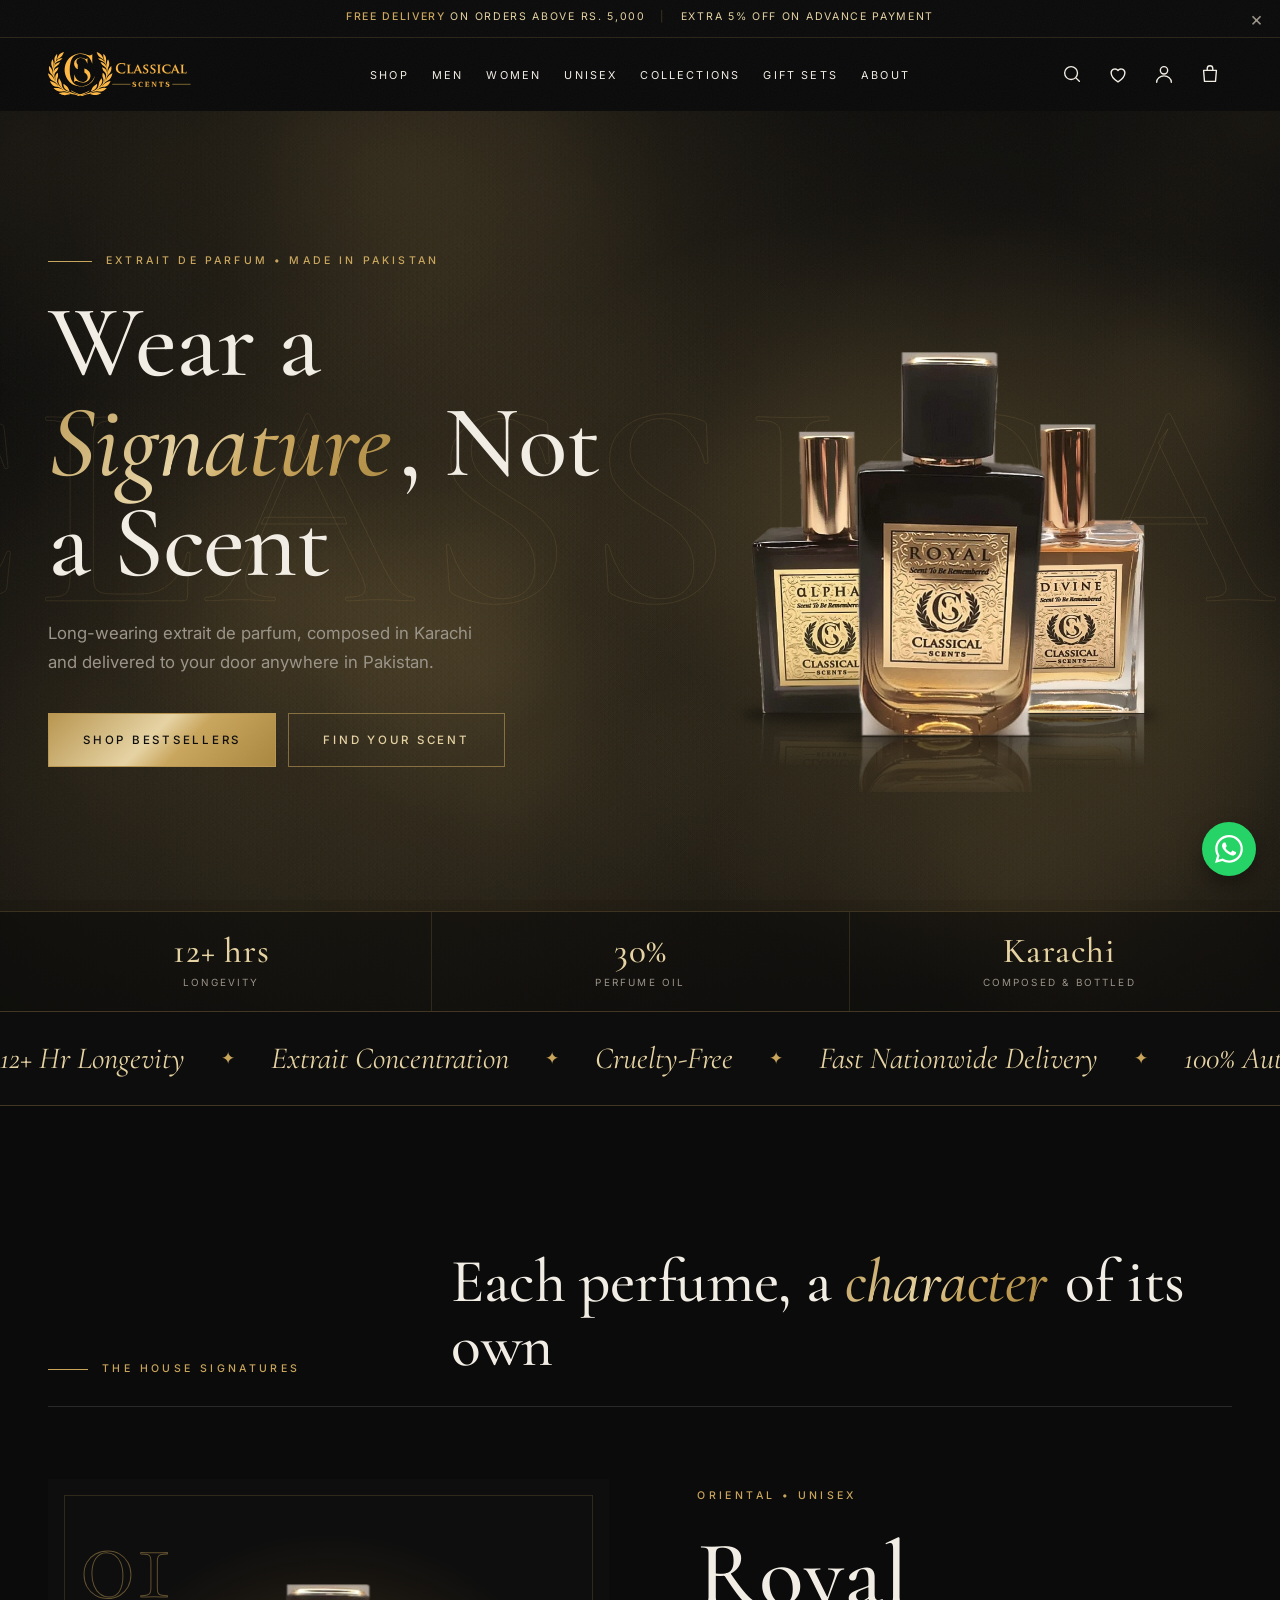
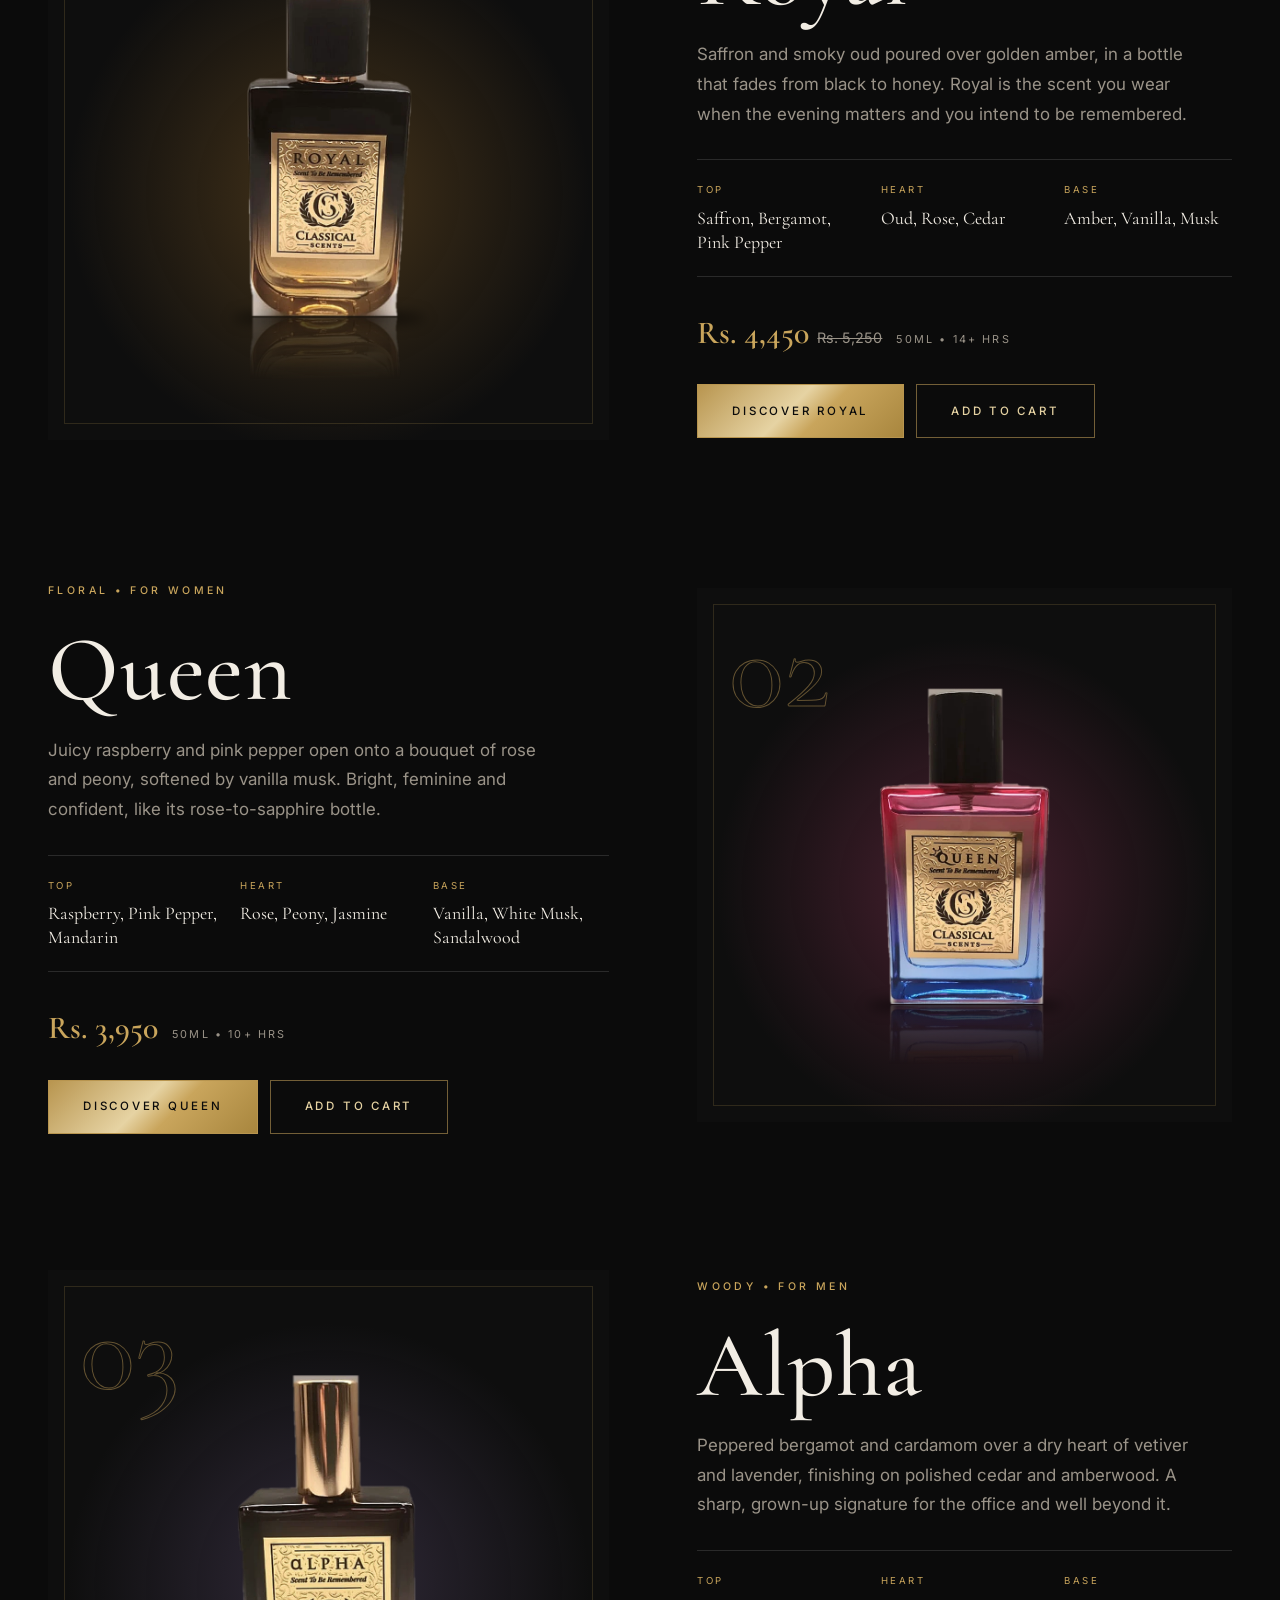
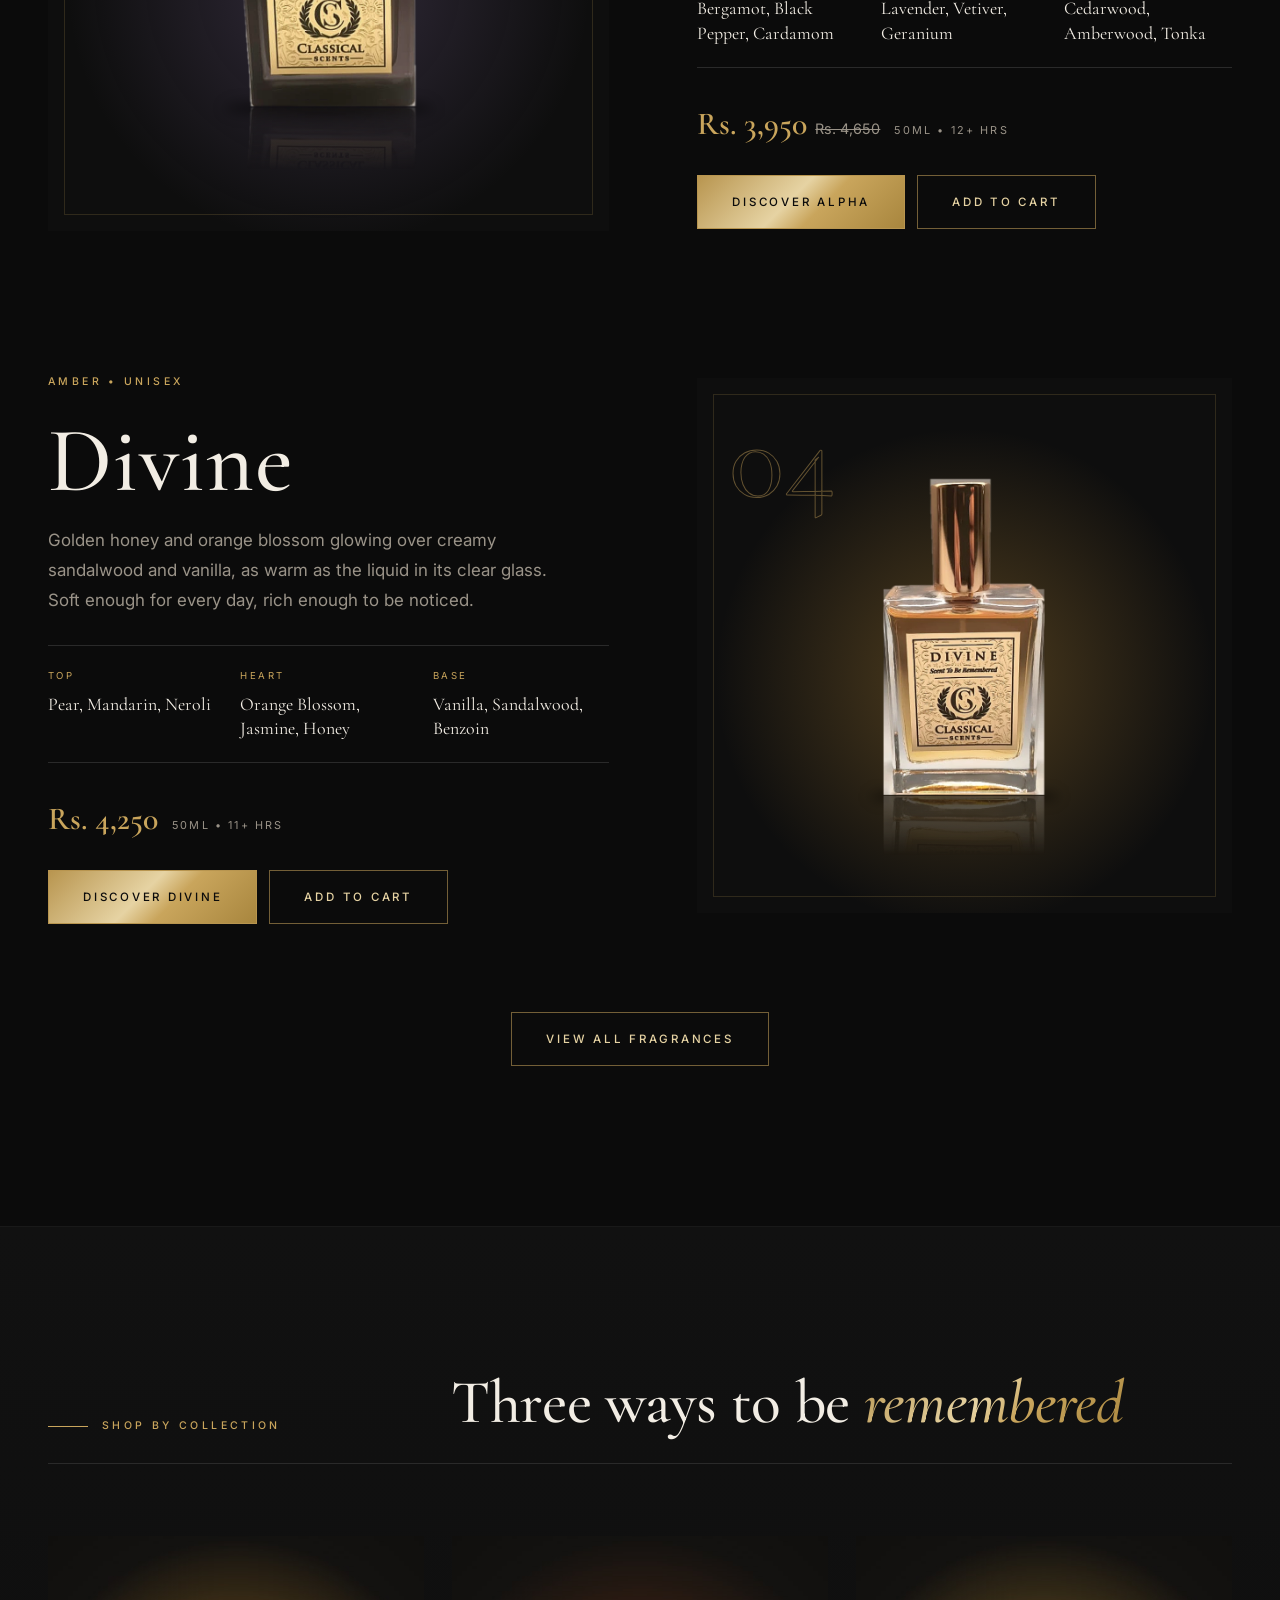
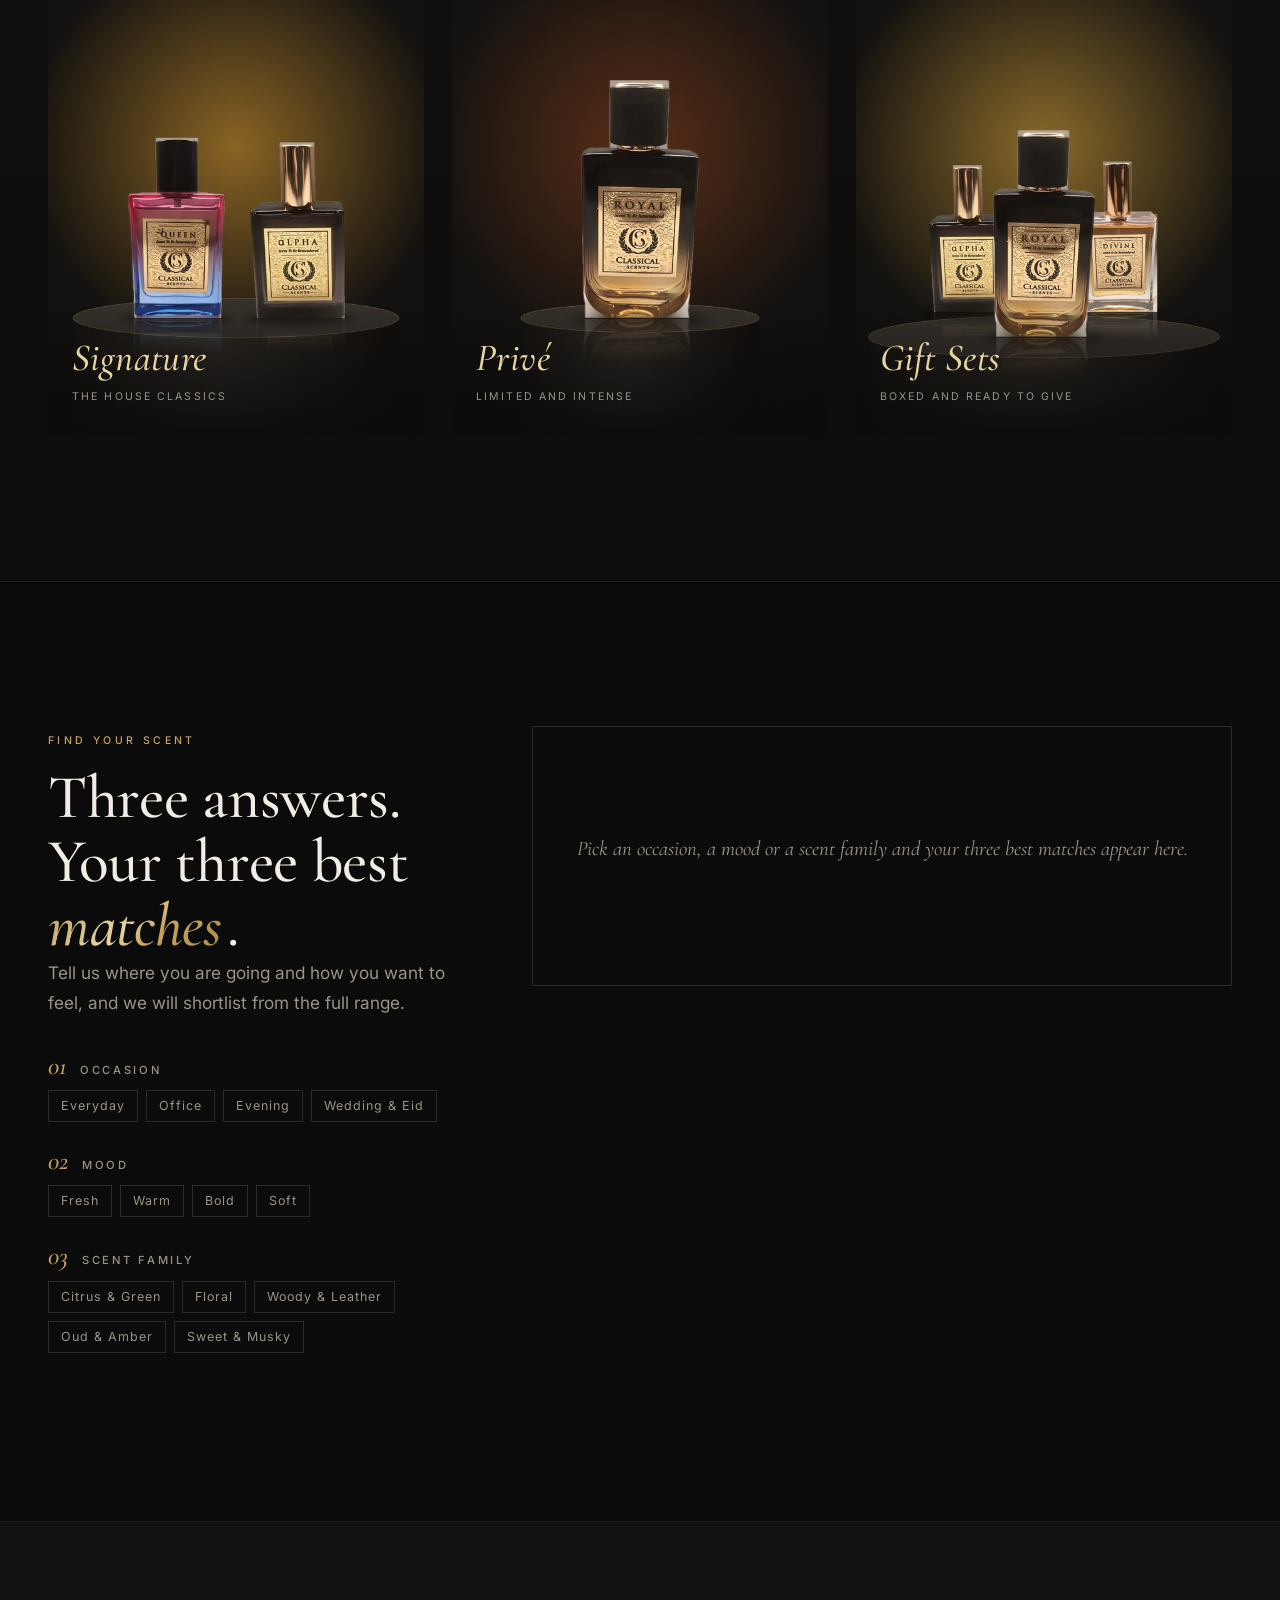
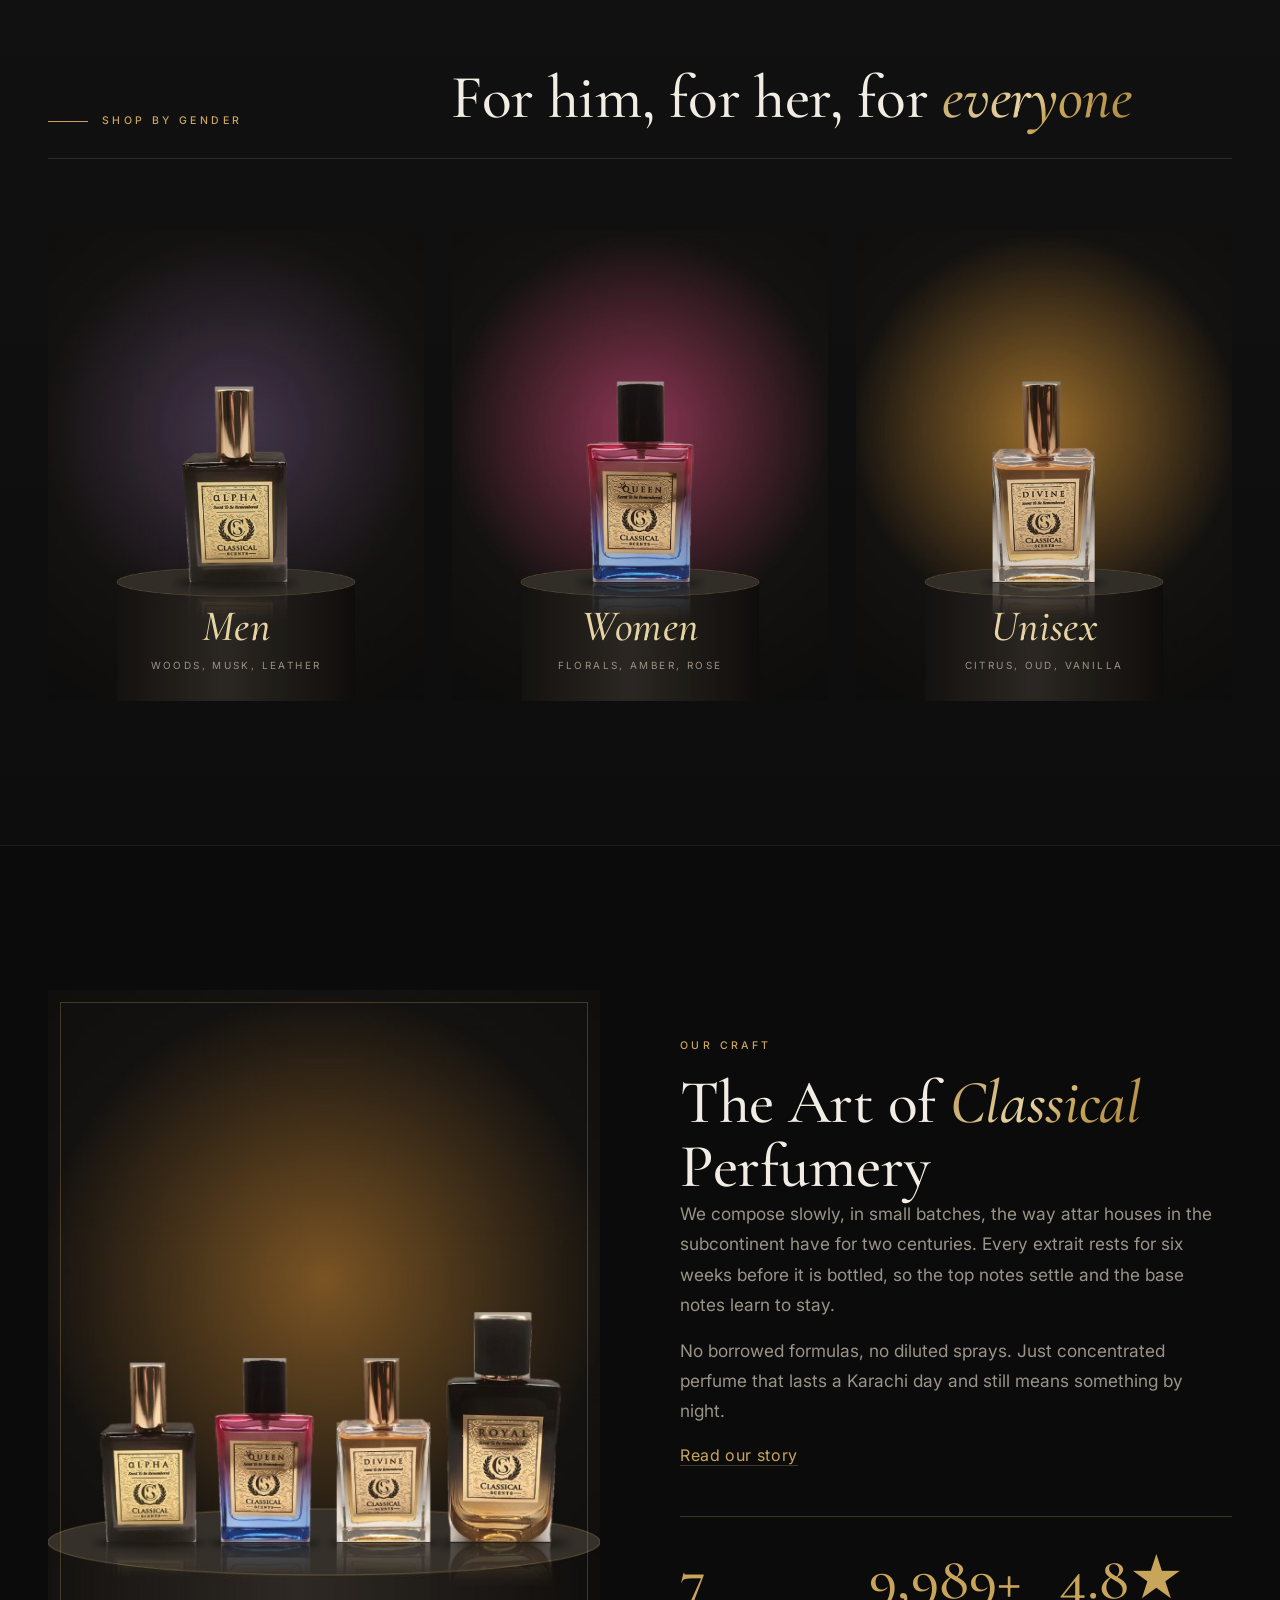
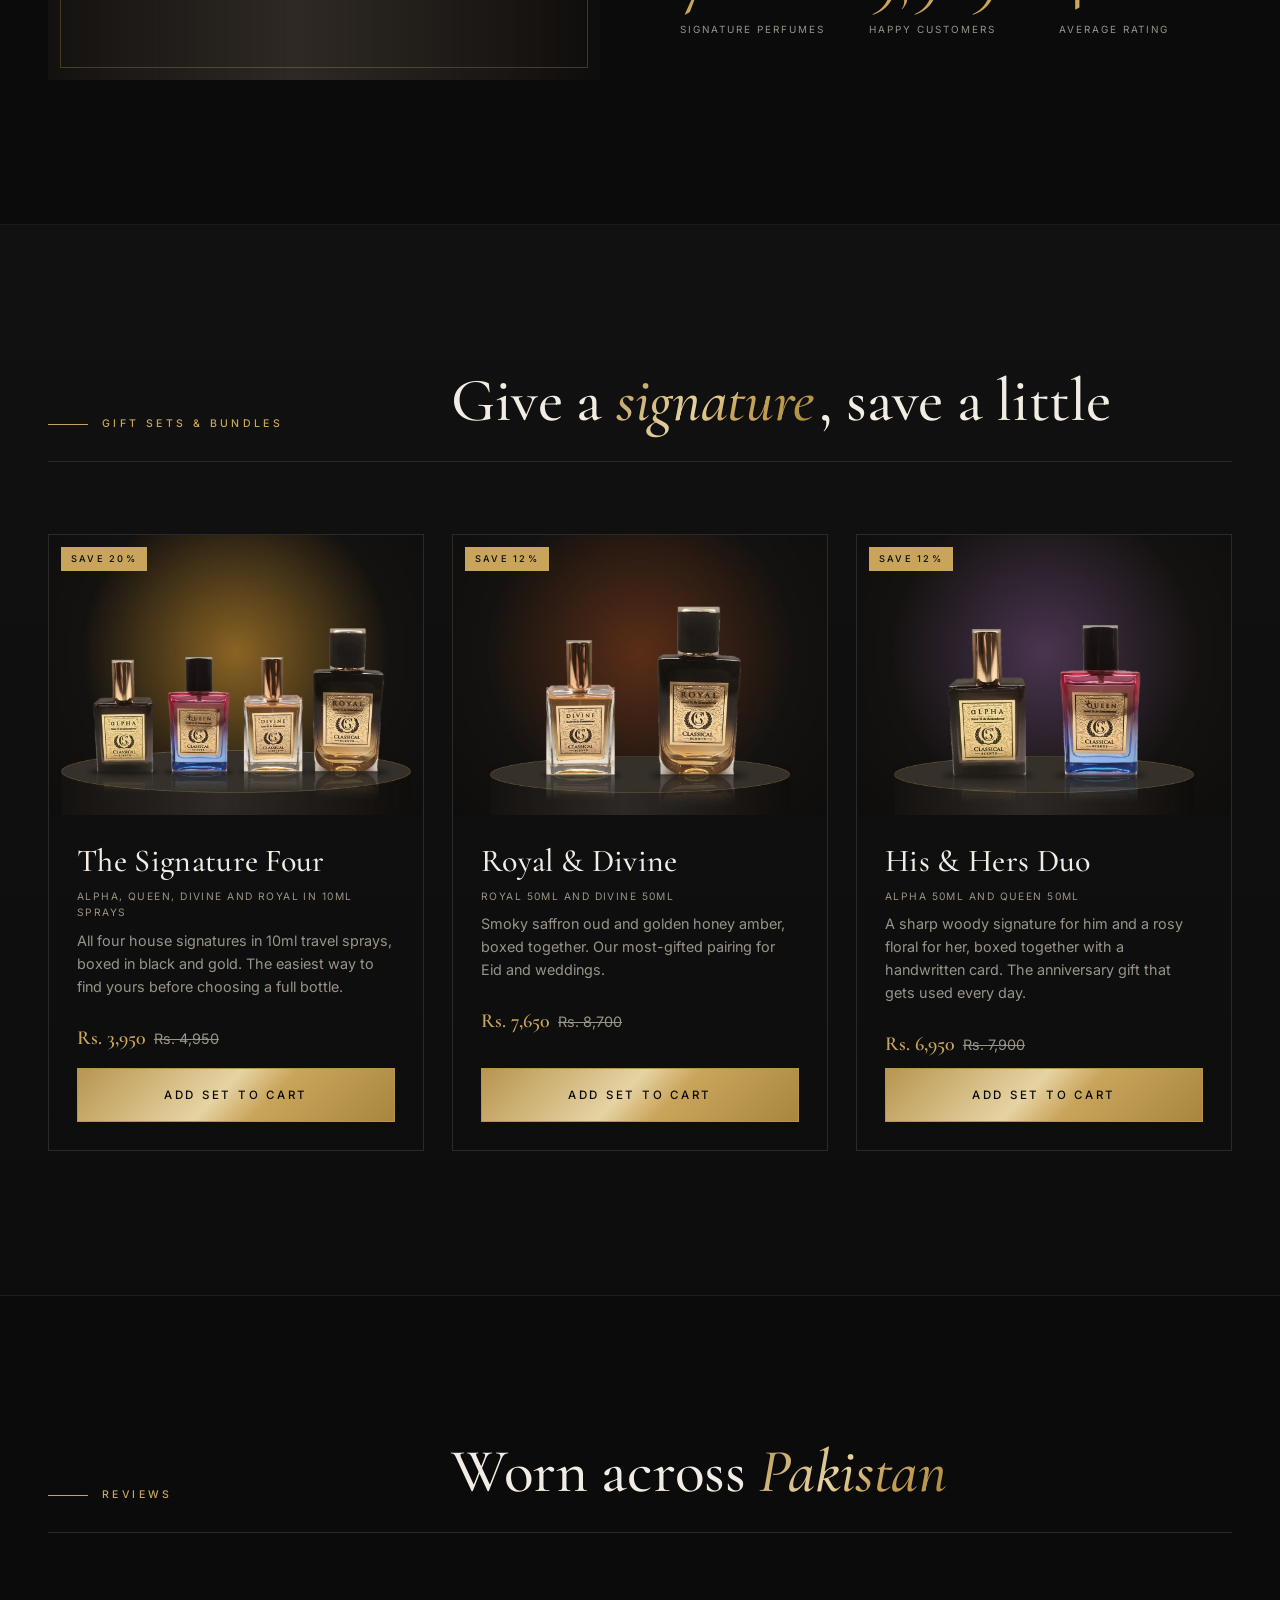
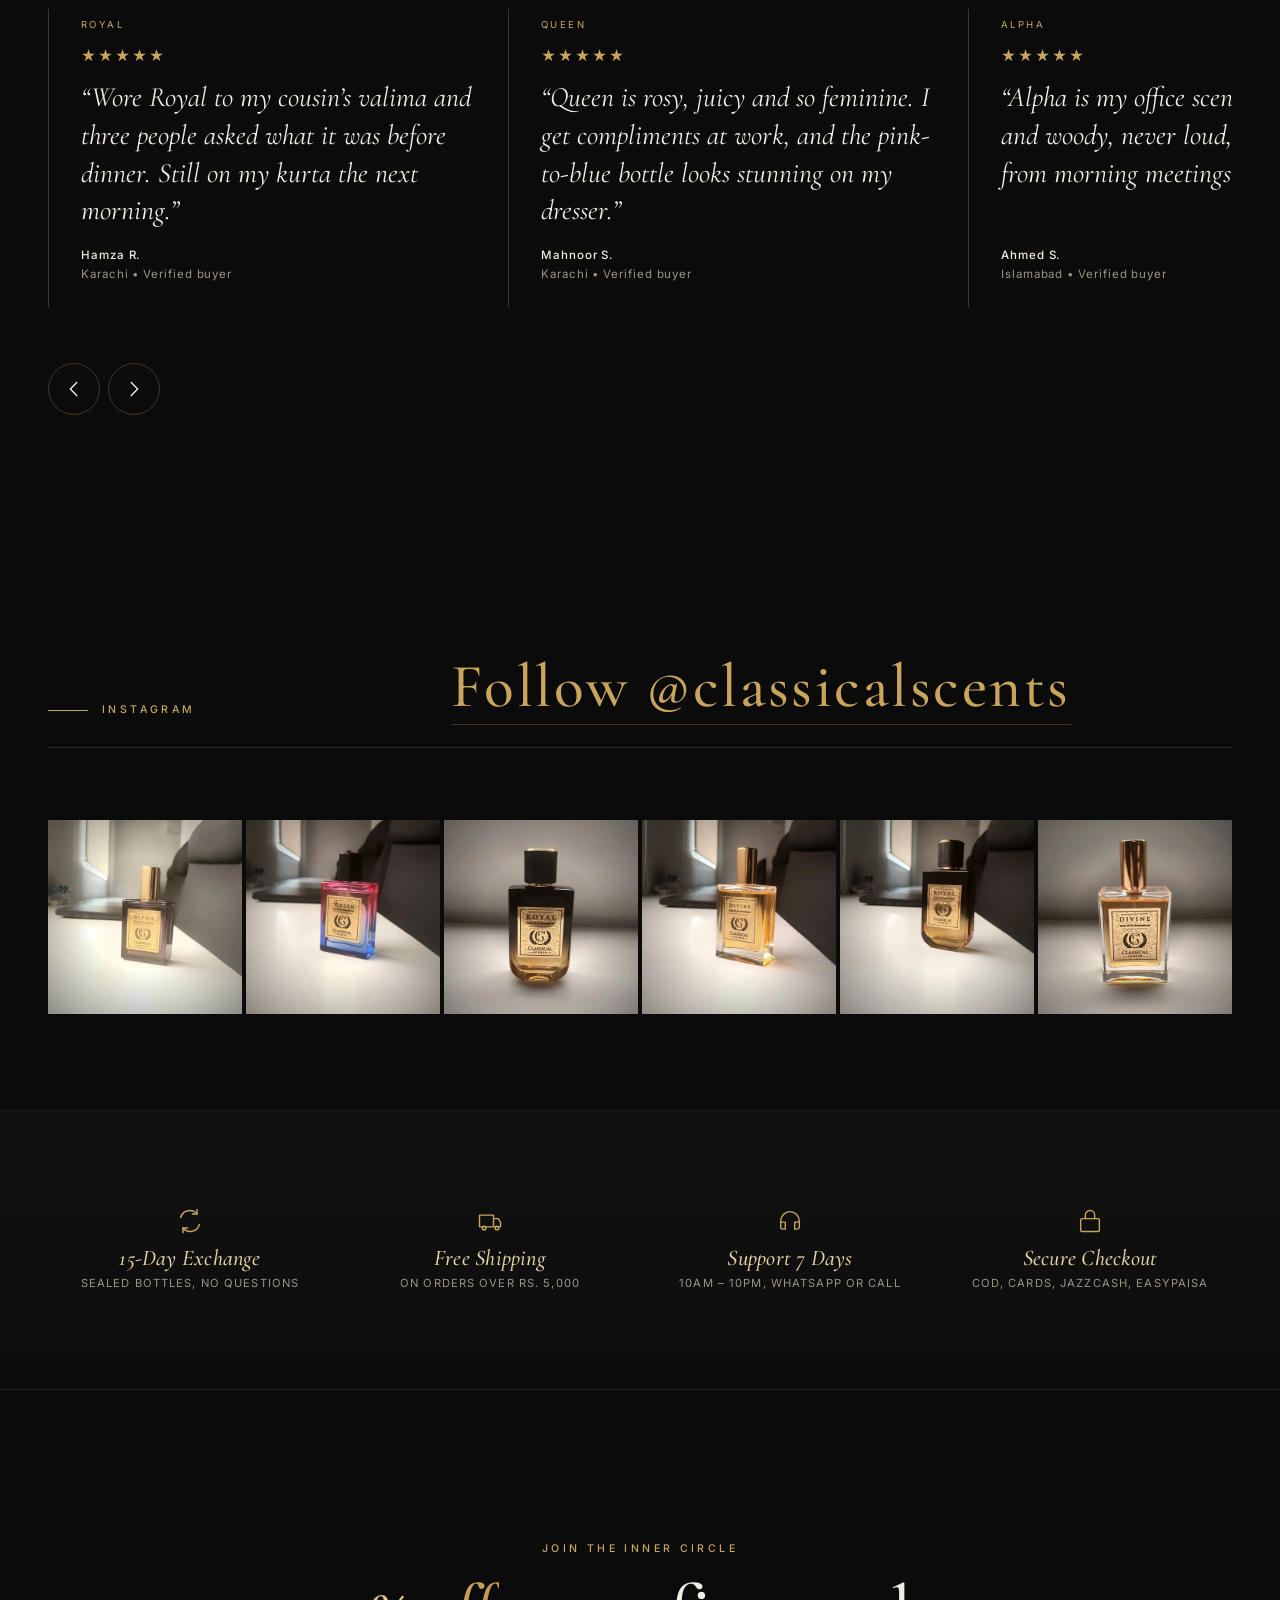
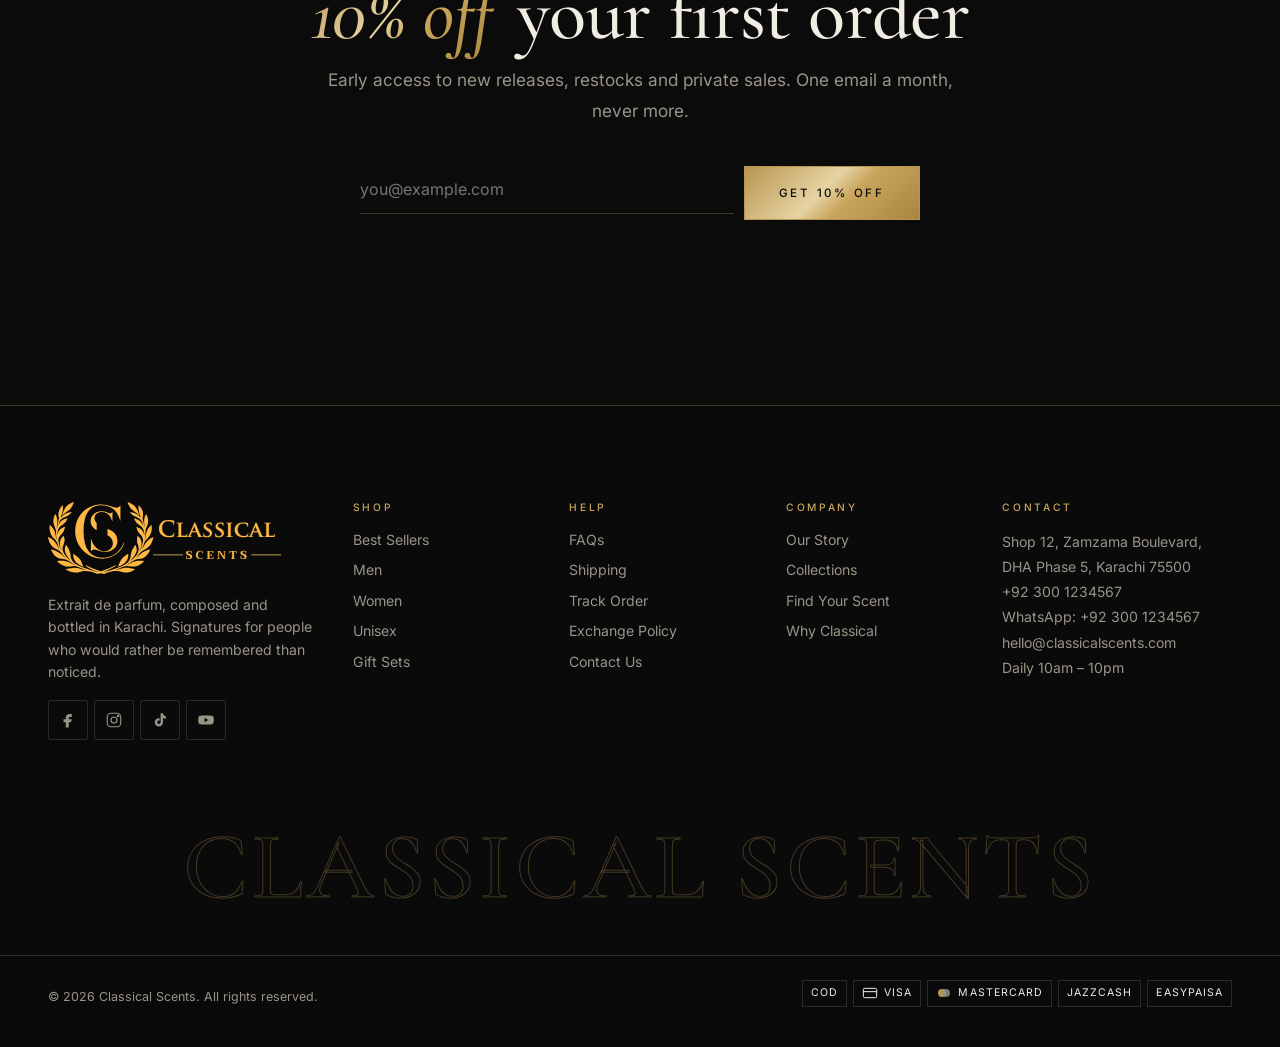
==== commit e39119d3: "Use the Classical Scents brand logo - Header, mobile menu and footer show the laurel CS logo with wo" ====
--- a/index.html
+++ b/index.html
@@ -21,7 +21,7 @@
     /* Critical CSS: tokens + hero, so the first fold paints before style.css arrives. */
     :root{--bg:#0B0B0B;--gold:#C9A55C;--gold-pale:#E6D3A3;--text:#F2EDE4;--muted:#9A9388;--serif:"Cormorant Garamond",Georgia,serif;--sans:"Inter",system-ui,sans-serif}
     html{-webkit-text-size-adjust:100%}body{margin:0;background:var(--bg);color:var(--text);font-family:var(--sans);line-height:1.6}
-    .announce{min-height:38px}.header{min-height:72px}
+    .announce{min-height:38px}.header{min-height:72px}.logo img{display:block;height:44px;width:auto}
     .hero{position:relative;min-height:100vh;min-height:100svh;display:flex;align-items:center;overflow:hidden;background:#0B0B0B radial-gradient(ellipse 55% 60% at 72% 52%,rgba(201,165,92,.13),transparent 70%)}
     .hero__mist{position:absolute;inset:0;width:100%;height:100%;opacity:.9}
     .hero__glow{position:absolute;inset:0;background:radial-gradient(circle at 75% 55%,rgba(201,165,92,.14),transparent 35%),radial-gradient(circle at 20% 85%,rgba(201,165,92,.06),transparent 40%);animation:glow 9s ease-in-out infinite alternate}
@@ -60,7 +60,7 @@
   <script src="js/products.js" defer></script>
   <script src="js/main.js" defer></script>
   <script type="application/ld+json">
-  [{"@context":"https://schema.org","@type":"Organization","name":"Classical Scents","url":"https://classicalscents.com/","logo":"https://classicalscents.com/images/favicon.svg","email":"hello@classicalscents.com","telephone":"+92 300 1234567","address":{"@type":"PostalAddress","streetAddress":"Shop 12, Zamzama Boulevard, DHA Phase 5","addressLocality":"Karachi","postalCode":"75500","addressCountry":"PK"},"sameAs":["https://instagram.com/classicalscents","https://facebook.com/classicalscents","https://tiktok.com/@classicalscents","https://youtube.com/@classicalscents"]},
+  [{"@context":"https://schema.org","@type":"Organization","name":"Classical Scents","url":"https://classicalscents.com/","logo":"https://classicalscents.com/images/logo.svg","email":"hello@classicalscents.com","telephone":"+92 300 1234567","address":{"@type":"PostalAddress","streetAddress":"Shop 12, Zamzama Boulevard, DHA Phase 5","addressLocality":"Karachi","postalCode":"75500","addressCountry":"PK"},"sameAs":["https://instagram.com/classicalscents","https://facebook.com/classicalscents","https://tiktok.com/@classicalscents","https://youtube.com/@classicalscents"]},
    {"@context":"https://schema.org","@type":"WebSite","name":"Classical Scents","url":"https://classicalscents.com/","potentialAction":{"@type":"SearchAction","target":{"@type":"EntryPoint","urlTemplate":"https://classicalscents.com/shop.html?q={search_term_string}"},"query-input":"required name=search_term_string"}}]
   </script>
 </head>
@@ -75,7 +75,7 @@
     <button class="icon-btn header__burger" type="button" aria-label="Open menu" aria-expanded="false" aria-controls="mobile-menu">
       <svg viewBox="0 0 24 24" aria-hidden="true"><path d="M3 7h18M3 12h18M3 17h18"/></svg>
     </button>
-    <a class="logo" href="index.html" aria-label="Classical Scents home">CLASSICAL SCENTS</a>
+    <a class="logo" href="index.html" aria-label="Classical Scents home"><img src="images/logo.svg" width="159" height="44" alt="Classical Scents"></a>
     <nav class="nav" aria-label="Primary">
       <ul class="nav__list">
         <li><a href="shop.html">Shop</a></li>
@@ -108,7 +108,7 @@
 </header>
 <div class="mobile-menu" id="mobile-menu" hidden>
   <div class="mobile-menu__top">
-    <span class="logo">CLASSICAL SCENTS</span>
+    <span class="logo"><img src="images/logo.svg" width="159" height="44" alt="Classical Scents"></span>
     <button class="icon-btn" type="button" id="menu-close" aria-label="Close menu"><svg viewBox="0 0 24 24" aria-hidden="true"><path d="M6 6l12 12M18 6 6 18"/></svg></button>
   </div>
   <nav aria-label="Mobile">
@@ -349,7 +349,7 @@
 <footer class="footer">
   <div class="container footer__grid">
     <div class="footer__brand">
-      <p class="logo">CLASSICAL SCENTS</p>
+      <p class="logo logo--footer"><img src="images/logo.svg" width="260" height="72" alt="Classical Scents" loading="lazy"></p>
       <p>Extrait de parfum, composed and bottled in Karachi. Signatures for people who would rather be remembered than noticed.</p>
       <ul class="social" aria-label="Social media">
         <li><a class="icon-btn" href="https://facebook.com/classicalscents" target="_blank" rel="noopener" aria-label="Facebook"><svg viewBox="0 0 24 24" aria-hidden="true" style="fill:currentColor;stroke:none"><path d="M14 8h3V4h-3c-2.8 0-5 2.2-5 5v2H6v4h3v7h4v-7h3l1-4h-4V9c0-.6.4-1 1-1z"/></svg></a></li>
--- a/css/style.css
+++ b/css/style.css
@@ -764,3 +764,12 @@
 .coll-block { padding-top: 96px; padding-bottom: 96px; }
 .faq summary { font-size: 1.5rem; padding: 24px 0; }
 .toast { border-radius: 0; letter-spacing: .04em; }
+
+
+/* Brand logo */
+.logo { display: inline-flex; align-items: center; letter-spacing: 0; }
+.logo img { display: block; height: 44px; width: auto; transition: height .3s var(--ease); }
+.header.is-scrolled .logo img { height: 36px; }
+.logo--footer img { height: 72px; }
+.footer__brand .logo--footer { margin: 0 0 20px; }
+@media (max-width: 479px) { .logo img { height: 34px; } .header.is-scrolled .logo img { height: 30px; } }
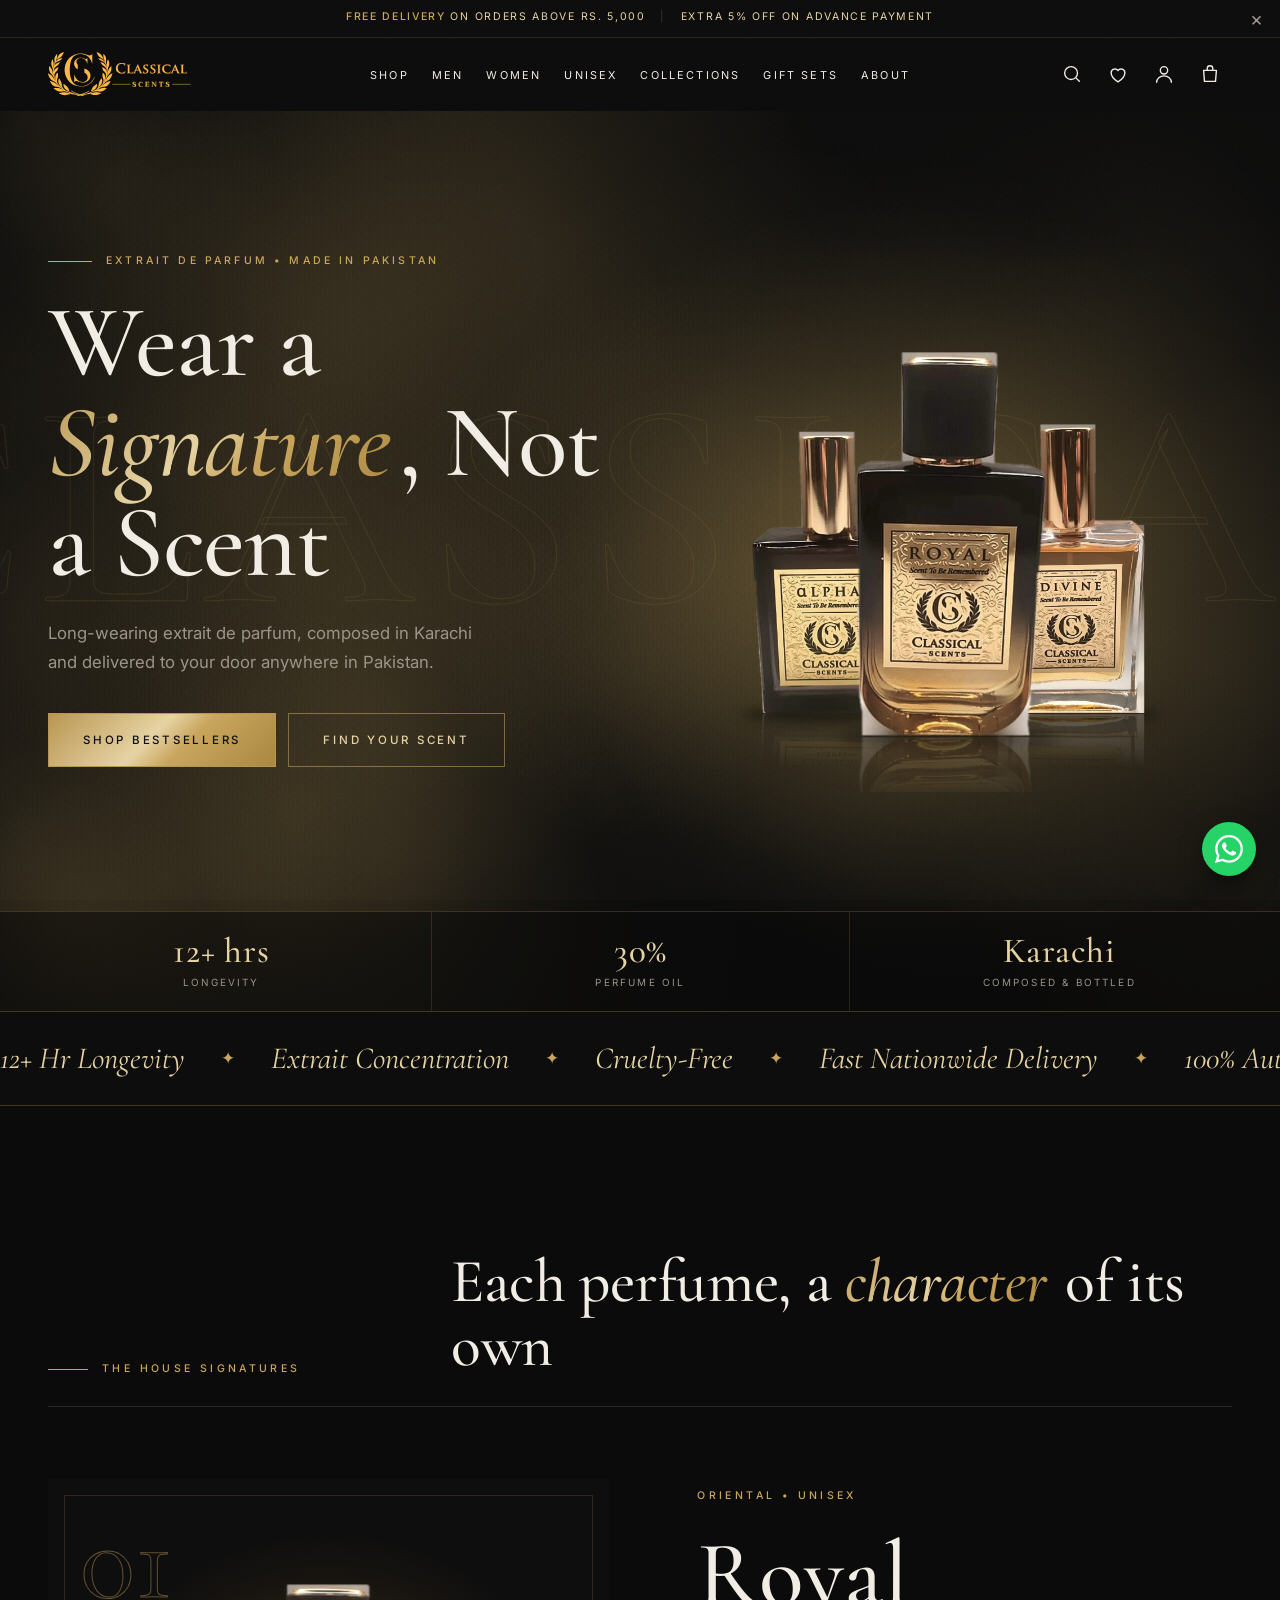
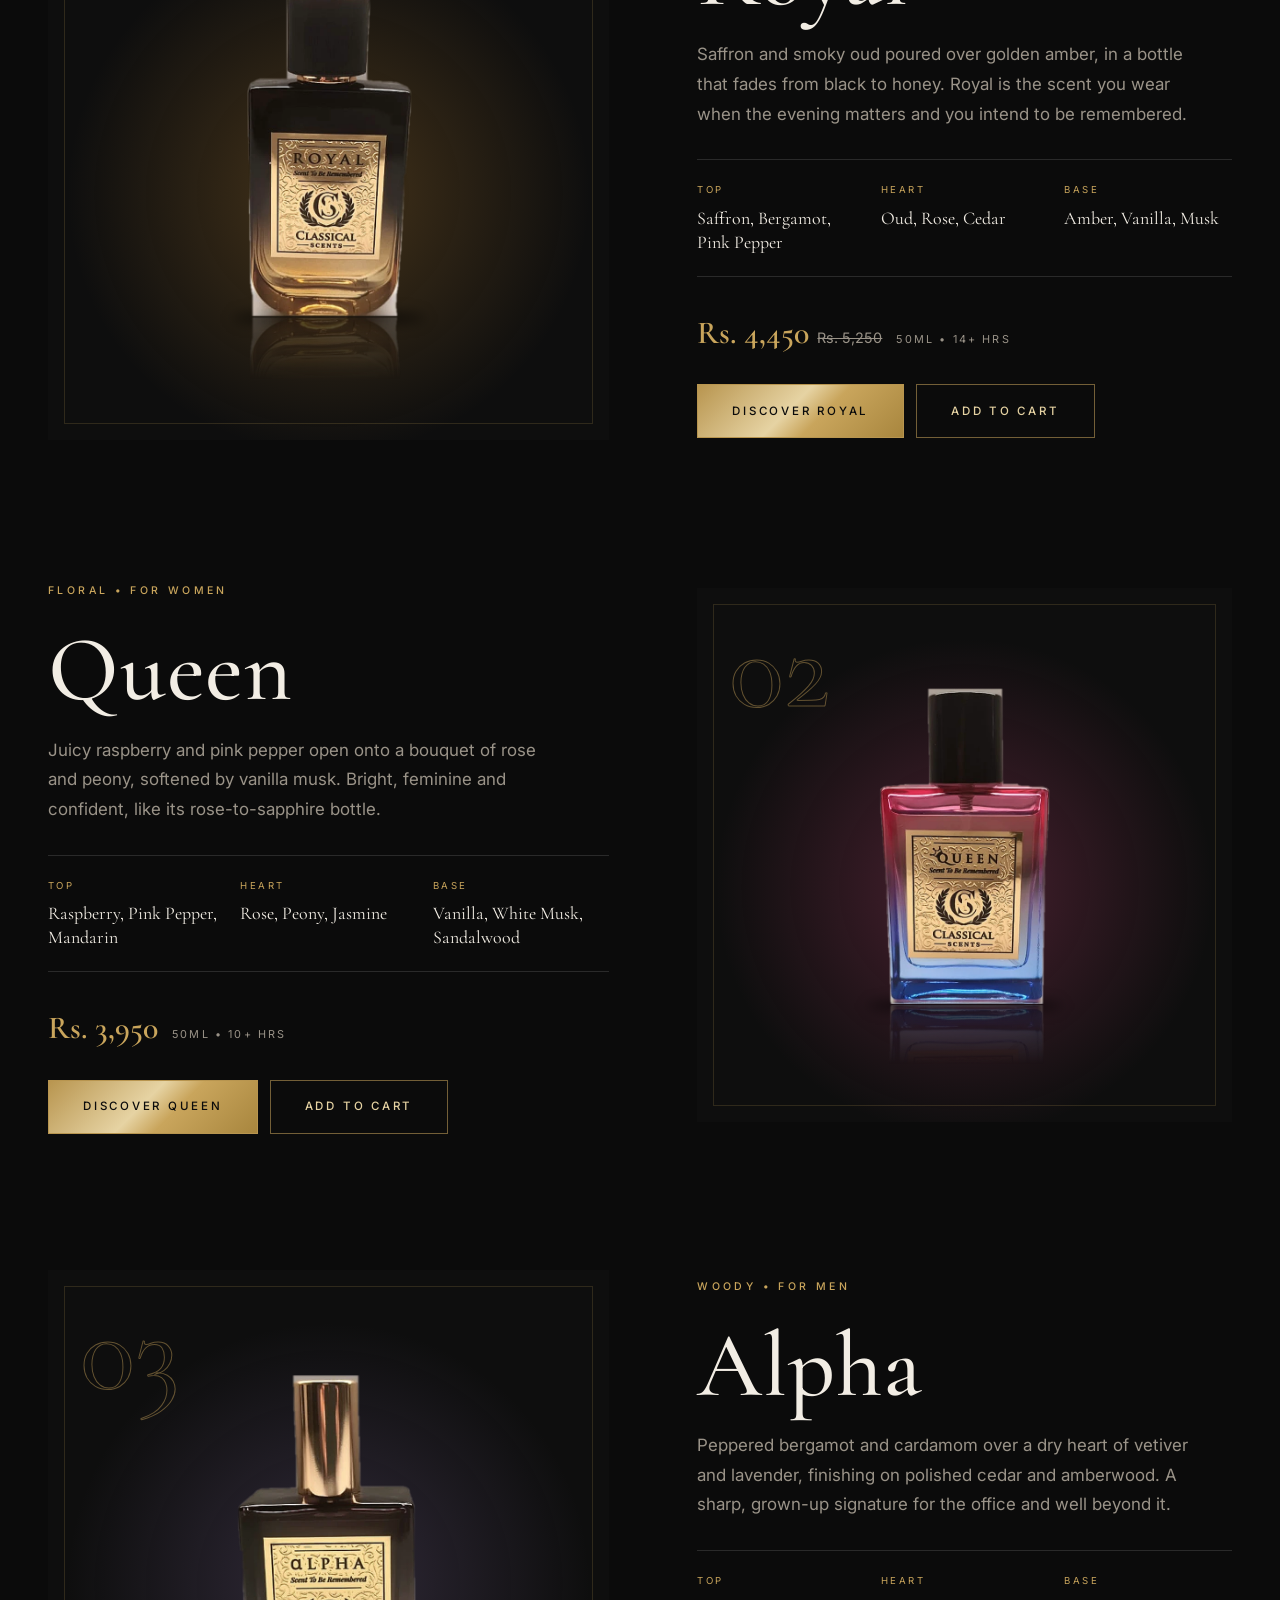
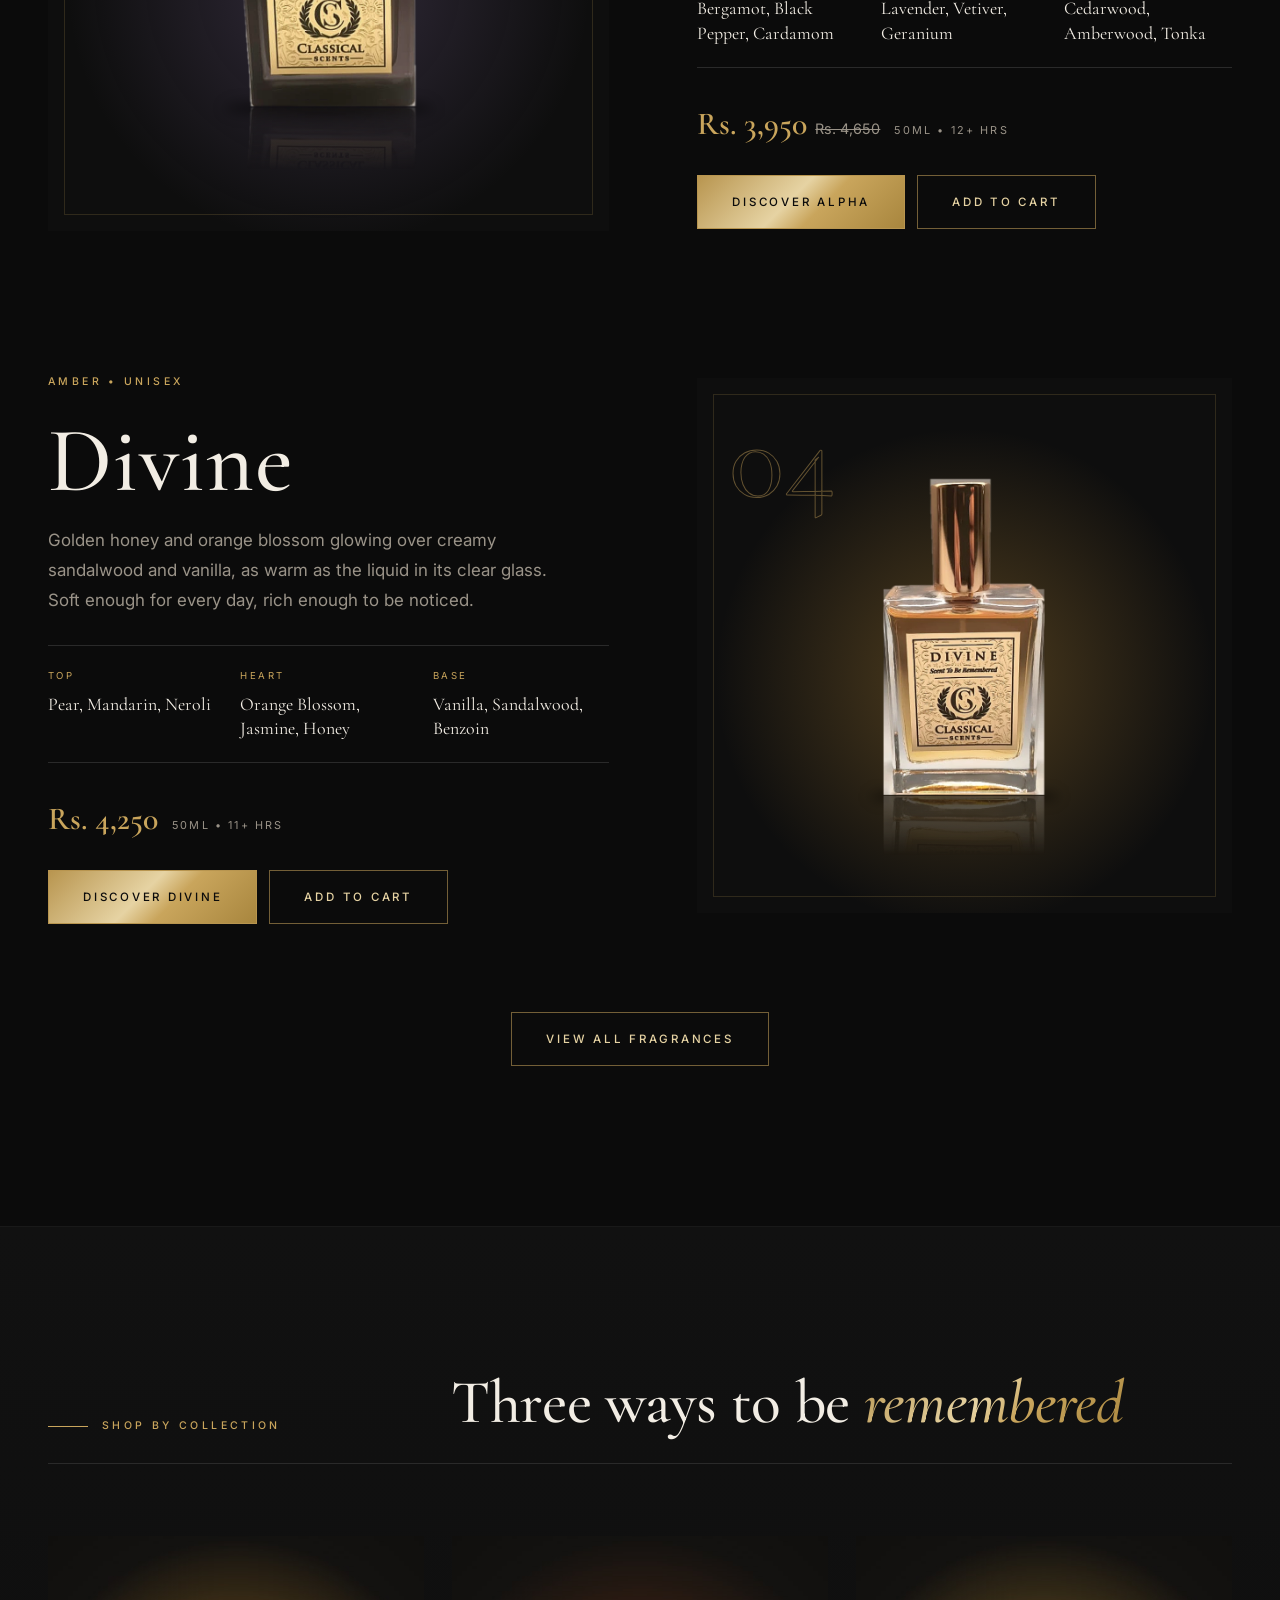
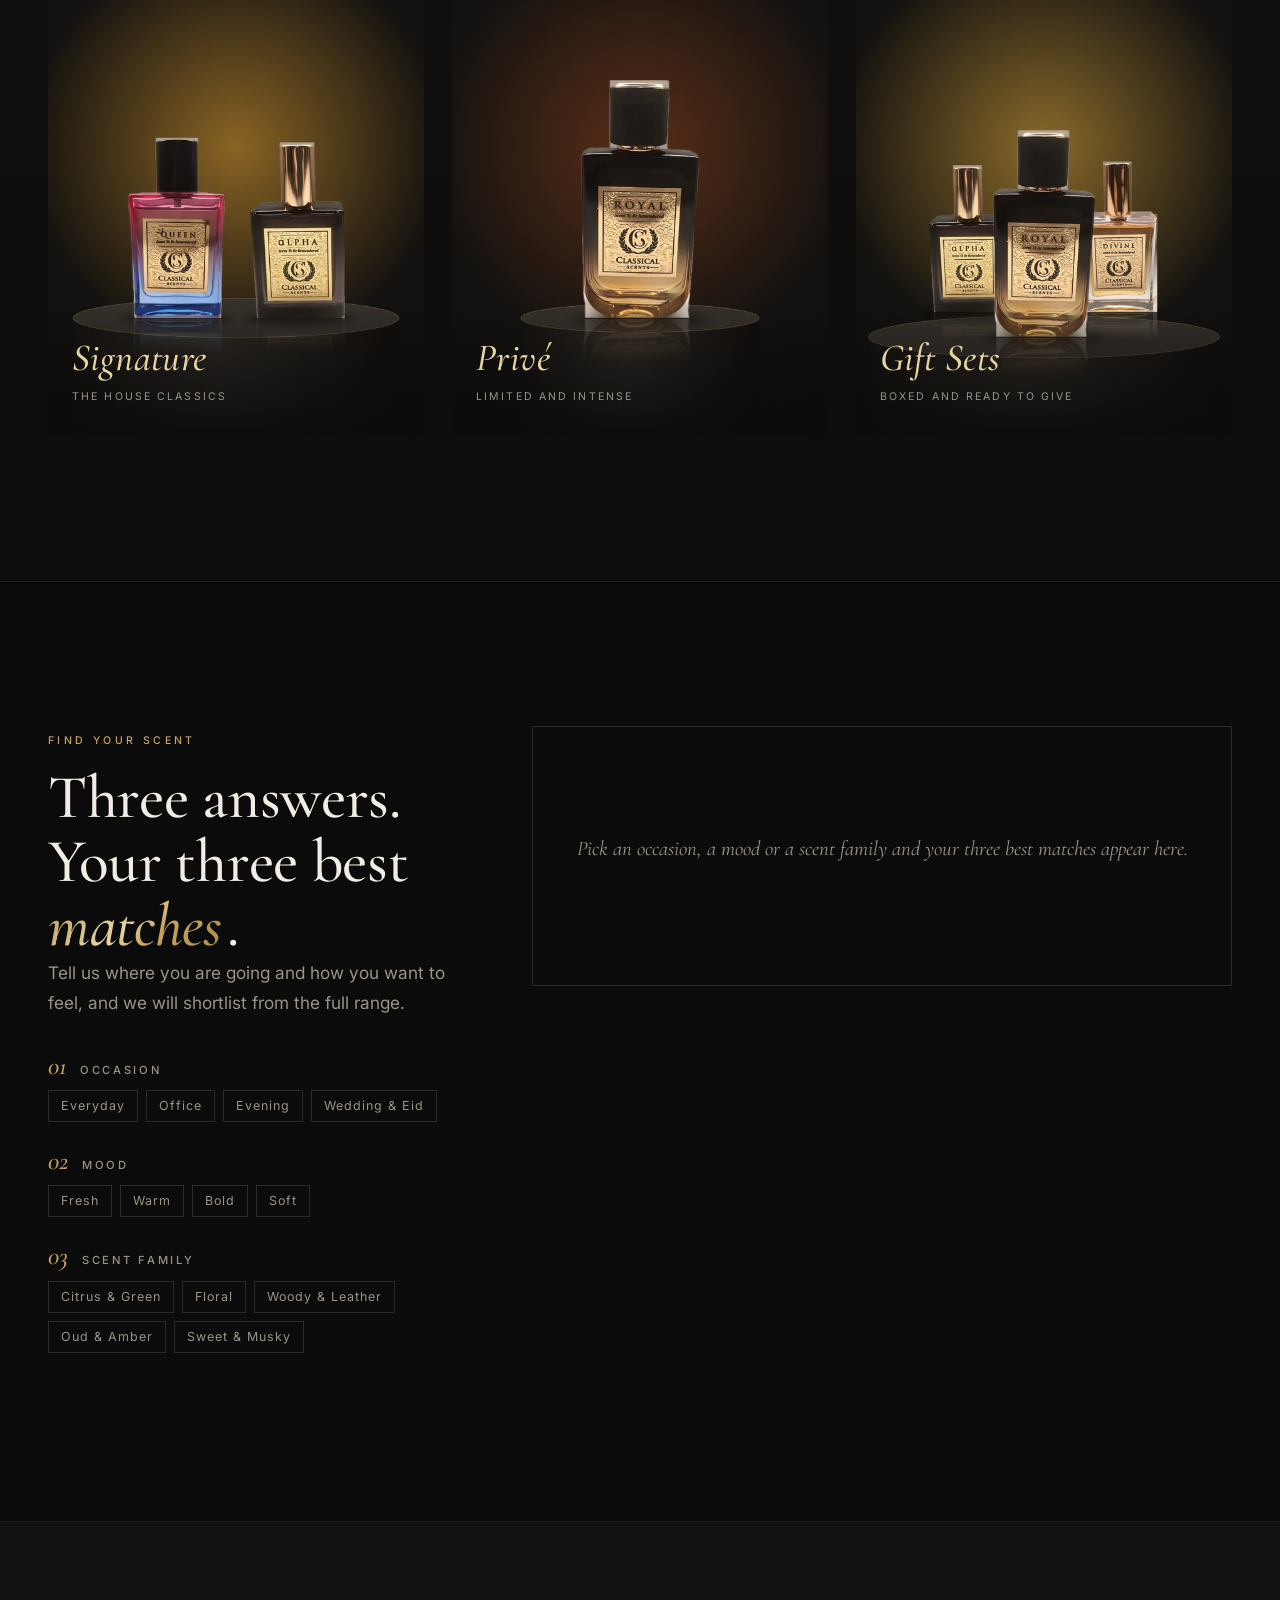
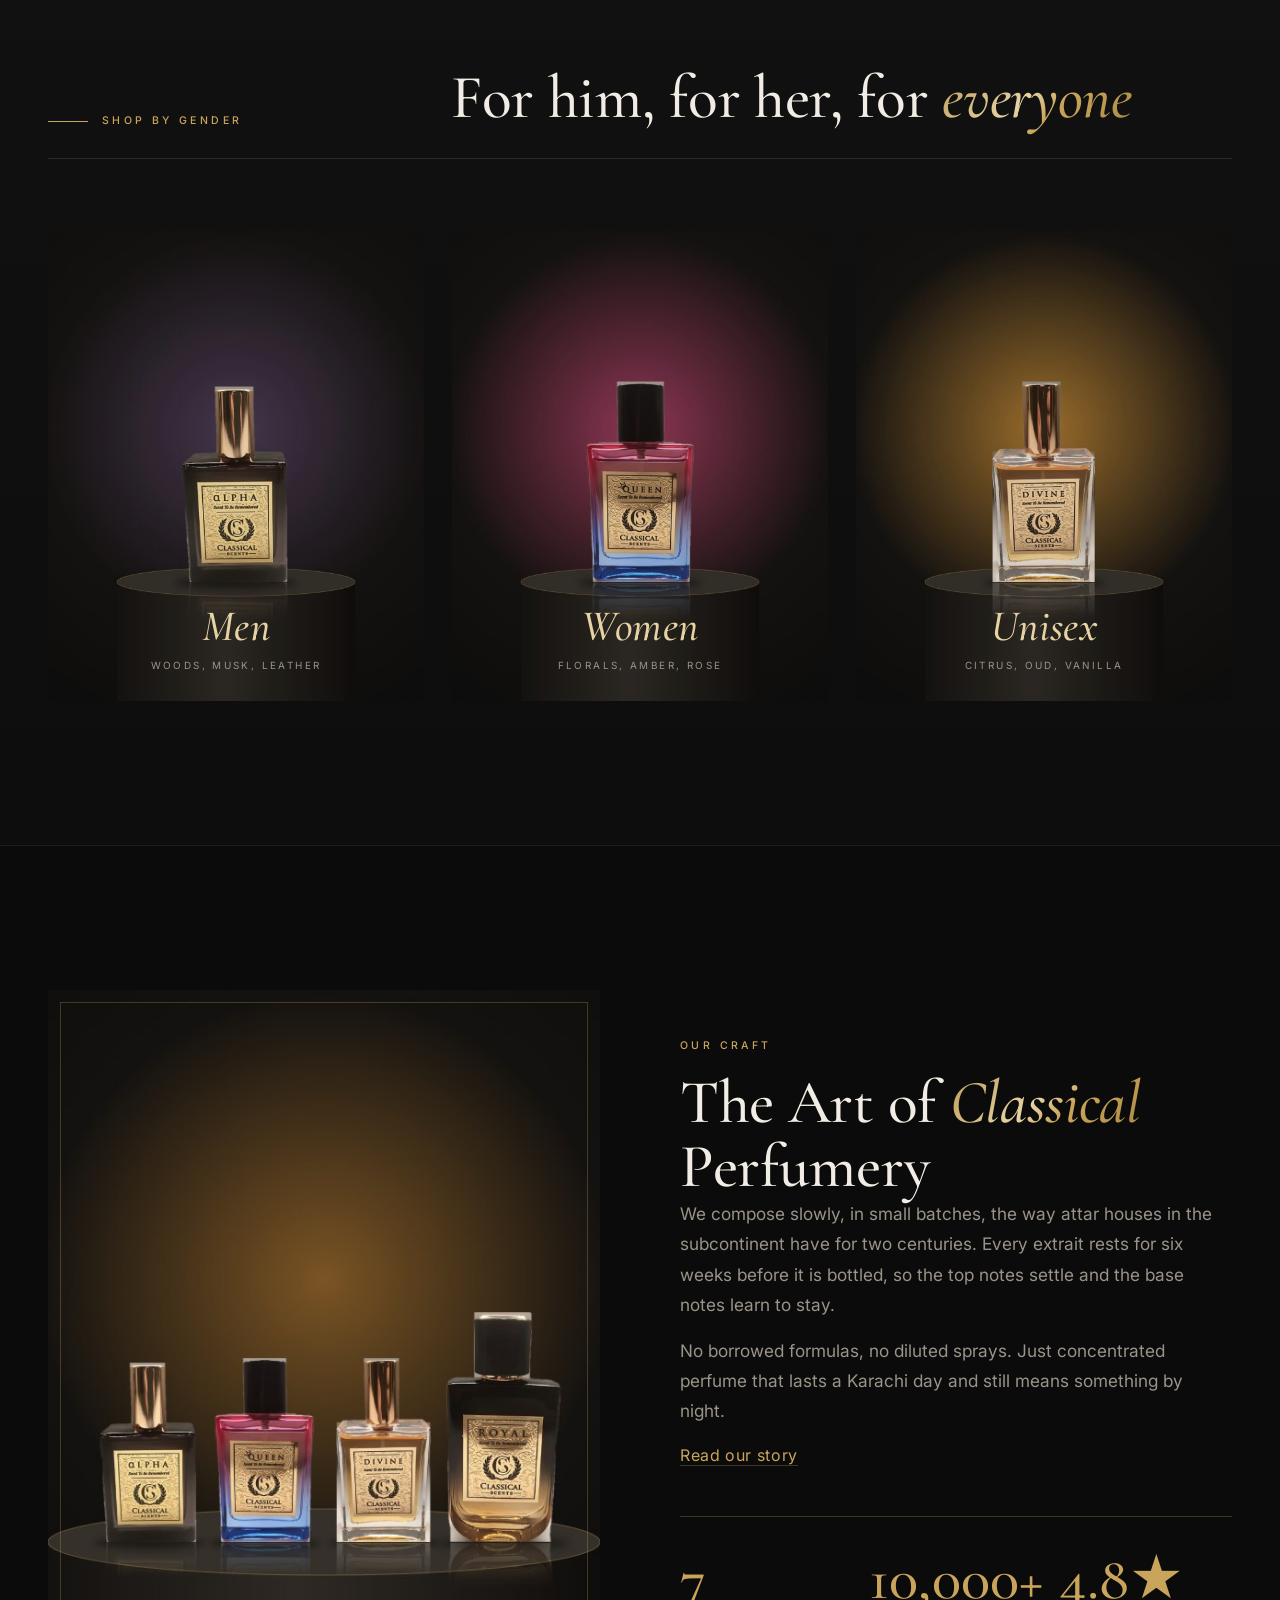
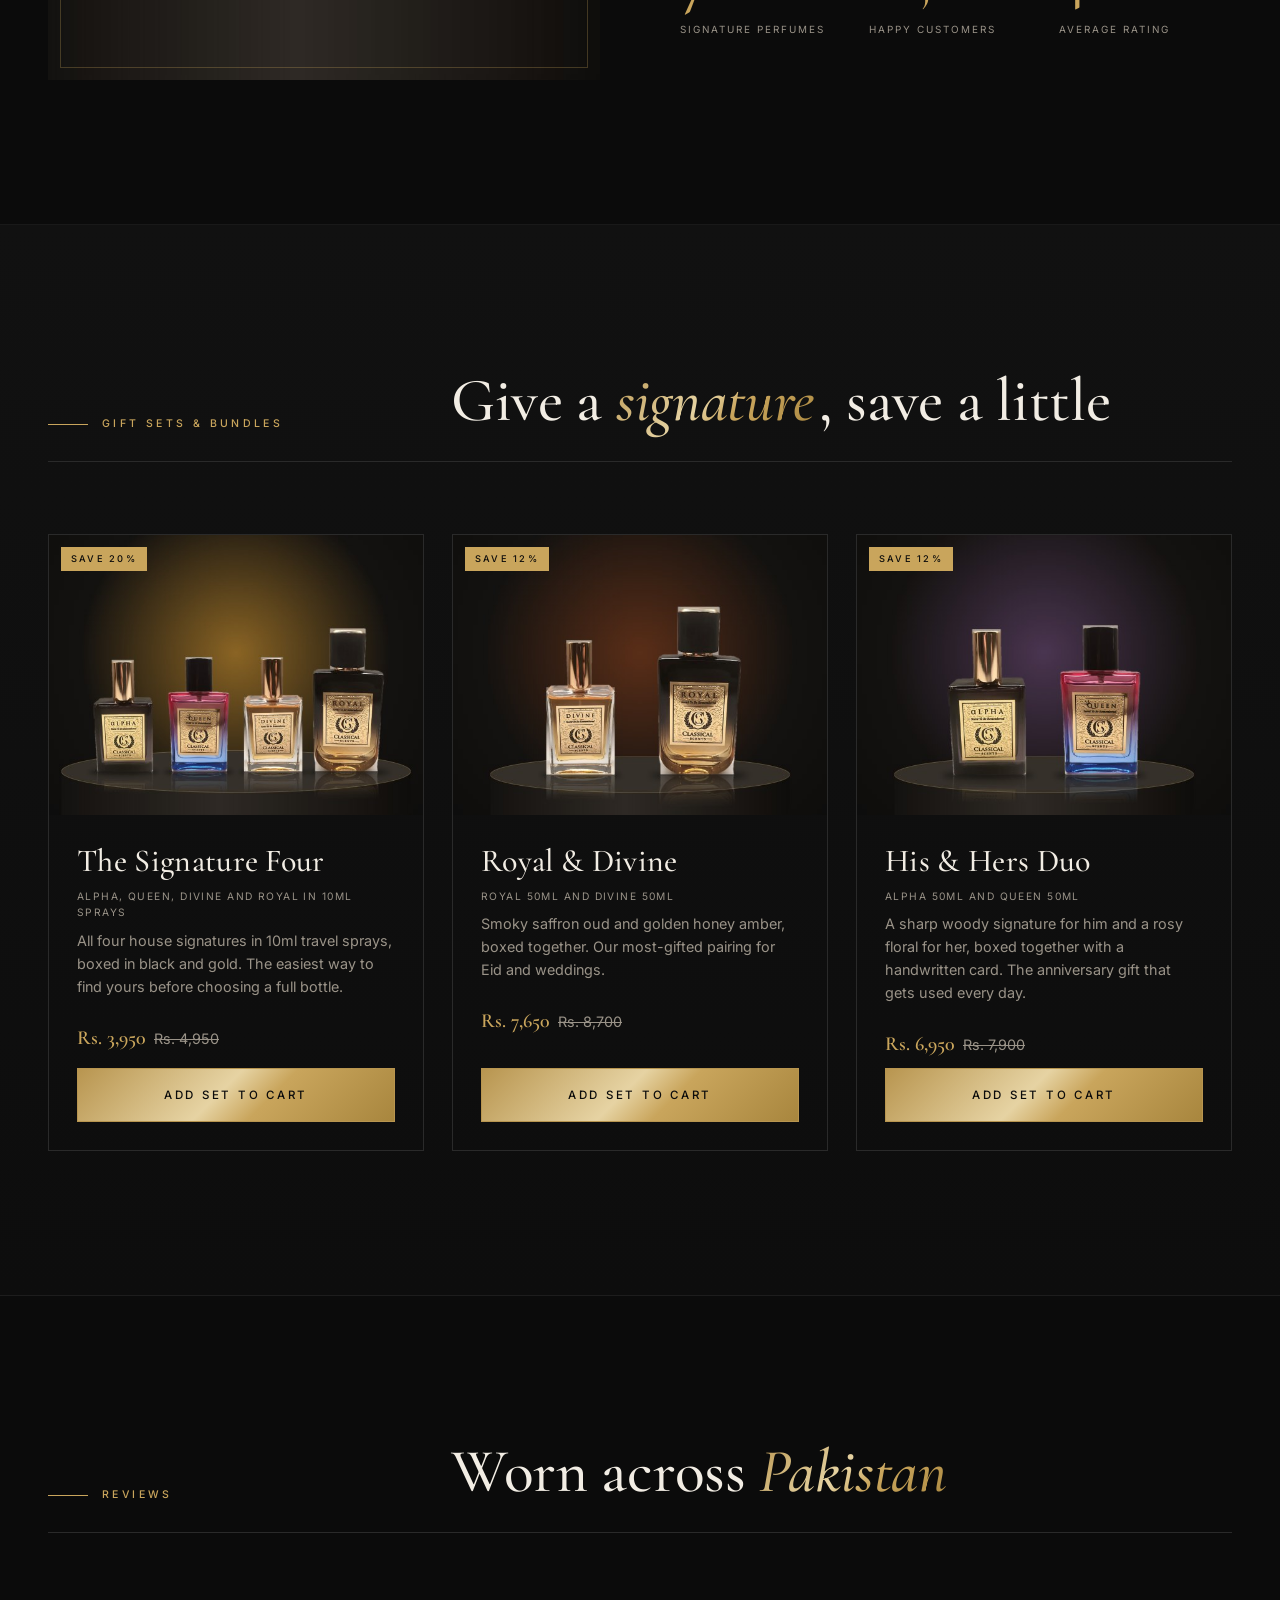
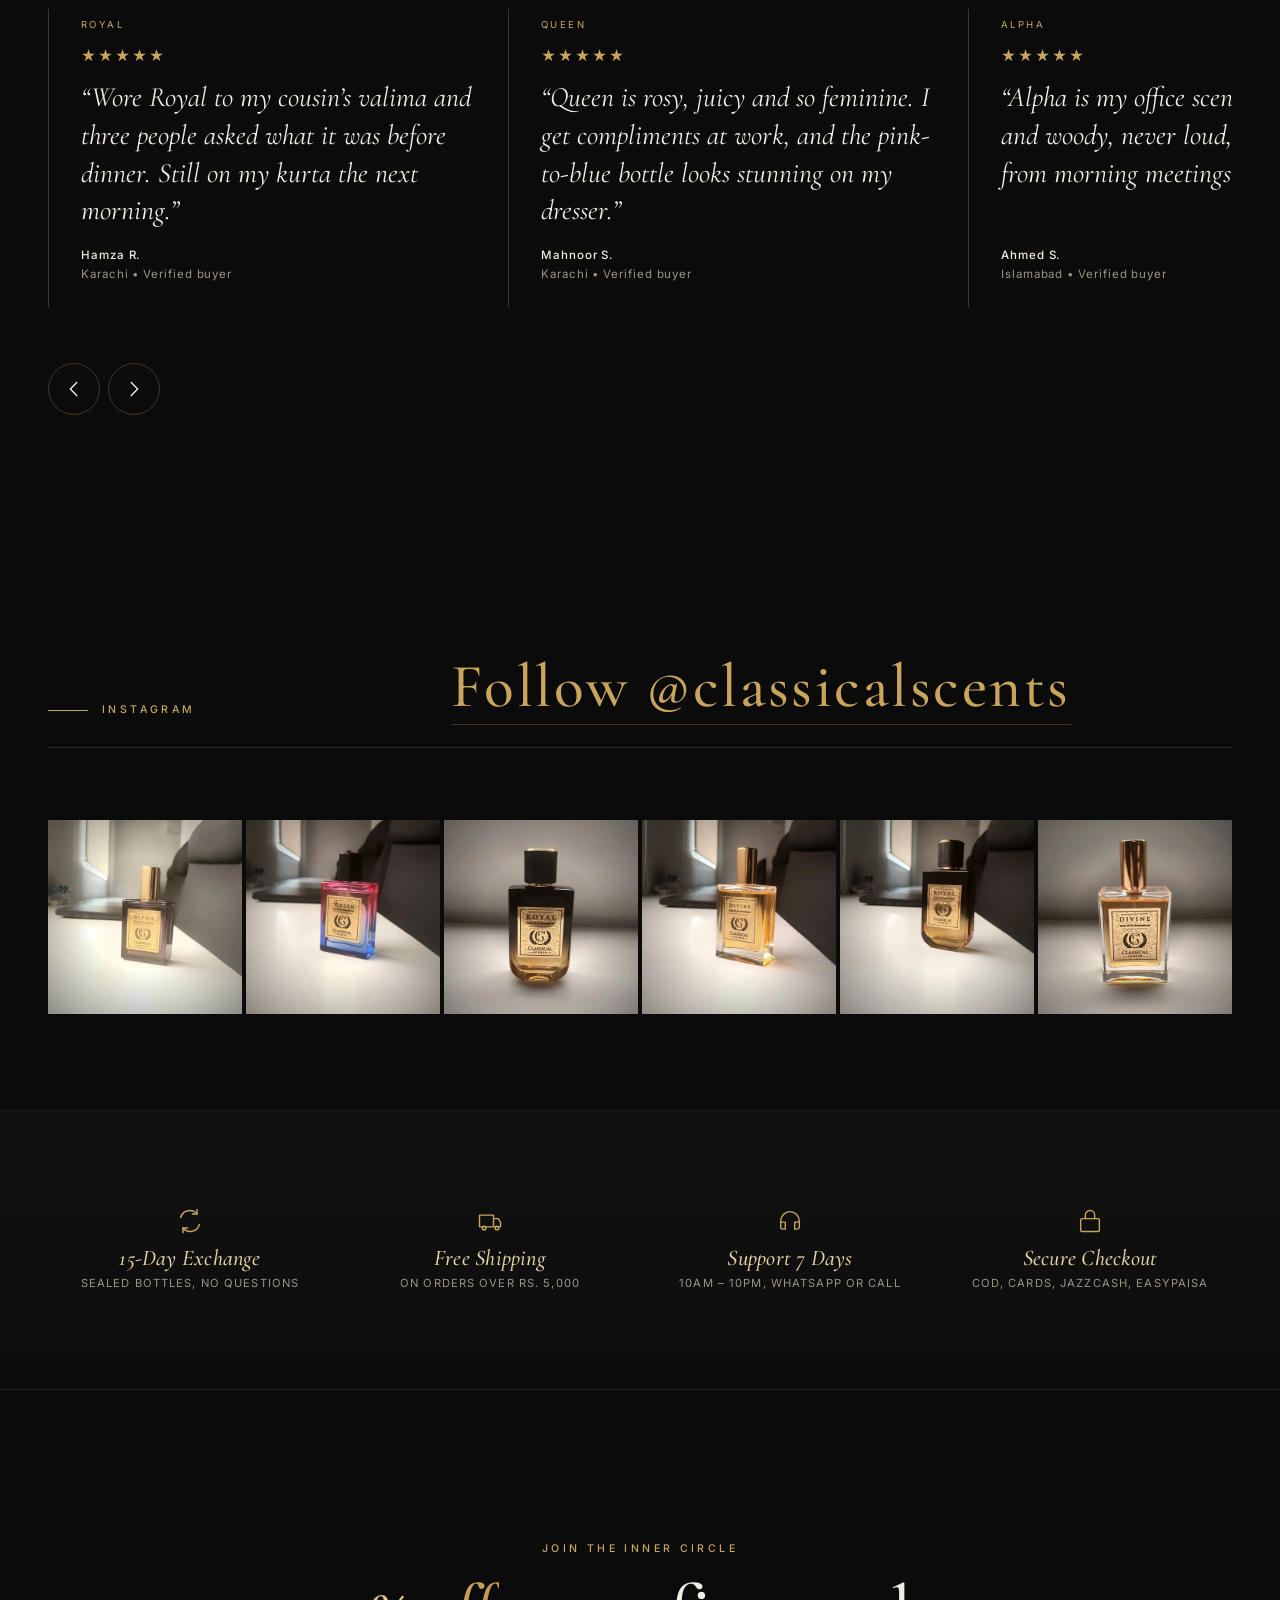
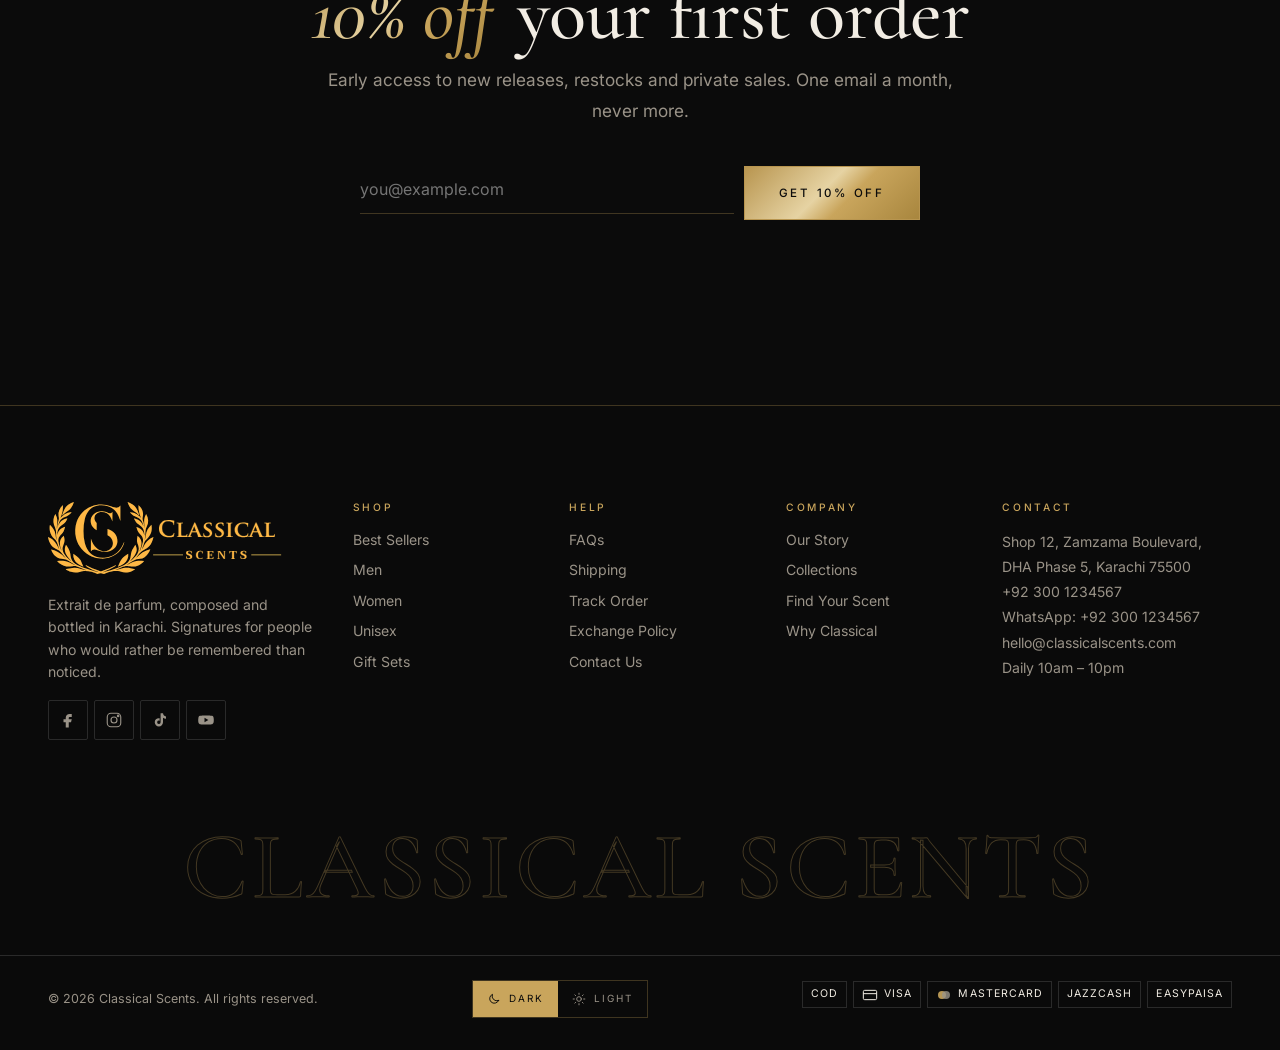
==== commit df9e0e32: "Add a light theme with a Dark / Light switch in the footer - Light theme: warm ivory paper, ink text" ====
--- a/index.html
+++ b/index.html
@@ -1,22 +1,23 @@
-<!DOCTYPE html>
-<html lang="en" class="no-js">
-<head>
-  <meta charset="utf-8">
-  <meta name="viewport" content="width=device-width, initial-scale=1">
-  <title>Classical Scents | Luxury Extrait de Parfum in Pakistan</title>
-  <meta name="description" content="Long-wearing extrait de parfum composed in Karachi. Men, women and unisex fragrances with free nationwide delivery over Rs. 5,000.">
-  <link rel="canonical" href="https://classicalscents.com/">
-  <meta name="theme-color" content="#0B0B0B">
-  <meta property="og:type" content="website">
-  <meta property="og:site_name" content="Classical Scents">
-  <meta property="og:title" content="Classical Scents | Wear a Signature, Not a Scent">
-  <meta property="og:description" content="Long-wearing extrait de parfum composed in Karachi, delivered across Pakistan.">
-  <meta property="og:url" content="https://classicalscents.com/">
-  <meta property="og:image" content="https://classicalscents.com/images/og-cover.png">
-  <meta name="twitter:card" content="summary_large_image">
-  <meta name="twitter:title" content="Classical Scents | Wear a Signature, Not a Scent">
-  <meta name="twitter:description" content="Long-wearing extrait de parfum composed in Karachi, delivered across Pakistan.">
-  <meta name="twitter:image" content="https://classicalscents.com/images/og-cover.png">
+<!DOCTYPE html>
+<html lang="en" class="no-js">
+<head>
+  <meta charset="utf-8">
+  <meta name="viewport" content="width=device-width, initial-scale=1">
+  <title>Classical Scents | Luxury Extrait de Parfum in Pakistan</title>
+  <meta name="description" content="Long-wearing extrait de parfum composed in Karachi. Men, women and unisex fragrances with free nationwide delivery over Rs. 5,000.">
+  <link rel="canonical" href="https://classicalscents.com/">
+  <meta name="theme-color" content="#0B0B0B">
+  <script>try{if(JSON.parse(localStorage.getItem("cs_theme"))==="light"){document.documentElement.setAttribute("data-theme","light");document.querySelector('meta[name="theme-color"]').content="#F6F1E8"}}catch(e){}</script>
+  <meta property="og:type" content="website">
+  <meta property="og:site_name" content="Classical Scents">
+  <meta property="og:title" content="Classical Scents | Wear a Signature, Not a Scent">
+  <meta property="og:description" content="Long-wearing extrait de parfum composed in Karachi, delivered across Pakistan.">
+  <meta property="og:url" content="https://classicalscents.com/">
+  <meta property="og:image" content="https://classicalscents.com/images/og-cover.png">
+  <meta name="twitter:card" content="summary_large_image">
+  <meta name="twitter:title" content="Classical Scents | Wear a Signature, Not a Scent">
+  <meta name="twitter:description" content="Long-wearing extrait de parfum composed in Karachi, delivered across Pakistan.">
+  <meta name="twitter:image" content="https://classicalscents.com/images/og-cover.png">
   <style>
     /* Critical CSS: tokens + hero, so the first fold paints before style.css arrives. */
     :root{--bg:#0B0B0B;--gold:#C9A55C;--gold-pale:#E6D3A3;--text:#F2EDE4;--muted:#9A9388;--serif:"Cormorant Garamond",Georgia,serif;--sans:"Inter",system-ui,sans-serif}
@@ -51,89 +52,87 @@
     @media(min-width:900px){.hero__inner{grid-template-columns:1.15fr 1fr;padding-top:48px;padding-bottom:150px}.hero__bottle{width:min(44vw,600px);margin:0 0 0 auto}}
     @media(min-width:1200px){.hero__inner{padding-left:48px;padding-right:48px}}
     @media(prefers-reduced-motion:reduce){.hero__text>*,.hero__bottle,.hero__glow{animation:none!important;opacity:1;transform:none}.hero__mist{display:none}}
-  </style>
-  <link rel="icon" type="image/svg+xml" href="images/favicon.svg">
-  <link rel="preconnect" href="https://fonts.googleapis.com">
-  <link rel="preconnect" href="https://fonts.gstatic.com" crossorigin>
-  <link href="https://fonts.googleapis.com/css2?family=Cormorant+Garamond:ital,wght@0,500;0,600;1,500&family=Inter:wght@400;500&display=swap" rel="stylesheet">
-  <link rel="stylesheet" href="css/style.css">
-  <script src="js/products.js" defer></script>
-  <script src="js/main.js" defer></script>
-  <script type="application/ld+json">
-  [{"@context":"https://schema.org","@type":"Organization","name":"Classical Scents","url":"https://classicalscents.com/","logo":"https://classicalscents.com/images/logo.svg","email":"hello@classicalscents.com","telephone":"+92 300 1234567","address":{"@type":"PostalAddress","streetAddress":"Shop 12, Zamzama Boulevard, DHA Phase 5","addressLocality":"Karachi","postalCode":"75500","addressCountry":"PK"},"sameAs":["https://instagram.com/classicalscents","https://facebook.com/classicalscents","https://tiktok.com/@classicalscents","https://youtube.com/@classicalscents"]},
-   {"@context":"https://schema.org","@type":"WebSite","name":"Classical Scents","url":"https://classicalscents.com/","potentialAction":{"@type":"SearchAction","target":{"@type":"EntryPoint","urlTemplate":"https://classicalscents.com/shop.html?q={search_term_string}"},"query-input":"required name=search_term_string"}}]
-  </script>
-</head>
-<body id="home">
-<a class="skip-link" href="#main">Skip to content</a>
-<div class="announce" id="announce">
-  <p><strong>Free delivery</strong> on orders above Rs. 5,000 <span class="announce__sep" aria-hidden="true">|</span> Extra 5% off on advance payment</p>
-  <button class="announce__close" type="button" aria-label="Dismiss announcement">&times;</button>
-</div>
-<header class="header" id="header">
-  <div class="container header__inner">
-    <button class="icon-btn header__burger" type="button" aria-label="Open menu" aria-expanded="false" aria-controls="mobile-menu">
-      <svg viewBox="0 0 24 24" aria-hidden="true"><path d="M3 7h18M3 12h18M3 17h18"/></svg>
-    </button>
-    <a class="logo" href="index.html" aria-label="Classical Scents home"><img src="images/logo.svg" width="159" height="44" alt="Classical Scents"></a>
-    <nav class="nav" aria-label="Primary">
-      <ul class="nav__list">
-        <li><a href="shop.html">Shop</a></li>
-        <li><a href="shop.html?gender=men">Men</a></li>
-        <li><a href="shop.html?gender=women">Women</a></li>
-        <li><a href="shop.html?gender=unisex">Unisex</a></li>
-        <li><a href="collections.html">Collections</a></li>-
-        <li><a href="shop.html?collection=gift-sets">Gift Sets</a></li>
-        <li><a href="about.html">About</a></li>
-      </ul>
-    </nav>
-    <div class="header__icons">
-      <button class="icon-btn" type="button" id="search-btn" aria-label="Search products" aria-haspopup="dialog">
-        <svg viewBox="0 0 24 24" aria-hidden="true"><circle cx="11" cy="11" r="7"/><path d="m20 20-3.5-3.5"/></svg>
-      </button>
-      <a class="icon-btn" href="shop.html?wishlist=1" aria-label="Wishlist">
-        <svg viewBox="0 0 24 24" aria-hidden="true"><path d="M12 20.5s-7.5-4.6-7.5-10A4.2 4.2 0 0 1 12 8.2a4.2 4.2 0 0 1 7.5 2.3c0 5.4-7.5 10-7.5 10z"/></svg>
-        <span class="count" data-wish-count hidden>0</span>
-      </a>
-      <button class="icon-btn" type="button" id="account-btn" aria-label="Account" aria-haspopup="dialog">
-        <svg viewBox="0 0 24 24" aria-hidden="true"><circle cx="12" cy="8" r="4"/><path d="M4 21c0-4 3.6-7 8-7s8 3 8 7"/></svg>
-      </button>
-      <button class="icon-btn" type="button" id="cart-btn" aria-label="Open cart" aria-haspopup="dialog" aria-controls="cart-drawer">
-        <svg viewBox="0 0 24 24" aria-hidden="true"><path d="M5 8h14l-1 12H6L5 8z"/><path d="M9 8V6a3 3 0 0 1 6 0v2"/></svg>
-        <span class="count" data-cart-count hidden>0</span>
-      </button>
-    </div>
-  </div>
-</header>
-<div class="mobile-menu" id="mobile-menu" hidden>
-  <div class="mobile-menu__top">
-    <span class="logo"><img src="images/logo.svg" width="159" height="44" alt="Classical Scents"></span>
-    <button class="icon-btn" type="button" id="menu-close" aria-label="Close menu"><svg viewBox="0 0 24 24" aria-hidden="true"><path d="M6 6l12 12M18 6 6 18"/></svg></button>
-  </div>
-  <nav aria-label="Mobile">
-    <ul class="mobile-menu__list">
-      <li><a href="shop.html">Shop All</a></li>
-      <li><a href="shop.html?gender=men">Men</a></li>
-      <li><a href="shop.html?gender=women">Women</a></li>
-      <li><a href="shop.html?gender=unisex">Unisex</a></li>
-      <li><a href="collections.html">Collections</a></li>-
-      <li><a href="shop.html?collection=gift-sets">Gift Sets</a></li>
-      <li><a href="about.html">About</a></li>
-      <li><a href="contact.html">Contact</a></li>
-    </ul>
-  </nav>
-  <div class="mobile-menu__foot">
-    <a href="cart.html">Cart</a>
-    <a href="shop.html?wishlist=1">Wishlist</a>
-    <a href="contact.html#track">Track Order</a>
-    <a href="https://wa.me/923001234567" target="_blank" rel="noopener">WhatsApp</a>
-  </div>
-</div>
-<main id="main">
-
-  <!-- Hero -->
+  </style>
+  <link rel="icon" type="image/svg+xml" href="images/favicon.svg">
+  <link rel="preconnect" href="https://fonts.googleapis.com">
+  <link rel="preconnect" href="https://fonts.gstatic.com" crossorigin>
+  <link href="https://fonts.googleapis.com/css2?family=Cormorant+Garamond:ital,wght@0,500;0,600;1,500&family=Inter:wght@400;500&display=swap" rel="stylesheet">
+  <link rel="stylesheet" href="css/style.css">
+  <script src="js/products.js" defer></script>
+  <script src="js/main.js" defer></script>
+  <script type="application/ld+json">
+  [{"@context":"https://schema.org","@type":"Organization","name":"Classical Scents","url":"https://classicalscents.com/","logo":"https://classicalscents.com/images/logo.svg","email":"hello@classicalscents.com","telephone":"+92 300 1234567","address":{"@type":"PostalAddress","streetAddress":"Shop 12, Zamzama Boulevard, DHA Phase 5","addressLocality":"Karachi","postalCode":"75500","addressCountry":"PK"},"sameAs":["https://instagram.com/classicalscents","https://facebook.com/classicalscents","https://tiktok.com/@classicalscents","https://youtube.com/@classicalscents"]},
+   {"@context":"https://schema.org","@type":"WebSite","name":"Classical Scents","url":"https://classicalscents.com/","potentialAction":{"@type":"SearchAction","target":{"@type":"EntryPoint","urlTemplate":"https://classicalscents.com/shop.html?q={search_term_string}"},"query-input":"required name=search_term_string"}}]
+  </script>
+</head>
+<body id="home">
+<a class="skip-link" href="#main">Skip to content</a>
+<div class="announce" id="announce">
+  <p><strong>Free delivery</strong> on orders above Rs. 5,000 <span class="announce__sep" aria-hidden="true">|</span> Extra 5% off on advance payment</p>
+  <button class="announce__close" type="button" aria-label="Dismiss announcement">&times;</button>
+</div>
+<header class="header" id="header">
+  <div class="container header__inner">
+    <button class="icon-btn header__burger" type="button" aria-label="Open menu" aria-expanded="false" aria-controls="mobile-menu">
+      <svg viewBox="0 0 24 24" aria-hidden="true"><path d="M3 7h18M3 12h18M3 17h18"/></svg>
+    </button>
+    <a class="logo" href="index.html" aria-label="Classical Scents home"><img src="images/logo.svg" width="159" height="44" alt="Classical Scents"></a>
+    <nav class="nav" aria-label="Primary">
+      <ul class="nav__list">
+        <li><a href="shop.html">Shop</a></li>
+        <li><a href="shop.html?gender=men">Men</a></li>
+        <li><a href="shop.html?gender=women">Women</a></li>
+        <li><a href="shop.html?gender=unisex">Unisex</a></li>
+        <li><a href="collections.html">Collections</a></li>
+        <li><a href="shop.html?collection=gift-sets">Gift Sets</a></li>
+        <li><a href="about.html">About</a></li>
+      </ul>
+    </nav>
+    <div class="header__icons">
+      <button class="icon-btn" type="button" id="search-btn" aria-label="Search products" aria-haspopup="dialog">
+        <svg viewBox="0 0 24 24" aria-hidden="true"><circle cx="11" cy="11" r="7"/><path d="m20 20-3.5-3.5"/></svg>
+      </button>
+      <a class="icon-btn" href="shop.html?wishlist=1" aria-label="Wishlist">
+        <svg viewBox="0 0 24 24" aria-hidden="true"><path d="M12 20.5s-7.5-4.6-7.5-10A4.2 4.2 0 0 1 12 8.2a4.2 4.2 0 0 1 7.5 2.3c0 5.4-7.5 10-7.5 10z"/></svg>
+        <span class="count" data-wish-count hidden>0</span>
+      </a>
+      <button class="icon-btn" type="button" id="account-btn" aria-label="Account" aria-haspopup="dialog">
+        <svg viewBox="0 0 24 24" aria-hidden="true"><circle cx="12" cy="8" r="4"/><path d="M4 21c0-4 3.6-7 8-7s8 3 8 7"/></svg>
+      </button>
+      <button class="icon-btn" type="button" id="cart-btn" aria-label="Open cart" aria-haspopup="dialog" aria-controls="cart-drawer">
+        <svg viewBox="0 0 24 24" aria-hidden="true"><path d="M5 8h14l-1 12H6L5 8z"/><path d="M9 8V6a3 3 0 0 1 6 0v2"/></svg>
+        <span class="count" data-cart-count hidden>0</span>
+      </button>
+    </div>
+  </div>
+</header>
+<div class="mobile-menu" id="mobile-menu" hidden>
+  <div class="mobile-menu__top">
+    <span class="logo"><img src="images/logo.svg" width="159" height="44" alt="Classical Scents"></span>
+    <button class="icon-btn" type="button" id="menu-close" aria-label="Close menu"><svg viewBox="0 0 24 24" aria-hidden="true"><path d="M6 6l12 12M18 6 6 18"/></svg></button>
+  </div>
+  <nav aria-label="Mobile">
+    <ul class="mobile-menu__list">
+      <li><a href="shop.html">Shop All</a></li>
+      <li><a href="shop.html?gender=men">Men</a></li>
+      <li><a href="shop.html?gender=women">Women</a></li>
+      <li><a href="shop.html?gender=unisex">Unisex</a></li>
+      <li><a href="collections.html">Collections</a></li>
+      <li><a href="shop.html?collection=gift-sets">Gift Sets</a></li>
+      <li><a href="about.html">About</a></li>
+      <li><a href="contact.html">Contact</a></li>
+    </ul>
+  </nav>
+  <div class="mobile-menu__foot">
+    <a href="cart.html">Cart</a>
+    <a href="shop.html?wishlist=1">Wishlist</a>
+    <a href="contact.html#track">Track Order</a>
+    <a href="https://wa.me/923001234567" target="_blank" rel="noopener">WhatsApp</a>
+  </div>
+</div>
+<main id="main">
+
+  <!-- Hero -->
   <section class="hero" id="hero" aria-labelledby="hero-title">
     <canvas class="hero__mist" id="mist" width="640" height="400" aria-hidden="true"></canvas>
     <div class="hero__glow" aria-hidden="true"></div>
@@ -157,13 +156,13 @@
       <li><strong>30%</strong>Perfume oil</li>
       <li><strong>Karachi</strong>Composed &amp; bottled</li>
     </ul>
-  </section>
-
-  <!-- Trust strip -->
+  </section>
+
+  <!-- Trust strip -->
   <section class="marquee" id="trust" aria-label="Why Classical Scents">
     <div class="marquee__track"><ul class="marquee__group"><li>12+ Hr Longevity</li><li>Extrait Concentration</li><li>Cruelty-Free</li><li>Fast Nationwide Delivery</li><li>100% Authentic</li><li>Cash on Delivery</li></ul><ul class="marquee__group" aria-hidden="true"><li>12+ Hr Longevity</li><li>Extrait Concentration</li><li>Cruelty-Free</li><li>Fast Nationwide Delivery</li><li>100% Authentic</li><li>Cash on Delivery</li></ul></div>
-  </section>
-
+  </section>
+
   <!-- Signatures -->
   <section class="section" aria-labelledby="sig-title">
     <div class="container">
@@ -176,292 +175,294 @@
       </div>
       <p class="text-center" style="margin-top:88px"><a class="btn btn--outline" href="shop.html">View All Fragrances</a></p>
     </div>
-  </section>
+  </section>
+
+  <!-- Collections -->
+  <section class="section section--surface" aria-labelledby="coll-title">
+    <div class="container">
+      <div class="section__head reveal">
+        <p class="eyebrow">Shop by Collection</p>
+        <h2 id="coll-title">Three ways to be <em>remembered</em></h2>
+      </div>
+      <div class="collections">
+        <a class="coll reveal" href="shop.html?collection=signature"><img src="images/collection-signature.jpg" width="600" height="800" alt="Signature collection bottle in dark gold light" loading="lazy" decoding="async"><div class="coll__text"><h3>Signature</h3><p>The house classics</p></div></a>
+        <a class="coll reveal" href="shop.html?collection=prive"><img src="images/collection-prive.jpg" width="600" height="800" alt="Privé collection bottle against black velvet" loading="lazy" decoding="async"><div class="coll__text"><h3>Privé</h3><p>Limited and intense</p></div></a> 
-  <!-- Collections -->
-  <section class="section section--surface" aria-labelledby="coll-title">
-    <div class="container">
-      <div class="section__head reveal">
-        <p class="eyebrow">Shop by Collection</p>
-        <h2 id="coll-title">Three ways to be <em>remembered</em></h2>
-      </div>
-      <div class="collections">
-        <a class="coll reveal" href="shop.html?collection=signature"><img src="images/collection-signature.jpg" width="600" height="800" alt="Signature collection bottle in dark gold light" loading="lazy" decoding="async"><div class="coll__text"><h3>Signature</h3><p>The house classics</p></div></a>
-        <a class="coll reveal" href="shop.html?collection=prive"><img src="images/collection-prive.jpg" width="600" height="800" alt="Privé collection bottle against black velvet" loading="lazy" decoding="async"><div class="coll__text"><h3>Privé</h3><p>Limited and intense</p></div></a>--
-        <a class="coll coll--wide reveal" href="shop.html?collection=gift-sets"><img src="images/collection-gift-sets.jpg" width="600" height="800" alt="Gift set box with three bottles" loading="lazy" decoding="async"><div class="coll__text"><h3>Gift Sets</h3><p>Boxed and ready to give</p></div></a>
-      </div>
-    </div>
-  </section>
-
-  <!-- Quiz -->
-  <section class="section" id="quiz" aria-labelledby="quiz-title">
-    <div class="container quiz">
-      <div class="reveal">
-        <p class="eyebrow">Find Your Scent</p>
-        <h2 id="quiz-title">Three answers. Your three best <em>matches</em>.</h2>
-        <p class="lead" style="margin-bottom:32px">Tell us where you are going and how you want to feel, and we will shortlist from the full range.</p>
-        <div class="quiz__step">
-          <h3><span>01</span>Occasion</h3>
-          <div class="chips" role="group" aria-label="Occasion">
-            <button type="button" class="chip" role="radio" aria-checked="false" data-q="occasion" value="daily">Everyday</button>
-            <button type="button" class="chip" role="radio" aria-checked="false" data-q="occasion" value="office">Office</button>
-            <button type="button" class="chip" role="radio" aria-checked="false" data-q="occasion" value="evening">Evening</button>
-            <button type="button" class="chip" role="radio" aria-checked="false" data-q="occasion" value="wedding">Wedding &amp; Eid</button>
-          </div>
-        </div>
-        <div class="quiz__step">
-          <h3><span>02</span>Mood</h3>
-          <div class="chips" role="group" aria-label="Mood">
-            <button type="button" class="chip" role="radio" aria-checked="false" data-q="mood" value="fresh">Fresh</button>
-            <button type="button" class="chip" role="radio" aria-checked="false" data-q="mood" value="warm">Warm</button>
-            <button type="button" class="chip" role="radio" aria-checked="false" data-q="mood" value="bold">Bold</button>
-            <button type="button" class="chip" role="radio" aria-checked="false" data-q="mood" value="soft">Soft</button>
-          </div>
-        </div>
-        <div class="quiz__step">
-          <h3><span>03</span>Scent family</h3>
-          <div class="chips" role="group" aria-label="Scent family">
-            <button type="button" class="chip" role="radio" aria-checked="false" data-q="family" value="fresh">Citrus &amp; Green</button>
-            <button type="button" class="chip" role="radio" aria-checked="false" data-q="family" value="floral">Floral</button>
-            <button type="button" class="chip" role="radio" aria-checked="false" data-q="family" value="woody">Woody &amp; Leather</button>
-            <button type="button" class="chip" role="radio" aria-checked="false" data-q="family" value="oriental">Oud &amp; Amber</button>
-            <button type="button" class="chip" role="radio" aria-checked="false" data-q="family" value="sweet">Sweet &amp; Musky</button>
-          </div>
-        </div>
-      </div>
-      <div class="quiz__results" id="quiz-results" aria-live="polite">
-        <div class="quiz__placeholder"><p>Pick an occasion, a mood or a scent family and your three best matches appear here.</p></div>
-      </div>
-    </div>
-  </section>
-
-  <!-- Gender -->
-  <section class="section section--surface" aria-labelledby="gender-title">
-    <div class="container">
-      <div class="section__head reveal">
-        <p class="eyebrow">Shop by Gender</p>
-        <h2 id="gender-title">For him, for her, for <em>everyone</em></h2>
-      </div>
-      <div class="genders">
-        <a class="gender reveal" href="shop.html?gender=men"><img src="images/gender-men.jpg" width="600" height="750" alt="Alpha bottle for men" loading="lazy" decoding="async"><span class="gender__label"><h3>Men</h3><span>Woods, musk, leather</span></span></a>
-        <a class="gender reveal" href="shop.html?gender=women"><img src="images/gender-women.jpg" width="600" height="750" alt="Queen bottle for women" loading="lazy" decoding="async"><span class="gender__label"><h3>Women</h3><span>Florals, amber, rose</span></span></a>
-        <a class="gender reveal" href="shop.html?gender=unisex"><img src="images/gender-unisex.jpg" width="600" height="750" alt="Divine bottle for everyone" loading="lazy" decoding="async"><span class="gender__label"><h3>Unisex</h3><span>Citrus, oud, vanilla</span></span></a>
-      </div>
-    </div>
-  </section>
-
-  <!-- Story -->
-  <section class="section" aria-labelledby="story-title">
-    <div class="container story">
-      <div class="story__media reveal"><img src="images/about-1.jpg" width="600" height="750" alt="Alpha, Queen, Divine and Royal bottles in a row" loading="lazy" decoding="async"></div>
-      <div class="reveal">
-        <p class="eyebrow">Our Craft</p>
-        <h2 id="story-title">The Art of <em>Classical</em> Perfumery</h2>
-        <p class="lead">We compose slowly, in small batches, the way attar houses in the subcontinent have for two centuries. Every extrait rests for six weeks before it is bottled, so the top notes settle and the base notes learn to stay.</p>
-        <p class="lead">No borrowed formulas, no diluted sprays. Just concentrated perfume that lasts a Karachi day and still means something by night.</p>
-        <a class="link" href="about.html">Read our story</a>
-        <div class="stats">
-          <div class="stat"><span class="stat__n" data-count="7" data-suffix="">0</span><span class="stat__l">Signature Perfumes</span></div>
-          <div class="stat"><span class="stat__n" data-count="10000" data-suffix="+">0</span><span class="stat__l">Happy Customers</span></div>
-          <div class="stat"><span class="stat__n" data-count="4.8" data-decimals="1" data-suffix="★">0</span><span class="stat__l">Average Rating</span></div>
-        </div>
-      </div>
-    </div>
-  </section>
-
-  <!-- Bundles -->
-  <section class="section section--surface" aria-labelledby="bundle-title">
-    <div class="container">
-      <div class="section__head reveal">
-        <p class="eyebrow">Gift Sets &amp; Bundles</p>
-        <h2 id="bundle-title">Give a <em>signature</em>, save a little</h2>
-      </div>
-      <div class="bundles" id="bundles"></div>
-    </div>
-  </section>
-
-  <!-- Reviews -->
-  <section class="section" aria-labelledby="reviews-title">
-    <div class="container">
-      <div class="section__head reveal">
-        <p class="eyebrow">Reviews</p>
-        <h2 id="reviews-title">Worn across <em>Pakistan</em></h2>
-      </div>
-      <div class="reviews">
-        <div class="reviews__track" id="reviews-track" tabindex="0" aria-label="Customer reviews, scroll horizontally"></div>
-        <div class="reviews__nav">
-          <button class="icon-btn" type="button" data-rev="-1" aria-label="Previous reviews"><svg viewBox="0 0 24 24" aria-hidden="true"><path d="m15 5-7 7 7 7"/></svg></button>
-          <button class="icon-btn" type="button" data-rev="1" aria-label="Next reviews"><svg viewBox="0 0 24 24" aria-hidden="true"><path d="m9 5 7 7-7 7"/></svg></button>
-        </div>
-      </div>
-    </div>
-  </section>
-
-  <!-- Instagram -->
-  <section class="section section--tight" aria-labelledby="insta-title">
-    <div class="container">
-      <div class="section__head reveal">
-        <p class="eyebrow">Instagram</p>
-        <h2 id="insta-title"><a class="link" href="https://instagram.com/classicalscents" target="_blank" rel="noopener">Follow @classicalscents</a></h2>
-      </div>
-      <div class="insta">
-        <a href="https://instagram.com/classicalscents" target="_blank" rel="noopener" aria-label="Instagram post: Alpha by the window"><img src="images/products/alpha-2.webp" width="400" height="400" alt="" loading="lazy" decoding="async"></a>
-        <a href="https://instagram.com/classicalscents" target="_blank" rel="noopener" aria-label="Instagram post: Queen on the desk"><img src="images/products/queen-2.webp" width="400" height="400" alt="" loading="lazy" decoding="async"></a>
-        <a href="https://instagram.com/classicalscents" target="_blank" rel="noopener" aria-label="Instagram post: Royal in the studio"><img src="images/products/royal-3.webp" width="400" height="400" alt="" loading="lazy" decoding="async"></a>
-        <a href="https://instagram.com/classicalscents" target="_blank" rel="noopener" aria-label="Instagram post: Divine in morning light"><img src="images/products/divine-2.webp" width="400" height="400" alt="" loading="lazy" decoding="async"></a>
-        <a href="https://instagram.com/classicalscents" target="_blank" rel="noopener" aria-label="Instagram post: Royal by the window"><img src="images/products/royal-2.webp" width="400" height="400" alt="" loading="lazy" decoding="async"></a>
-        <a href="https://instagram.com/classicalscents" target="_blank" rel="noopener" aria-label="Instagram post: Divine close up"><img src="images/products/divine-3.webp" width="400" height="400" alt="" loading="lazy" decoding="async"></a>
-      </div>
-    </div>
-  </section>
-
-  <!-- Policy band -->
-  <section class="section section--surface section--tight" aria-label="Store policies">
-    <div class="container policy">
-      <div class="policy__item reveal"><svg viewBox="0 0 24 24" aria-hidden="true"><path d="M4 9a8 8 0 0 1 14-3M20 15a8 8 0 0 1-14 3"/><path d="M18 2v4h-4M6 22v-4h4"/></svg><h3>15-Day Exchange</h3><p>Sealed bottles, no questions</p></div>
-      <div class="policy__item reveal"><svg viewBox="0 0 24 24" aria-hidden="true"><path d="M3 7h12v10H3zM15 10h4l2 3v4h-6z"/><circle cx="7" cy="18" r="1.6"/><circle cx="18" cy="18" r="1.6"/></svg><h3>Free Shipping</h3><p>On orders over Rs. 5,000</p></div>
-      <div class="policy__item reveal"><svg viewBox="0 0 24 24" aria-hidden="true"><path d="M4 12a8 8 0 0 1 16 0v5a2 2 0 0 1-2 2h-2v-6h4M4 12v5a2 2 0 0 0 2 2h2v-6H4"/></svg><h3>Support 7 Days</h3><p>10am – 10pm, WhatsApp or call</p></div>
-      <div class="policy__item reveal"><svg viewBox="0 0 24 24" aria-hidden="true"><rect x="4" y="10" width="16" height="11" rx="1"/><path d="M8 10V7a4 4 0 0 1 8 0v3"/></svg><h3>Secure Checkout</h3><p>COD, cards, JazzCash, Easypaisa</p></div>
-    </div>
-  </section>
-
-  <!-- Newsletter -->
-  <section class="section" aria-labelledby="nl-title">
-    <div class="container newsletter reveal">
-      <p class="eyebrow">Join the Inner Circle</p>
-      <h2 id="nl-title"><em>10% off</em> your first order</h2>
-      <p class="lead" style="margin:12px auto 0">Early access to new releases, restocks and private sales. One email a month, never more.</p>
-      <form id="newsletter-form" data-validate data-success-toast="Welcome to the Inner Circle.">
-        <div class="field" style="margin:0">
-          <label class="sr-only" for="nl-email">Email address</label>
-          <input class="input" type="email" id="nl-email" name="email" placeholder="you@example.com" required autocomplete="email">
-        </div>
-        <button class="btn btn--gold" type="submit">Get 10% Off</button>
-        <p class="field__error" id="nl-email-error" aria-live="polite"></p>
-        <p class="field__ok" data-success hidden>You are in. Your 10% code is on its way to your inbox.</p>
-      </form>
-    </div>
-  </section>
-
-</main>
-<footer class="footer">
-  <div class="container footer__grid">
-    <div class="footer__brand">
-      <p class="logo logo--footer"><img src="images/logo.svg" width="260" height="72" alt="Classical Scents" loading="lazy"></p>
-      <p>Extrait de parfum, composed and bottled in Karachi. Signatures for people who would rather be remembered than noticed.</p>
-      <ul class="social" aria-label="Social media">
-        <li><a class="icon-btn" href="https://facebook.com/classicalscents" target="_blank" rel="noopener" aria-label="Facebook"><svg viewBox="0 0 24 24" aria-hidden="true" style="fill:currentColor;stroke:none"><path d="M14 8h3V4h-3c-2.8 0-5 2.2-5 5v2H6v4h3v7h4v-7h3l1-4h-4V9c0-.6.4-1 1-1z"/></svg></a></li>
-        <li><a class="icon-btn" href="https://instagram.com/classicalscents" target="_blank" rel="noopener" aria-label="Instagram"><svg viewBox="0 0 24 24" aria-hidden="true"><rect x="3" y="3" width="18" height="18" rx="5"/><circle cx="12" cy="12" r="4"/><circle cx="17.5" cy="6.5" r="1" style="fill:currentColor"/></svg></a></li>
-        <li><a class="icon-btn" href="https://tiktok.com/@classicalscents" target="_blank" rel="noopener" aria-label="TikTok"><svg viewBox="0 0 24 24" aria-hidden="true" style="fill:currentColor;stroke:none"><path d="M16 3c.3 2.4 1.9 4 4 4.2v3.2c-1.5 0-2.9-.5-4-1.3V15a5.5 5.5 0 1 1-5.5-5.5c.3 0 .7 0 1 .1v3.3a2.3 2.3 0 1 0 1.3 2.1V3H16z"/></svg></a></li>
-        <li><a class="icon-btn" href="https://youtube.com/@classicalscents" target="_blank" rel="noopener" aria-label="YouTube"><svg viewBox="0 0 24 24" aria-hidden="true" style="fill:currentColor;stroke:none"><path d="M22 8.2a2.6 2.6 0 0 0-1.8-1.8C18.6 6 12 6 12 6s-6.6 0-8.2.4A2.6 2.6 0 0 0 2 8.2 27 27 0 0 0 1.6 12c0 1.3.1 2.6.4 3.8a2.6 2.6 0 0 0 1.8 1.8c1.6.4 8.2.4 8.2.4s6.6 0 8.2-.4a2.6 2.6 0 0 0 1.8-1.8c.3-1.2.4-2.5.4-3.8s-.1-2.6-.4-3.8zM10 15V9l5.2 3L10 15z"/></svg></a></li>
-      </ul>
-    </div>
-    <nav aria-label="Shop links">
-      <h2 class="footer__h">Shop</h2>
-      <ul>
-        <li><a href="shop.html?sort=rating">Best Sellers</a></li>
-        <li><a href="shop.html?gender=men">Men</a></li>
-        <li><a href="shop.html?gender=women">Women</a></li>
-        <li><a href="shop.html?gender=unisex">Unisex</a></li>-
-        <li><a href="shop.html?collection=gift-sets">Gift Sets</a></li>
-      </ul>
-    </nav>
-    <nav aria-label="Help links">
-      <h2 class="footer__h">Help</h2>
-      <ul>
-        <li><a href="contact.html#faqs">FAQs</a></li>
-        <li><a href="contact.html#shipping">Shipping</a></li>
-        <li><a href="contact.html#track">Track Order</a></li>
-        <li><a href="contact.html#exchange">Exchange Policy</a></li>
-        <li><a href="contact.html">Contact Us</a></li>
-      </ul>
-    </nav>
-    <nav aria-label="Company links">
-      <h2 class="footer__h">Company</h2>
-      <ul>
-        <li><a href="about.html">Our Story</a></li>
-        <li><a href="collections.html">Collections</a></li>
-        <li><a href="index.html#quiz">Find Your Scent</a></li>
-        <li><a href="about.html#values">Why Classical</a></li>
-      </ul>
-    </nav>
-    <div>
-      <h2 class="footer__h">Contact</h2>
-      <address>
-        Shop 12, Zamzama Boulevard,<br>DHA Phase 5, Karachi 75500<br>
-        <a href="tel:+923001234567">+92 300 1234567</a><br>
-        <a href="https://wa.me/923001234567" target="_blank" rel="noopener">WhatsApp: +92 300 1234567</a><br>
-        <a href="mailto:hello@classicalscents.com">hello@classicalscents.com</a><br>
-        Daily 10am – 10pm
-      </address>
-    </div>
-  </div>
+        <a class="coll coll--wide reveal" href="shop.html?collection=gift-sets"><img src="images/collection-gift-sets.jpg" width="600" height="800" alt="Gift set box with three bottles" loading="lazy" decoding="async"><div class="coll__text"><h3>Gift Sets</h3><p>Boxed and ready to give</p></div></a>
+      </div>
+    </div>
+  </section>
+
+  <!-- Quiz -->
+  <section class="section" id="quiz" aria-labelledby="quiz-title">
+    <div class="container quiz">
+      <div class="reveal">
+        <p class="eyebrow">Find Your Scent</p>
+        <h2 id="quiz-title">Three answers. Your three best <em>matches</em>.</h2>
+        <p class="lead" style="margin-bottom:32px">Tell us where you are going and how you want to feel, and we will shortlist from the full range.</p>
+        <div class="quiz__step">
+          <h3><span>01</span>Occasion</h3>
+          <div class="chips" role="group" aria-label="Occasion">
+            <button type="button" class="chip" role="radio" aria-checked="false" data-q="occasion" value="daily">Everyday</button>
+            <button type="button" class="chip" role="radio" aria-checked="false" data-q="occasion" value="office">Office</button>
+            <button type="button" class="chip" role="radio" aria-checked="false" data-q="occasion" value="evening">Evening</button>
+            <button type="button" class="chip" role="radio" aria-checked="false" data-q="occasion" value="wedding">Wedding &amp; Eid</button>
+          </div>
+        </div>
+        <div class="quiz__step">
+          <h3><span>02</span>Mood</h3>
+          <div class="chips" role="group" aria-label="Mood">
+            <button type="button" class="chip" role="radio" aria-checked="false" data-q="mood" value="fresh">Fresh</button>
+            <button type="button" class="chip" role="radio" aria-checked="false" data-q="mood" value="warm">Warm</button>
+            <button type="button" class="chip" role="radio" aria-checked="false" data-q="mood" value="bold">Bold</button>
+            <button type="button" class="chip" role="radio" aria-checked="false" data-q="mood" value="soft">Soft</button>
+          </div>
+        </div>
+        <div class="quiz__step">
+          <h3><span>03</span>Scent family</h3>
+          <div class="chips" role="group" aria-label="Scent family">
+            <button type="button" class="chip" role="radio" aria-checked="false" data-q="family" value="fresh">Citrus &amp; Green</button>
+            <button type="button" class="chip" role="radio" aria-checked="false" data-q="family" value="floral">Floral</button>
+            <button type="button" class="chip" role="radio" aria-checked="false" data-q="family" value="woody">Woody &amp; Leather</button>
+            <button type="button" class="chip" role="radio" aria-checked="false" data-q="family" value="oriental">Oud &amp; Amber</button>
+            <button type="button" class="chip" role="radio" aria-checked="false" data-q="family" value="sweet">Sweet &amp; Musky</button>
+          </div>
+        </div>
+      </div>
+      <div class="quiz__results" id="quiz-results" aria-live="polite">
+        <div class="quiz__placeholder"><p>Pick an occasion, a mood or a scent family and your three best matches appear here.</p></div>
+      </div>
+    </div>
+  </section>
+
+  <!-- Gender -->
+  <section class="section section--surface" aria-labelledby="gender-title">
+    <div class="container">
+      <div class="section__head reveal">
+        <p class="eyebrow">Shop by Gender</p>
+        <h2 id="gender-title">For him, for her, for <em>everyone</em></h2>
+      </div>
+      <div class="genders">
+        <a class="gender reveal" href="shop.html?gender=men"><img src="images/gender-men.jpg" width="600" height="750" alt="Alpha bottle for men" loading="lazy" decoding="async"><span class="gender__label"><h3>Men</h3><span>Woods, musk, leather</span></span></a>
+        <a class="gender reveal" href="shop.html?gender=women"><img src="images/gender-women.jpg" width="600" height="750" alt="Queen bottle for women" loading="lazy" decoding="async"><span class="gender__label"><h3>Women</h3><span>Florals, amber, rose</span></span></a>
+        <a class="gender reveal" href="shop.html?gender=unisex"><img src="images/gender-unisex.jpg" width="600" height="750" alt="Divine bottle for everyone" loading="lazy" decoding="async"><span class="gender__label"><h3>Unisex</h3><span>Citrus, oud, vanilla</span></span></a>
+      </div>
+    </div>
+  </section>
+
+  <!-- Story -->
+  <section class="section" aria-labelledby="story-title">
+    <div class="container story">
+      <div class="story__media reveal"><img src="images/about-1.jpg" width="600" height="750" alt="Alpha, Queen, Divine and Royal bottles in a row" loading="lazy" decoding="async"></div>
+      <div class="reveal">
+        <p class="eyebrow">Our Craft</p>
+        <h2 id="story-title">The Art of <em>Classical</em> Perfumery</h2>
+        <p class="lead">We compose slowly, in small batches, the way attar houses in the subcontinent have for two centuries. Every extrait rests for six weeks before it is bottled, so the top notes settle and the base notes learn to stay.</p>
+        <p class="lead">No borrowed formulas, no diluted sprays. Just concentrated perfume that lasts a Karachi day and still means something by night.</p>
+        <a class="link" href="about.html">Read our story</a>
+        <div class="stats">
+          <div class="stat"><span class="stat__n" data-count="7" data-suffix="">0</span><span class="stat__l">Signature Perfumes</span></div>
+          <div class="stat"><span class="stat__n" data-count="10000" data-suffix="+">0</span><span class="stat__l">Happy Customers</span></div>
+          <div class="stat"><span class="stat__n" data-count="4.8" data-decimals="1" data-suffix="★">0</span><span class="stat__l">Average Rating</span></div>
+        </div>
+      </div>
+    </div>
+  </section>
+
+  <!-- Bundles -->
+  <section class="section section--surface" aria-labelledby="bundle-title">
+    <div class="container">
+      <div class="section__head reveal">
+        <p class="eyebrow">Gift Sets &amp; Bundles</p>
+        <h2 id="bundle-title">Give a <em>signature</em>, save a little</h2>
+      </div>
+      <div class="bundles" id="bundles"></div>
+    </div>
+  </section>
+
+  <!-- Reviews -->
+  <section class="section" aria-labelledby="reviews-title">
+    <div class="container">
+      <div class="section__head reveal">
+        <p class="eyebrow">Reviews</p>
+        <h2 id="reviews-title">Worn across <em>Pakistan</em></h2>
+      </div>
+      <div class="reviews">
+        <div class="reviews__track" id="reviews-track" tabindex="0" aria-label="Customer reviews, scroll horizontally"></div>
+        <div class="reviews__nav">
+          <button class="icon-btn" type="button" data-rev="-1" aria-label="Previous reviews"><svg viewBox="0 0 24 24" aria-hidden="true"><path d="m15 5-7 7 7 7"/></svg></button>
+          <button class="icon-btn" type="button" data-rev="1" aria-label="Next reviews"><svg viewBox="0 0 24 24" aria-hidden="true"><path d="m9 5 7 7-7 7"/></svg></button>
+        </div>
+      </div>
+    </div>
+  </section>
+
+  <!-- Instagram -->
+  <section class="section section--tight" aria-labelledby="insta-title">
+    <div class="container">
+      <div class="section__head reveal">
+        <p class="eyebrow">Instagram</p>
+        <h2 id="insta-title"><a class="link" href="https://instagram.com/classicalscents" target="_blank" rel="noopener">Follow @classicalscents</a></h2>
+      </div>
+      <div class="insta">
+        <a href="https://instagram.com/classicalscents" target="_blank" rel="noopener" aria-label="Instagram post: Alpha by the window"><img src="images/products/alpha-2.webp" width="400" height="400" alt="" loading="lazy" decoding="async"></a>
+        <a href="https://instagram.com/classicalscents" target="_blank" rel="noopener" aria-label="Instagram post: Queen on the desk"><img src="images/products/queen-2.webp" width="400" height="400" alt="" loading="lazy" decoding="async"></a>
+        <a href="https://instagram.com/classicalscents" target="_blank" rel="noopener" aria-label="Instagram post: Royal in the studio"><img src="images/products/royal-3.webp" width="400" height="400" alt="" loading="lazy" decoding="async"></a>
+        <a href="https://instagram.com/classicalscents" target="_blank" rel="noopener" aria-label="Instagram post: Divine in morning light"><img src="images/products/divine-2.webp" width="400" height="400" alt="" loading="lazy" decoding="async"></a>
+        <a href="https://instagram.com/classicalscents" target="_blank" rel="noopener" aria-label="Instagram post: Royal by the window"><img src="images/products/royal-2.webp" width="400" height="400" alt="" loading="lazy" decoding="async"></a>
+        <a href="https://instagram.com/classicalscents" target="_blank" rel="noopener" aria-label="Instagram post: Divine close up"><img src="images/products/divine-3.webp" width="400" height="400" alt="" loading="lazy" decoding="async"></a>
+      </div>
+    </div>
+  </section>
+
+  <!-- Policy band -->
+  <section class="section section--surface section--tight" aria-label="Store policies">
+    <div class="container policy">
+      <div class="policy__item reveal"><svg viewBox="0 0 24 24" aria-hidden="true"><path d="M4 9a8 8 0 0 1 14-3M20 15a8 8 0 0 1-14 3"/><path d="M18 2v4h-4M6 22v-4h4"/></svg><h3>15-Day Exchange</h3><p>Sealed bottles, no questions</p></div>
+      <div class="policy__item reveal"><svg viewBox="0 0 24 24" aria-hidden="true"><path d="M3 7h12v10H3zM15 10h4l2 3v4h-6z"/><circle cx="7" cy="18" r="1.6"/><circle cx="18" cy="18" r="1.6"/></svg><h3>Free Shipping</h3><p>On orders over Rs. 5,000</p></div>
+      <div class="policy__item reveal"><svg viewBox="0 0 24 24" aria-hidden="true"><path d="M4 12a8 8 0 0 1 16 0v5a2 2 0 0 1-2 2h-2v-6h4M4 12v5a2 2 0 0 0 2 2h2v-6H4"/></svg><h3>Support 7 Days</h3><p>10am – 10pm, WhatsApp or call</p></div>
+      <div class="policy__item reveal"><svg viewBox="0 0 24 24" aria-hidden="true"><rect x="4" y="10" width="16" height="11" rx="1"/><path d="M8 10V7a4 4 0 0 1 8 0v3"/></svg><h3>Secure Checkout</h3><p>COD, cards, JazzCash, Easypaisa</p></div>
+    </div>
+  </section>
+
+  <!-- Newsletter -->
+  <section class="section" aria-labelledby="nl-title">
+    <div class="container newsletter reveal">
+      <p class="eyebrow">Join the Inner Circle</p>
+      <h2 id="nl-title"><em>10% off</em> your first order</h2>
+      <p class="lead" style="margin:12px auto 0">Early access to new releases, restocks and private sales. One email a month, never more.</p>
+      <form id="newsletter-form" data-validate data-success-toast="Welcome to the Inner Circle.">
+        <div class="field" style="margin:0">
+          <label class="sr-only" for="nl-email">Email address</label>
+          <input class="input" type="email" id="nl-email" name="email" placeholder="you@example.com" required autocomplete="email">
+        </div>
+        <button class="btn btn--gold" type="submit">Get 10% Off</button>
+        <p class="field__error" id="nl-email-error" aria-live="polite"></p>
+        <p class="field__ok" data-success hidden>You are in. Your 10% code is on its way to your inbox.</p>
+      </form>
+    </div>
+  </section>
+
+</main>
+<footer class="footer">
+  <div class="container footer__grid">
+    <div class="footer__brand">
+      <p class="logo logo--footer"><img src="images/logo.svg" width="260" height="72" alt="Classical Scents" loading="lazy"></p>
+      <p>Extrait de parfum, composed and bottled in Karachi. Signatures for people who would rather be remembered than noticed.</p>
+      <ul class="social" aria-label="Social media">
+        <li><a class="icon-btn" href="https://facebook.com/classicalscents" target="_blank" rel="noopener" aria-label="Facebook"><svg viewBox="0 0 24 24" aria-hidden="true" style="fill:currentColor;stroke:none"><path d="M14 8h3V4h-3c-2.8 0-5 2.2-5 5v2H6v4h3v7h4v-7h3l1-4h-4V9c0-.6.4-1 1-1z"/></svg></a></li>
+        <li><a class="icon-btn" href="https://instagram.com/classicalscents" target="_blank" rel="noopener" aria-label="Instagram"><svg viewBox="0 0 24 24" aria-hidden="true"><rect x="3" y="3" width="18" height="18" rx="5"/><circle cx="12" cy="12" r="4"/><circle cx="17.5" cy="6.5" r="1" style="fill:currentColor"/></svg></a></li>
+        <li><a class="icon-btn" href="https://tiktok.com/@classicalscents" target="_blank" rel="noopener" aria-label="TikTok"><svg viewBox="0 0 24 24" aria-hidden="true" style="fill:currentColor;stroke:none"><path d="M16 3c.3 2.4 1.9 4 4 4.2v3.2c-1.5 0-2.9-.5-4-1.3V15a5.5 5.5 0 1 1-5.5-5.5c.3 0 .7 0 1 .1v3.3a2.3 2.3 0 1 0 1.3 2.1V3H16z"/></svg></a></li>
+        <li><a class="icon-btn" href="https://youtube.com/@classicalscents" target="_blank" rel="noopener" aria-label="YouTube"><svg viewBox="0 0 24 24" aria-hidden="true" style="fill:currentColor;stroke:none"><path d="M22 8.2a2.6 2.6 0 0 0-1.8-1.8C18.6 6 12 6 12 6s-6.6 0-8.2.4A2.6 2.6 0 0 0 2 8.2 27 27 0 0 0 1.6 12c0 1.3.1 2.6.4 3.8a2.6 2.6 0 0 0 1.8 1.8c1.6.4 8.2.4 8.2.4s6.6 0 8.2-.4a2.6 2.6 0 0 0 1.8-1.8c.3-1.2.4-2.5.4-3.8s-.1-2.6-.4-3.8zM10 15V9l5.2 3L10 15z"/></svg></a></li>
+      </ul>
+    </div>
+    <nav aria-label="Shop links">
+      <h2 class="footer__h">Shop</h2>
+      <ul>
+        <li><a href="shop.html?sort=rating">Best Sellers</a></li>
+        <li><a href="shop.html?gender=men">Men</a></li>
+        <li><a href="shop.html?gender=women">Women</a></li>
+        <li><a href="shop.html?gender=unisex">Unisex</a></li>
+        <li><a href="shop.html?collection=gift-sets">Gift Sets</a></li>
+      </ul>
+    </nav>
+    <nav aria-label="Help links">
+      <h2 class="footer__h">Help</h2>
+      <ul>
+        <li><a href="contact.html#faqs">FAQs</a></li>
+        <li><a href="contact.html#shipping">Shipping</a></li>
+        <li><a href="contact.html#track">Track Order</a></li>
+        <li><a href="contact.html#exchange">Exchange Policy</a></li>
+        <li><a href="contact.html">Contact Us</a></li>
+      </ul>
+    </nav>
+    <nav aria-label="Company links">
+      <h2 class="footer__h">Company</h2>
+      <ul>
+        <li><a href="about.html">Our Story</a></li>
+        <li><a href="collections.html">Collections</a></li>
+        <li><a href="index.html#quiz">Find Your Scent</a></li>
+        <li><a href="about.html#values">Why Classical</a></li>
+      </ul>
+    </nav>
+    <div>
+      <h2 class="footer__h">Contact</h2>
+      <address>
+        Shop 12, Zamzama Boulevard,<br>DHA Phase 5, Karachi 75500<br>
+        <a href="tel:+923001234567">+92 300 1234567</a><br>
+        <a href="https://wa.me/923001234567" target="_blank" rel="noopener">WhatsApp: +92 300 1234567</a><br>
+        <a href="mailto:hello@classicalscents.com">hello@classicalscents.com</a><br>
+        Daily 10am – 10pm
+      </address>
+    </div>
+  </div>
   <p class="footer__mark" aria-hidden="true">Classical Scents</p>
-  <div class="container footer__bottom">
-    <p>&copy; 2026 Classical Scents. All rights reserved.</p>
-    <ul class="payments" aria-label="Accepted payment methods">
-      <li>COD</li>
-      <li><svg viewBox="0 0 24 24" aria-hidden="true"><rect x="2" y="5" width="20" height="14" rx="2" fill="none" stroke="currentColor" stroke-width="1.5"/><path d="M2 10h20" stroke="currentColor" stroke-width="1.5"/></svg>Visa</li>
-      <li><svg viewBox="0 0 24 24" aria-hidden="true"><circle cx="9" cy="12" r="6" fill="#C9A55C" opacity=".9"/><circle cx="15" cy="12" r="6" fill="#9A9388" opacity=".8"/></svg>Mastercard</li>
-      <li>JazzCash</li>
-      <li>Easypaisa</li>
-    </ul>
-  </div>
-</footer>
-
-<a class="wa-float" href="https://wa.me/923001234567?text=Assalam%20o%20Alaikum%2C%20I%20have%20a%20question%20about%20Classical%20Scents." target="_blank" rel="noopener" aria-label="Chat with us on WhatsApp">
-  <svg viewBox="0 0 24 24" aria-hidden="true"><path d="M17.47 14.38c-.3-.15-1.76-.87-2.03-.97-.27-.1-.47-.15-.67.15-.2.3-.77.97-.94 1.17-.17.2-.35.22-.64.07-.3-.15-1.26-.46-2.39-1.48-.88-.79-1.48-1.76-1.65-2.06-.17-.3-.02-.46.13-.61.13-.13.3-.35.45-.52.15-.17.2-.3.3-.5.1-.2.05-.37-.03-.52-.07-.15-.67-1.61-.91-2.21-.24-.58-.49-.5-.67-.51h-.57c-.2 0-.52.07-.79.37-.27.3-1.04 1.02-1.04 2.48s1.07 2.88 1.21 3.08c.15.2 2.1 3.2 5.08 4.49.71.31 1.26.49 1.69.63.71.23 1.36.2 1.87.12.57-.09 1.76-.72 2.01-1.41.25-.69.25-1.29.17-1.41-.07-.12-.27-.2-.57-.35M12.05 21.78h-.01a9.87 9.87 0 0 1-5.03-1.38l-.36-.21-3.74.98 1-3.65-.24-.37a9.86 9.86 0 0 1-1.51-5.26c0-5.45 4.44-9.88 9.9-9.88 2.64 0 5.12 1.03 6.99 2.9a9.82 9.82 0 0 1 2.89 6.99c0 5.45-4.44 9.88-9.89 9.88m8.41-18.3A11.82 11.82 0 0 0 12.05 0C5.5 0 .16 5.33.16 11.89c0 2.1.55 4.14 1.59 5.95L0 24l6.3-1.65a11.88 11.88 0 0 0 5.68 1.45h.01c6.55 0 11.89-5.33 11.89-11.89 0-3.18-1.24-6.16-3.49-8.41"/></svg>
-</a>
-
-<div class="overlay search" id="search-overlay" hidden role="dialog" aria-modal="true" aria-label="Search products">
-  <div class="search__box">
-    <div class="search__top">
-      <label class="sr-only" for="search-input">Search fragrances</label>
-      <input class="search__input" id="search-input" type="search" placeholder="Search by name or note…" autocomplete="off">
-      <button class="icon-btn" type="button" id="search-close" aria-label="Close search"><svg viewBox="0 0 24 24" aria-hidden="true"><path d="M6 6l12 12M18 6 6 18"/></svg></button>
-    </div>
-    <p class="search__hint">Try “oud”, “rose”, “amber” or “vanilla”. Press Enter to open the first match.</p>
-    <div class="search__results" id="search-results" aria-live="polite"></div>
-  </div>
-</div>
-
-<div class="drawer-backdrop" id="drawer-backdrop"></div>
-<aside class="drawer" id="cart-drawer" role="dialog" aria-modal="true" aria-labelledby="drawer-title" aria-hidden="true">
-  <div class="drawer__head">
-    <h2 id="drawer-title">Your Cart</h2>
-    <button class="icon-btn" type="button" data-close-drawer aria-label="Close cart"><svg viewBox="0 0 24 24" aria-hidden="true"><path d="M6 6l12 12M18 6 6 18"/></svg></button>
-  </div>
-  <div class="drawer__body">
-    <div class="ship-bar"><p data-ship-text></p><div class="ship-bar__track"><div class="ship-bar__fill" data-ship-fill></div></div></div>
-    <div data-cart-lines></div>
-  </div>
-  <div class="drawer__foot">
-    <div class="totals"><div class="grand"><span>Subtotal</span><span data-subtotal>Rs. 0</span></div></div>
-    <p class="muted" style="font-size:.78rem;margin:8px 0 12px">Delivery calculated at checkout. COD available nationwide.</p>
-    <div style="display:grid;gap:8px">
-      <button class="btn btn--gold btn--block" type="button" data-checkout>Checkout</button>
-      <a class="btn btn--outline btn--block" href="cart.html">View Cart</a>
-    </div>
-  </div>
-</aside>
-
-<div class="overlay modal" id="modal" hidden>
-  <div class="modal__box" role="dialog" aria-modal="true" aria-label="Product details">
-    <button class="icon-btn modal__close" type="button" aria-label="Close"><svg viewBox="0 0 24 24" aria-hidden="true"><path d="M6 6l12 12M18 6 6 18"/></svg></button>
-    <div class="modal__content"></div>
-  </div>
-</div>
-
-<dialog class="dialog" id="account-dialog" aria-labelledby="account-title">
-  <h2 id="account-title">Your Account</h2>
-  <p>Accounts and order history are coming soon. Until then, every order is confirmed on WhatsApp and you can track it from the Contact page.</p>
-  <a class="btn btn--gold btn--block" href="contact.html#track">Track an Order</a>
-  <button class="btn btn--outline btn--block" type="button" data-close-dialog>Close</button>
-</dialog>
-
-<div class="toast" id="toast" role="status" aria-live="polite"></div>
-</body>
-</html>
+  <div class="container footer__bottom">
+    <p>&copy; 2026 Classical Scents. All rights reserved.</p>
+    <div class="theme-switch" role="group" aria-label="Colour theme">
+      <button type="button" data-theme-set="dark" aria-pressed="true"><svg viewBox="0 0 24 24" aria-hidden="true"><path d="M20 14.5A8 8 0 0 1 9.5 4a8 8 0 1 0 10.5 10.5z"/></svg>Dark</button>
+      <button type="button" data-theme-set="light" aria-pressed="false"><svg viewBox="0 0 24 24" aria-hidden="true"><circle cx="12" cy="12" r="4"/><path d="M12 2v2M12 20v2M2 12h2M20 12h2M4.9 4.9l1.4 1.4M17.7 17.7l1.4 1.4M4.9 19.1l1.4-1.4M17.7 6.3l1.4-1.4"/></svg>Light</button>
+    </div>
+    <ul class="payments" aria-label="Accepted payment methods">
+      <li>COD</li>
+      <li><svg viewBox="0 0 24 24" aria-hidden="true"><rect x="2" y="5" width="20" height="14" rx="2" fill="none" stroke="currentColor" stroke-width="1.5"/><path d="M2 10h20" stroke="currentColor" stroke-width="1.5"/></svg>Visa</li>
+      <li><svg viewBox="0 0 24 24" aria-hidden="true"><circle cx="9" cy="12" r="6" fill="#C9A55C" opacity=".9"/><circle cx="15" cy="12" r="6" fill="#9A9388" opacity=".8"/></svg>Mastercard</li>
+      <li>JazzCash</li>
+      <li>Easypaisa</li>
+    </ul>
+  </div>
+</footer>
+
+<a class="wa-float" href="https://wa.me/923001234567?text=Assalam%20o%20Alaikum%2C%20I%20have%20a%20question%20about%20Classical%20Scents." target="_blank" rel="noopener" aria-label="Chat with us on WhatsApp">
+  <svg viewBox="0 0 24 24" aria-hidden="true"><path d="M17.47 14.38c-.3-.15-1.76-.87-2.03-.97-.27-.1-.47-.15-.67.15-.2.3-.77.97-.94 1.17-.17.2-.35.22-.64.07-.3-.15-1.26-.46-2.39-1.48-.88-.79-1.48-1.76-1.65-2.06-.17-.3-.02-.46.13-.61.13-.13.3-.35.45-.52.15-.17.2-.3.3-.5.1-.2.05-.37-.03-.52-.07-.15-.67-1.61-.91-2.21-.24-.58-.49-.5-.67-.51h-.57c-.2 0-.52.07-.79.37-.27.3-1.04 1.02-1.04 2.48s1.07 2.88 1.21 3.08c.15.2 2.1 3.2 5.08 4.49.71.31 1.26.49 1.69.63.71.23 1.36.2 1.87.12.57-.09 1.76-.72 2.01-1.41.25-.69.25-1.29.17-1.41-.07-.12-.27-.2-.57-.35M12.05 21.78h-.01a9.87 9.87 0 0 1-5.03-1.38l-.36-.21-3.74.98 1-3.65-.24-.37a9.86 9.86 0 0 1-1.51-5.26c0-5.45 4.44-9.88 9.9-9.88 2.64 0 5.12 1.03 6.99 2.9a9.82 9.82 0 0 1 2.89 6.99c0 5.45-4.44 9.88-9.89 9.88m8.41-18.3A11.82 11.82 0 0 0 12.05 0C5.5 0 .16 5.33.16 11.89c0 2.1.55 4.14 1.59 5.95L0 24l6.3-1.65a11.88 11.88 0 0 0 5.68 1.45h.01c6.55 0 11.89-5.33 11.89-11.89 0-3.18-1.24-6.16-3.49-8.41"/></svg>
+</a>
+
+<div class="overlay search" id="search-overlay" hidden role="dialog" aria-modal="true" aria-label="Search products">
+  <div class="search__box">
+    <div class="search__top">
+      <label class="sr-only" for="search-input">Search fragrances</label>
+      <input class="search__input" id="search-input" type="search" placeholder="Search by name or note…" autocomplete="off">
+      <button class="icon-btn" type="button" id="search-close" aria-label="Close search"><svg viewBox="0 0 24 24" aria-hidden="true"><path d="M6 6l12 12M18 6 6 18"/></svg></button>
+    </div>
+    <p class="search__hint">Try “oud”, “rose”, “amber” or “vanilla”. Press Enter to open the first match.</p>
+    <div class="search__results" id="search-results" aria-live="polite"></div>
+  </div>
+</div>
+
+<div class="drawer-backdrop" id="drawer-backdrop"></div>
+<aside class="drawer" id="cart-drawer" role="dialog" aria-modal="true" aria-labelledby="drawer-title" aria-hidden="true">
+  <div class="drawer__head">
+    <h2 id="drawer-title">Your Cart</h2>
+    <button class="icon-btn" type="button" data-close-drawer aria-label="Close cart"><svg viewBox="0 0 24 24" aria-hidden="true"><path d="M6 6l12 12M18 6 6 18"/></svg></button>
+  </div>
+  <div class="drawer__body">
+    <div class="ship-bar"><p data-ship-text></p><div class="ship-bar__track"><div class="ship-bar__fill" data-ship-fill></div></div></div>
+    <div data-cart-lines></div>
+  </div>
+  <div class="drawer__foot">
+    <div class="totals"><div class="grand"><span>Subtotal</span><span data-subtotal>Rs. 0</span></div></div>
+    <p class="muted" style="font-size:.78rem;margin:8px 0 12px">Delivery calculated at checkout. COD available nationwide.</p>
+    <div style="display:grid;gap:8px">
+      <button class="btn btn--gold btn--block" type="button" data-checkout>Checkout</button>
+      <a class="btn btn--outline btn--block" href="cart.html">View Cart</a>
+    </div>
+  </div>
+</aside>
+
+<div class="overlay modal" id="modal" hidden>
+  <div class="modal__box" role="dialog" aria-modal="true" aria-label="Product details">
+    <button class="icon-btn modal__close" type="button" aria-label="Close"><svg viewBox="0 0 24 24" aria-hidden="true"><path d="M6 6l12 12M18 6 6 18"/></svg></button>
+    <div class="modal__content"></div>
+  </div>
+</div>
+
+<dialog class="dialog" id="account-dialog" aria-labelledby="account-title">
+  <h2 id="account-title">Your Account</h2>
+  <p>Accounts and order history are coming soon. Until then, every order is confirmed on WhatsApp and you can track it from the Contact page.</p>
+  <a class="btn btn--gold btn--block" href="contact.html#track">Track an Order</a>
+  <button class="btn btn--outline btn--block" type="button" data-close-dialog>Close</button>
+</dialog>
+
+<div class="toast" id="toast" role="status" aria-live="polite"></div>
+</body>
+</html>
--- a/css/style.css
+++ b/css/style.css
@@ -773,3 +773,96 @@
 .logo--footer img { height: 72px; }
 .footer__brand .logo--footer { margin: 0 0 20px; }
 @media (max-width: 479px) { .logo img { height: 34px; } .header.is-scrolled .logo img { height: 30px; } }
+
+/* ==========================================================================
+   LIGHT THEME  (html[data-theme="light"])
+   Warm ivory paper, deep ink text, deeper gold so small text keeps AA contrast.
+   Photo tiles that sit on dark imagery keep their dark-theme colours.
+   ========================================================================== */
+:root[data-theme="light"] {
+  --bg: #F6F1E8;
+  --surface: #FFFCF6;
+  --surface-2: #EEE6D8;
+  --line: #E0D5C2;
+  --line-gold: rgba(139, 107, 46, 0.3);
+  --gold: #765922;
+  --gold-soft: #6A4F1E;
+  --gold-pale: #5E461B;
+  --text: #1C1813;
+  --muted: #5F574B;
+  --danger: #A4442F;
+  --gold-grad: linear-gradient(135deg, #6E5220 0%, #A9853F 45%, #8B6B2E 60%, #5E4419 100%);
+  color-scheme: light;
+}
+:root[data-theme="light"] body { background: var(--bg); color: var(--text); }
+:root[data-theme="light"] body::after { opacity: .035; filter: invert(1); }
+
+/* Gold buttons keep the bright metallic face with ink text */
+:root[data-theme="light"] .btn--gold,
+:root[data-theme="light"] .hero__cta .btn--gold { background: linear-gradient(135deg, #B8954F, #E6D3A3 45%, #C9A55C 60%, #A8863E); color: #1C1813; border-color: #A8863E; }
+:root[data-theme="light"] .hero__cta .btn--outline { color: var(--gold-pale); border-color: rgba(139,107,46,.55); }
+:root[data-theme="light"] .btn--outline:hover { color: #FFFCF6; }
+:root[data-theme="light"] .btn--ghost { background: rgba(255,252,246,.92); border-color: var(--line); color: var(--text); }
+:root[data-theme="light"] .count,
+:root[data-theme="light"] .bundle__save,
+:root[data-theme="light"] .reviews__nav .icon-btn:hover,
+:root[data-theme="light"] ::selection { color: #FFFCF6; }
+
+/* Logo: deepen the bright gold so it reads on ivory */
+:root[data-theme="light"] .logo img { filter: brightness(.68) saturate(1.25); }
+
+/* Chrome */
+:root[data-theme="light"] .announce { background: #1C1813; color: #E6D3A3; border-bottom-color: transparent; }
+:root[data-theme="light"] .announce strong { color: #E6D3A3; }
+:root[data-theme="light"] .announce__close { color: #B8AE9E; }
+:root[data-theme="light"] .header { background: rgba(246,241,232,.55); }
+:root[data-theme="light"] .header.is-scrolled { background: rgba(246,241,232,.9); border-bottom-color: var(--line); }
+:root[data-theme="light"] .overlay,
+:root[data-theme="light"] .drawer-backdrop.is-open { background: rgba(28,24,19,.45); }
+:root[data-theme="light"] .sticky-buy { background: rgba(255,252,246,.96); }
+:root[data-theme="light"] .dialog::backdrop { background: rgba(28,24,19,.5); }
+
+/* Hero */
+:root[data-theme="light"] .hero { background: var(--bg) radial-gradient(ellipse 55% 60% at 72% 52%, rgba(201,165,92,.22), transparent 70%); }
+:root[data-theme="light"] .hero__glow { background: radial-gradient(circle at 75% 55%, rgba(201,165,92,.2), transparent 38%), radial-gradient(circle at 20% 85%, rgba(201,165,92,.1), transparent 40%); }
+:root[data-theme="light"] .hero__mist { mix-blend-mode: multiply; opacity: .5; }
+:root[data-theme="light"] .hero__word { -webkit-text-stroke-color: rgba(139,107,46,.18); }
+:root[data-theme="light"] .hero__title em { background: var(--gold-grad); -webkit-background-clip: text; background-clip: text; }
+:root[data-theme="light"] .hero__facts { background: rgba(255,252,246,.6); border-top-color: var(--line-gold); }
+:root[data-theme="light"] .hero__facts li + li { border-left-color: var(--line-gold); }
+:root[data-theme="light"] .hero__facts strong { color: var(--gold-pale); }
+
+/* Surfaces */
+:root[data-theme="light"] .section--surface { background: linear-gradient(180deg, #EFE8DC 0%, #F3EDE3 100%); border-color: var(--line); }
+:root[data-theme="light"] .marquee { background: #EFE8DC; }
+:root[data-theme="light"] .footer { background: #EDE5D7; }
+:root[data-theme="light"] .footer__mark { -webkit-text-stroke-color: rgba(139,107,46,.35); }
+
+/* Product stages: soft warm studio light */
+:root[data-theme="light"] .card__media { background: radial-gradient(ellipse at 50% 62%, #FFFFFF 0%, #F1EADD 58%, #E7DDCC 100%); }
+:root[data-theme="light"] .gallery__main,
+:root[data-theme="light"] .quick__media { background: radial-gradient(ellipse at 50% 60%, #FFFFFF 0%, #F1EADD 60%, #E7DDCC 100%); }
+:root[data-theme="light"] .sig__media { background: radial-gradient(circle at 50% 56%, color-mix(in srgb, var(--accent, #C9A55C) 26%, #FFFFFF) 0%, #F1EADD 62%), #EEE6D8; }
+:root[data-theme="light"] .sig__num { -webkit-text-stroke-color: rgba(139,107,46,.5); }
+:root[data-theme="light"] .search__item img,
+:root[data-theme="light"] .line img,
+:root[data-theme="light"] .gallery__thumbs button { background: #EEE6D8; }
+
+/* Tiles that sit on dark photography keep dark-theme text colours */
+:root[data-theme="light"] .coll,
+:root[data-theme="light"] .gender,
+:root[data-theme="light"] .insta a { --gold-pale: #E6D3A3; --muted: #B8AE9E; --text: #F2EDE4; --gold: #C9A55C; }
+
+/* Theme switch (footer) */
+.theme-switch { display: inline-flex; border: 1px solid var(--line-gold); }
+.theme-switch button { display: inline-flex; align-items: center; gap: 8px; min-height: 36px; padding: 0 14px; font-size: .62rem; letter-spacing: .2em; text-transform: uppercase; color: var(--muted); transition: background-color .25s, color .25s; }
+.theme-switch button svg { width: 14px; height: 14px; fill: none; stroke: currentColor; stroke-width: 1.6; stroke-linecap: round; }
+.theme-switch button:hover { color: var(--text); }
+.theme-switch button[aria-pressed="true"] { background: var(--gold); color: var(--bg); }
+.footer__bottom { row-gap: 20px; }
+
+/* light-solid-tints: solid fills instead of translucent gold tints */
+:root[data-theme="light"] .chip.is-active, :root[data-theme="light"] .chip[aria-checked="true"] { background: #EFE5D2; }
+:root[data-theme="light"] .pyramid__tier { background: #FFFCF6; }
+:root[data-theme="light"] .pyramid__tier:nth-child(2) { background: #F4EDE1; }
+:root[data-theme="light"] .pyramid__tier:nth-child(3) { background: #EFE5D2; }
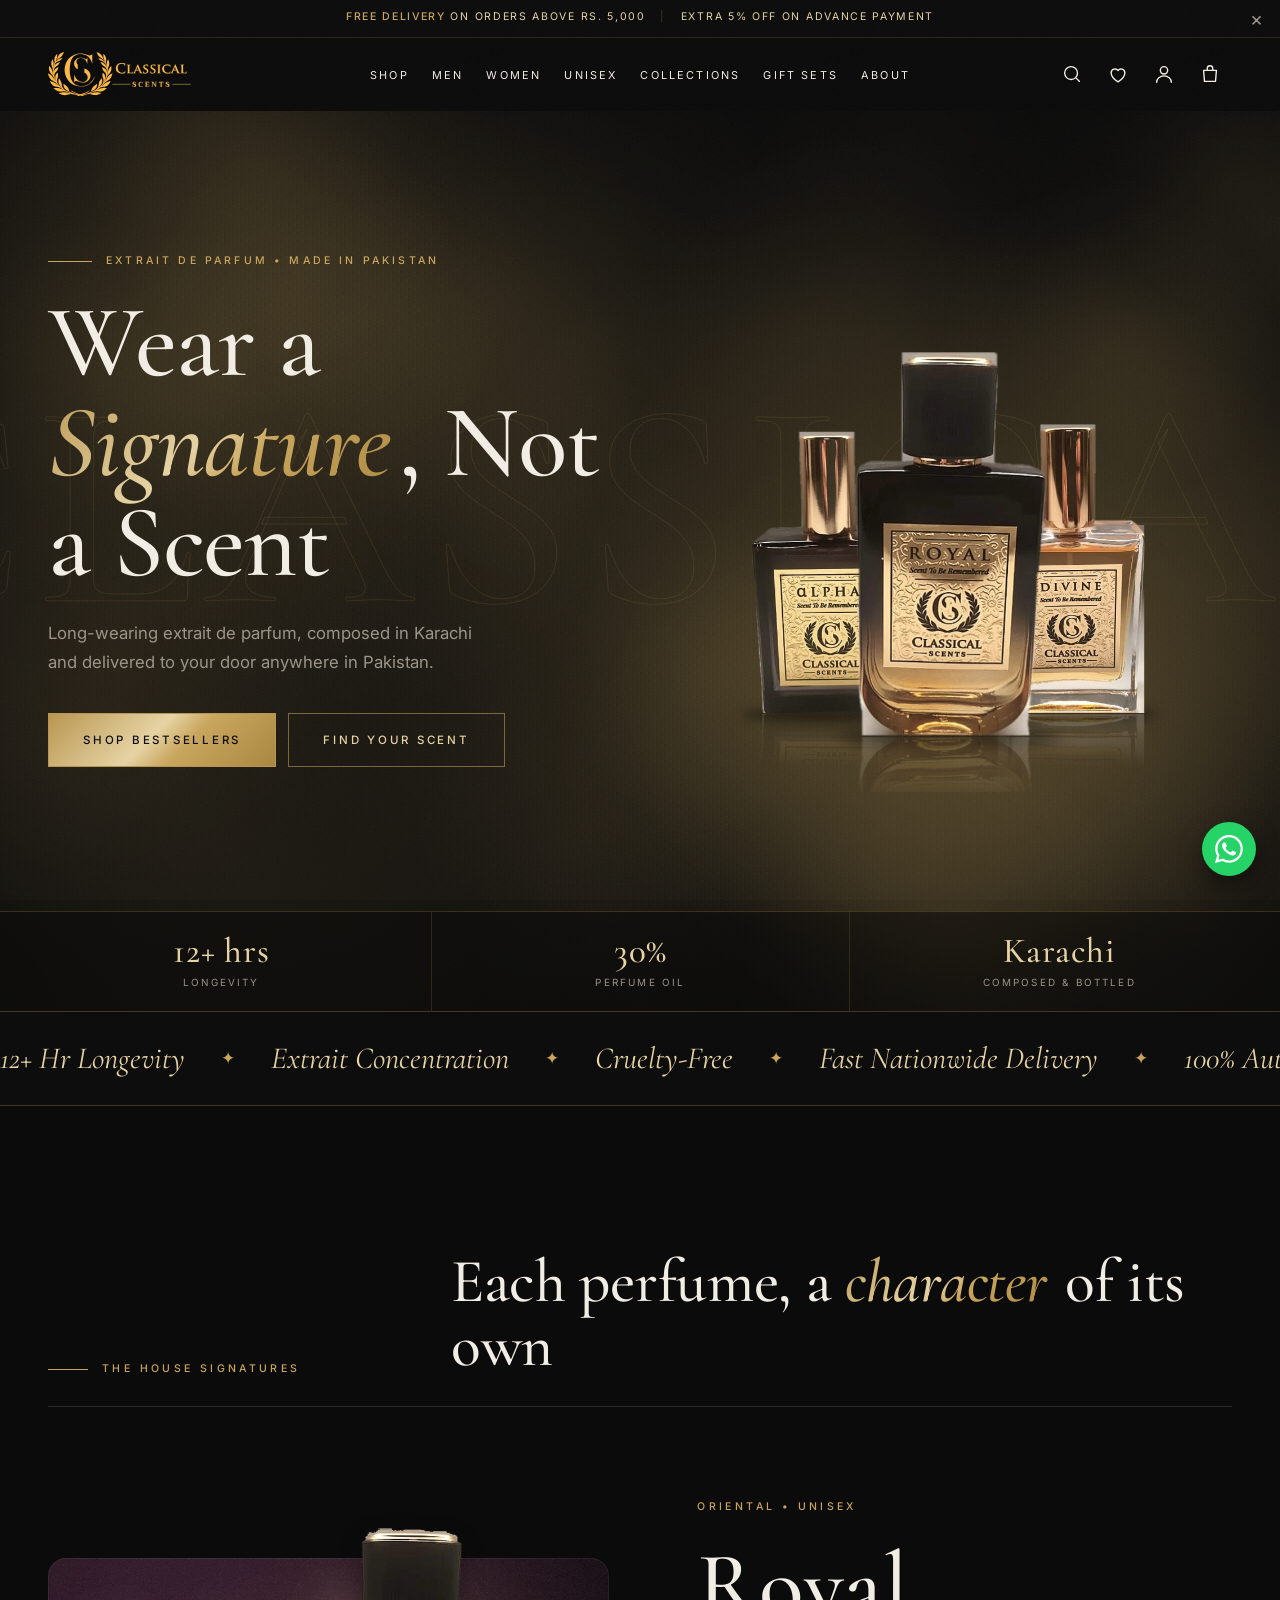
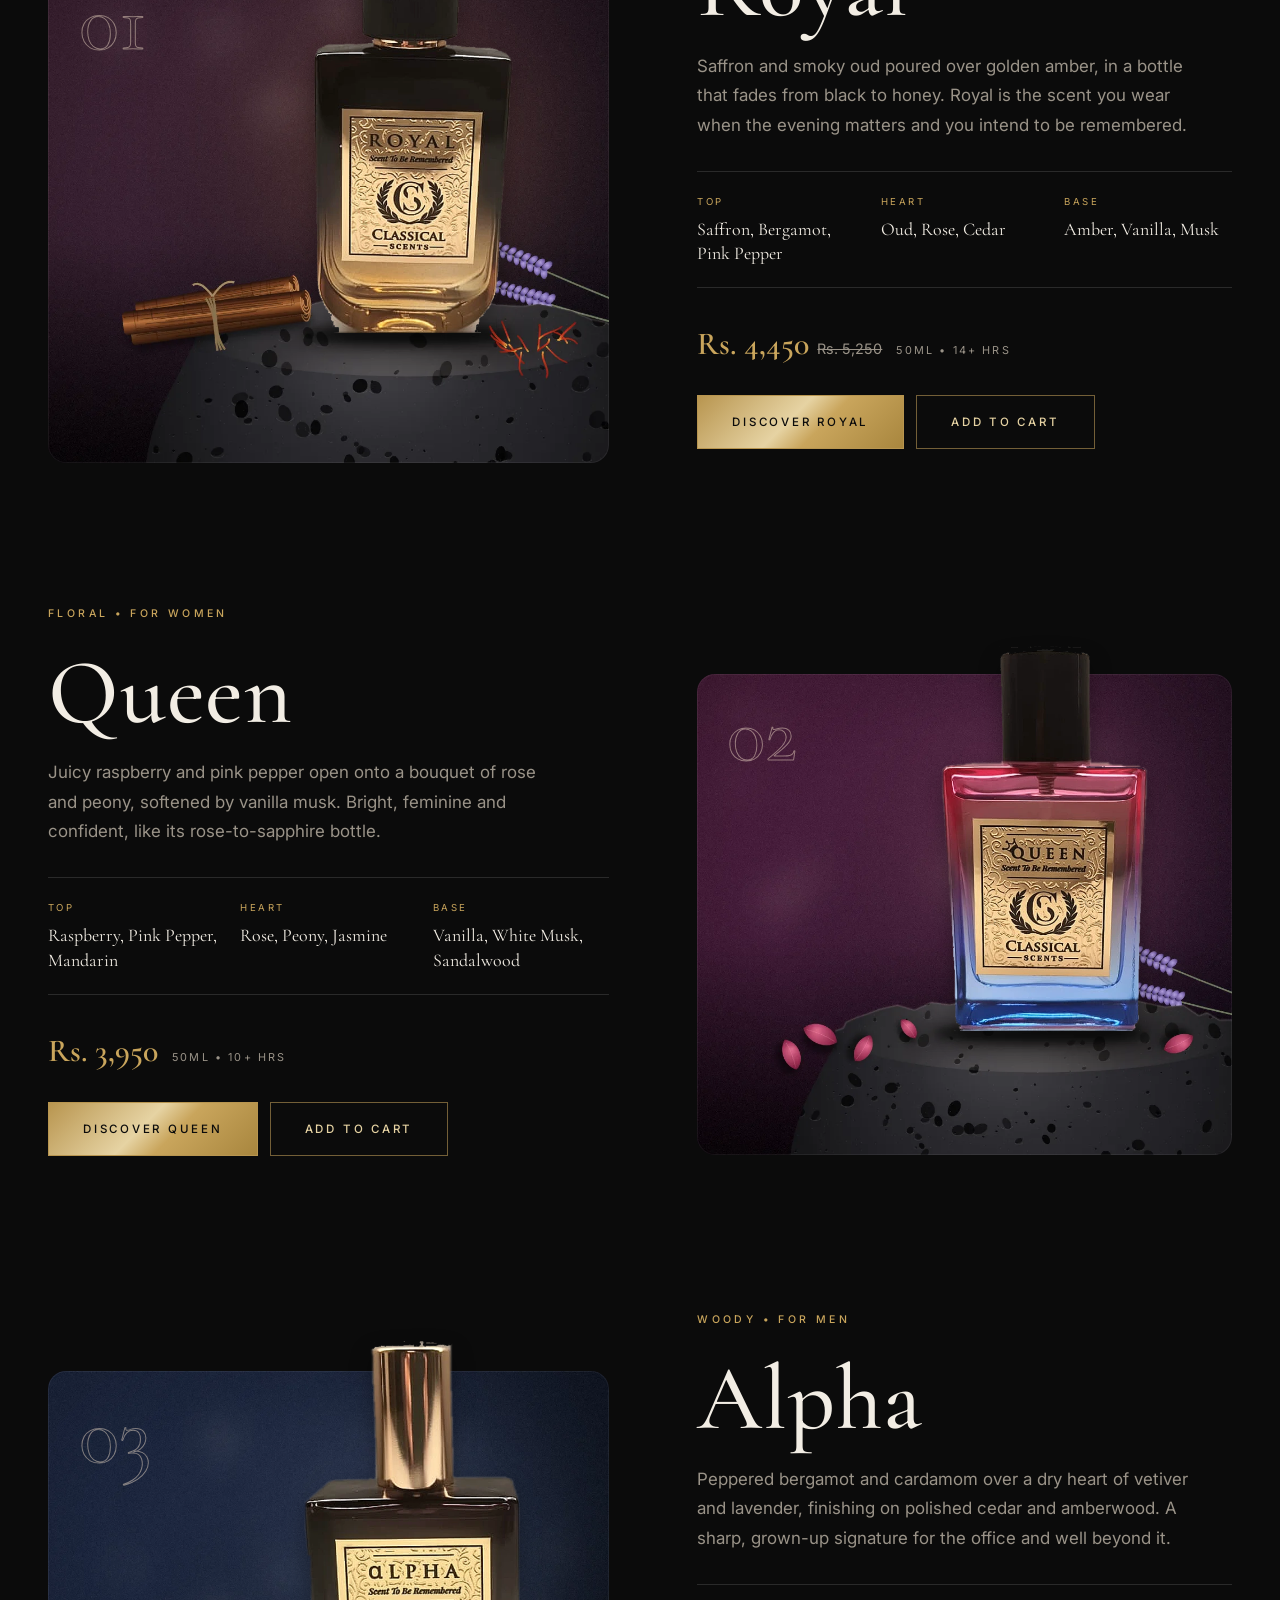
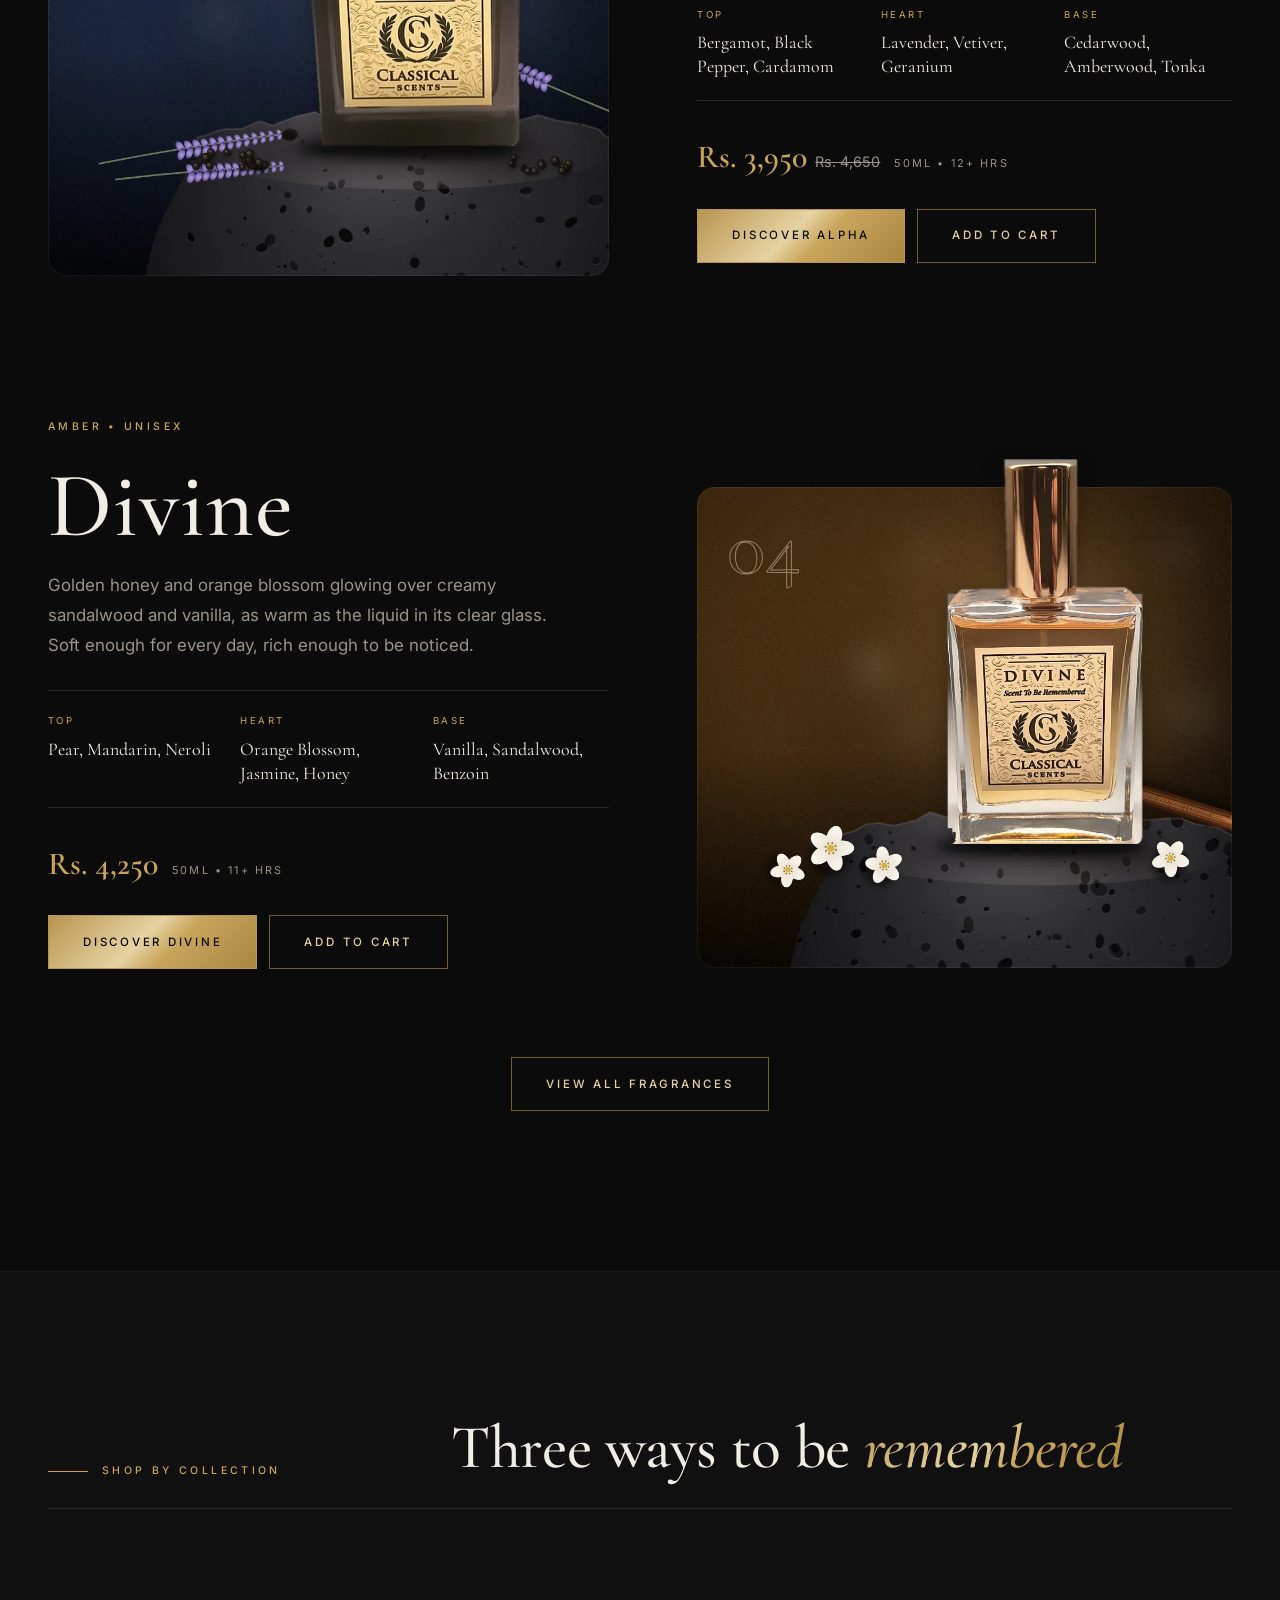
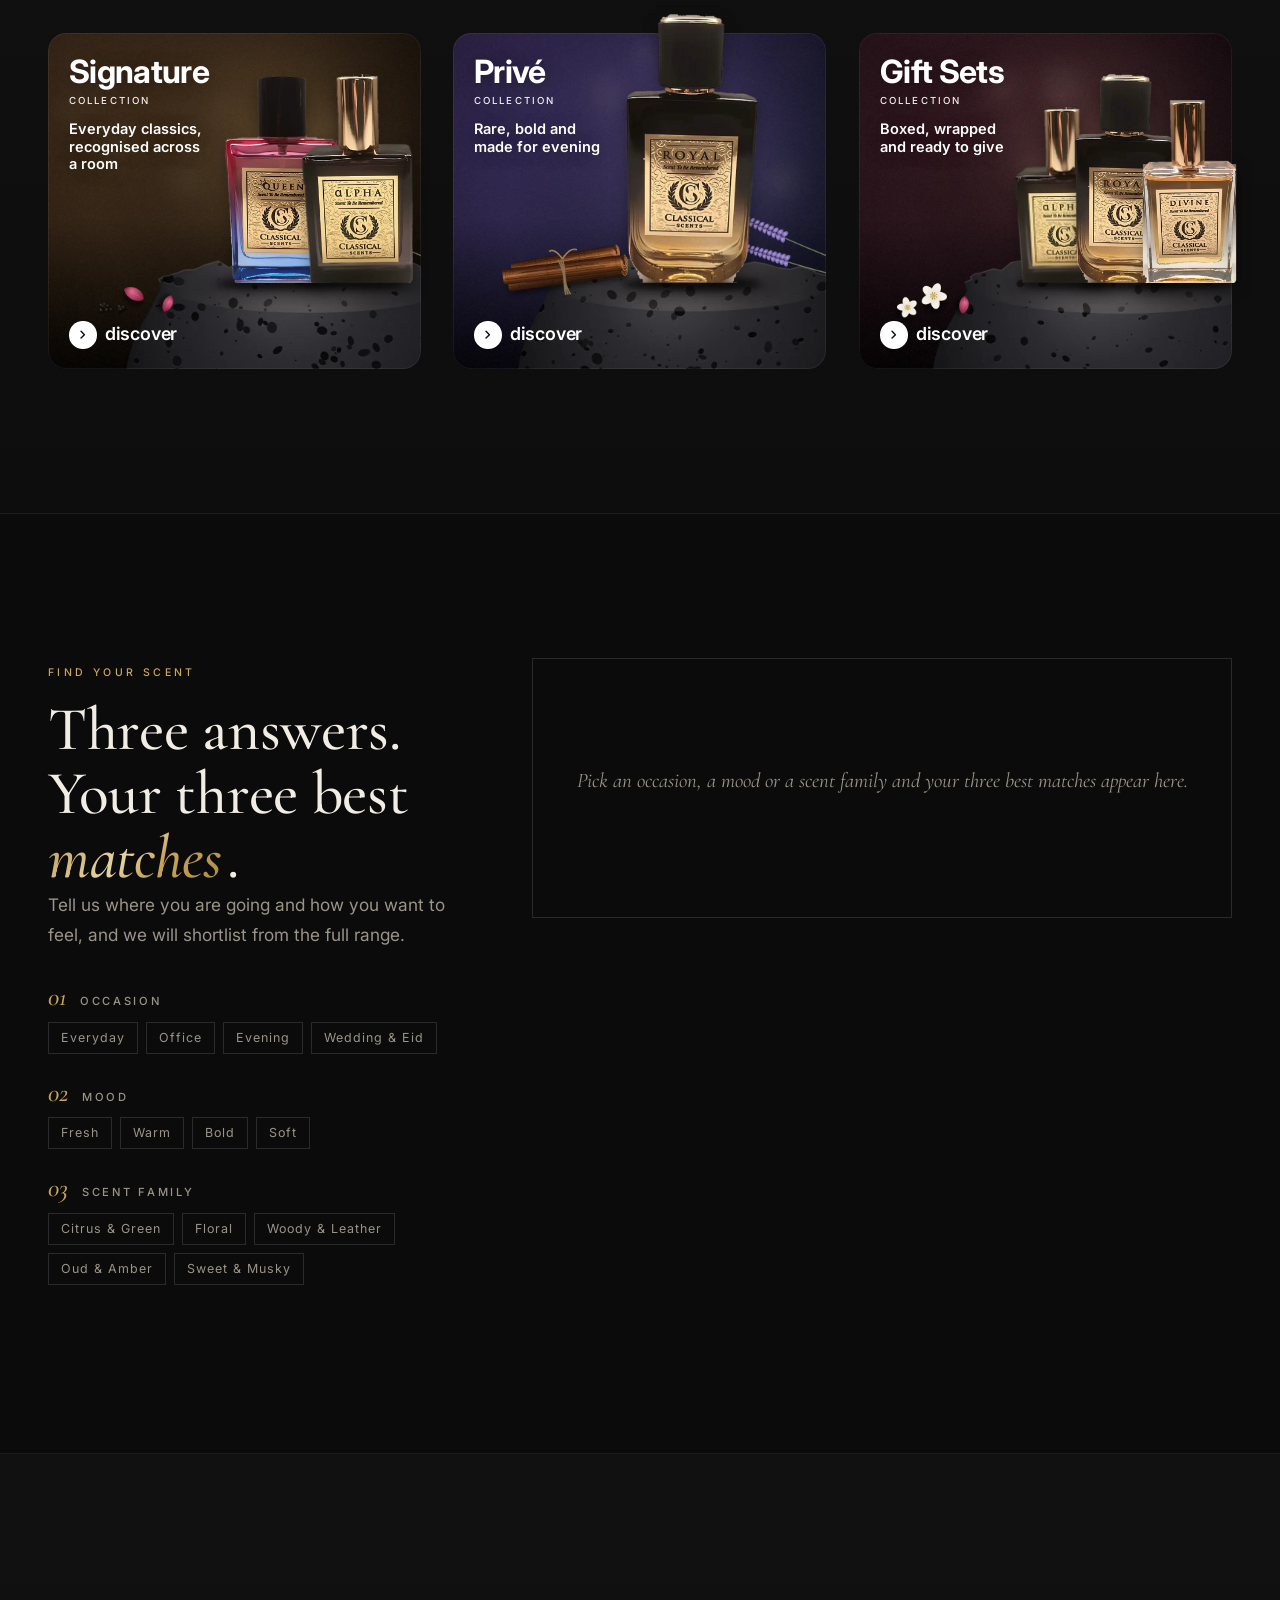
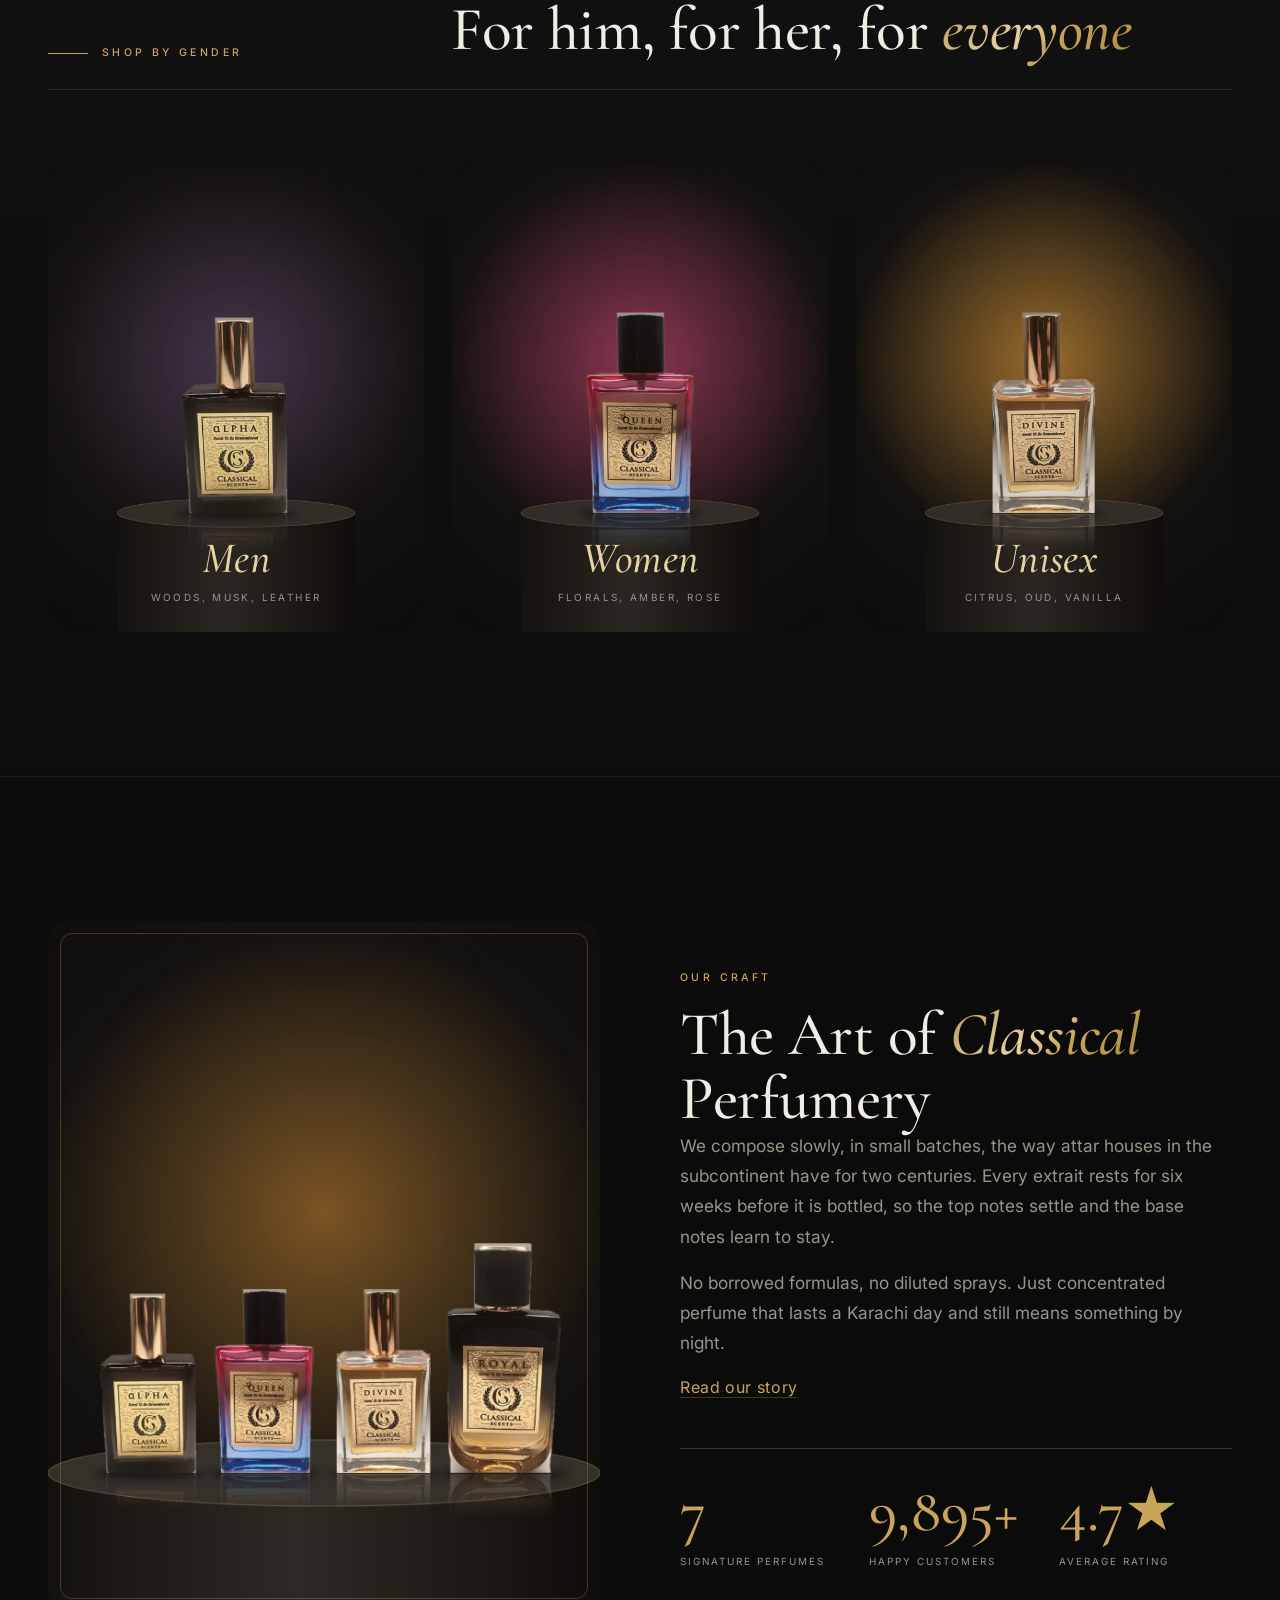
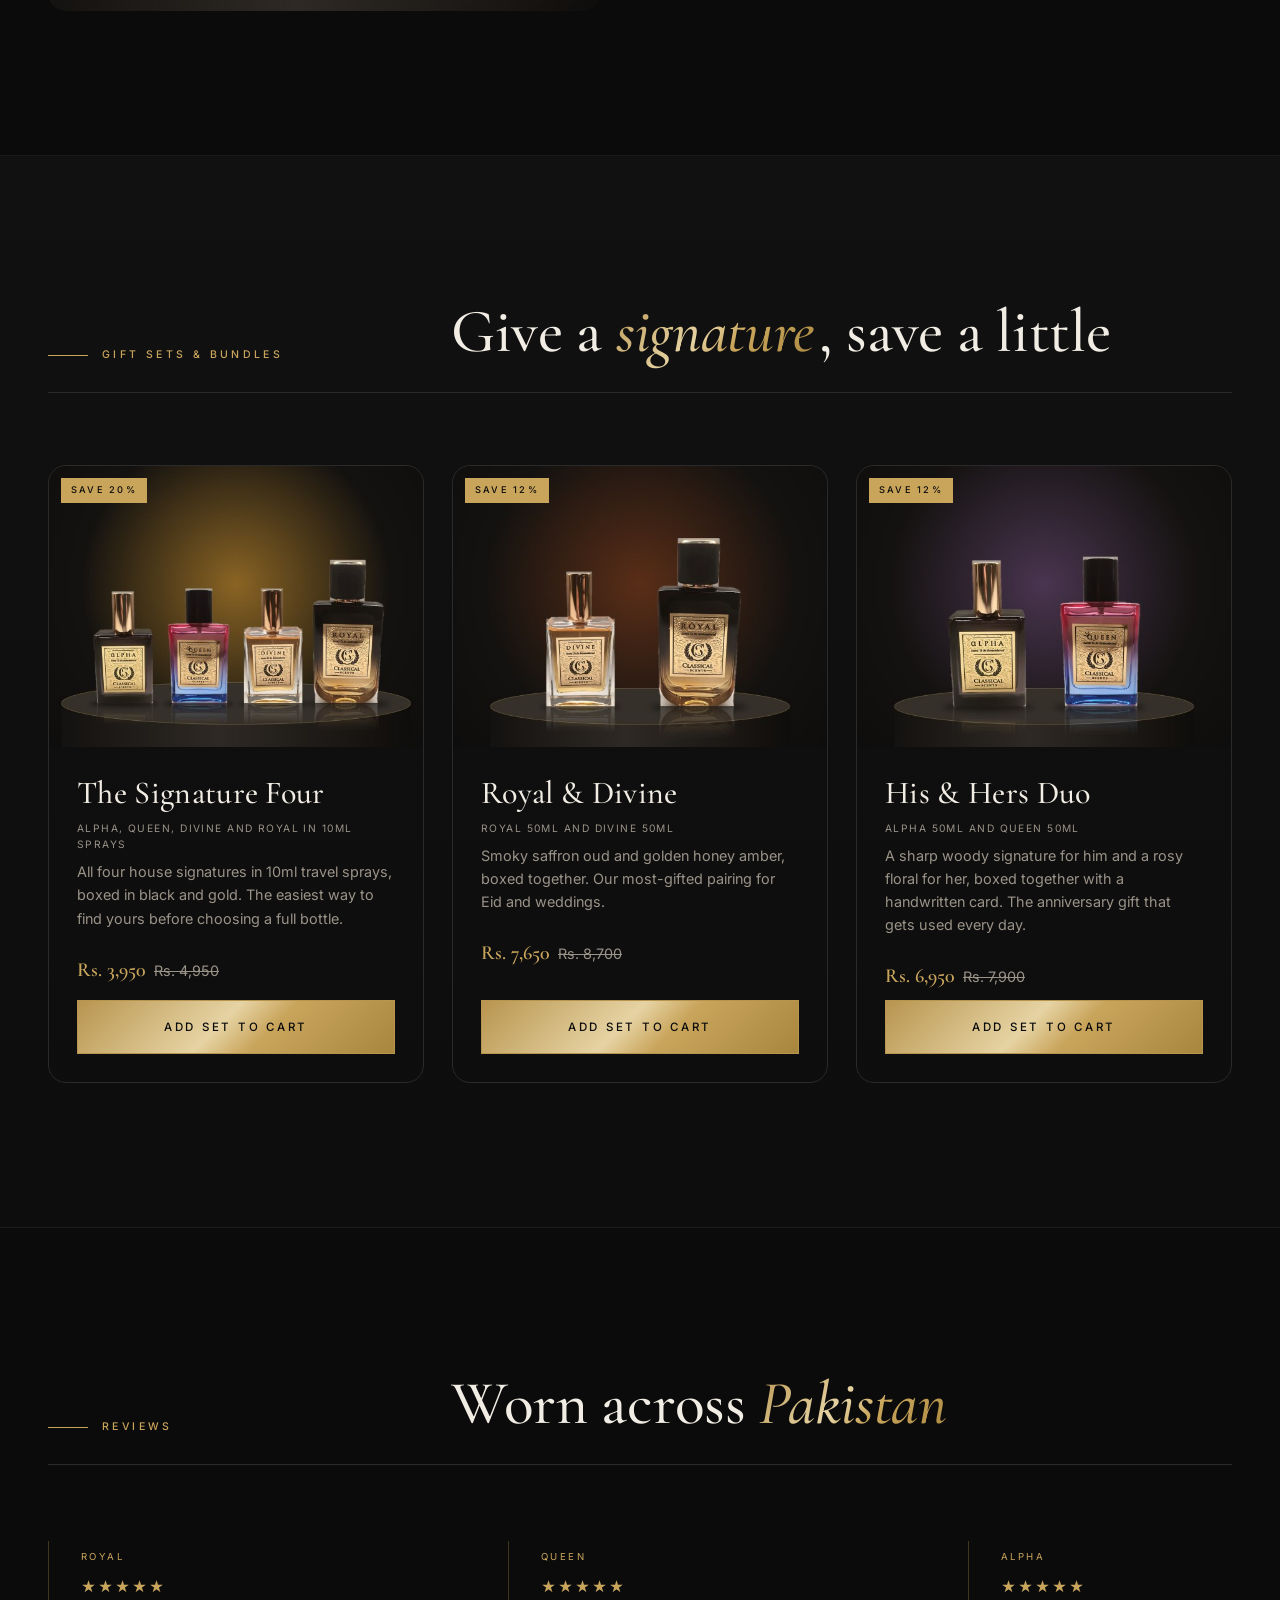
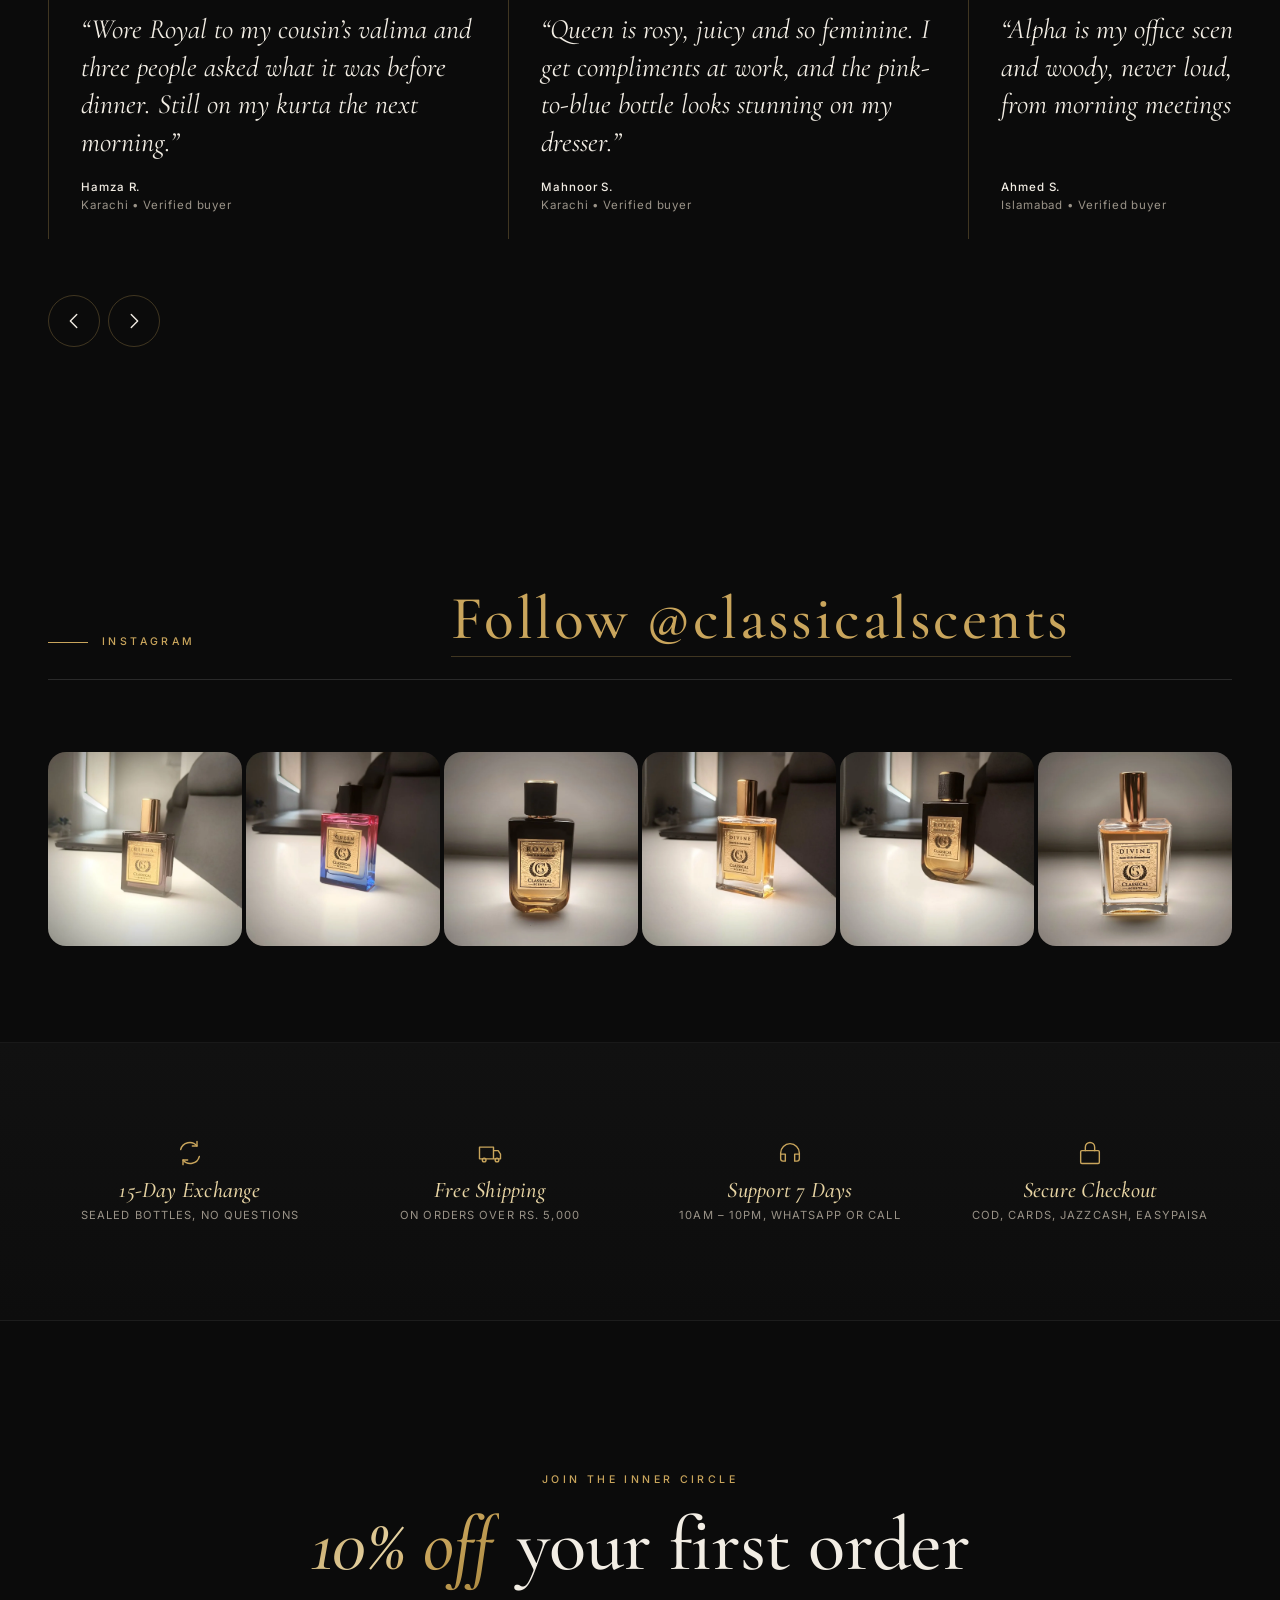
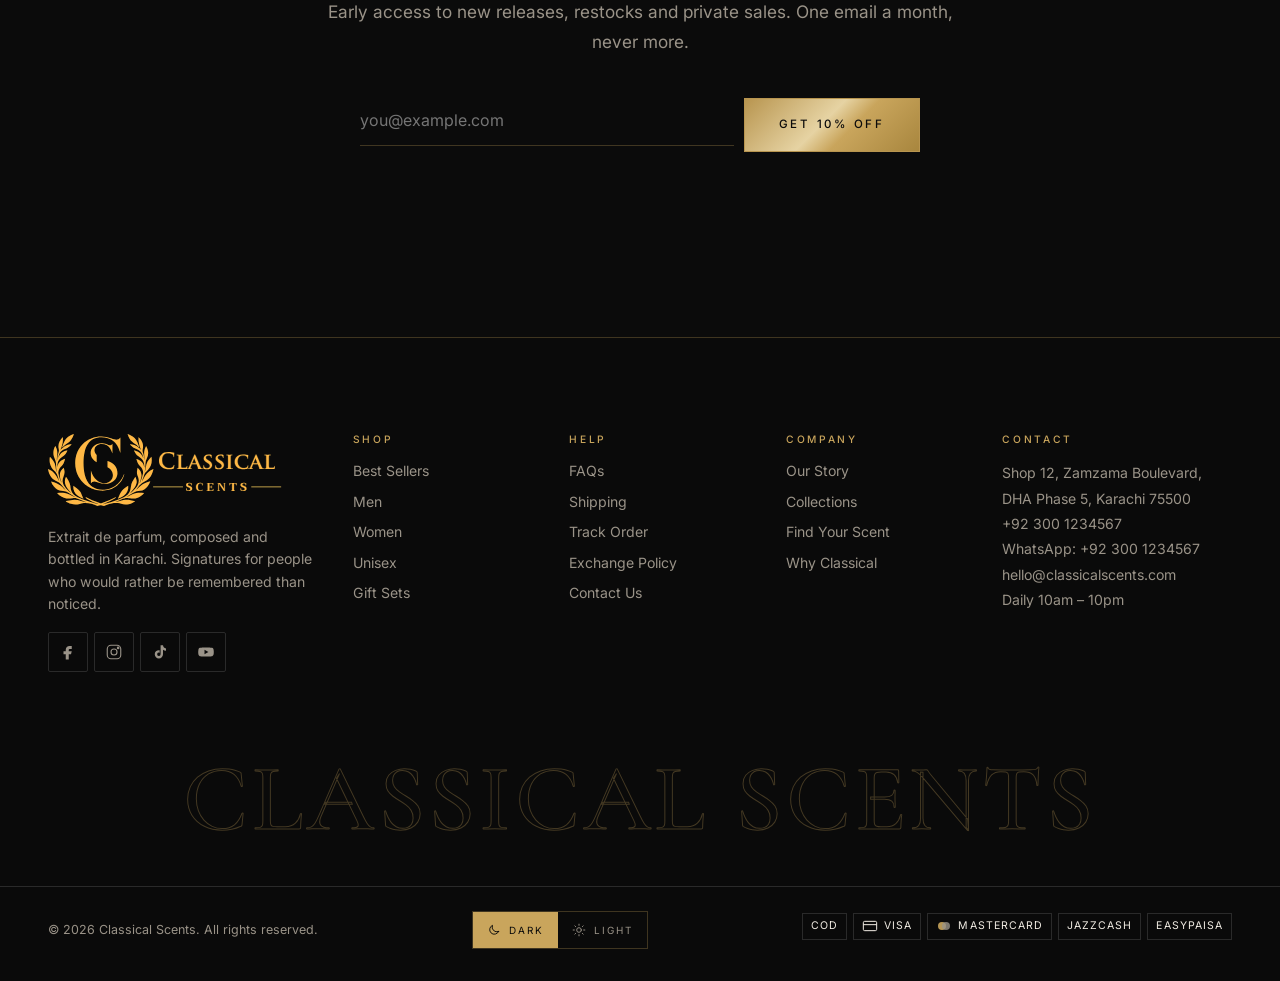
==== commit 52c13c98: "Promo-tile product look: bottles on stone stages breaking out of the frame - New stage backdrop per " ====
--- a/index.html
+++ b/index.html
@@ -56,7 +56,7 @@
   <link rel="icon" type="image/svg+xml" href="images/favicon.svg">
   <link rel="preconnect" href="https://fonts.googleapis.com">
   <link rel="preconnect" href="https://fonts.gstatic.com" crossorigin>
-  <link href="https://fonts.googleapis.com/css2?family=Cormorant+Garamond:ital,wght@0,500;0,600;1,500&family=Inter:wght@400;500&display=swap" rel="stylesheet">
+  <link href="https://fonts.googleapis.com/css2?family=Cormorant+Garamond:ital,wght@0,500;0,600;1,500&family=Inter:wght@400;500;600;700&display=swap" rel="stylesheet">
   <link rel="stylesheet" href="css/style.css">
   <script src="js/products.js" defer></script>
   <script src="js/main.js" defer></script>
@@ -83,7 +83,7 @@
         <li><a href="shop.html?gender=men">Men</a></li>
         <li><a href="shop.html?gender=women">Women</a></li>
         <li><a href="shop.html?gender=unisex">Unisex</a></li>
-        <li><a href="collections.html">Collections</a></li>
+        <li><a href="collections.html">Collections</a></li>
         <li><a href="shop.html?collection=gift-sets">Gift Sets</a></li>
         <li><a href="about.html">About</a></li>
       </ul>
@@ -117,7 +117,7 @@
       <li><a href="shop.html?gender=men">Men</a></li>
       <li><a href="shop.html?gender=women">Women</a></li>
       <li><a href="shop.html?gender=unisex">Unisex</a></li>
-      <li><a href="collections.html">Collections</a></li>
+      <li><a href="collections.html">Collections</a></li>
       <li><a href="shop.html?collection=gift-sets">Gift Sets</a></li>
       <li><a href="about.html">About</a></li>
       <li><a href="contact.html">Contact</a></li>
@@ -184,11 +184,10 @@
         <p class="eyebrow">Shop by Collection</p>
         <h2 id="coll-title">Three ways to be <em>remembered</em></h2>
       </div>
-      <div class="collections">
-        <a class="coll reveal" href="shop.html?collection=signature"><img src="images/collection-signature.jpg" width="600" height="800" alt="Signature collection bottle in dark gold light" loading="lazy" decoding="async"><div class="coll__text"><h3>Signature</h3><p>The house classics</p></div></a>
-        <a class="coll reveal" href="shop.html?collection=prive"><img src="images/collection-prive.jpg" width="600" height="800" alt="Privé collection bottle against black velvet" loading="lazy" decoding="async"><div class="coll__text"><h3>Privé</h3><p>Limited and intense</p></div></a>-
-        <a class="coll coll--wide reveal" href="shop.html?collection=gift-sets"><img src="images/collection-gift-sets.jpg" width="600" height="800" alt="Gift set box with three bottles" loading="lazy" decoding="async"><div class="coll__text"><h3>Gift Sets</h3><p>Boxed and ready to give</p></div></a>
+      <div class="collections collections--stage">
+        <div class="stage stage--coll reveal"><a class="stage__tile" href="shop.html?collection=signature" aria-label="Discover the Signature collection"><picture class="stage__bg"><source type="image/webp" srcset="images/coll-signature.webp"><img src="images/coll-signature.jpg" width="1000" height="900" alt="" loading="lazy" decoding="async"></picture><span class="stage__text"><span class="stage__name">Signature</span><span class="stage__kicker">Collection</span><span class="stage__line">Everyday classics, recognised across a room</span></span><span class="stage__cta"><span class="stage__arrow"><svg viewBox="0 0 24 24" aria-hidden="true"><path d="M9 6l6 6-6 6"/></svg></span>discover</span></a><picture class="stage__bottle" style="--x:62.5cqw;--h:56cqw"><source type="image/webp" srcset="images/products/queen-cut.webp"><img src="images/products/queen-cut.png" width="387" height="720" alt="" loading="lazy" decoding="async"></picture><picture class="stage__bottle" style="--x:83cqw;--h:56cqw"><source type="image/webp" srcset="images/products/alpha-cut.webp"><img src="images/products/alpha-cut.png" width="387" height="720" alt="" loading="lazy" decoding="async"></picture></div>
+        <div class="stage stage--coll reveal"><a class="stage__tile" href="shop.html?collection=prive" aria-label="Discover the Privé collection"><picture class="stage__bg"><source type="image/webp" srcset="images/coll-prive.webp"><img src="images/coll-prive.jpg" width="1000" height="900" alt="" loading="lazy" decoding="async"></picture><span class="stage__text"><span class="stage__name">Privé</span><span class="stage__kicker">Collection</span><span class="stage__line">Rare, bold and made for evening</span></span><span class="stage__cta"><span class="stage__arrow"><svg viewBox="0 0 24 24" aria-hidden="true"><path d="M9 6l6 6-6 6"/></svg></span>discover</span></a><picture class="stage__bottle" style="--x:64cqw;--h:72cqw"><source type="image/webp" srcset="images/products/royal-cut.webp"><img src="images/products/royal-cut.png" width="357" height="720" alt="" loading="lazy" decoding="async"></picture></div>
+        <div class="stage stage--coll reveal"><a class="stage__tile" href="shop.html?collection=gift-sets" aria-label="Discover the Gift Sets"><picture class="stage__bg"><source type="image/webp" srcset="images/coll-gifts.webp"><img src="images/coll-gifts.jpg" width="1000" height="900" alt="" loading="lazy" decoding="async"></picture><span class="stage__text"><span class="stage__name">Gift Sets</span><span class="stage__kicker">Collection</span><span class="stage__line">Boxed, wrapped and ready to give</span></span><span class="stage__cta"><span class="stage__arrow"><svg viewBox="0 0 24 24" aria-hidden="true"><path d="M9 6l6 6-6 6"/></svg></span>discover</span></a><picture class="stage__bottle" style="--x:54.5cqw;--h:47cqw"><source type="image/webp" srcset="images/products/alpha-cut.webp"><img src="images/products/alpha-cut.png" width="387" height="720" alt="" loading="lazy" decoding="async"></picture><picture class="stage__bottle" style="--x:71.5cqw;--h:56cqw"><source type="image/webp" srcset="images/products/royal-cut.webp"><img src="images/products/royal-cut.png" width="357" height="720" alt="" loading="lazy" decoding="async"></picture><picture class="stage__bottle" style="--x:88.5cqw;--h:49cqw"><source type="image/webp" srcset="images/products/divine-cut.webp"><img src="images/products/divine-cut.png" width="368" height="720" alt="" loading="lazy" decoding="async"></picture></div>
       </div>
     </div>
   </section>
@@ -362,7 +361,7 @@
         <li><a href="shop.html?sort=rating">Best Sellers</a></li>
         <li><a href="shop.html?gender=men">Men</a></li>
         <li><a href="shop.html?gender=women">Women</a></li>
-        <li><a href="shop.html?gender=unisex">Unisex</a></li>
+        <li><a href="shop.html?gender=unisex">Unisex</a></li>
         <li><a href="shop.html?collection=gift-sets">Gift Sets</a></li>
       </ul>
     </nav>
--- a/css/style.css
+++ b/css/style.css
@@ -866,3 +866,93 @@
 :root[data-theme="light"] .pyramid__tier { background: #FFFCF6; }
 :root[data-theme="light"] .pyramid__tier:nth-child(2) { background: #F4EDE1; }
 :root[data-theme="light"] .pyramid__tier:nth-child(3) { background: #EFE5D2; }
+
+/* ==========================================================================
+   ROUNDED IMAGE CORNERS
+   One radius for every product and photo frame; inner hairlines follow it.
+   ========================================================================== */
+:root { --img-r: 18px; --img-r-sm: 10px; }
+.card__media, .sig__media, .gallery__main, .quick__media, .story__media, .coll, .gender, .insta a, .map, .bundle,
+.coll-block__head img { border-radius: var(--img-r); overflow: hidden; }
+.bundle img { border-radius: var(--img-r) var(--img-r) 0 0; }
+.card__media::after, .sig__media::after, .coll::after, .gender::after, .story__media::after { border-radius: calc(var(--img-r) - 6px); }
+.gallery__thumbs button, .search__item img, .line img, .cart-page .line img { border-radius: var(--img-r-sm); overflow: hidden; }
+.card__actions .btn { border-radius: 999px; }
+.grid--list .card__media { border-radius: var(--img-r); }
+
+/* ==========================================================================
+   STONE STAGE TILES
+   Promo-card look: moody backdrop, bottle on a stone breaking out of the
+   rounded frame, bold sans copy top-left, round "discover" arrow.
+   All sizes use container units, so the tile scales as one piece.
+   ========================================================================== */
+.stage { position: relative; container-type: inline-size; padding-top: 14%; }
+.stage__tile { position: relative; display: block; aspect-ratio: 10 / 9; border-radius: var(--img-r, 18px); overflow: hidden; isolation: isolate; color: #fff; background: #120f14; }
+.stage__bg, .stage__bg img { position: absolute; inset: 0; width: 100%; height: 100%; }
+.stage__bg img { object-fit: cover; transition: transform 1.4s var(--ease); }
+.stage:hover .stage__bg img { transform: scale(1.05); }
+.stage__tile::after { content: ""; position: absolute; inset: 0; border-radius: inherit; box-shadow: inset 0 0 0 1px rgba(255,255,255,.06); pointer-events: none; }
+
+/* Bottle: stands on the stone (top surface sits 25.8% above the tile bottom) */
+.stage__bottle { position: absolute; z-index: 2; left: var(--x, 65cqw); bottom: 23.2cqw; height: var(--h, 72cqw); transform: translateX(-50%); pointer-events: none; transition: transform .8s var(--ease); }
+.stage__bottle img { display: block; height: 100%; width: auto; max-width: none; filter: drop-shadow(0 1.6cqw 2cqw rgba(0,0,0,.35)); }
+.stage:hover .stage__bottle { transform: translateX(-50%) translateY(-1.4cqw); }
+
+/* Copy */
+.stage__text { position: absolute; z-index: 1; left: 5.6cqw; top: 6cqw; max-width: 46%; font-family: var(--sans); text-shadow: 0 2px 18px rgba(0,0,0,.35); }
+.stage__name { display: block; font-weight: 700; font-size: 10cqw; line-height: 1; letter-spacing: -.02em; }
+.stage__kicker { display: block; margin-top: 1.4cqw; font-weight: 500; font-size: 2.6cqw; letter-spacing: .22em; text-transform: uppercase; opacity: .92; }
+.stage__line { display: block; margin-top: 3.4cqw; font-weight: 600; font-size: 4.3cqw; line-height: 1.2; max-width: 13ch; }
+.stage__cta { position: absolute; z-index: 3; left: 5.6cqw; bottom: 5.4cqw; display: inline-flex; align-items: center; gap: 2.2cqw; font-family: var(--sans); font-weight: 600; font-size: 4.8cqw; letter-spacing: -.01em; }
+.stage__arrow { display: grid; place-items: center; width: 7.4cqw; height: 7.4cqw; border-radius: 50%; background: #fff; color: #111; transition: transform .4s var(--ease), background-color .3s; }
+.stage__arrow svg { width: 3.6cqw; height: 3.6cqw; fill: none; stroke: currentColor; stroke-width: 2.6; stroke-linecap: round; stroke-linejoin: round; }
+.stage:hover .stage__arrow { transform: translateX(.8cqw); background: var(--gold-pale, #E6D3A3); }
+.stage__num { position: absolute; z-index: 1; left: 5.6cqw; top: 4cqw; font-family: var(--serif); font-size: 15cqw; line-height: 1; color: transparent; -webkit-text-stroke: 1px rgba(255,236,210,.45); }
+
+/* Small tiles (phone grid, list view): keep it to name + arrow */
+@container (max-width: 300px) {
+  .stage__kicker, .stage__line { display: none; }
+  .stage__name { font-size: 13cqw; }
+  .stage__cta { font-size: 0; gap: 0; }
+  .stage__arrow { width: 11cqw; height: 11cqw; }
+  .stage__arrow svg { width: 5cqw; height: 5cqw; }
+}
+
+/* Product cards built on the stage */
+.pcard { position: relative; }
+.pcard .card__wish { position: absolute; top: calc(14% + 8px); right: 8px; z-index: 4; color: #fff; }
+.pcard .card__wish[aria-pressed="true"] { color: #E6D3A3; }
+.pcard .card__wish[aria-pressed="true"] svg { fill: #E6D3A3; }
+.pcard .card__body { padding-top: 18px; }
+.pcard__badges { display: flex; flex-wrap: wrap; gap: 10px; min-height: 0; }
+.pcard__badges:empty { display: none; }
+.pcard__actions { display: grid; grid-template-columns: 1fr auto; gap: 8px; margin-top: 12px; }
+.pcard__actions .btn { border-radius: 999px; min-height: 42px; }
+@media (max-width: 479px) { .pcard__actions { grid-template-columns: 1fr; } .pcard__actions .btn { padding: 0 10px; font-size: .58rem; letter-spacing: .14em; } }
+.card--soldout .stage__bottle img { opacity: .55; }
+.grid--list .pcard { align-items: center; }
+.grid--list .pcard .card__wish { top: 8px; }
+
+/* Home: signature features use the stage */
+.sig__media--stage { aspect-ratio: auto; background: none; overflow: visible; border-radius: 0; }
+.sig__media--stage::after { display: none; }
+
+/* Home: collection tiles */
+.collections--stage { gap: 20px 16px; }
+@media (min-width: 900px) { .collections--stage { gap: 32px; } }
+.collections--stage .stage--coll { grid-column: auto; }
+@media (max-width: 899px) { .collections--stage { grid-template-columns: 1fr; max-width: 560px; margin: 0 auto; } }
+
+/* Light theme: tiles stay dark photography with white copy */
+:root[data-theme="light"] .stage__tile { color: #fff; }
+:root[data-theme="light"] .pcard .card__wish { color: #fff; }
+/* Reset the older feature-media rules inside the stage version */
+.sig__media--stage picture.stage__bg { position: absolute; inset: 0; }
+.sig__media--stage .stage__bg img { width: 100%; height: 100%; padding: 0; object-fit: cover; }
+.sig__media--stage picture.stage__bottle { position: absolute; inset: auto; left: var(--x, 65cqw); bottom: 23.2cqw; height: var(--h, 72cqw); }
+.sig__media--stage .stage__bottle img { width: auto; height: 100%; padding: 0; object-fit: fill; }
+.sig:hover .sig__media--stage .stage__bottle img, .sig:hover .sig__media--stage .stage__bg img { transform: none; }
+.sig:hover .sig__media--stage .stage__bg img { transform: scale(1.05); }
+.stage--coll .stage__text { max-width: 36%; }
+.stage--coll .stage__name { font-size: 8.6cqw; }
+.stage--coll .stage__line { font-size: 3.9cqw; max-width: none; }
